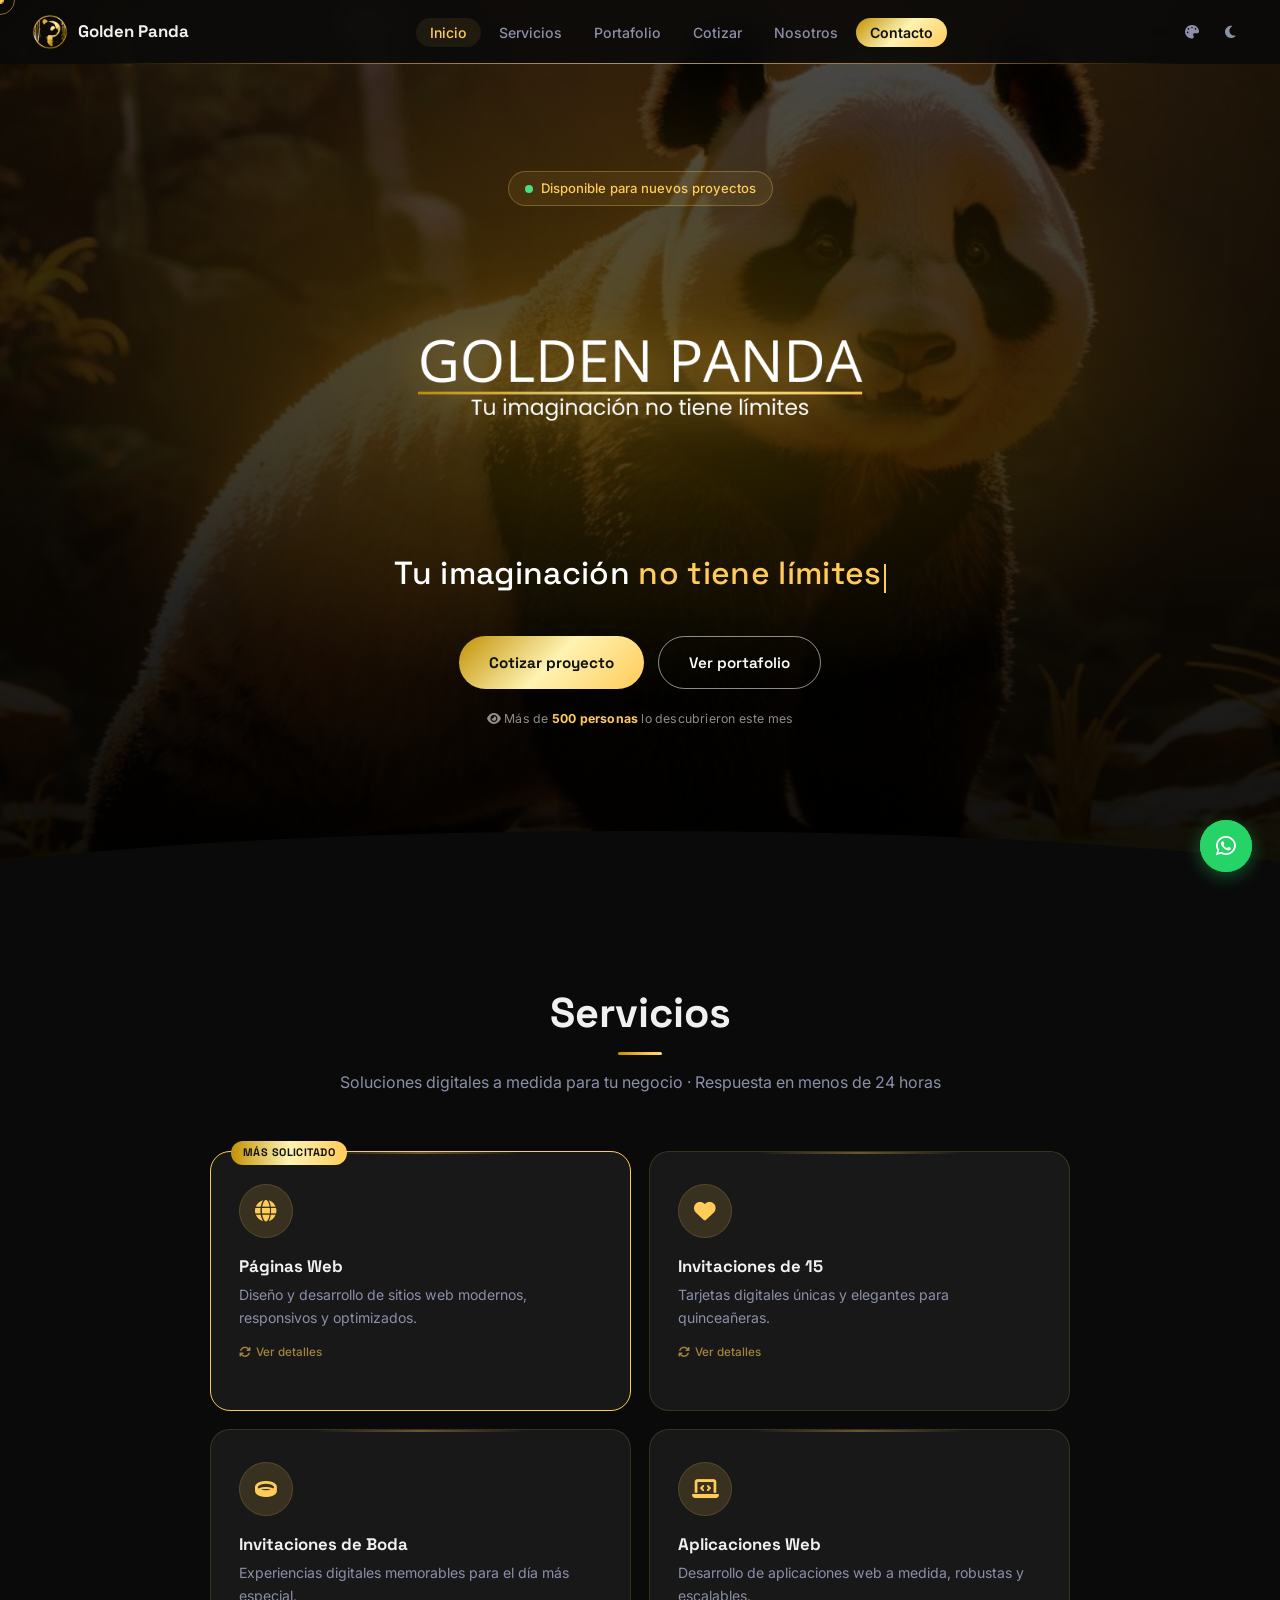
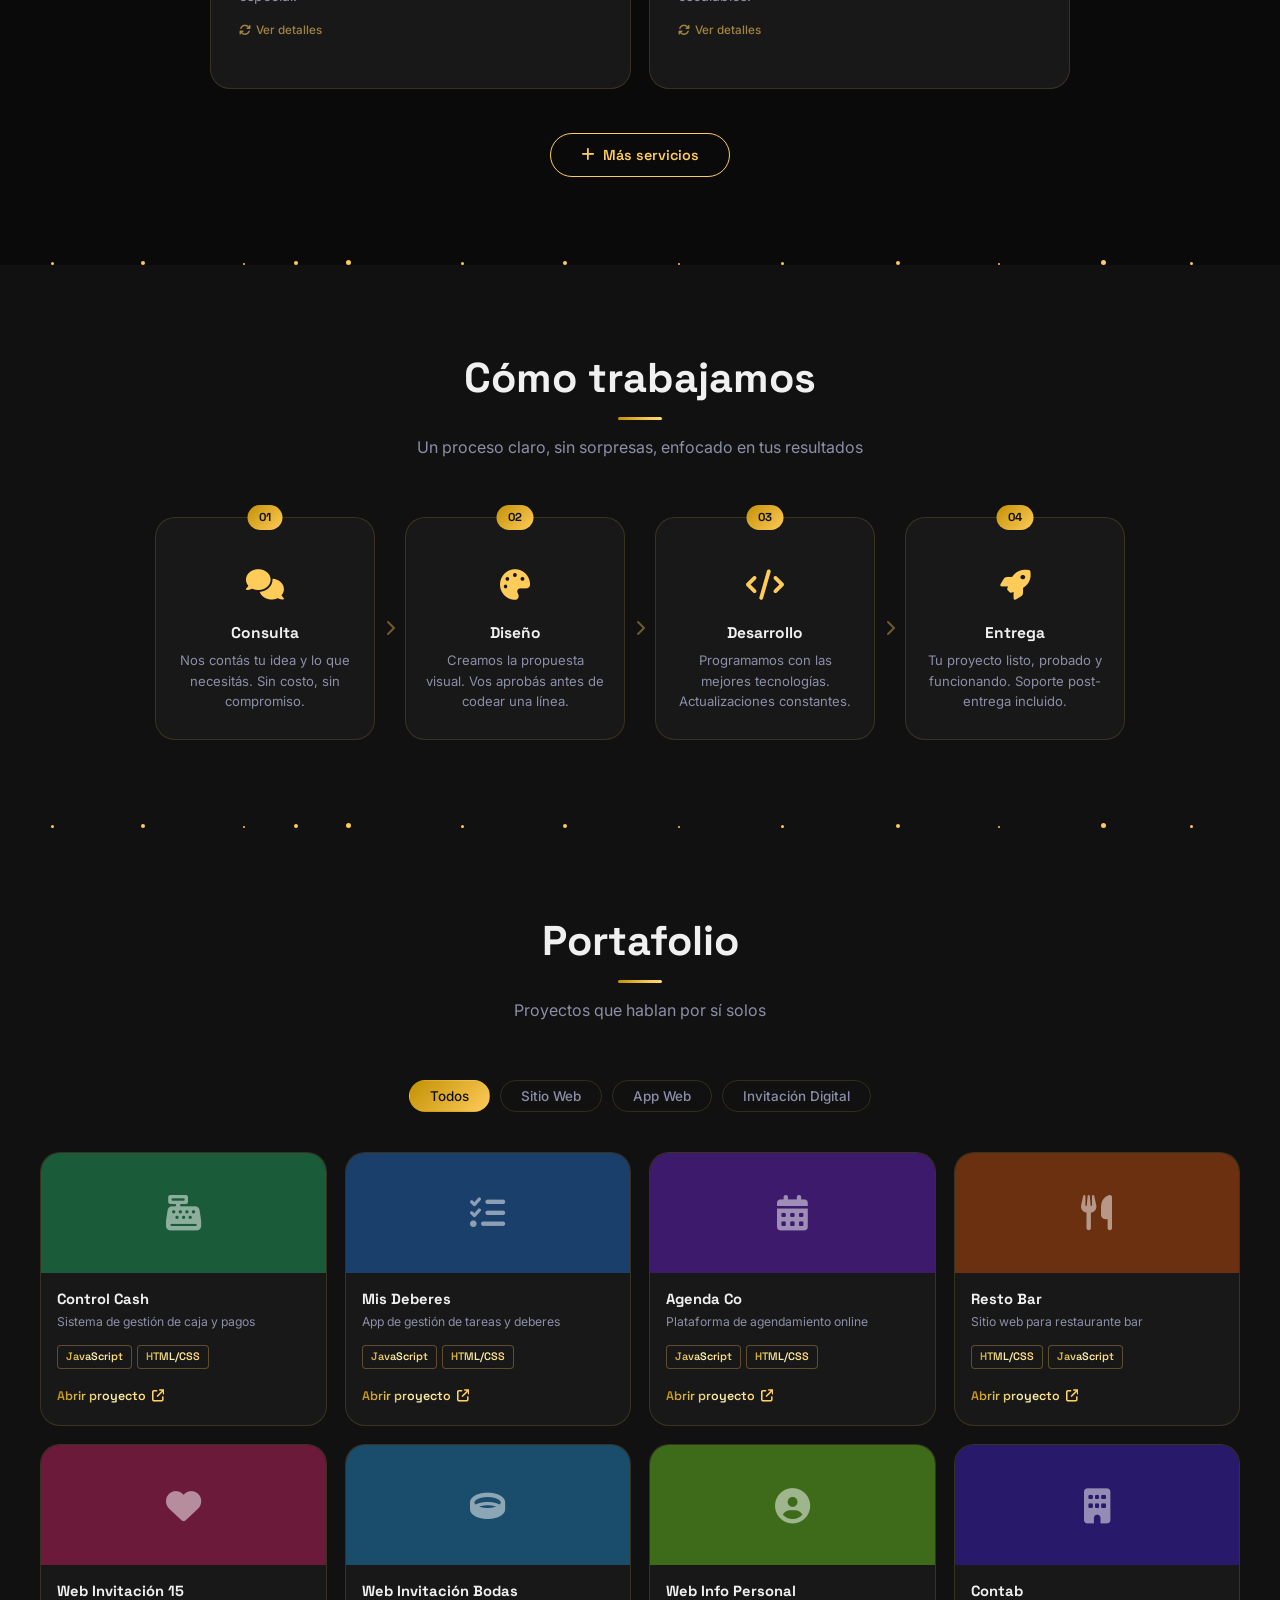
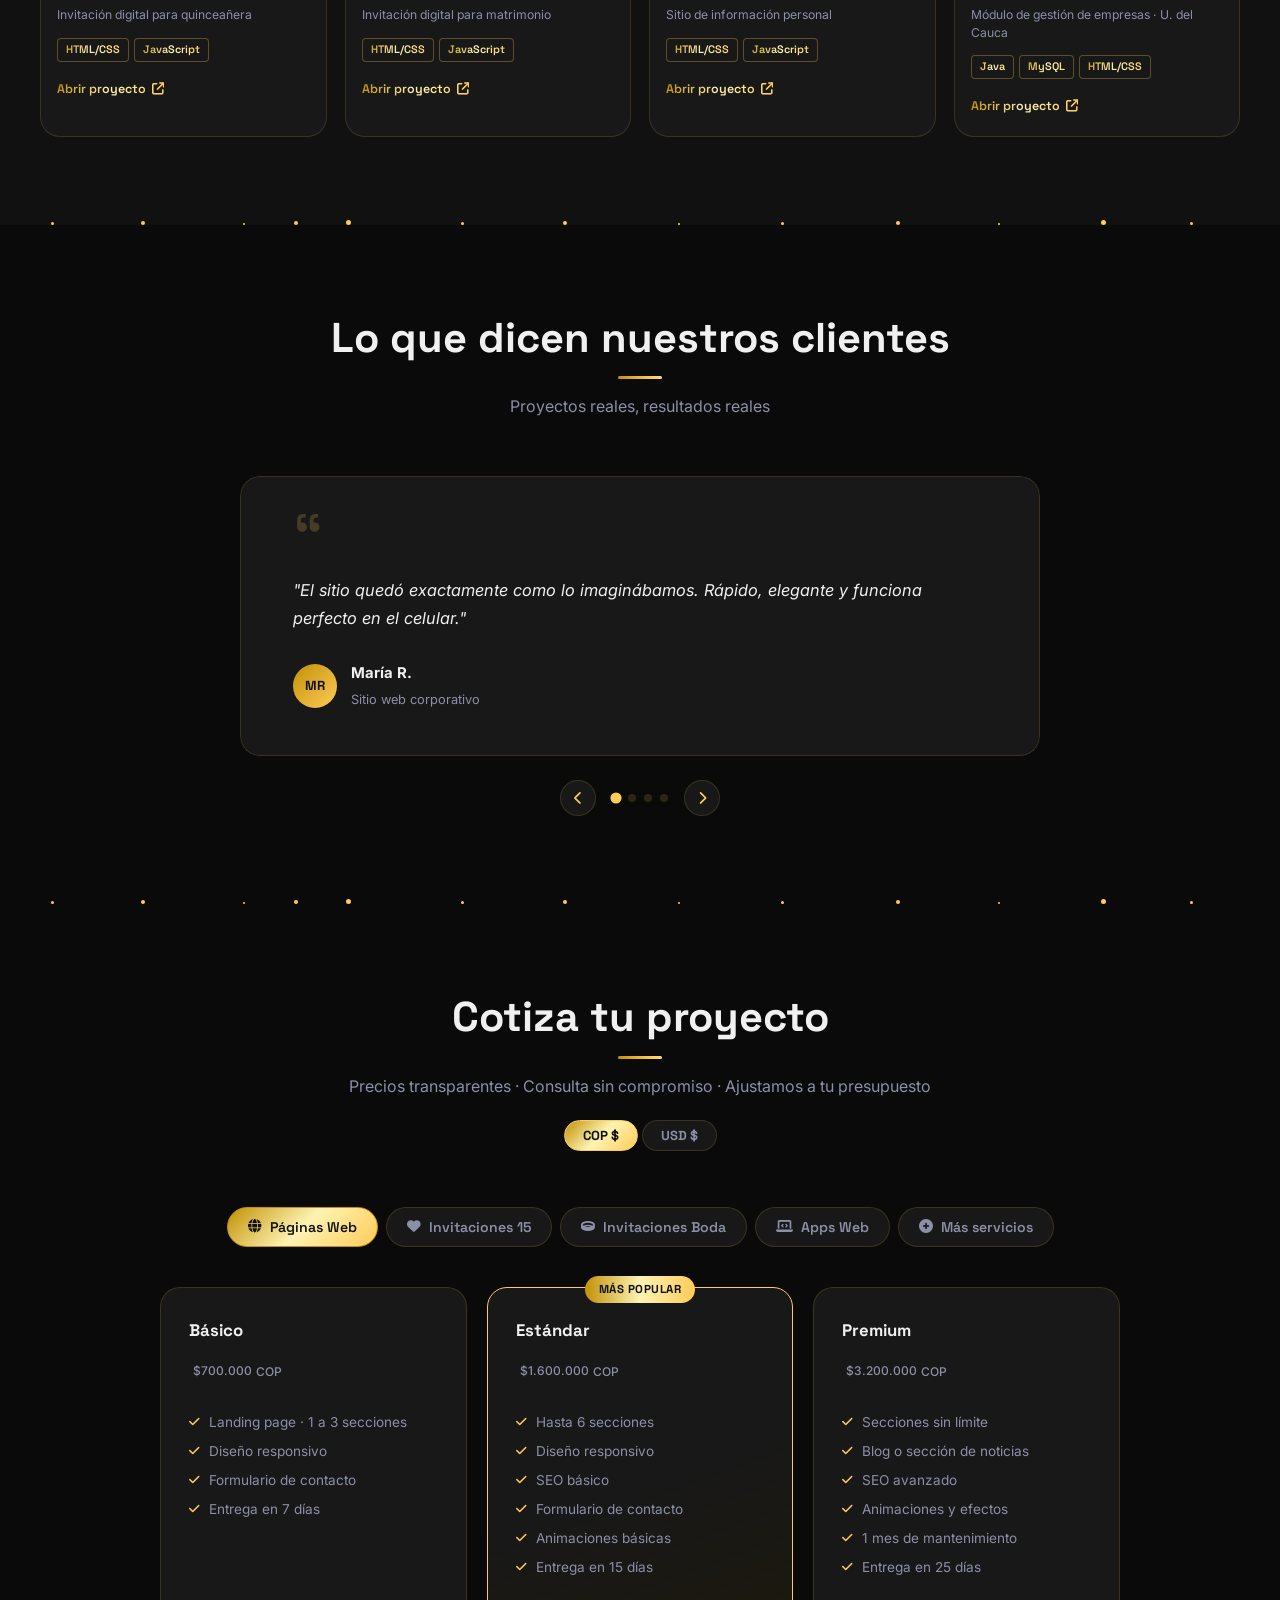
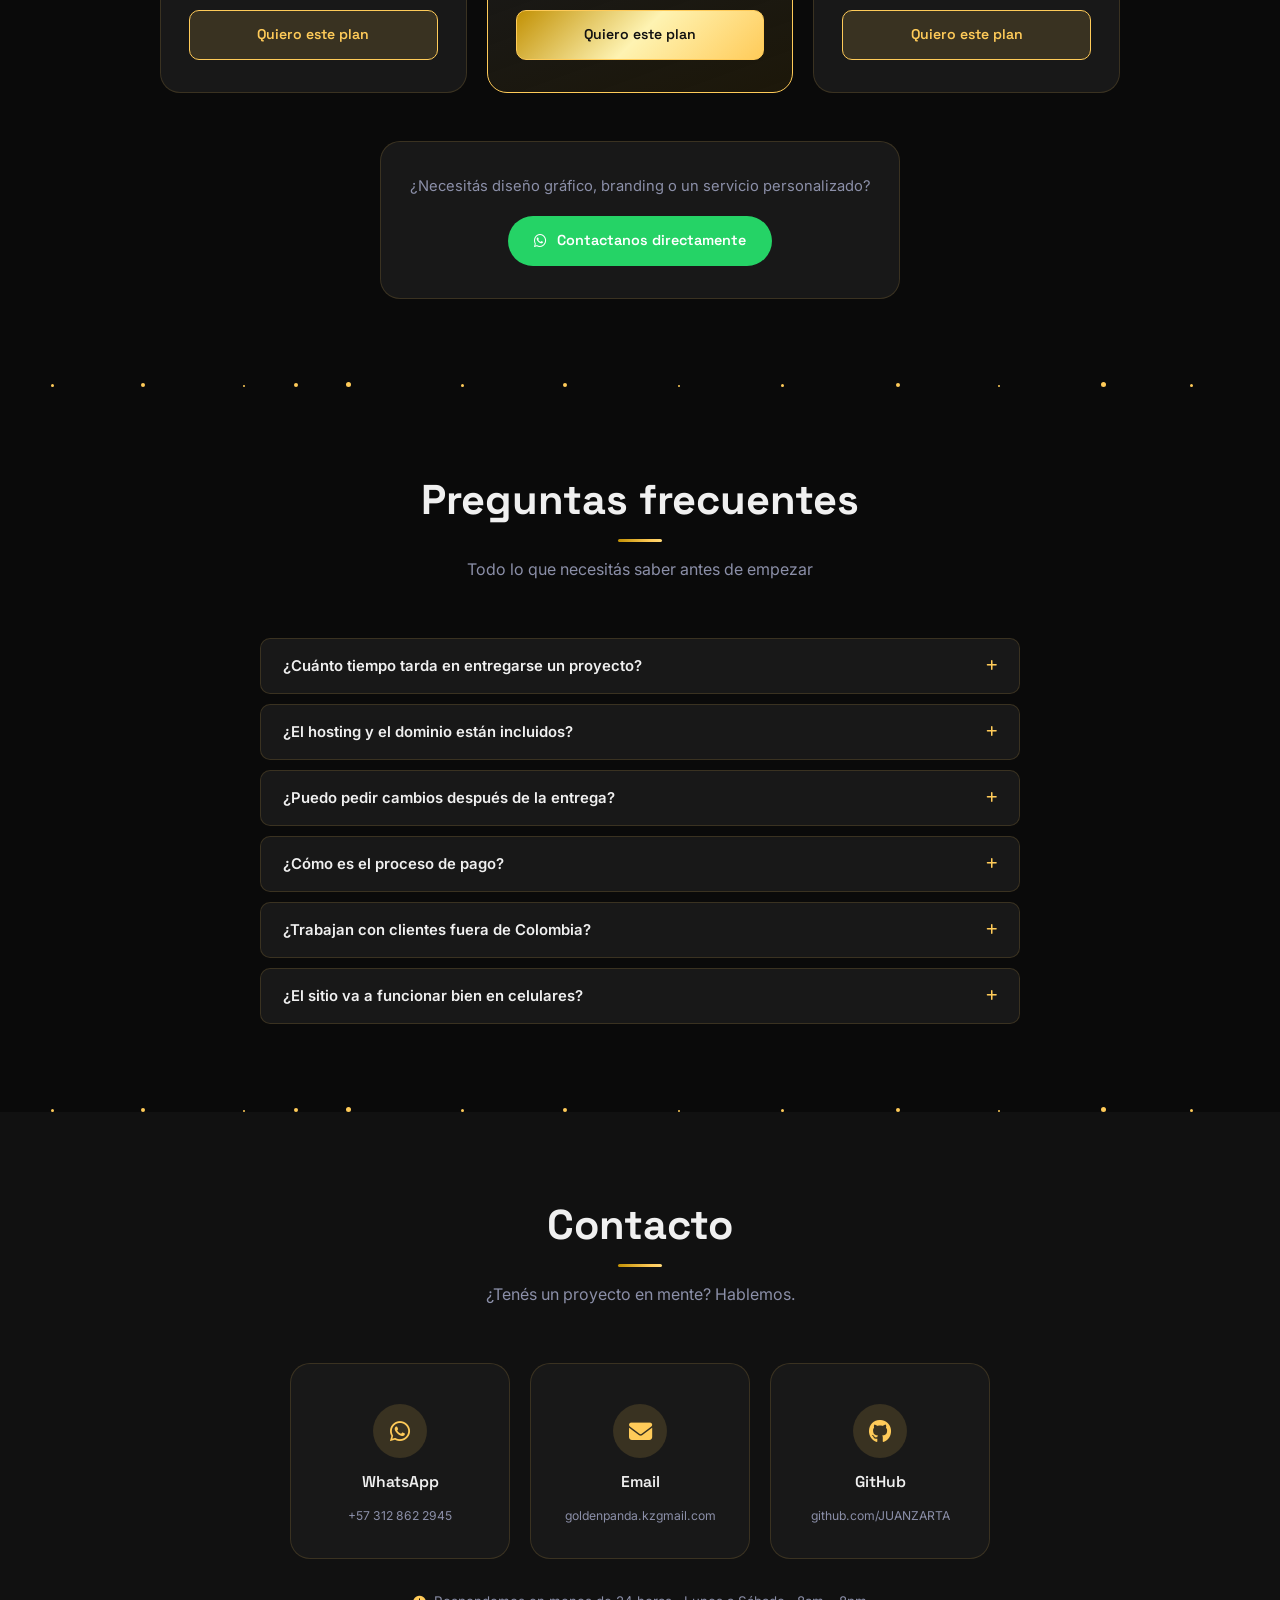
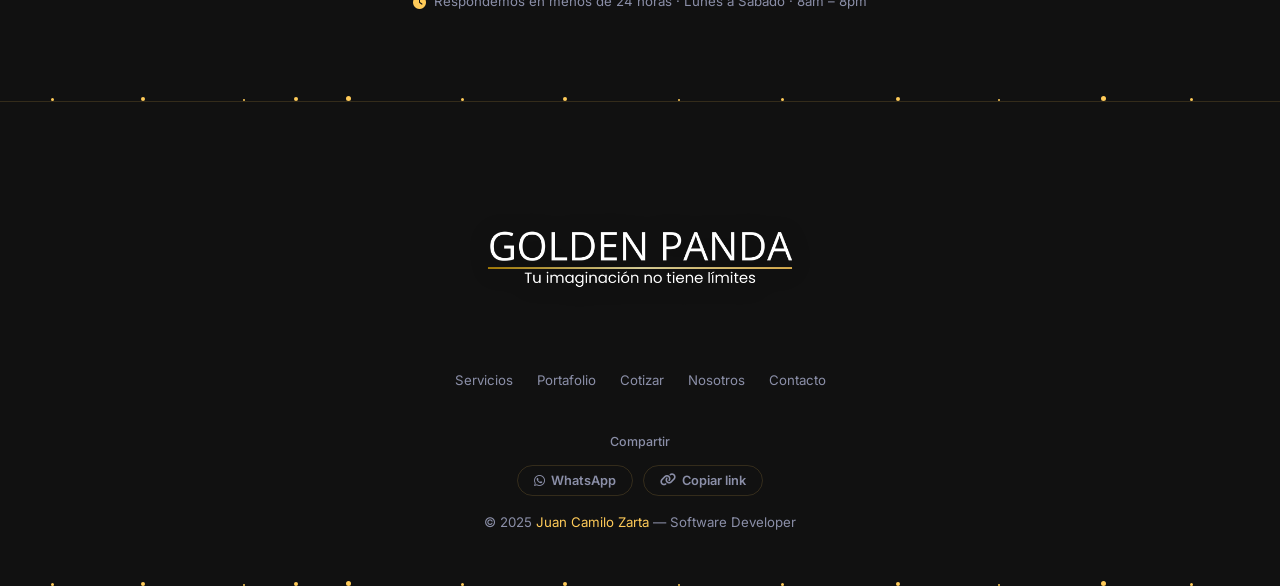
==== index.html @ 9683d985 "despliegue" ====
<!DOCTYPE html>
<html lang="es" data-palette="deep-space">
<head>
  <meta charset="UTF-8">
  <meta name="viewport" content="width=device-width, initial-scale=1.0">
  <title>Golden Panda — Software Developer</title>
  <meta name="description" content="Desarrollo de páginas web, aplicaciones web e invitaciones digitales. Soluciones digitales a medida para tu negocio.">

  <meta name="robots" content="index, follow">
  <link rel="canonical" href="https://goldenpanda.dev/">

  <!-- Open Graph -->
  <meta property="og:title" content="Golden Panda — Software Developer">
  <meta property="og:description" content="Páginas web, apps e invitaciones digitales. Soluciones a medida para tu negocio.">
  <meta property="og:image" content="Image/Logo_Color.png">
  <meta property="og:url" content="https://goldenpanda.dev/">
  <meta property="og:type" content="website">

  <!-- PWA / Theme -->
  <link rel="manifest" href="manifest.json">
  <meta name="theme-color" content="#ffcb59">

  <!-- Schema.org -->
  <script type="application/ld+json">
  {
    "@context": "https://schema.org",
    "@type": "ProfessionalService",
    "name": "Golden Panda",
    "description": "Desarrollo de páginas web, aplicaciones web e invitaciones digitales a medida",
    "telephone": "+573128622945",
    "email": "lordimpi26@gmail.com",
    "address": { "@type": "PostalAddress", "addressCountry": "CO" },
    "priceRange": "$"
  }
  </script>

  <link rel="icon" type="image/png" href="Image/Icono.png">
  <link rel="preload" as="image" href="Image/Logo_Color.png">
  <link rel="dns-prefetch" href="https://fonts.googleapis.com">
  <link rel="dns-prefetch" href="https://cdnjs.cloudflare.com">
  <link rel="preconnect" href="https://fonts.googleapis.com">
  <link rel="preconnect" href="https://fonts.gstatic.com" crossorigin>
  <link href="https://fonts.googleapis.com/css2?family=Space+Grotesk:wght@400;500;600;700;800&family=Inter:wght@400;500;600&display=swap" rel="stylesheet">
  <link rel="stylesheet" href="https://cdnjs.cloudflare.com/ajax/libs/font-awesome/6.5.1/css/all.min.css">
  <link rel="stylesheet" href="css/style.css">
  <link rel="stylesheet" href="css/navbar.css">
  <link rel="stylesheet" href="css/sections.css">
  <link rel="stylesheet" href="css/footer.css">
  <link rel="stylesheet" href="css/extras.css">

  <!-- FAQ Schema -->
  <script type="application/ld+json">
  {
    "@context": "https://schema.org",
    "@type": "FAQPage",
    "mainEntity": [
      {"@type":"Question","name":"¿Cuánto tiempo tarda un proyecto?","acceptedAnswer":{"@type":"Answer","text":"Un landing básico: 7 días. Sitio estándar: 15 días. App web completa: entre 20 y 60 días."}},
      {"@type":"Question","name":"¿El hosting y dominio están incluidos?","acceptedAnswer":{"@type":"Answer","text":"No están incluidos por defecto, pero asesoramos en la contratación. Hay opciones gratuitas como Netlify o Vercel."}},
      {"@type":"Question","name":"¿Puedo pedir cambios después de la entrega?","acceptedAnswer":{"@type":"Answer","text":"Sí. Los planes Premium incluyen 1 mes de mantenimiento. Para los demás, ofrecemos actualizaciones a precios accesibles."}},
      {"@type":"Question","name":"¿Trabajan con clientes fuera de Colombia?","acceptedAnswer":{"@type":"Answer","text":"Sí, trabajamos con clientes de toda Latinoamérica. Los precios en USD aplican para clientes internacionales."}}
    ]
  }
  </script>

  <!-- SW registration -->
  <script>if ('serviceWorker' in navigator) navigator.serviceWorker.register('/sw.js').catch(() => {});</script>

  <script src="js/scripts.js" defer></script>
</head>
<body>

  <!-- SKIP LINK -->
  <a href="#servicios" class="skip-link">Saltar al contenido</a>

  <!-- CUSTOM CURSOR -->
  <div class="cursor-dot"  id="cursor-dot"  aria-hidden="true"></div>
  <div class="cursor-ring" id="cursor-ring" aria-hidden="true"></div>

  <!-- PAGE TRANSITION -->
  <div class="page-transition" id="page-transition" aria-hidden="true"></div>

  <!-- NAVBAR -->
  <nav class="navbar" id="navbar">
    <a href="#inicio" class="navbar-brand">
      <img src="Image/Icono.png" alt="Golden Panda" class="navbar-icon">
      <span class="navbar-name">Golden Panda</span>
    </a>
    <ul class="navbar-links">
      <li><a href="#inicio">Inicio</a></li>
      <li><a href="#servicios">Servicios</a></li>
      <li><a href="#portafolio">Portafolio</a></li>
      <li><a href="#cotizar">Cotizar</a></li>
      <li><a href="html/nosotros.html">Nosotros</a></li>
      <li><a href="#contacto" class="nav-cta">Contacto</a></li>
    </ul>
    <div class="navbar-controls">
      <button class="btn-palette" id="btn-palette" title="Cambiar paleta" aria-label="Cambiar paleta de colores">
        <i class="fas fa-palette"></i>
      </button>
      <button class="btn-theme" id="btn-theme" title="Modo claro/oscuro" aria-label="Cambiar modo">
        <i class="fas fa-moon" id="theme-icon"></i>
      </button>
      <button class="hamburger" id="hamburger" aria-label="Menú">
        <span></span><span></span><span></span>
      </button>
    </div>
  </nav>

  <!-- MOBILE MENU -->
  <div class="mobile-menu" id="mobile-menu">
    <ul>
      <li><a href="#inicio">Inicio</a></li>
      <li><a href="#servicios">Servicios</a></li>
      <li><a href="#portafolio">Portafolio</a></li>
      <li><a href="#cotizar">Cotizar</a></li>
      <li><a href="html/nosotros.html">Nosotros</a></li>
      <li><a href="#contacto">Contacto</a></li>
    </ul>
  </div>
  <div class="mobile-overlay" id="mobile-overlay"></div>

  <!-- HERO -->
  <section id="inicio" class="hero">
    <div class="hero-carousel">
      <img src="Image/inicio/Imagen 1.jpeg" class="hero-img active" alt="" loading="eager">
      <img src="Image/inicio/Imagen 2.jpeg" class="hero-img" alt="" loading="lazy">
      <img src="Image/inicio/Imagen 3.jpeg" class="hero-img" alt="" loading="lazy">
      <img src="Image/inicio/Imagen 4.jpeg" class="hero-img" alt="" loading="lazy">
      <img src="Image/inicio/Imagen 5.jpeg" class="hero-img" alt="" loading="lazy">
      <img src="Image/inicio/Imagen 6.jpeg" class="hero-img" alt="" loading="lazy">
    </div>
    <div class="hero-overlay"></div>
    <div class="hero-content">
      <div class="available-badge">
        <span class="available-dot"></span>
        Disponible para nuevos proyectos
      </div>
      <img src="Image/Logo_Color.png" alt="Golden Panda" class="hero-logo">
      <p class="hero-tagline">Tu imaginación <span class="gold">no tiene límites</span></p>
      <div class="hero-ctas">
        <a href="#cotizar" class="btn-hero-primary">Cotizar proyecto</a>
        <a href="#portafolio" class="btn-hero-secondary">Ver portafolio</a>
      </div>
      <p class="hero-visitors">
        <i class="fas fa-eye"></i> Más de <strong>500 personas</strong> lo descubrieron este mes
      </p>
    </div>
    <div class="hero-scroll">
      <span>Explorar</span>
      <i class="fas fa-chevron-down"></i>
    </div>
  </section>

  <!-- SERVICIOS -->
  <section id="servicios" class="section">
    <div class="deco-particles" aria-hidden="true"><i></i><i></i><i></i><i></i><i></i><i></i><i></i><i></i><i></i><i></i><i></i><i></i><i></i></div>
    <div class="section-header">
      <h2 class="section-title">Servicios</h2>
      <p class="section-sub">Soluciones digitales a medida para tu negocio · Respuesta en menos de 24 horas</p>
    </div>
    <div class="services-grid">

      <div class="service-card featured-service reveal">
        <span class="service-badge">Más solicitado</span>
        <div class="card-inner">
          <div class="card-front">
            <div class="service-icon"><i class="fas fa-globe"></i></div>
            <h3>Páginas Web</h3>
            <p>Diseño y desarrollo de sitios web modernos, responsivos y optimizados.</p>
            <span class="card-flip-hint"><i class="fas fa-arrows-rotate"></i> Ver detalles</span>
          </div>
          <div class="card-back">
            <p class="card-back-title"><i class="fas fa-globe"></i> Páginas Web</p>
            <ul class="card-back-features">
              <li><i class="fas fa-check"></i>Landing pages, corporativos y e-commerce</li>
              <li><i class="fas fa-check"></i>SEO técnico + diseño responsivo</li>
              <li><i class="fas fa-check"></i>Animaciones y efectos a medida</li>
              <li><i class="fas fa-check"></i>Código fuente incluido en la entrega</li>
            </ul>
            <a href="https://wa.me/573128622945?text=Hola%2C%20me%20interesa%20cotizar%20una%20P%C3%A1gina%20Web" target="_blank" class="service-wa"><i class="fab fa-whatsapp"></i> Consultar</a>
          </div>
        </div>
      </div>

      <div class="service-card reveal">
        <div class="card-inner">
          <div class="card-front">
            <div class="service-icon"><i class="fas fa-heart"></i></div>
            <h3>Invitaciones de 15</h3>
            <p>Tarjetas digitales únicas y elegantes para quinceañeras.</p>
            <span class="card-flip-hint"><i class="fas fa-arrows-rotate"></i> Ver detalles</span>
          </div>
          <div class="card-back">
            <p class="card-back-title"><i class="fas fa-heart"></i> Invitaciones de 15</p>
            <ul class="card-back-features">
              <li><i class="fas fa-check"></i>Diseño personalizado con tus colores</li>
              <li><i class="fas fa-check"></i>Cuenta regresiva + galería de fotos</li>
              <li><i class="fas fa-check"></i>Música de fondo a elección</li>
              <li><i class="fas fa-check"></i>RSVP de confirmación incluido</li>
            </ul>
            <a href="https://wa.me/573128622945?text=Hola%2C%20me%20interesa%20cotizar%20una%20Invitaci%C3%B3n%20de%2015" target="_blank" class="service-wa"><i class="fab fa-whatsapp"></i> Consultar</a>
          </div>
        </div>
      </div>

      <div class="service-card reveal">
        <div class="card-inner">
          <div class="card-front">
            <div class="service-icon"><i class="fas fa-ring"></i></div>
            <h3>Invitaciones de Boda</h3>
            <p>Experiencias digitales memorables para el día más especial.</p>
            <span class="card-flip-hint"><i class="fas fa-arrows-rotate"></i> Ver detalles</span>
          </div>
          <div class="card-back">
            <p class="card-back-title"><i class="fas fa-ring"></i> Invitaciones de Boda</p>
            <ul class="card-back-features">
              <li><i class="fas fa-check"></i>Diseño elegante y exclusivo</li>
              <li><i class="fas fa-check"></i>Cuenta regresiva + galería animada</li>
              <li><i class="fas fa-check"></i>Mapa Google Maps integrado</li>
              <li><i class="fas fa-check"></i>RSVP y confirmación de asistencia</li>
            </ul>
            <a href="https://wa.me/573128622945?text=Hola%2C%20me%20interesa%20cotizar%20una%20Invitaci%C3%B3n%20de%20Boda" target="_blank" class="service-wa"><i class="fab fa-whatsapp"></i> Consultar</a>
          </div>
        </div>
      </div>

      <div class="service-card reveal">
        <div class="card-inner">
          <div class="card-front">
            <div class="service-icon"><i class="fas fa-laptop-code"></i></div>
            <h3>Aplicaciones Web</h3>
            <p>Desarrollo de aplicaciones web a medida, robustas y escalables.</p>
            <span class="card-flip-hint"><i class="fas fa-arrows-rotate"></i> Ver detalles</span>
          </div>
          <div class="card-back">
            <p class="card-back-title"><i class="fas fa-laptop-code"></i> Aplicaciones Web</p>
            <ul class="card-back-features">
              <li><i class="fas fa-check"></i>Login, roles y panel de usuario</li>
              <li><i class="fas fa-check"></i>Dashboard + estadísticas en tiempo real</li>
              <li><i class="fas fa-check"></i>Módulos CRUD y reportes</li>
              <li><i class="fas fa-check"></i>Firebase o MySQL según el proyecto</li>
            </ul>
            <a href="https://wa.me/573128622945?text=Hola%2C%20me%20interesa%20cotizar%20una%20Aplicaci%C3%B3n%20Web" target="_blank" class="service-wa"><i class="fab fa-whatsapp"></i> Consultar</a>
          </div>
        </div>
      </div>

    </div>
    <div class="services-more">
      <button class="btn-more" id="btn-more-services">
        <i class="fas fa-plus"></i> Más servicios
      </button>
    </div>
  </section>

  <!-- CÓMO TRABAJAMOS -->
  <section id="proceso" class="section section-alt">
    <div class="deco-particles" aria-hidden="true"><i></i><i></i><i></i><i></i><i></i><i></i><i></i><i></i><i></i><i></i><i></i><i></i><i></i></div>
    <div class="section-header">
      <h2 class="section-title">Cómo trabajamos</h2>
      <p class="section-sub">Un proceso claro, sin sorpresas, enfocado en tus resultados</p>
    </div>
    <div class="process-steps">
      <div class="process-step reveal">
        <span class="step-num">01</span>
        <div class="step-icon"><i class="fas fa-comments"></i></div>
        <h4>Consulta</h4>
        <p>Nos contás tu idea y lo que necesitás. Sin costo, sin compromiso.</p>
      </div>
      <div class="process-arrow"><i class="fas fa-chevron-right"></i></div>
      <div class="process-step reveal">
        <span class="step-num">02</span>
        <div class="step-icon"><i class="fas fa-palette"></i></div>
        <h4>Diseño</h4>
        <p>Creamos la propuesta visual. Vos aprobás antes de codear una línea.</p>
      </div>
      <div class="process-arrow"><i class="fas fa-chevron-right"></i></div>
      <div class="process-step reveal">
        <span class="step-num">03</span>
        <div class="step-icon"><i class="fas fa-code"></i></div>
        <h4>Desarrollo</h4>
        <p>Programamos con las mejores tecnologías. Actualizaciones constantes.</p>
      </div>
      <div class="process-arrow"><i class="fas fa-chevron-right"></i></div>
      <div class="process-step reveal">
        <span class="step-num">04</span>
        <div class="step-icon"><i class="fas fa-rocket"></i></div>
        <h4>Entrega</h4>
        <p>Tu proyecto listo, probado y funcionando. Soporte post-entrega incluido.</p>
      </div>
    </div>
  </section>


  <!-- MODAL -->
  <div class="modal-overlay" id="modal-overlay">
    <div class="modal" role="dialog" aria-modal="true" aria-labelledby="modal-title">
      <button class="modal-close" id="modal-close" aria-label="Cerrar"><i class="fas fa-times"></i></button>
      <h3 id="modal-title">Otros servicios</h3>
      <p class="modal-sub">Además del desarrollo web, también ofrecemos:</p>
      <div class="modal-grid">
        <div class="modal-item"><i class="fas fa-pen-nib"></i><span>Diseño gráfico &amp; publicidad</span></div>
        <div class="modal-item"><i class="fas fa-video"></i><span>Videos publicitarios</span></div>
        <div class="modal-item"><i class="fas fa-trademark"></i><span>Diseños de marca</span></div>
        <div class="modal-item"><i class="fas fa-id-card"></i><span>Tarjetas de presentación</span></div>
      </div>
    </div>
  </div>

  <!-- PORTAFOLIO -->
  <section id="portafolio" class="section section-alt">
    <div class="deco-particles" aria-hidden="true"><i></i><i></i><i></i><i></i><i></i><i></i><i></i><i></i><i></i><i></i><i></i><i></i><i></i></div>
    <div class="section-header">
      <h2 class="section-title">Portafolio</h2>
      <p class="section-sub">Proyectos que hablan por sí solos</p>
    </div>
    <div class="portfolio-filters">
      <button class="pf-btn active" data-filter="all">Todos</button>
      <button class="pf-btn" data-filter="web">Sitio Web</button>
      <button class="pf-btn" data-filter="app">App Web</button>
      <button class="pf-btn" data-filter="invitacion">Invitación Digital</button>
    </div>
    <div class="portfolio-grid">

      <div class="portfolio-card reveal" data-category="app">
        <div class="portfolio-thumb" style="--card-color: #1a5c3a;"><i class="fas fa-cash-register"></i></div>
        <div class="portfolio-info">
          <h4>Control Cash</h4>
          <p>Sistema de gestión de caja y pagos</p>
          <div class="portfolio-tech"><span>JavaScript</span><span>HTML/CSS</span></div>
          <a href="#" class="btn-ver" target="_blank">Abrir proyecto <i class="fas fa-arrow-up-right-from-square"></i></a>
        </div>
      </div>

      <div class="portfolio-card reveal" data-category="app">
        <div class="portfolio-thumb" style="--card-color: #1a3f6b;"><i class="fas fa-tasks"></i></div>
        <div class="portfolio-info">
          <h4>Mis Deberes</h4>
          <p>App de gestión de tareas y deberes</p>
          <div class="portfolio-tech"><span>JavaScript</span><span>HTML/CSS</span></div>
          <a href="#" class="btn-ver" target="_blank">Abrir proyecto <i class="fas fa-arrow-up-right-from-square"></i></a>
        </div>
      </div>

      <div class="portfolio-card reveal" data-category="app">
        <div class="portfolio-thumb" style="--card-color: #3d1a6b;"><i class="fas fa-calendar-alt"></i></div>
        <div class="portfolio-info">
          <h4>Agenda Co</h4>
          <p>Plataforma de agendamiento online</p>
          <div class="portfolio-tech"><span>JavaScript</span><span>HTML/CSS</span></div>
          <a href="#" class="btn-ver" target="_blank">Abrir proyecto <i class="fas fa-arrow-up-right-from-square"></i></a>
        </div>
      </div>

      <div class="portfolio-card reveal" data-category="web">
        <div class="portfolio-thumb" style="--card-color: #6b3010;"><i class="fas fa-utensils"></i></div>
        <div class="portfolio-info">
          <h4>Resto Bar</h4>
          <p>Sitio web para restaurante bar</p>
          <div class="portfolio-tech"><span>HTML/CSS</span><span>JavaScript</span></div>
          <a href="#" class="btn-ver" target="_blank">Abrir proyecto <i class="fas fa-arrow-up-right-from-square"></i></a>
        </div>
      </div>

      <div class="portfolio-card reveal" data-category="invitacion">
        <div class="portfolio-thumb" style="--card-color: #6b1a3a;"><i class="fas fa-heart"></i></div>
        <div class="portfolio-info">
          <h4>Web Invitación 15</h4>
          <p>Invitación digital para quinceañera</p>
          <div class="portfolio-tech"><span>HTML/CSS</span><span>JavaScript</span></div>
          <a href="#" class="btn-ver" target="_blank">Abrir proyecto <i class="fas fa-arrow-up-right-from-square"></i></a>
        </div>
      </div>

      <div class="portfolio-card reveal" data-category="invitacion">
        <div class="portfolio-thumb" style="--card-color: #1a4d6b;"><i class="fas fa-ring"></i></div>
        <div class="portfolio-info">
          <h4>Web Invitación Bodas</h4>
          <p>Invitación digital para matrimonio</p>
          <div class="portfolio-tech"><span>HTML/CSS</span><span>JavaScript</span></div>
          <a href="#" class="btn-ver" target="_blank">Abrir proyecto <i class="fas fa-arrow-up-right-from-square"></i></a>
        </div>
      </div>

      <div class="portfolio-card reveal" data-category="web">
        <div class="portfolio-thumb" style="--card-color: #3d6b1a;"><i class="fas fa-user-circle"></i></div>
        <div class="portfolio-info">
          <h4>Web Info Personal</h4>
          <p>Sitio de información personal</p>
          <div class="portfolio-tech"><span>HTML/CSS</span><span>JavaScript</span></div>
          <a href="#" class="btn-ver" target="_blank">Abrir proyecto <i class="fas fa-arrow-up-right-from-square"></i></a>
        </div>
      </div>

      <div class="portfolio-card reveal" data-category="app">
        <div class="portfolio-thumb" style="--card-color: #28196b;"><i class="fas fa-building"></i></div>
        <div class="portfolio-info">
          <h4>Contab</h4>
          <p>Módulo de gestión de empresas · U. del Cauca</p>
          <div class="portfolio-tech"><span>Java</span><span>MySQL</span><span>HTML/CSS</span></div>
          <a href="#" class="btn-ver" target="_blank">Abrir proyecto <i class="fas fa-arrow-up-right-from-square"></i></a>
        </div>
      </div>

    </div>
  </section>

  <!-- TESTIMONIOS -->
  <section id="testimonios" class="section">
    <div class="deco-particles" aria-hidden="true"><i></i><i></i><i></i><i></i><i></i><i></i><i></i><i></i><i></i><i></i><i></i><i></i><i></i></div>
    <div class="section-header">
      <h2 class="section-title">Lo que dicen nuestros clientes</h2>
      <p class="section-sub">Proyectos reales, resultados reales</p>
    </div>
    <div class="testimonials-wrap">
      <div class="testimonials-track" id="testimonials-track" aria-live="polite" aria-atomic="true">
        <div class="testimonial-card">
          <p class="testimonial-text">"El sitio quedó exactamente como lo imaginábamos. Rápido, elegante y funciona perfecto en el celular."</p>
          <div class="testimonial-author">
            <div class="testimonial-avatar">MR</div>
            <div>
              <strong>María R.</strong>
              <span>Sitio web corporativo</span>
            </div>
          </div>
        </div>
        <div class="testimonial-card">
          <p class="testimonial-text">"La invitación digital de mi quinceañera fue la más original de todas. Mis invitados quedaron fascinados."</p>
          <div class="testimonial-author">
            <div class="testimonial-avatar">VS</div>
            <div>
              <strong>Valentina S.</strong>
              <span>Invitación de 15</span>
            </div>
          </div>
        </div>
        <div class="testimonial-card">
          <p class="testimonial-text">"Excelente trabajo y muy buen trato. El sistema mejoró muchísimo nuestros procesos internos."</p>
          <div class="testimonial-author">
            <div class="testimonial-avatar">AC</div>
            <div>
              <strong>Andrés C.</strong>
              <span>App web empresarial</span>
            </div>
          </div>
        </div>
        <div class="testimonial-card">
          <p class="testimonial-text">"Cumplieron los tiempos, el diseño es increíble y el precio muy justo. Los recomiendo sin dudarlo."</p>
          <div class="testimonial-author">
            <div class="testimonial-avatar">LC</div>
            <div>
              <strong>Laura C.</strong>
              <span>Invitación de boda</span>
            </div>
          </div>
        </div>
      </div>
    </div>
    <div class="testimonials-controls">
      <button class="t-prev" id="t-prev" aria-label="Anterior"><i class="fas fa-chevron-left"></i></button>
      <div class="testimonials-dots" id="testimonials-dots"></div>
      <button class="t-next" id="t-next" aria-label="Siguiente"><i class="fas fa-chevron-right"></i></button>
    </div>
  </section>

  <!-- STACK TECNOLÓGICO -->
  <!--
  <section id="stack" class="section section-alt">
    <div class="deco-particles" aria-hidden="true"><i></i><i></i><i></i><i></i><i></i><i></i><i></i><i></i><i></i><i></i><i></i><i></i><i></i></div>
    <div class="section-header">
      <h2 class="section-title">Tecnologías que usamos</h2>
      <p class="section-sub">Herramientas actuales para soluciones modernas</p>
    </div>
    <div class="stack-grid">
      <div class="stack-item reveal"><i class="fab fa-html5"></i><span>HTML5</span></div>
      <div class="stack-item reveal"><i class="fab fa-css3-alt"></i><span>CSS3</span></div>
      <div class="stack-item reveal"><i class="fab fa-js-square"></i><span>JavaScript</span></div>
      <div class="stack-item reveal"><i class="fab fa-react"></i><span>React</span></div>
      <div class="stack-item reveal"><i class="fab fa-node-js"></i><span>Node.js</span></div>
      <div class="stack-item reveal"><i class="fab fa-git-alt"></i><span>Git</span></div>
      <div class="stack-item reveal"><i class="fas fa-fire"></i><span>Firebase</span></div>
      <div class="stack-item reveal"><i class="fas fa-database"></i><span>MySQL</span></div>
      <div class="stack-item reveal"><i class="fab fa-figma"></i><span>Figma</span></div>
      <div class="stack-item reveal"><i class="fab fa-java"></i><span>Java</span></div>
    </div>
  </section>
  -->

  <!-- COTIZAR -->
  <section id="cotizar" class="section">
    <div class="deco-particles" aria-hidden="true"><i></i><i></i><i></i><i></i><i></i><i></i><i></i><i></i><i></i><i></i><i></i><i></i><i></i></div>
    <div class="section-header">
      <h2 class="section-title">Cotiza tu proyecto</h2>
      <p class="section-sub">Precios transparentes · Consulta sin compromiso · Ajustamos a tu presupuesto</p>
      <div class="currency-toggle">
        <button class="currency-btn active" data-currency="cop">COP $</button>
        <button class="currency-btn" data-currency="usd">USD $</button>
      </div>
    </div>

    <div class="pricing-tabs" id="pricing-tabs">
      <button class="pricing-tab active" data-plans="plans-web">
        <i class="fas fa-globe"></i><span>Páginas Web</span>
      </button>
      <button class="pricing-tab" data-plans="plans-quinces">
        <i class="fas fa-heart"></i><span>Invitaciones 15</span>
      </button>
      <button class="pricing-tab" data-plans="plans-bodas">
        <i class="fas fa-ring"></i><span>Invitaciones Boda</span>
      </button>
      <button class="pricing-tab" data-plans="plans-apps">
        <i class="fas fa-laptop-code"></i><span>Apps Web</span>
      </button>
      <button class="pricing-tab tab-extras" data-opens-modal="modal-extras-overlay">
        <i class="fas fa-plus-circle"></i><span>Más servicios</span>
      </button>
    </div>

    <!-- Páginas Web -->
    <div class="pricing-plans active" id="plans-web">
      <div class="plan-card reveal">
        <h4 class="plan-name">Básico</h4>
        <div class="plan-price">
          <span class="p-cop">$700.000<small>COP</small></span>
          <span class="p-usd">$200<small>USD</small></span>
        </div>
        <ul class="plan-features">
          <li><i class="fas fa-check"></i>Landing page · 1 a 3 secciones</li>
          <li><i class="fas fa-check"></i>Diseño responsivo</li>
          <li><i class="fas fa-check"></i>Formulario de contacto</li>
          <li><i class="fas fa-check"></i>Entrega en 7 días</li>
        </ul>
        <a href="https://wa.me/573128622945?text=Hola%2C%20me%20interesa%20el%20plan%20B%C3%A1sico%20de%20P%C3%A1ginas%20Web" target="_blank" class="btn-plan">Quiero este plan</a>
      </div>
      <div class="plan-card featured reveal">
        <span class="plan-badge">Más popular</span>
        <h4 class="plan-name">Estándar</h4>
        <div class="plan-price">
          <span class="p-cop">$1.600.000<small>COP</small></span>
          <span class="p-usd">$460<small>USD</small></span>
        </div>
        <ul class="plan-features">
          <li><i class="fas fa-check"></i>Hasta 6 secciones</li>
          <li><i class="fas fa-check"></i>Diseño responsivo</li>
          <li><i class="fas fa-check"></i>SEO básico</li>
          <li><i class="fas fa-check"></i>Formulario de contacto</li>
          <li><i class="fas fa-check"></i>Animaciones básicas</li>
          <li><i class="fas fa-check"></i>Entrega en 15 días</li>
        </ul>
        <a href="https://wa.me/573128622945?text=Hola%2C%20me%20interesa%20el%20plan%20Est%C3%A1ndar%20de%20P%C3%A1ginas%20Web" target="_blank" class="btn-plan">Quiero este plan</a>
      </div>
      <div class="plan-card reveal">
        <h4 class="plan-name">Premium</h4>
        <div class="plan-price">
          <span class="p-cop">$3.200.000<small>COP</small></span>
          <span class="p-usd">$915<small>USD</small></span>
        </div>
        <ul class="plan-features">
          <li><i class="fas fa-check"></i>Secciones sin límite</li>
          <li><i class="fas fa-check"></i>Blog o sección de noticias</li>
          <li><i class="fas fa-check"></i>SEO avanzado</li>
          <li><i class="fas fa-check"></i>Animaciones y efectos</li>
          <li><i class="fas fa-check"></i>1 mes de mantenimiento</li>
          <li><i class="fas fa-check"></i>Entrega en 25 días</li>
        </ul>
        <a href="https://wa.me/573128622945?text=Hola%2C%20me%20interesa%20el%20plan%20Premium%20de%20P%C3%A1ginas%20Web" target="_blank" class="btn-plan">Quiero este plan</a>
      </div>
    </div>

    <!-- Invitaciones 15 -->
    <div class="pricing-plans" id="plans-quinces">
      <div class="plan-card reveal">
        <h4 class="plan-name">Básico</h4>
        <div class="plan-price">
          <span class="p-cop">$100.000<small>COP</small></span>
          <span class="p-usd">$29<small>USD</small></span>
        </div>
        <ul class="plan-features">
          <li><i class="fas fa-check"></i>Diseño estándar</li>
          <li><i class="fas fa-check"></i>Cuenta regresiva</li>
          <li><i class="fas fa-check"></i>Galería de fotos básica</li>
          <li><i class="fas fa-check"></i>Entrega en 3 días</li>
        </ul>
        <a href="https://wa.me/573128622945?text=Hola%2C%20me%20interesa%20el%20plan%20B%C3%A1sico%20de%20Invitaci%C3%B3n%20de%2015" target="_blank" class="btn-plan">Quiero este plan</a>
      </div>
      <div class="plan-card featured reveal">
        <span class="plan-badge">Más popular</span>
        <h4 class="plan-name">Estándar</h4>
        <div class="plan-price">
          <span class="p-cop">$180.000<small>COP</small></span>
          <span class="p-usd">$52<small>USD</small></span>
        </div>
        <ul class="plan-features">
          <li><i class="fas fa-check"></i>Diseño personalizado</li>
          <li><i class="fas fa-check"></i>Cuenta regresiva</li>
          <li><i class="fas fa-check"></i>Galería de fotos</li>
          <li><i class="fas fa-check"></i>Música de fondo</li>
          <li><i class="fas fa-check"></i>Entrega en 5 días</li>
        </ul>
        <a href="https://wa.me/573128622945?text=Hola%2C%20me%20interesa%20el%20plan%20Est%C3%A1ndar%20de%20Invitaci%C3%B3n%20de%2015" target="_blank" class="btn-plan">Quiero este plan</a>
      </div>
      <div class="plan-card reveal">
        <h4 class="plan-name">Premium</h4>
        <div class="plan-price">
          <span class="p-cop">$280.000<small>COP</small></span>
          <span class="p-usd">$80<small>USD</small></span>
        </div>
        <ul class="plan-features">
          <li><i class="fas fa-check"></i>Diseño premium exclusivo</li>
          <li><i class="fas fa-check"></i>Cuenta regresiva</li>
          <li><i class="fas fa-check"></i>Galería con animaciones</li>
          <li><i class="fas fa-check"></i>Música de fondo</li>
          <li><i class="fas fa-check"></i>Mapa de ubicación</li>
          <li><i class="fas fa-check"></i>Confirmación de asistencia (RSVP)</li>
          <li><i class="fas fa-check"></i>Entrega en 7 días</li>
        </ul>
        <a href="https://wa.me/573128622945?text=Hola%2C%20me%20interesa%20el%20plan%20Premium%20de%20Invitaci%C3%B3n%20de%2015" target="_blank" class="btn-plan">Quiero este plan</a>
      </div>
    </div>

    <!-- Invitaciones Boda -->
    <div class="pricing-plans" id="plans-bodas">
      <div class="plan-card reveal">
        <h4 class="plan-name">Básico</h4>
        <div class="plan-price">
          <span class="p-cop">$130.000<small>COP</small></span>
          <span class="p-usd">$37<small>USD</small></span>
        </div>
        <ul class="plan-features">
          <li><i class="fas fa-check"></i>Diseño elegante</li>
          <li><i class="fas fa-check"></i>Cuenta regresiva</li>
          <li><i class="fas fa-check"></i>Información del evento</li>
          <li><i class="fas fa-check"></i>Entrega en 3 días</li>
        </ul>
        <a href="https://wa.me/573128622945?text=Hola%2C%20me%20interesa%20el%20plan%20B%C3%A1sico%20de%20Invitaci%C3%B3n%20de%20Boda" target="_blank" class="btn-plan">Quiero este plan</a>
      </div>
      <div class="plan-card featured reveal">
        <span class="plan-badge">Más popular</span>
        <h4 class="plan-name">Estándar</h4>
        <div class="plan-price">
          <span class="p-cop">$220.000<small>COP</small></span>
          <span class="p-usd">$63<small>USD</small></span>
        </div>
        <ul class="plan-features">
          <li><i class="fas fa-check"></i>Diseño personalizado</li>
          <li><i class="fas fa-check"></i>Cuenta regresiva</li>
          <li><i class="fas fa-check"></i>Galería de fotos</li>
          <li><i class="fas fa-check"></i>Mapa de ubicación</li>
          <li><i class="fas fa-check"></i>Entrega en 5 días</li>
        </ul>
        <a href="https://wa.me/573128622945?text=Hola%2C%20me%20interesa%20el%20plan%20Est%C3%A1ndar%20de%20Invitaci%C3%B3n%20de%20Boda" target="_blank" class="btn-plan">Quiero este plan</a>
      </div>
      <div class="plan-card reveal">
        <h4 class="plan-name">Premium</h4>
        <div class="plan-price">
          <span class="p-cop">$350.000<small>COP</small></span>
          <span class="p-usd">$100<small>USD</small></span>
        </div>
        <ul class="plan-features">
          <li><i class="fas fa-check"></i>Diseño premium exclusivo</li>
          <li><i class="fas fa-check"></i>Cuenta regresiva</li>
          <li><i class="fas fa-check"></i>Galería con animaciones</li>
          <li><i class="fas fa-check"></i>Música de fondo</li>
          <li><i class="fas fa-check"></i>Mapa de ubicación</li>
          <li><i class="fas fa-check"></i>Confirmación de asistencia (RSVP)</li>
          <li><i class="fas fa-check"></i>Entrega en 7 días</li>
        </ul>
        <a href="https://wa.me/573128622945?text=Hola%2C%20me%20interesa%20el%20plan%20Premium%20de%20Invitaci%C3%B3n%20de%20Boda" target="_blank" class="btn-plan">Quiero este plan</a>
      </div>
    </div>

    <!-- Apps Web -->
    <div class="pricing-plans" id="plans-apps">
      <div class="plan-card reveal">
        <h4 class="plan-name">Básico</h4>
        <div class="plan-price">
          <span class="p-cop">$2.200.000<small>COP</small></span>
          <span class="p-usd">$630<small>USD</small></span>
        </div>
        <ul class="plan-features">
          <li><i class="fas fa-check"></i>1 a 2 módulos</li>
          <li><i class="fas fa-check"></i>CRUD básico</li>
          <li><i class="fas fa-check"></i>Autenticación simple</li>
          <li><i class="fas fa-check"></i>Entrega en 20 días</li>
        </ul>
        <a href="https://wa.me/573128622945?text=Hola%2C%20me%20interesa%20el%20plan%20B%C3%A1sico%20de%20Aplicaci%C3%B3n%20Web" target="_blank" class="btn-plan">Quiero este plan</a>
      </div>
      <div class="plan-card featured reveal">
        <span class="plan-badge">Más popular</span>
        <h4 class="plan-name">Estándar</h4>
        <div class="plan-price">
          <span class="p-cop">$4.800.000<small>COP</small></span>
          <span class="p-usd">$1.375<small>USD</small></span>
        </div>
        <ul class="plan-features">
          <li><i class="fas fa-check"></i>Múltiples módulos</li>
          <li><i class="fas fa-check"></i>Autenticación de usuarios</li>
          <li><i class="fas fa-check"></i>Dashboard básico</li>
          <li><i class="fas fa-check"></i>Reportes simples</li>
          <li><i class="fas fa-check"></i>Entrega en 40 días</li>
        </ul>
        <a href="https://wa.me/573128622945?text=Hola%2C%20me%20interesa%20el%20plan%20Est%C3%A1ndar%20de%20Aplicaci%C3%B3n%20Web" target="_blank" class="btn-plan">Quiero este plan</a>
      </div>
      <div class="plan-card reveal">
        <h4 class="plan-name">Premium</h4>
        <div class="plan-price">
          <span class="p-cop">$9.000.000<small>COP</small></span>
          <span class="p-usd">$2.575<small>USD</small></span>
        </div>
        <ul class="plan-features">
          <li><i class="fas fa-check"></i>App empresarial completa</li>
          <li><i class="fas fa-check"></i>Roles y permisos</li>
          <li><i class="fas fa-check"></i>Dashboard avanzado</li>
          <li><i class="fas fa-check"></i>Reportes y exportación</li>
          <li><i class="fas fa-check"></i>Integración con APIs</li>
          <li><i class="fas fa-check"></i>1 mes de mantenimiento</li>
          <li><i class="fas fa-check"></i>Entrega en 60 días</li>
        </ul>
        <a href="https://wa.me/573128622945?text=Hola%2C%20me%20interesa%20el%20plan%20Premium%20de%20Aplicaci%C3%B3n%20Web" target="_blank" class="btn-plan">Quiero este plan</a>
      </div>
    </div>

    <!-- Otros servicios -->
    <div class="pricing-other">
      <div class="pricing-other-inner">
        <p>¿Necesitás diseño gráfico, branding o un servicio personalizado?</p>
        <a href="https://wa.me/573128622945?text=Hola%2C%20me%20interesa%20cotizar%20un%20servicio" target="_blank" class="btn-other">
          <i class="fab fa-whatsapp"></i> Contactanos directamente
        </a>
      </div>
    </div>
  </section>

  <!-- FAQ -->
  <section id="faq" class="section">
    <div class="deco-particles" aria-hidden="true"><i></i><i></i><i></i><i></i><i></i><i></i><i></i><i></i><i></i><i></i><i></i><i></i><i></i></div>
    <div class="section-header">
      <h2 class="section-title">Preguntas frecuentes</h2>
      <p class="section-sub">Todo lo que necesitás saber antes de empezar</p>
    </div>
    <div class="faq-list">
      <div class="faq-item">
        <button class="faq-question">
          <span>¿Cuánto tiempo tarda en entregarse un proyecto?</span>
          <i class="fas fa-plus faq-icon"></i>
        </button>
        <div class="faq-answer">
          <p>Depende del tipo. Un landing básico: 7 días. Un sitio estándar: 15 días. Una app web completa: entre 20 y 60 días. Los tiempos exactos están detallados en cada plan de cotización.</p>
        </div>
      </div>
      <div class="faq-item">
        <button class="faq-question">
          <span>¿El hosting y el dominio están incluidos?</span>
          <i class="fas fa-plus faq-icon"></i>
        </button>
        <div class="faq-answer">
          <p>No están incluidos por defecto, pero te asesoramos para contratarlos. Hay opciones gratuitas (Netlify, Vercel) y de pago según tu necesidad. También podemos gestionarlo por vos si querés.</p>
        </div>
      </div>
      <div class="faq-item">
        <button class="faq-question">
          <span>¿Puedo pedir cambios después de la entrega?</span>
          <i class="fas fa-plus faq-icon"></i>
        </button>
        <div class="faq-answer">
          <p>Sí. Los planes Premium incluyen 1 mes de mantenimiento. Para los demás, ofrecemos actualizaciones y mejoras a precios muy accesibles. Nunca te dejamos sin soporte.</p>
        </div>
      </div>
      <div class="faq-item">
        <button class="faq-question">
          <span>¿Cómo es el proceso de pago?</span>
          <i class="fas fa-plus faq-icon"></i>
        </button>
        <div class="faq-answer">
          <p>Trabajamos con 50% al inicio del proyecto y 50% al finalizar. Aceptamos transferencia bancaria, Nequi y otros medios de pago digitales.</p>
        </div>
      </div>
      <div class="faq-item">
        <button class="faq-question">
          <span>¿Trabajan con clientes fuera de Colombia?</span>
          <i class="fas fa-plus faq-icon"></i>
        </button>
        <div class="faq-answer">
          <p>Sí, trabajamos con clientes de toda Latinoamérica. Los precios en USD aplican para clientes internacionales y el pago se coordina por plataformas digitales internacionales.</p>
        </div>
      </div>
      <div class="faq-item">
        <button class="faq-question">
          <span>¿El sitio va a funcionar bien en celulares?</span>
          <i class="fas fa-plus faq-icon"></i>
        </button>
        <div class="faq-answer">
          <p>Siempre. Todos nuestros proyectos son completamente responsivos y se prueban en celular, tablet y computadora antes de la entrega.</p>
        </div>
      </div>
    </div>
  </section>

  <!-- CONTACTO -->
  <section id="contacto" class="section section-alt">
    <div class="deco-particles" aria-hidden="true"><i></i><i></i><i></i><i></i><i></i><i></i><i></i><i></i><i></i><i></i><i></i><i></i><i></i></div>
    <div class="section-header">
      <h2 class="section-title">Contacto</h2>
      <p class="section-sub">¿Tenés un proyecto en mente? Hablemos.</p>
    </div>
    <div class="contact-grid">
      <a href="https://wa.me/573128622945" target="_blank" class="contact-card reveal">
        <div class="contact-icon"><i class="fab fa-whatsapp"></i></div>
        <span class="contact-label">WhatsApp</span>
        <span class="contact-hint">+57 312 862 2945</span>
      </a>
      <a href="mailto:lordimpi26@gmail.com" class="contact-card reveal">
        <div class="contact-icon"><i class="fas fa-envelope"></i></div>
        <span class="contact-label">Email</span>
        <span class="contact-hint">goldenpanda.kzgmail.com</span>
      </a>
      <a href="https://github.com/JUANZARTA" target="_blank" class="contact-card reveal">
        <div class="contact-icon"><i class="fab fa-github"></i></div>
        <span class="contact-label">GitHub</span>
        <span class="contact-hint">github.com/JUANZARTA</span>
      </a>
    </div>
    <p class="contact-note">
      <i class="fas fa-clock"></i> Respondemos en menos de 24 horas · Lunes a Sábado · 8am – 8pm
    </p>
  </section>

  <!-- FOOTER -->
  <footer class="footer">
    <div class="deco-particles" aria-hidden="true"><i></i><i></i><i></i><i></i><i></i><i></i><i></i><i></i><i></i><i></i><i></i><i></i><i></i></div>
    <img src="Image/Logo_Color.png" alt="Golden Panda" class="footer-logo footer-logo-dark" loading="lazy">
    <img src="Image/LOGO (1).png"   alt="Golden Panda" class="footer-logo footer-logo-light" loading="lazy">
    <nav class="footer-links">
      <a href="#servicios">Servicios</a>
      <a href="#portafolio">Portafolio</a>
      <a href="#cotizar">Cotizar</a>
      <a href="html/nosotros.html">Nosotros</a>
      <a href="#contacto">Contacto</a>
    </nav>
    <div class="share-section">
      <span class="share-label">Compartir</span>
      <div class="share-btns">
        <button class="share-btn" id="share-wa" aria-label="Compartir por WhatsApp">
          <i class="fab fa-whatsapp"></i> <span>WhatsApp</span>
        </button>
        <button class="share-btn" id="share-copy" aria-label="Copiar enlace">
          <i class="fas fa-link"></i> <span>Copiar link</span>
        </button>
      </div>
    </div>
    <p class="footer-credits">© 2025 <span class="gold">Juan Camilo Zarta</span> — Software Developer</p>
  </footer>

  <!-- MODAL EXTRAS — MÁS SERVICIOS PRICING -->
  <div class="modal-overlay" id="modal-extras-overlay">
    <div class="modal modal-extras" role="dialog" aria-modal="true" aria-labelledby="modal-extras-title">
      <button class="modal-close" id="modal-extras-close" aria-label="Cerrar"><i class="fas fa-times"></i></button>
      <div class="modal-extras-header">
        <h3 id="modal-extras-title">Más servicios</h3>
        <p class="modal-sub">Diseño, publicidad e identidad visual</p>
      </div>

      <div class="extras-tabs">
        <button class="extras-tab active" data-eplans="ep-diseno">
          <i class="fas fa-pen-nib"></i><span>Diseño Gráfico</span>
        </button>
        <button class="extras-tab" data-eplans="ep-videos">
          <i class="fas fa-video"></i><span>Videos Publicitarios</span>
        </button>
        <button class="extras-tab" data-eplans="ep-marca">
          <i class="fas fa-trademark"></i><span>Diseño de Marca</span>
        </button>
        <button class="extras-tab" data-eplans="ep-tarjetas">
          <i class="fas fa-id-card"></i><span>Tarjetas</span>
        </button>
      </div>

      <!-- Diseño Gráfico & Publicidad -->
      <div class="extras-plans active" id="ep-diseno">
        <div class="plan-card">
          <h4 class="plan-name">Pack Básico</h4>
          <div class="plan-price">
            <span class="p-cop">$150.000<small>COP</small></span>
            <span class="p-usd">$43<small>USD</small></span>
          </div>
          <ul class="plan-features">
            <li><i class="fas fa-check"></i>5 piezas: posts, stories y banners</li>
            <li><i class="fas fa-check"></i>Formato digital listo para publicar</li>
            <li><i class="fas fa-check"></i>1 ronda de revisión</li>
            <li><i class="fas fa-check"></i>Archivos PNG y JPG</li>
            <li><i class="fas fa-check"></i>Entrega en 4 días</li>
          </ul>
          <a href="https://wa.me/573128622945?text=Hola%2C%20me%20interesa%20el%20Pack%20B%C3%A1sico%20de%20Dise%C3%B1o%20Gr%C3%A1fico" target="_blank" class="btn-plan">Quiero este plan</a>
        </div>
        <div class="plan-card featured">
          <span class="plan-badge">Más popular</span>
          <h4 class="plan-name">Pack Estándar</h4>
          <div class="plan-price">
            <span class="p-cop">$280.000<small>COP</small></span>
            <span class="p-usd">$80<small>USD</small></span>
          </div>
          <ul class="plan-features">
            <li><i class="fas fa-check"></i>10 piezas variadas por plataforma</li>
            <li><i class="fas fa-check"></i>Instagram, Facebook, TikTok</li>
            <li><i class="fas fa-check"></i>2 rondas de revisión</li>
            <li><i class="fas fa-check"></i>Archivos PNG, JPG y PDF</li>
            <li><i class="fas fa-check"></i>Entrega en 6 días</li>
          </ul>
          <a href="https://wa.me/573128622945?text=Hola%2C%20me%20interesa%20el%20Pack%20Est%C3%A1ndar%20de%20Dise%C3%B1o%20Gr%C3%A1fico" target="_blank" class="btn-plan">Quiero este plan</a>
        </div>
        <div class="plan-card">
          <h4 class="plan-name">Pack Pro</h4>
          <div class="plan-price">
            <span class="p-cop">$480.000<small>COP</small></span>
            <span class="p-usd">$137<small>USD</small></span>
          </div>
          <ul class="plan-features">
            <li><i class="fas fa-check"></i>18 piezas variadas</li>
            <li><i class="fas fa-check"></i>Todos los formatos de red social</li>
            <li><i class="fas fa-check"></i>Revisiones ilimitadas</li>
            <li><i class="fas fa-check"></i>PNG, JPG, PDF y archivos editables</li>
            <li><i class="fas fa-check"></i>Entrega en 10 días</li>
          </ul>
          <a href="https://wa.me/573128622945?text=Hola%2C%20me%20interesa%20el%20Pack%20Pro%20de%20Dise%C3%B1o%20Gr%C3%A1fico" target="_blank" class="btn-plan">Quiero este plan</a>
        </div>
      </div>

      <!-- Videos Publicitarios -->
      <div class="extras-plans" id="ep-videos">
        <div class="plan-card">
          <h4 class="plan-name">Pack Básico</h4>
          <div class="plan-price">
            <span class="p-cop">$170.000<small>COP</small></span>
            <span class="p-usd">$49<small>USD</small></span>
          </div>
          <ul class="plan-features">
            <li><i class="fas fa-check"></i>1 video corto (15–30 seg)</li>
            <li><i class="fas fa-check"></i>Edición con texto y música</li>
            <li><i class="fas fa-check"></i>Formato vertical (Reels / TikTok)</li>
            <li><i class="fas fa-check"></i>1 ronda de revisión</li>
            <li><i class="fas fa-check"></i>Entrega en 4 días</li>
          </ul>
          <a href="https://wa.me/573128622945?text=Hola%2C%20me%20interesa%20el%20Pack%20B%C3%A1sico%20de%20Videos%20Publicitarios" target="_blank" class="btn-plan">Quiero este plan</a>
        </div>
        <div class="plan-card featured">
          <span class="plan-badge">Más popular</span>
          <h4 class="plan-name">Pack Estándar</h4>
          <div class="plan-price">
            <span class="p-cop">$350.000<small>COP</small></span>
            <span class="p-usd">$100<small>USD</small></span>
          </div>
          <ul class="plan-features">
            <li><i class="fas fa-check"></i>3 videos (15–60 seg c/u)</li>
            <li><i class="fas fa-check"></i>Edición con captions, música y efectos</li>
            <li><i class="fas fa-check"></i>Formato para Reels, TikTok y Stories</li>
            <li><i class="fas fa-check"></i>2 rondas de revisión</li>
            <li><i class="fas fa-check"></i>Entrega en 7 días</li>
          </ul>
          <a href="https://wa.me/573128622945?text=Hola%2C%20me%20interesa%20el%20Pack%20Est%C3%A1ndar%20de%20Videos%20Publicitarios" target="_blank" class="btn-plan">Quiero este plan</a>
        </div>
        <div class="plan-card">
          <h4 class="plan-name">Pack Pro</h4>
          <div class="plan-price">
            <span class="p-cop">$620.000<small>COP</small></span>
            <span class="p-usd">$177<small>USD</small></span>
          </div>
          <ul class="plan-features">
            <li><i class="fas fa-check"></i>6 videos variados</li>
            <li><i class="fas fa-check"></i>Motion graphics incluidos</li>
            <li><i class="fas fa-check"></i>Adaptación a múltiples plataformas</li>
            <li><i class="fas fa-check"></i>Revisiones ilimitadas</li>
            <li><i class="fas fa-check"></i>Entrega en 12 días</li>
          </ul>
          <a href="https://wa.me/573128622945?text=Hola%2C%20me%20interesa%20el%20Pack%20Pro%20de%20Videos%20Publicitarios" target="_blank" class="btn-plan">Quiero este plan</a>
        </div>
      </div>

      <!-- Diseño de Marca -->
      <div class="extras-plans" id="ep-marca">
        <div class="plan-card">
          <h4 class="plan-name">Esencial</h4>
          <div class="plan-price">
            <span class="p-cop">$350.000<small>COP</small></span>
            <span class="p-usd">$100<small>USD</small></span>
          </div>
          <ul class="plan-features">
            <li><i class="fas fa-check"></i>Diseño de logotipo</li>
            <li><i class="fas fa-check"></i>Paleta de colores corporativa</li>
            <li><i class="fas fa-check"></i>1 variante del logo</li>
            <li><i class="fas fa-check"></i>Archivos PNG, JPG y SVG</li>
            <li><i class="fas fa-check"></i>Entrega en 5 días</li>
          </ul>
          <a href="https://wa.me/573128622945?text=Hola%2C%20me%20interesa%20el%20plan%20Esencial%20de%20Dise%C3%B1o%20de%20Marca" target="_blank" class="btn-plan">Quiero este plan</a>
        </div>
        <div class="plan-card featured">
          <span class="plan-badge">Recomendado</span>
          <h4 class="plan-name">Identidad</h4>
          <div class="plan-price">
            <span class="p-cop">$680.000<small>COP</small></span>
            <span class="p-usd">$194<small>USD</small></span>
          </div>
          <ul class="plan-features">
            <li><i class="fas fa-check"></i>Logo + variantes (color, blanco, negro)</li>
            <li><i class="fas fa-check"></i>Paleta de colores completa</li>
            <li><i class="fas fa-check"></i>Selección tipográfica</li>
            <li><i class="fas fa-check"></i>Manual de uso básico (PDF)</li>
            <li><i class="fas fa-check"></i>Todos los formatos de archivo</li>
            <li><i class="fas fa-check"></i>Entrega en 8 días</li>
          </ul>
          <a href="https://wa.me/573128622945?text=Hola%2C%20me%20interesa%20el%20plan%20Identidad%20de%20Dise%C3%B1o%20de%20Marca" target="_blank" class="btn-plan">Quiero este plan</a>
        </div>
        <div class="plan-card">
          <h4 class="plan-name">Branding Completo</h4>
          <div class="plan-price">
            <span class="p-cop">$1.200.000<small>COP</small></span>
            <span class="p-usd">$343<small>USD</small></span>
          </div>
          <ul class="plan-features">
            <li><i class="fas fa-check"></i>Identidad visual completa</li>
            <li><i class="fas fa-check"></i>Logo con todas sus variantes</li>
            <li><i class="fas fa-check"></i>Paleta, tipografía e íconos</li>
            <li><i class="fas fa-check"></i>Manual de marca profesional</li>
            <li><i class="fas fa-check"></i>Aplicaciones (tarjeta, membrete, etc.)</li>
            <li><i class="fas fa-check"></i>Entrega en 15 días</li>
          </ul>
          <a href="https://wa.me/573128622945?text=Hola%2C%20me%20interesa%20el%20Branding%20Completo" target="_blank" class="btn-plan">Quiero este plan</a>
        </div>
      </div>

      <!-- Tarjetas de Presentación -->
      <div class="extras-plans" id="ep-tarjetas">
        <div class="plan-card">
          <h4 class="plan-name">Digital</h4>
          <div class="plan-price">
            <span class="p-cop">$80.000<small>COP</small></span>
            <span class="p-usd">$23<small>USD</small></span>
          </div>
          <ul class="plan-features">
            <li><i class="fas fa-check"></i>Diseño digital para compartir</li>
            <li><i class="fas fa-check"></i>Frente de la tarjeta</li>
            <li><i class="fas fa-check"></i>Archivo PNG y PDF</li>
            <li><i class="fas fa-check"></i>1 ronda de revisión</li>
            <li><i class="fas fa-check"></i>Entrega en 2 días</li>
          </ul>
          <a href="https://wa.me/573128622945?text=Hola%2C%20me%20interesa%20el%20plan%20Digital%20de%20Tarjetas%20de%20Presentaci%C3%B3n" target="_blank" class="btn-plan">Quiero este plan</a>
        </div>
        <div class="plan-card featured">
          <span class="plan-badge">Más popular</span>
          <h4 class="plan-name">Imprimible</h4>
          <div class="plan-price">
            <span class="p-cop">$150.000<small>COP</small></span>
            <span class="p-usd">$43<small>USD</small></span>
          </div>
          <ul class="plan-features">
            <li><i class="fas fa-check"></i>Frente y reverso</li>
            <li><i class="fas fa-check"></i>Listo para imprenta (sangrado incluido)</li>
            <li><i class="fas fa-check"></i>Archivo PNG, PDF y CMYK</li>
            <li><i class="fas fa-check"></i>2 rondas de revisión</li>
            <li><i class="fas fa-check"></i>Entrega en 3 días</li>
          </ul>
          <a href="https://wa.me/573128622945?text=Hola%2C%20me%20interesa%20el%20plan%20Imprimible%20de%20Tarjetas%20de%20Presentaci%C3%B3n" target="_blank" class="btn-plan">Quiero este plan</a>
        </div>
        <div class="plan-card">
          <h4 class="plan-name">Completo</h4>
          <div class="plan-price">
            <span class="p-cop">$250.000<small>COP</small></span>
            <span class="p-usd">$71<small>USD</small></span>
          </div>
          <ul class="plan-features">
            <li><i class="fas fa-check"></i>Tarjeta digital interactiva</li>
            <li><i class="fas fa-check"></i>Versión imprimible completa</li>
            <li><i class="fas fa-check"></i>Todos los formatos de archivo</li>
            <li><i class="fas fa-check"></i>Archivos fuente editables</li>
            <li><i class="fas fa-check"></i>Revisiones ilimitadas</li>
            <li><i class="fas fa-check"></i>Entrega en 4 días</li>
          </ul>
          <a href="https://wa.me/573128622945?text=Hola%2C%20me%20interesa%20el%20plan%20Completo%20de%20Tarjetas%20de%20Presentaci%C3%B3n" target="_blank" class="btn-plan">Quiero este plan</a>
        </div>
      </div>

    </div>
  </div>

  <!-- LIGHTBOX PORTAFOLIO -->
  <div class="lightbox-overlay" id="lightbox-overlay" role="dialog" aria-modal="true" aria-labelledby="lightbox-title">
    <div class="lightbox">
      <button class="lightbox-close" id="lightbox-close" aria-label="Cerrar"><i class="fas fa-times"></i></button>
      <div class="lightbox-thumb-area" id="lightbox-thumb"></div>
      <div class="lightbox-body">
        <h3 id="lightbox-title"></h3>
        <p id="lightbox-desc"></p>
        <div class="lightbox-tags" id="lightbox-tech"></div>
        <a href="#" class="lightbox-btn" id="lightbox-link" target="_blank" rel="noopener">
          Ver proyecto <i class="fas fa-arrow-up-right-from-square"></i>
        </a>
      </div>
    </div>
  </div>

  <!-- EXIT POPUP -->
  <div class="exit-popup-overlay" id="exit-popup" role="dialog" aria-modal="true">
    <div class="exit-popup">
      <button class="exit-popup-x" id="exit-popup-close" aria-label="Cerrar"><i class="fas fa-times"></i></button>
      <div class="exit-popup-icon"><i class="fab fa-whatsapp"></i></div>
      <h3>¡Espera un momento!</h3>
      <p>Antes de irte, podemos charlar 5 minutos y ver si hay algo que podamos hacer por vos.</p>
      <a href="https://wa.me/573128622945?text=Hola%2C%20me%20interesa%20saber%20m%C3%A1s%20sobre%20sus%20servicios" target="_blank" class="btn-plan">
        Hablemos ahora <i class="fab fa-whatsapp"></i>
      </a>
      <button class="exit-dismiss" id="exit-dismiss">No gracias, seguiré mirando</button>
    </div>
  </div>

  <!-- BACK TO TOP -->
  <button class="back-to-top" id="back-to-top" aria-label="Volver arriba">
    <i class="fas fa-chevron-up"></i>
  </button>

  <!-- STICKY CTA -->
  <!--
  <div class="sticky-cta" id="sticky-cta" aria-hidden="true">
    <p class="sticky-cta-text"><strong>¿Tenés un proyecto en mente?</strong> Respondemos en menos de 24h.</p>
    <div class="sticky-cta-actions">
      <a href="https://wa.me/573128622945?text=Hola%2C%20me%20interesa%20cotizar%20un%20proyecto" target="_blank" class="sticky-cta-btn">
        <i class="fab fa-whatsapp"></i> Cotizar
      </a>
      <button class="sticky-cta-close" id="sticky-cta-close" aria-label="Cerrar">
        <i class="fas fa-times"></i>
      </button>
    </div>
  </div>
  -->

  <!-- FLOAT WHATSAPP -->
  <a href="https://wa.me/573128622945" target="_blank" class="float-wa" aria-label="WhatsApp">
    <i class="fab fa-whatsapp"></i>
  </a>

</body>
</html>
---- css/style.css ----
/* ============================================================
   DESIGN TOKENS — 3 palettes × dark/light = 6 combinations
   ============================================================ */

/* --- Deep Space · Dark (default) --- */
:root {
  /* Backgrounds & surfaces */
  --bg:            #0A0A0A;
  --bg-alt:        #111111;
  --surface:       #181818;
  --surface-hover: #222222;

  /* Gold palette */
  --gold:          #ffcb59;
  --gold-dark:     #c29105;
  --gold-light:    #fef3b2;
  --gold-rgb:      255, 203, 89;
  --gold-dark-rgb: 194, 145, 5;
  --gold-glow:     rgba(var(--gold-rgb), 0.14);

  /* Typography */
  --text:          #F0F0F0;
  --text-muted:    #8B8FA8;
  --on-gold:       #111111;

  /* Structure */
  --border:        rgba(var(--gold-rgb), 0.15);
  --shadow:        0 4px 32px rgba(0, 0, 0, 0.6);
  --radius:        20px;
  --radius-sm:     10px;
  --transition:    0.28s ease;

  /* Component tokens */
  --navbar-bg:     rgba(10, 10, 10, 0.88);

  /* Universal (never change with palette) */
  --wa:            #25D366;
  --wa-hover:      #1aab52;
  --wa-rgb:        37, 211, 102;
}

/* --- Deep Space · Light --- */
:root.light {
  --bg:            #F7F5F0;
  --bg-alt:        #FFFFFF;
  --surface:       #FFFFFF;
  --surface-hover: #EDE9DF;
  --gold:          #ffcb59;
  --gold-dark:     #c29105;
  --gold-light:    #ffe554;
  --gold-rgb:      255, 203, 89;
  --gold-dark-rgb: 194, 145, 5;
  --gold-glow:     rgba(var(--gold-rgb), 0.14);
  --text:          #111111;
  --text-muted:    #555555;
  --border:        rgba(var(--gold-rgb), 0.25);
  --shadow:        0 4px 24px rgba(0, 0, 0, 0.1);
  --navbar-bg:     rgba(247, 245, 240, 0.88);
}

/* --- Warm Studio · Dark --- */
[data-palette="warm"] {
  --bg:            #111014;
  --bg-alt:        #1C1A22;
  --surface:       #221F2B;
  --surface-hover: #2C2838;
  --gold:          #F0B429;
  --gold-dark:     #C07D00;
  --gold-light:    #ffd66f;
  --gold-rgb:      240, 180, 41;
  --gold-dark-rgb: 192, 125, 0;
  --gold-glow:     rgba(var(--gold-rgb), 0.14);
  --text:          #FAFAFA;
  --text-muted:    #9B93AC;
  --border:        rgba(var(--gold-rgb), 0.12);
  --shadow:        0 4px 32px rgba(0, 0, 0, 0.6);
  --navbar-bg:     rgba(17, 16, 20, 0.85);
}

/* --- Warm Studio · Light --- */
[data-palette="warm"].light {
  --bg:            #FDF8FF;
  --bg-alt:        #F5F0FB;
  --surface:       #FFFFFF;
  --surface-hover: #EDE8F5;
  --gold:          #F0B429;
  --gold-dark:     #C07D00;
  --gold-light:    #ffe4a0;
  --gold-rgb:      240, 180, 41;
  --gold-dark-rgb: 192, 125, 0;
  --gold-glow:     rgba(var(--gold-rgb), 0.14);
  --text:          #1A1520;
  --text-muted:    #5E5268;
  --border:        rgba(var(--gold-rgb), 0.25);
  --shadow:        0 4px 24px rgba(26, 21, 32, 0.1);
  --navbar-bg:     rgba(253, 248, 255, 0.9);
}

/* --- Clean · Dark --- */
[data-palette="clean"] {
  --bg:            #0D1117;
  --bg-alt:        #161B22;
  --surface:       #21262D;
  --surface-hover: #2D333B;
  --gold:          #FFB30E;
  --gold-dark:     #E09900;
  --gold-light:    #ffe080;
  --gold-rgb:      255, 179, 14;
  --gold-dark-rgb: 224, 153, 0;
  --gold-glow:     rgba(var(--gold-rgb), 0.1);
  --text:          #E6EDF3;
  --text-muted:    #7D8590;
  --border:        rgba(48, 54, 61, 0.9);
  --shadow:        0 4px 24px rgba(0, 0, 0, 0.3);
  --navbar-bg:     rgba(13, 17, 23, 0.85);
}

/* --- Clean · Light --- */
[data-palette="clean"].light {
  --bg:            #FFFFFF;
  --bg-alt:        #F6F8FA;
  --surface:       #FFFFFF;
  --surface-hover: #EFEFEF;
  --gold:          #FFB30E;
  --gold-dark:     #E09900;
  --gold-light:    #ffe080;
  --gold-rgb:      255, 179, 14;
  --gold-dark-rgb: 224, 153, 0;
  --gold-glow:     rgba(var(--gold-rgb), 0.1);
  --text:          #1F2328;
  --text-muted:    #57606A;
  --border:        rgba(var(--gold-rgb), 0.2);
  --shadow:        0 4px 24px rgba(31, 35, 40, 0.08);
  --navbar-bg:     rgba(255, 255, 255, 0.92);
}

/* ============================================================
   RESET
   ============================================================ */
*, *::before, *::after {
  box-sizing: border-box;
  margin: 0;
  padding: 0;
}

html {
  scroll-behavior: smooth;
  scroll-padding-top: 64px;
}

body {
  font-family: 'Inter', sans-serif;
  background-color: var(--bg);
  color: var(--text);
  transition: background-color var(--transition), color var(--transition);
  line-height: 1.65;
  overflow-x: hidden;
}

img {
  max-width: 100%;
  display: block;
}

a {
  text-decoration: none;
  color: inherit;
}

ul {
  list-style: none;
}

button {
  cursor: pointer;
  border: none;
  background: none;
  font-family: inherit;
}

/* ============================================================
   TYPOGRAPHY
   ============================================================ */
h1, h2, h3, h4, h5 {
  font-family: 'Space Grotesk', sans-serif;
  font-weight: 700;
  line-height: 1.2;
}

/* ============================================================
   UTILITIES
   ============================================================ */
.gold {
  color: var(--gold);
}

.section {
  padding: 88px 24px;
  background-color: var(--bg);
  transition: background-color var(--transition);
}

.section-alt {
  background-color: var(--bg-alt);
}

.section-header {
  text-align: center;
  margin-bottom: 56px;
}

.section-title {
  font-size: clamp(1.9rem, 4vw, 2.6rem);
  font-weight: 800;
  color: var(--text);
  margin-bottom: 14px;
}

.section-title::after {
  content: '';
  display: block;
  width: 44px;
  height: 3px;
  background: linear-gradient(90deg, var(--gold-dark), var(--gold), var(--gold-light), var(--gold), var(--gold-dark));
  background-size: 300% auto;
  margin: 14px auto 0;
  border-radius: 2px;
  animation: title-shine 2.8s linear infinite;
}

@keyframes title-shine {
  0%   { background-position: 0% center; }
  100% { background-position: 300% center; }
}

.section-sub {
  color: var(--text-muted);
  font-size: 1rem;
  margin-top: 10px;
}

/* ============================================================
   CUSTOM SCROLLBAR
   ============================================================ */
::-webkit-scrollbar       { width: 5px; }
::-webkit-scrollbar-track { background: var(--bg); }
::-webkit-scrollbar-thumb { background: var(--gold); border-radius: 3px; }
::-webkit-scrollbar-thumb:hover { background: var(--gold-dark); }

/* ============================================================
   SCROLL REVEAL
   ============================================================ */
.reveal {
  opacity: 0;
  transform: translateY(20px);
  transition: opacity 0.55s ease, transform 0.55s ease;
}

.reveal.visible {
  opacity: 1;
  transform: translateY(0);
}

.services-grid .reveal:nth-child(1) { transition-delay: 0ms; }
.services-grid .reveal:nth-child(2) { transition-delay: 80ms; }
.services-grid .reveal:nth-child(3) { transition-delay: 160ms; }
.services-grid .reveal:nth-child(4) { transition-delay: 240ms; }

.portfolio-grid .reveal:nth-child(1) { transition-delay: 0ms; }
.portfolio-grid .reveal:nth-child(2) { transition-delay: 60ms; }
.portfolio-grid .reveal:nth-child(3) { transition-delay: 120ms; }
.portfolio-grid .reveal:nth-child(4) { transition-delay: 180ms; }
.portfolio-grid .reveal:nth-child(5) { transition-delay: 240ms; }
.portfolio-grid .reveal:nth-child(6) { transition-delay: 300ms; }
.portfolio-grid .reveal:nth-child(7) { transition-delay: 360ms; }
.portfolio-grid .reveal:nth-child(8) { transition-delay: 420ms; }
---- css/navbar.css ----
/* ============================================================
   NAVBAR
   ============================================================ */
.navbar {
  position: fixed;
  top: 0;
  left: 0;
  right: 0;
  height: 64px;
  display: flex;
  align-items: center;
  justify-content: space-between;
  padding: 0 32px;
  z-index: 900;
  background: var(--navbar-bg);
  backdrop-filter: blur(16px);
  -webkit-backdrop-filter: blur(16px);
  border-bottom: none;
  transition: background var(--transition), box-shadow var(--transition);
}

.navbar::after {
  content: '';
  position: absolute;
  bottom: 0;
  left: 8%;
  right: 8%;
  height: 1px;
  background: linear-gradient(90deg, transparent, var(--gold-dark), var(--gold), var(--gold-light), var(--gold), var(--gold-dark), transparent);
  opacity: 0.6;
}

.navbar.scrolled {
  box-shadow: 0 4px 24px rgba(0, 0, 0, 0.4);
}

:root.light .navbar,
[data-palette="warm"] .navbar,
[data-palette="warm"].light .navbar,
[data-palette="clean"] .navbar,
[data-palette="clean"].light .navbar { background: var(--navbar-bg); }

/* Brand */
.navbar-brand {
  display: flex;
  align-items: center;
  gap: 10px;
  font-family: 'Space Grotesk', sans-serif;
  font-weight: 700;
  font-size: 1.05rem;
  color: var(--text);
  transition: color var(--transition);
  white-space: nowrap;
}

.navbar-icon {
  width: 36px;
  height: 36px;
  object-fit: contain;
  flex-shrink: 0;
}

/* Links */
.navbar-links {
  display: flex;
  align-items: center;
  gap: 4px;
}

.navbar-links li a {
  font-size: 0.88rem;
  font-weight: 500;
  color: var(--text-muted);
  padding: 6px 14px;
  border-radius: 999px;
  transition: color var(--transition), background var(--transition);
  white-space: nowrap;
}

.navbar-links li a:hover {
  color: var(--text);
  background: var(--surface);
}

.navbar-links li a.nav-cta {
  background: linear-gradient(135deg, var(--gold-dark), var(--gold-light), var(--gold));
  color: var(--on-gold);
  font-weight: 600;
}

.navbar-links li a.nav-cta:hover {
  background: var(--gold-dark);
}

/* Controls */
.navbar-controls {
  display: flex;
  align-items: center;
  gap: 2px;
}

.btn-palette,
.btn-theme {
  width: 36px;
  height: 36px;
  border-radius: 50%;
  display: flex;
  align-items: center;
  justify-content: center;
  font-size: 0.88rem;
  color: var(--text-muted);
  transition: color var(--transition), background var(--transition);
}

.btn-palette:hover,
.btn-theme:hover {
  color: var(--gold);
  background: var(--surface);
}

.hamburger {
  display: none;
  flex-direction: column;
  justify-content: space-between;
  width: 22px;
  height: 16px;
  padding: 0;
  background: none;
  margin-left: 4px;
}

.hamburger span {
  display: block;
  height: 2px;
  background: var(--text-muted);
  border-radius: 2px;
  transition: transform 0.3s ease, opacity 0.3s ease;
}

.hamburger.open span:nth-child(1) { transform: translateY(7px) rotate(45deg); }
.hamburger.open span:nth-child(2) { opacity: 0; }
.hamburger.open span:nth-child(3) { transform: translateY(-7px) rotate(-45deg); }

/* ============================================================
   MOBILE MENU
   ============================================================ */
.mobile-menu {
  position: fixed;
  top: 64px;
  left: 0;
  right: 0;
  background: var(--surface);
  border-bottom: 1px solid var(--border);
  z-index: 800;
  transform: translateY(-8px);
  opacity: 0;
  visibility: hidden;
  transition: transform 0.28s ease, opacity 0.28s ease, visibility 0.28s ease,
              background var(--transition), border-color var(--transition);
}

.mobile-menu.open {
  transform: translateY(0);
  opacity: 1;
  visibility: visible;
}

.mobile-menu ul {
  padding: 8px 0 16px;
}

.mobile-menu ul li a {
  display: block;
  padding: 13px 32px;
  font-size: 0.95rem;
  font-weight: 500;
  color: var(--text-muted);
  transition: color var(--transition), background var(--transition);
}

.mobile-menu ul li a:hover {
  color: var(--text);
  background: var(--surface-hover);
}

.mobile-overlay {
  position: fixed;
  inset: 0;
  z-index: 700;
  display: none;
}

.mobile-overlay.open {
  display: block;
}

/* ============================================================
   RESPONSIVE
   ============================================================ */
@media (max-width: 768px) {
  .navbar { padding: 0 20px; }
  .navbar-links { display: none; }
  .hamburger { display: flex; }
}

@media (max-width: 420px) {
  .navbar-name { display: none; }
}
---- css/sections.css ----
/* ============================================================
   HERO / INICIO
   ============================================================ */
.hero {
  position: relative;
  height: 100vh;
  min-height: 580px;
  display: flex;
  align-items: center;
  justify-content: center;
  overflow: hidden;
}

.hero-carousel {
  position: absolute;
  inset: 0;
}

.hero-img {
  position: absolute;
  inset: 0;
  width: 100%;
  height: 100%;
  object-fit: cover;
  opacity: 0;
  transition: opacity 1.4s ease;
}

.hero-img.active {
  opacity: 1;
}

.hero-overlay {
  position: absolute;
  inset: 0;
  background:
    radial-gradient(ellipse 75% 55% at 50% 42%, rgba(var(--gold-dark-rgb), 0.28) 0%, transparent 65%),
    linear-gradient(to bottom, rgba(0,0,0,0.18) 0%, rgba(0,0,0,0.52) 55%, rgba(0,0,0,0.85) 100%);
}

.hero-content {
  position: relative;
  z-index: 2;
  text-align: center;
  padding: 0 24px;
}

.hero-logo {
  width: min(520px, 82vw);
  margin: 0 auto 28px;
  filter:
    drop-shadow(0 0 24px rgba(var(--gold-rgb), 0.75))
    drop-shadow(0 0 60px rgba(var(--gold-dark-rgb), 0.35))
    drop-shadow(0 4px 28px rgba(0, 0, 0, 0.6));
}

.hero-tagline {
  font-family: 'Space Grotesk', sans-serif;
  font-size: clamp(1.3rem, 3.2vw, 2rem);
  font-weight: 500;
  color: #fff;
  letter-spacing: 0.01em;
  margin-bottom: 36px;
}

.hero-ctas {
  display: flex;
  gap: 14px;
  justify-content: center;
  flex-wrap: wrap;
}

.btn-hero-primary {
  font-family: 'Space Grotesk', sans-serif;
  font-weight: 700;
  font-size: 0.95rem;
  padding: 14px 30px;
  border-radius: 999px;
  background: linear-gradient(135deg, var(--gold-dark) 0%, var(--gold-light) 50%, var(--gold) 100%);
  color: var(--on-gold);
  position: relative;
  overflow: hidden;
  transition: transform var(--transition), box-shadow var(--transition);
  white-space: nowrap;
}

.btn-hero-primary::after {
  content: '';
  position: absolute;
  top: -50%;
  left: -80%;
  width: 55%;
  height: 200%;
  background: linear-gradient(90deg, transparent, rgba(255,255,255,0.28), transparent);
  transform: skewX(-20deg);
  animation: btn-shimmer 3.5s ease-in-out 2s infinite;
  pointer-events: none;
}

@keyframes btn-shimmer {
  0%       { left: -80%; }
  40%, 100% { left: 140%; }
}

.btn-hero-primary:hover {
  transform: translateY(-2px);
  box-shadow: 0 6px 28px rgba(var(--gold-rgb), 0.5);
}

.btn-hero-secondary {
  font-family: 'Space Grotesk', sans-serif;
  font-weight: 600;
  font-size: 0.95rem;
  padding: 13px 30px;
  border-radius: 999px;
  border: 1.5px solid rgba(255, 255, 255, 0.55);
  color: #fff;
  backdrop-filter: blur(4px);
  transition: background var(--transition), border-color var(--transition), transform var(--transition);
  white-space: nowrap;
}

.btn-hero-secondary:hover {
  background: rgba(255, 255, 255, 0.12);
  border-color: rgba(255, 255, 255, 0.85);
  transform: translateY(-2px);
}

.hero-scroll {
  position: absolute;
  bottom: 28px;
  left: 50%;
  transform: translateX(-50%);
  z-index: 2;
  display: flex;
  flex-direction: column;
  align-items: center;
  gap: 6px;
  color: rgba(255, 255, 255, 0.55);
  font-size: 0.7rem;
  letter-spacing: 0.08em;
  text-transform: uppercase;
  animation: bounce 2.4s ease-in-out infinite;
  cursor: default;
}

.hero-scroll i {
  font-size: 0.85rem;
}

@keyframes bounce {
  0%, 100% { transform: translateX(-50%) translateY(0); }
  50%       { transform: translateX(-50%) translateY(6px); }
}

/* Hero logo & text entrance */
@keyframes fadeInUp {
  from { opacity: 0; transform: translateY(22px); }
  to   { opacity: 1; transform: translateY(0); }
}

.hero-logo     { animation: fadeInUp 0.75s ease 0.1s both, float 5s ease-in-out 1.2s infinite; }
.hero-tagline  { animation: fadeInUp 0.75s ease 0.3s both; }
.hero-ctas     { animation: fadeInUp 0.75s ease 0.5s both; }
.hero-stats    { animation: fadeInUp 0.75s ease 0.7s both; }

@keyframes float {
  0%, 100% { transform: translateY(0); }
  50%       { transform: translateY(-12px); }
}

/* Hero stats bar */
.hero-stats {
  display: flex;
  align-items: center;
  justify-content: center;
  gap: 20px;
  margin-top: 36px;
}

.hero-stat {
  display: flex;
  flex-direction: column;
  align-items: center;
  gap: 3px;
}

.hero-stat strong {
  font-family: 'Space Grotesk', sans-serif;
  font-size: 1.35rem;
  font-weight: 800;
  color: var(--gold);
  line-height: 1;
}

.hero-stat span {
  font-size: 0.72rem;
  color: rgba(255, 255, 255, 0.6);
  text-transform: uppercase;
  letter-spacing: 0.05em;
}

.hero-stat-sep {
  width: 1px;
  height: 32px;
  background: rgba(255, 255, 255, 0.2);
}

/* Hero smooth wave divider */
.hero::after {
  content: '';
  position: absolute;
  bottom: -1px;
  left: -10%;
  width: 120%;
  height: 70px;
  background: var(--bg);
  border-radius: 50% 50% 0 0 / 70px 70px 0 0;
  z-index: 3;
}

/* ============================================================
   SERVICES
   ============================================================ */

/* Featured service card */
.featured-service {
  border-color: var(--gold) !important;
  position: relative;
}

.service-badge {
  position: absolute;
  top: -11px;
  left: 20px;
  background: linear-gradient(90deg, var(--gold-dark), var(--gold-light), var(--gold));
  color: var(--on-gold);
  font-family: 'Space Grotesk', sans-serif;
  font-size: 0.68rem;
  font-weight: 700;
  padding: 3px 12px;
  border-radius: 999px;
  text-transform: uppercase;
  letter-spacing: 0.04em;
}
.services-grid {
  display: grid;
  grid-template-columns: repeat(2, 1fr);
  gap: 18px;
  max-width: 860px;
  margin: 0 auto;
}

.service-card {
  background: var(--surface);
  border: 1px solid var(--border);
  border-radius: var(--radius);
  padding: 32px 28px;
  position: relative;
  transition: transform var(--transition), box-shadow var(--transition),
              border-color var(--transition), background var(--transition);
}

.service-card::before {
  content: '';
  position: absolute;
  top: 0;
  left: 25%;
  right: 25%;
  height: 2px;
  background: linear-gradient(90deg, transparent, var(--gold), transparent);
  opacity: 0.35;
  transition: opacity var(--transition), left var(--transition), right var(--transition);
}

.service-card:hover {
  transform: translateY(-5px);
  box-shadow: 0 12px 40px rgba(var(--gold-rgb), 0.14), 0 4px 16px rgba(0,0,0,0.3);
  border-color: var(--gold);
}

.service-card:hover::before {
  opacity: 1;
  left: 10%;
  right: 10%;
}

.service-icon {
  width: 54px;
  height: 54px;
  background: var(--gold-glow);
  border-radius: 50%;
  display: flex;
  align-items: center;
  justify-content: center;
  font-size: 1.35rem;
  color: var(--gold);
  margin-bottom: 18px;
  transition: background var(--transition), transform var(--transition);
  border: 1.5px solid var(--border);
}

.service-card:hover .service-icon {
  background: rgba(var(--gold-dark-rgb), 0.22);
  transform: scale(1.1);
}

.featured-service .service-icon {
  animation: icon-pulse 3s ease-in-out infinite;
}

@keyframes icon-pulse {
  0%, 100% { box-shadow: 0 0 0 0 rgba(var(--gold-rgb), 0); }
  50%       { box-shadow: 0 0 0 7px rgba(var(--gold-rgb), 0.22); }
}

.service-card h3 {
  font-size: 1.05rem;
  margin-bottom: 8px;
  color: var(--text);
}

.service-card p {
  color: var(--text-muted);
  font-size: 0.88rem;
  line-height: 1.6;
}

.services-more {
  text-align: center;
  margin-top: 44px;
}

.btn-more {
  background: transparent;
  border: 1.5px solid var(--gold);
  color: var(--gold);
  font-family: 'Space Grotesk', sans-serif;
  font-weight: 600;
  font-size: 0.9rem;
  padding: 12px 30px;
  border-radius: 999px;
  cursor: pointer;
  transition: background var(--transition), color var(--transition), transform var(--transition);
  display: inline-flex;
  align-items: center;
  gap: 8px;
}

.btn-more:hover {
  background: linear-gradient(135deg, var(--gold-dark), var(--gold-light), var(--gold));
  color: var(--on-gold);
  transform: translateY(-2px);
}

/* ============================================================
   MODAL
   ============================================================ */
.modal-overlay {
  position: fixed;
  inset: 0;
  background: rgba(0, 0, 0, 0.72);
  backdrop-filter: blur(5px);
  -webkit-backdrop-filter: blur(5px);
  z-index: 1000;
  display: flex;
  align-items: center;
  justify-content: center;
  padding: 24px;
  opacity: 0;
  visibility: hidden;
  transition: opacity var(--transition), visibility var(--transition);
}

.modal-overlay.open {
  opacity: 1;
  visibility: visible;
}

.modal {
  background: var(--surface);
  border: 1px solid var(--border);
  border-radius: var(--radius);
  padding: 40px;
  max-width: 460px;
  width: 100%;
  position: relative;
  transform: translateY(16px);
  transition: transform var(--transition), background var(--transition), border-color var(--transition);
}

.modal-overlay.open .modal {
  transform: translateY(0);
}

.modal-close {
  position: absolute;
  top: 14px;
  right: 14px;
  background: var(--surface-hover);
  border-radius: 50%;
  width: 30px;
  height: 30px;
  display: flex;
  align-items: center;
  justify-content: center;
  color: var(--text-muted);
  font-size: 0.82rem;
  transition: color var(--transition), background var(--transition);
}

.modal-close:hover {
  color: var(--text);
  background: var(--border);
}

.modal h3 {
  font-size: 1.35rem;
  margin-bottom: 6px;
}

.modal-sub {
  color: var(--text-muted);
  font-size: 0.88rem;
  margin-bottom: 28px;
}

.modal-grid {
  display: grid;
  grid-template-columns: 1fr 1fr;
  gap: 12px;
}

.modal-item {
  background: var(--bg);
  border: 1px solid var(--border);
  border-radius: var(--radius-sm);
  padding: 22px 14px;
  display: flex;
  flex-direction: column;
  align-items: center;
  gap: 10px;
  text-align: center;
  transition: border-color var(--transition), background var(--transition);
}

.modal-item:hover {
  border-color: var(--gold);
  background: var(--gold-glow);
}

.modal-item i {
  font-size: 1.25rem;
  color: var(--gold);
}

.modal-item span {
  font-size: 0.82rem;
  color: var(--text-muted);
  line-height: 1.4;
}

/* ============================================================
   PORTFOLIO
   ============================================================ */
.portfolio-grid {
  display: grid;
  grid-template-columns: repeat(4, 1fr);
  gap: 18px;
  max-width: 1200px;
  margin: 0 auto;
}

.portfolio-card {
  background: var(--surface);
  border: 1px solid var(--border);
  border-radius: var(--radius);
  overflow: hidden;
  transition: transform var(--transition), box-shadow var(--transition),
              border-color var(--transition), background var(--transition);
}

.portfolio-card:hover {
  transform: translateY(-4px);
  box-shadow: var(--shadow);
  border-color: var(--gold);
}

.portfolio-thumb {
  height: 120px;
  background: var(--card-color, #1a1a28);
  display: flex;
  align-items: center;
  justify-content: center;
  font-size: 2.2rem;
  color: rgba(255, 255, 255, 0.5);
  transition: color var(--transition);
}

.portfolio-card:hover .portfolio-thumb {
  color: rgba(255, 255, 255, 0.85);
}

.portfolio-info {
  padding: 18px 16px;
}

.portfolio-info h4 {
  font-size: 0.92rem;
  margin-bottom: 5px;
  color: var(--text);
}

.portfolio-info p {
  font-size: 0.76rem;
  color: var(--text-muted);
  margin-bottom: 14px;
  line-height: 1.45;
}

.portfolio-tech {
  display: flex;
  gap: 5px;
  flex-wrap: wrap;
  margin-bottom: 12px;
}

.portfolio-tech span {
  font-size: 0.68rem;
  font-weight: 600;
  padding: 2px 8px;
  border-radius: 4px;
  background: linear-gradient(90deg, var(--gold-dark), var(--gold-light), var(--gold));
  -webkit-background-clip: text;
  -webkit-text-fill-color: transparent;
  background-clip: text;
  border: 1px solid rgba(var(--gold-rgb), 0.3);
  font-family: 'Space Grotesk', sans-serif;
}

.btn-ver {
  display: inline-flex;
  align-items: center;
  gap: 6px;
  font-size: 0.78rem;
  font-weight: 600;
  background: linear-gradient(90deg, var(--gold-dark), var(--gold-light), var(--gold));
  -webkit-background-clip: text;
  -webkit-text-fill-color: transparent;
  background-clip: text;
  font-family: 'Space Grotesk', sans-serif;
  transition: gap var(--transition);
}

.btn-ver:hover {
  gap: 10px;
}

/* ============================================================
   CONTACT
   ============================================================ */
.contact-grid {
  display: grid;
  grid-template-columns: repeat(3, 1fr);
  gap: 20px;
  max-width: 700px;
  margin: 0 auto;
}

.contact-card {
  background: var(--surface);
  border: 1px solid var(--border);
  border-radius: var(--radius);
  padding: 40px 20px 32px;
  display: flex;
  flex-direction: column;
  align-items: center;
  gap: 10px;
  text-align: center;
  transition: transform var(--transition), border-color var(--transition),
              box-shadow var(--transition), background var(--transition);
}

.contact-card:hover {
  transform: translateY(-4px);
  border-color: var(--gold);
  box-shadow: 0 8px 32px var(--gold-glow);
}

.contact-icon {
  width: 54px;
  height: 54px;
  background: var(--gold-glow);
  border-radius: 50%;
  display: flex;
  align-items: center;
  justify-content: center;
  font-size: 1.45rem;
  color: var(--gold);
  margin-bottom: 2px;
  transition: background var(--transition);
}

.contact-label {
  font-family: 'Space Grotesk', sans-serif;
  font-weight: 600;
  font-size: 0.98rem;
  color: var(--text);
}

.contact-hint {
  font-size: 0.76rem;
  color: var(--text-muted);
}

/* ============================================================
   RESPONSIVE
   ============================================================ */
@media (max-width: 1024px) {
  .portfolio-grid {
    grid-template-columns: repeat(3, 1fr);
  }
}

@media (max-width: 768px) {
  .section {
    padding: 64px 20px;
  }

  .services-grid {
    grid-template-columns: 1fr;
    max-width: 480px;
  }

  .portfolio-grid {
    grid-template-columns: repeat(2, 1fr);
  }

  .contact-grid {
    grid-template-columns: 1fr;
    max-width: 340px;
  }

  .modal {
    padding: 32px 24px;
  }
}

@media (max-width: 520px) {
  .portfolio-grid {
    grid-template-columns: 1fr;
    max-width: 380px;
    margin: 0 auto;
  }

  .modal-grid {
    grid-template-columns: 1fr;
  }
}

/* ============================================================
   CONTACT NOTE
   ============================================================ */
.contact-note {
  text-align: center;
  margin-top: 32px;
  font-size: 0.83rem;
  color: var(--text-muted);
  display: flex;
  align-items: center;
  justify-content: center;
  gap: 8px;
}

.contact-note i {
  color: var(--gold);
}

/* ============================================================
   PRICING / COTIZAR
   ============================================================ */

/* Currency toggle */
.currency-toggle {
  display: flex;
  justify-content: center;
  gap: 4px;
  margin-top: 20px;
}

.currency-btn {
  padding: 6px 18px;
  border-radius: 999px;
  font-family: 'Space Grotesk', sans-serif;
  font-size: 0.82rem;
  font-weight: 700;
  color: var(--text-muted);
  background: var(--surface);
  border: 1.5px solid var(--border);
  cursor: pointer;
  transition: color var(--transition), background var(--transition), border-color var(--transition);
}

.currency-btn.active {
  background: linear-gradient(135deg, var(--gold-dark), var(--gold-light), var(--gold));
  color: var(--on-gold);
  border-color: var(--gold);
}

/* USD visibility */
.p-usd { display: none; }

body.show-usd .p-cop { display: none; }
body.show-usd .p-usd { display: inline; }
.pricing-tabs {
  display: flex;
  justify-content: center;
  gap: 8px;
  flex-wrap: wrap;
  margin-bottom: 40px;
}

.pricing-tab {
  display: flex;
  align-items: center;
  gap: 8px;
  padding: 10px 20px;
  border-radius: 999px;
  font-family: 'Space Grotesk', sans-serif;
  font-size: 0.88rem;
  font-weight: 600;
  color: var(--text-muted);
  background: var(--surface);
  border: 1.5px solid var(--border);
  cursor: pointer;
  transition: color var(--transition), background var(--transition),
              border-color var(--transition);
}

.pricing-tab:hover {
  color: var(--gold);
  border-color: var(--gold);
}

.pricing-tab.active {
  color: var(--on-gold);
  background: linear-gradient(135deg, var(--gold-dark), var(--gold-light), var(--gold));
  border-color: var(--gold-dark);
}

.pricing-tab i {
  font-size: 0.85rem;
}

.pricing-plans {
  display: none;
  grid-template-columns: repeat(3, 1fr);
  gap: 20px;
  max-width: 960px;
  margin: 0 auto;
}

.pricing-plans.active {
  display: grid;
}

.plan-card {
  background: var(--surface);
  border: 1.5px solid var(--border);
  border-radius: var(--radius);
  padding: 32px 28px;
  display: flex;
  flex-direction: column;
  position: relative;
  transition: border-color var(--transition), background var(--transition),
              transform var(--transition), box-shadow var(--transition);
}

.plan-card:hover {
  transform: translateY(-4px);
  box-shadow: var(--shadow);
}

.plan-card.featured {
  border-color: var(--gold);
  background: linear-gradient(160deg, var(--surface) 50%, rgba(var(--gold-dark-rgb), 0.1) 100%);
  animation: plan-glow 3s ease-in-out infinite;
}

@keyframes plan-glow {
  0%, 100% { box-shadow: 0 0 0 1px var(--gold-glow), 0 8px 32px rgba(0,0,0,0.2); }
  50%       { box-shadow: 0 0 0 3px rgba(var(--gold-rgb), 0.25), 0 12px 48px rgba(var(--gold-dark-rgb), 0.18); }
}

.plan-badge {
  position: absolute;
  top: -12px;
  left: 50%;
  transform: translateX(-50%);
  background: linear-gradient(90deg, var(--gold-dark), var(--gold-light), var(--gold));
  color: var(--on-gold);
  font-family: 'Space Grotesk', sans-serif;
  font-size: 0.72rem;
  font-weight: 700;
  padding: 4px 14px;
  border-radius: 999px;
  white-space: nowrap;
  letter-spacing: 0.04em;
  text-transform: uppercase;
}

.plan-name {
  font-size: 1.05rem;
  margin-bottom: 14px;
  color: var(--text);
}

.plan-price {
  font-family: 'Space Grotesk', sans-serif;
  font-size: 1.9rem;
  font-weight: 800;
  color: var(--gold);
  margin-bottom: 24px;
  line-height: 1;
}

.plan-price span,
.plan-price small {
  font-size: 0.75rem;
  font-weight: 500;
  color: var(--text-muted);
  margin-left: 4px;
  vertical-align: middle;
  font-family: 'Inter', sans-serif;
}

.plan-features {
  list-style: none;
  flex: 1;
  margin-bottom: 28px;
}

.plan-features li {
  display: flex;
  align-items: flex-start;
  gap: 9px;
  font-size: 0.85rem;
  color: var(--text-muted);
  padding: 5px 0;
  line-height: 1.4;
}

.plan-features li i {
  color: var(--gold);
  font-size: 0.75rem;
  flex-shrink: 0;
  margin-top: 3px;
}

.btn-plan {
  display: block;
  text-align: center;
  padding: 12px;
  border-radius: var(--radius-sm);
  font-family: 'Space Grotesk', sans-serif;
  font-weight: 600;
  font-size: 0.88rem;
  background: var(--gold-glow);
  color: var(--gold);
  border: 1.5px solid var(--gold);
  transition: background var(--transition), color var(--transition), transform var(--transition);
}

.btn-plan:hover {
  background: linear-gradient(135deg, var(--gold-dark), var(--gold-light), var(--gold));
  color: var(--on-gold);
  transform: translateY(-1px);
}

.plan-card.featured .btn-plan {
  background: linear-gradient(135deg, var(--gold-dark), var(--gold-light), var(--gold));
  color: var(--on-gold);
}

.plan-card.featured .btn-plan:hover {
  background: linear-gradient(135deg, var(--gold-dark), var(--gold-dark), var(--gold));
}

/* Otros servicios CTA */
.pricing-other {
  margin-top: 48px;
  text-align: center;
}

.pricing-other-inner {
  background: var(--surface);
  border: 1px solid var(--border);
  border-radius: var(--radius);
  padding: 32px 24px;
  max-width: 520px;
  margin: 0 auto;
  display: flex;
  flex-direction: column;
  align-items: center;
  gap: 18px;
}

.pricing-other-inner p {
  color: var(--text-muted);
  font-size: 0.92rem;
}

.btn-other {
  display: inline-flex;
  align-items: center;
  gap: 10px;
  padding: 13px 26px;
  border-radius: 999px;
  background: var(--wa);
  color: #fff;
  font-family: 'Space Grotesk', sans-serif;
  font-weight: 600;
  font-size: 0.9rem;
  transition: background var(--transition), transform var(--transition);
}

.btn-other:hover {
  background: var(--wa-hover);
  transform: translateY(-2px);
}

/* Responsive Pricing */
@media (max-width: 768px) {
  .pricing-plans {
    grid-template-columns: 1fr;
    max-width: 380px;
  }

  .plan-card.featured {
    order: -1;
  }

  .pricing-tab span {
    display: none;
  }

  .pricing-tab {
    padding: 10px 14px;
  }
}

@media (max-width: 480px) {
  .hero-ctas {
    flex-direction: column;
    align-items: center;
  }

  .btn-hero-primary,
  .btn-hero-secondary {
    width: 100%;
    max-width: 240px;
    text-align: center;
  }
}

/* ============================================================
   MODAL — EXTRAS (Más servicios)
   ============================================================ */
.modal-extras {
  max-width: 900px;
  width: 100%;
  max-height: 90vh;
  overflow-y: auto;
}

.modal-extras-header {
  margin-bottom: 24px;
  text-align: center;
}

.modal-extras-header h3 {
  font-family: 'Space Grotesk', sans-serif;
  font-size: 1.5rem;
  font-weight: 800;
  color: var(--text);
  margin-bottom: 6px;
}

.modal-sub {
  font-size: 0.88rem;
  color: var(--text-muted);
}

.extras-tabs {
  display: flex;
  gap: 8px;
  flex-wrap: wrap;
  justify-content: center;
  margin-bottom: 28px;
  border-bottom: 1px solid var(--border);
  padding-bottom: 16px;
}

.extras-tab {
  display: flex;
  align-items: center;
  gap: 7px;
  padding: 9px 16px;
  border-radius: var(--radius-sm);
  font-family: 'Space Grotesk', sans-serif;
  font-size: 0.84rem;
  font-weight: 600;
  color: var(--text-muted);
  background: transparent;
  border: 1.5px solid transparent;
  transition: color var(--transition), background var(--transition), border-color var(--transition);
  cursor: pointer;
}

.extras-tab:hover {
  color: var(--gold);
  background: var(--gold-glow);
  border-color: var(--border);
}

.extras-tab.active {
  color: var(--on-gold);
  background: linear-gradient(135deg, var(--gold-dark), var(--gold-light), var(--gold));
  border-color: var(--gold-dark);
}

.extras-tab i {
  font-size: 0.8rem;
}

.extras-plans {
  display: none;
  grid-template-columns: repeat(3, 1fr);
  gap: 18px;
}

.extras-plans.active {
  display: grid;
}

@media (max-width: 768px) {
  .extras-plans {
    grid-template-columns: 1fr;
    max-width: 380px;
    margin: 0 auto;
  }

  .extras-tab span {
    display: none;
  }

  .extras-tab {
    padding: 9px 12px;
  }
}

/* ============================================================
   DECORACIONES DE SECCIONES
   ============================================================ */

.section, .footer { position: relative; }

.deco-particles {
  position: absolute;
  inset: 0;
  pointer-events: none;
  overflow: hidden;
  z-index: 0;
}

/* Levanta el contenido sobre las decoraciones */
.section > *:not(.deco-particles),
.footer > *:not(.deco-particles) {
  position: relative;
  z-index: 1;
}

/* -- PARTICLES — Todas las secciones ---------------------------------- */
.deco-particles i {
  position: absolute;
  display: block;
  border-radius: 50%;
  background: var(--gold);
  animation: p-rise linear infinite;
  will-change: transform, opacity;
}

@keyframes p-rise {
  0%   { transform: translateY(0)       translateX(0);              opacity: 0;    }
  8%   {                                                             opacity: 0.65; }
  92%  {                                                             opacity: 0.2;  }
  100% { transform: translateY(-680px)  translateX(var(--pdx, 18px)); opacity: 0;    }
}

.deco-particles i:nth-child(1)  { width:3px; height:3px; left:4%;  bottom:0; animation-duration:9s;  animation-delay:0s;    --pdx: 12px;  }
.deco-particles i:nth-child(2)  { width:4px; height:4px; left:11%; bottom:0; animation-duration:13s; animation-delay:1.1s;  --pdx:-8px;   }
.deco-particles i:nth-child(3)  { width:2px; height:2px; left:19%; bottom:0; animation-duration:10s; animation-delay:2.3s;  --pdx: 18px;  }
.deco-particles i:nth-child(4)  { width:5px; height:5px; left:27%; bottom:0; animation-duration:15s; animation-delay:0.7s;  --pdx:-15px;  }
.deco-particles i:nth-child(5)  { width:3px; height:3px; left:36%; bottom:0; animation-duration:8s;  animation-delay:3.2s;  --pdx: 10px;  }
.deco-particles i:nth-child(6)  { width:4px; height:4px; left:44%; bottom:0; animation-duration:11s; animation-delay:1.8s;  --pdx:-12px;  }
.deco-particles i:nth-child(7)  { width:2px; height:2px; left:53%; bottom:0; animation-duration:14s; animation-delay:0.4s;  --pdx: 20px;  }
.deco-particles i:nth-child(8)  { width:3px; height:3px; left:61%; bottom:0; animation-duration:9s;  animation-delay:2.7s;  --pdx:-9px;   }
.deco-particles i:nth-child(9)  { width:4px; height:4px; left:70%; bottom:0; animation-duration:12s; animation-delay:1.4s;  --pdx: 14px;  }
.deco-particles i:nth-child(10) { width:2px; height:2px; left:78%; bottom:0; animation-duration:10s; animation-delay:3.6s;  --pdx:-18px;  }
.deco-particles i:nth-child(11) { width:5px; height:5px; left:86%; bottom:0; animation-duration:16s; animation-delay:0.9s;  --pdx: 8px;   }
.deco-particles i:nth-child(12) { width:3px; height:3px; left:93%; bottom:0; animation-duration:11s; animation-delay:2.1s;  --pdx:-14px;  }
.deco-particles i:nth-child(13) { width:4px; height:4px; left:23%; bottom:0; animation-duration:13s; animation-delay:4.3s;  --pdx: 16px;  }

@media (max-width: 900px) {
  .deco-orbs,
  .deco-particles { display: none; }
}
---- css/footer.css ----
/* ============================================================
   FOOTER
   ============================================================ */
.footer {
  position: relative;
  background: var(--bg-alt);
  border-top: 1px solid var(--border);
  padding: 52px 24px;
  display: flex;
  flex-direction: column;
  align-items: center;
  gap: 16px;
  text-align: center;
  overflow: hidden;
  transition: background var(--transition), border-color var(--transition);
}

.footer-logo {
  height: 200px;
  object-fit: contain;
  filter: drop-shadow(0 2px 10px rgba(0, 0, 0, 0.3));
}

.footer-logo-light { display: none; }

:root.light .footer-logo-dark,
[data-palette="warm"].light .footer-logo-dark,
[data-palette="clean"].light .footer-logo-dark { display: none; }

:root.light .footer-logo-light,
[data-palette="warm"].light .footer-logo-light,
[data-palette="clean"].light .footer-logo-light { display: block; }

.footer-credits {
  font-size: 0.83rem;
  color: var(--text-muted);
}

.footer-links {
  display: flex;
  gap: 24px;
  flex-wrap: wrap;
  justify-content: center;
}

.footer-links a {
  font-size: 0.83rem;
  color: var(--text-muted);
  transition: color var(--transition);
}

.footer-links a:hover {
  color: var(--gold);
}

/* ============================================================
   FLOATING WHATSAPP
   ============================================================ */
.float-wa {
  position: fixed;
  bottom: 28px;
  right: 28px;
  width: 52px;
  height: 52px;
  background: var(--wa);
  border-radius: 50%;
  display: flex;
  align-items: center;
  justify-content: center;
  font-size: 1.4rem;
  color: #fff;
  box-shadow: 0 4px 18px rgba(var(--wa-rgb), 0.4);
  z-index: 600;
  transition: transform var(--transition), box-shadow var(--transition);
}

.float-wa::before {
  content: '';
  position: absolute;
  inset: 0;
  border-radius: 50%;
  background: var(--wa);
  animation: wa-ring 2.5s ease-out infinite;
  z-index: -1;
}

@keyframes wa-ring {
  0%   { transform: scale(1);   opacity: 0.55; }
  100% { transform: scale(2);   opacity: 0; }
}

.float-wa:hover {
  transform: scale(1.1);
  box-shadow: 0 6px 26px rgba(var(--wa-rgb), 0.6);
}

/* Botón volver — sólo en nosotros.html */
.float-back {
  position: fixed;
  bottom: 28px;
  right: 28px;
  width: 52px;
  height: 52px;
  background: linear-gradient(135deg, var(--gold-dark), var(--gold-light), var(--gold));
  border-radius: 50%;
  display: flex;
  align-items: center;
  justify-content: center;
  font-size: 1.2rem;
  color: var(--on-gold);
  box-shadow: 0 4px 18px rgba(var(--gold-rgb), 0.35);
  z-index: 600;
  transition: transform var(--transition), box-shadow var(--transition);
}

.float-back:hover {
  transform: scale(1.1);
  box-shadow: 0 6px 26px rgba(var(--gold-rgb), 0.5);
}
---- css/extras.css ----
/* ============================================================
   SERVICE CARD — REVEAL (click para ver detalles)
   ============================================================ */
.service-card {
  cursor: pointer;
  min-height: 260px;
}

.card-inner {
  position: relative;
  height: 100%;
}

/* Cara delantera */
.card-front {
  transition: opacity 0.28s ease, transform 0.28s ease;
}

/* Cara trasera — oculta por defecto */
.card-back {
  position: absolute;
  inset: -32px -28px;       /* compensa el padding del service-card */
  opacity: 0;
  pointer-events: none;
  transform: scale(0.97) translateY(6px);
  transition: opacity 0.28s ease, transform 0.28s ease;
  background: linear-gradient(160deg, var(--surface) 55%, rgba(var(--gold-dark-rgb), 0.1) 100%);
  border: 1px solid rgba(var(--gold-rgb), 0.5);
  border-radius: var(--radius);
  padding: 28px;
  display: flex;
  flex-direction: column;
  gap: 10px;
  z-index: 2;
}

/* Estado: flipped */
.service-card.flipped .card-front {
  opacity: 0;
  transform: scale(0.96) translateY(-4px);
  pointer-events: none;
}

.service-card.flipped .card-back {
  opacity: 1;
  pointer-events: auto;
  transform: scale(1) translateY(0);
}

/* Contenido de la cara trasera */
.card-back-title {
  font-family: 'Space Grotesk', sans-serif;
  font-size: 0.95rem;
  font-weight: 700;
  color: var(--gold);
  display: flex;
  align-items: center;
  gap: 8px;
  padding-bottom: 10px;
  border-bottom: 1px solid var(--border);
}

.card-back-features {
  list-style: none;
  flex: 1;
  display: flex;
  flex-direction: column;
  gap: 9px;
}

.card-back-features li {
  display: flex;
  align-items: flex-start;
  gap: 8px;
  font-size: 0.82rem;
  color: var(--text-muted);
  line-height: 1.4;
}

.card-back-features li i {
  color: var(--gold);
  font-size: 0.68rem;
  flex-shrink: 0;
  margin-top: 3px;
}

/* Hint siempre visible en el frente */
.card-flip-hint {
  display: inline-flex;
  align-items: center;
  gap: 5px;
  margin-top: 14px;
  font-size: 0.73rem;
  font-weight: 500;
  color: var(--gold);
  opacity: 0.6;
  transition: opacity var(--transition);
  user-select: none;
  animation: hint-pulse 3s ease-in-out 1.5s infinite;
}

.service-card:hover .card-flip-hint {
  opacity: 1;
  animation: none;
}

@keyframes hint-pulse {
  0%, 100% { opacity: 0.6; }
  50%       { opacity: 1;   }
}

@media (prefers-reduced-motion: reduce) {
  .card-front, .card-back { transition: none; }
  .card-flip-hint { animation: none; }
}

/* ============================================================
   SKIP LINK
   ============================================================ */
.skip-link {
  position: fixed;
  top: -100%;
  left: 50%;
  transform: translateX(-50%);
  background: var(--gold);
  color: var(--on-gold);
  padding: 10px 22px;
  border-radius: var(--radius-sm);
  font-weight: 600;
  font-size: 0.88rem;
  z-index: 9999;
  transition: top 0.2s;
  white-space: nowrap;
}
.skip-link:focus { top: 12px; }

/* ============================================================
   FOCUS STYLES
   ============================================================ */
:focus-visible {
  outline: 2px solid var(--gold);
  outline-offset: 3px;
  border-radius: 4px;
}

/* ============================================================
   AVAILABLE BADGE
   ============================================================ */
.available-badge {
  display: inline-flex;
  align-items: center;
  gap: 8px;
  background: rgba(var(--gold-rgb), 0.08);
  border: 1px solid rgba(var(--gold-rgb), 0.28);
  color: var(--gold);
  font-size: 0.82rem;
  font-weight: 500;
  padding: 6px 16px;
  border-radius: 999px;
  margin-bottom: 20px;
}
.available-dot {
  width: 8px;
  height: 8px;
  background: #4ade80;
  border-radius: 50%;
  flex-shrink: 0;
  animation: dot-pulse 2s ease-in-out infinite;
}
@keyframes dot-pulse {
  0%, 100% { box-shadow: 0 0 0 0 rgba(74, 222, 128, 0.55); }
  50%       { box-shadow: 0 0 0 6px rgba(74, 222, 128, 0); }
}

/* ============================================================
   PROCESO — CÓMO TRABAJAMOS
   ============================================================ */
.process-steps {
  display: flex;
  align-items: stretch;
  justify-content: center;
  gap: 0;
  max-width: 980px;
  margin: 0 auto;
  flex-wrap: wrap;
}
.process-step {
  flex: 1;
  min-width: 160px;
  max-width: 220px;
  text-align: center;
  padding: 36px 20px 28px;
  background: var(--surface);
  border: 1px solid var(--border);
  border-radius: var(--radius);
  position: relative;
  transition: background var(--transition), border-color var(--transition),
              transform var(--transition), box-shadow var(--transition);
}
.process-step:hover {
  transform: translateY(-6px);
  box-shadow: var(--shadow);
  border-color: rgba(var(--gold-rgb), 0.4);
}
.step-num {
  position: absolute;
  top: -13px;
  left: 50%;
  transform: translateX(-50%);
  background: linear-gradient(135deg, var(--gold-dark), var(--gold));
  color: var(--on-gold);
  font-family: 'Space Grotesk', sans-serif;
  font-weight: 800;
  font-size: 0.72rem;
  padding: 3px 11px;
  border-radius: 999px;
  letter-spacing: 0.5px;
}
.step-icon {
  font-size: 1.9rem;
  color: var(--gold);
  margin: 6px 0 14px;
}
.process-step h4 {
  font-size: 0.97rem;
  font-weight: 700;
  color: var(--text);
  margin-bottom: 8px;
}
.process-step p {
  font-size: 0.82rem;
  color: var(--text-muted);
  line-height: 1.55;
}
.process-arrow {
  display: flex;
  align-items: center;
  padding: 0 10px;
  color: var(--gold);
  font-size: 1rem;
  opacity: 0.4;
  align-self: center;
  flex-shrink: 0;
}
@media (max-width: 768px) {
  .process-arrow  { display: none; }
  .process-step   { min-width: 130px; padding: 32px 14px 22px; }
}

/* ============================================================
   STATS SECTION
   ============================================================ */
.stats-section { padding: 72px 24px; }
.stats-grid {
  display: grid;
  grid-template-columns: repeat(auto-fit, minmax(160px, 1fr));
  gap: 40px 24px;
  max-width: 820px;
  margin: 0 auto;
}
.stat-item { text-align: center; }
.stat-num {
  display: block;
  font-family: 'Space Grotesk', sans-serif;
  font-size: clamp(2.6rem, 5.5vw, 3.8rem);
  font-weight: 800;
  background: linear-gradient(135deg, var(--gold-dark), var(--gold), var(--gold-light));
  -webkit-background-clip: text;
  -webkit-text-fill-color: transparent;
  background-clip: text;
  line-height: 1;
  margin-bottom: 10px;
}
.stat-label {
  display: block;
  font-size: 0.85rem;
  color: var(--text-muted);
  font-weight: 500;
}

/* ============================================================
   PORTFOLIO FILTERS + CARD CURSOR
   ============================================================ */
.portfolio-filters {
  display: flex;
  justify-content: center;
  gap: 10px;
  flex-wrap: wrap;
  margin-bottom: 40px;
}
.pf-btn {
  padding: 7px 20px;
  border-radius: 999px;
  border: 1px solid var(--border);
  background: transparent;
  color: var(--text-muted);
  font-size: 0.84rem;
  font-weight: 500;
  cursor: pointer;
  font-family: inherit;
  transition: all var(--transition);
}
.pf-btn:hover { border-color: var(--gold); color: var(--gold); }
.pf-btn.active {
  background: linear-gradient(135deg, var(--gold-dark), var(--gold));
  color: var(--on-gold);
  border-color: transparent;
}
.portfolio-card {
  cursor: pointer;
  transition: opacity 0.3s ease, transform 0.3s ease;
}
.portfolio-card.pf-hidden {
  opacity: 0;
  pointer-events: none;
  transform: scale(0.94);
  display: none;
}

/* ============================================================
   LIGHTBOX
   ============================================================ */
.lightbox-overlay {
  position: fixed;
  inset: 0;
  background: rgba(0, 0, 0, 0.82);
  display: flex;
  align-items: center;
  justify-content: center;
  z-index: 2000;
  opacity: 0;
  pointer-events: none;
  transition: opacity 0.25s ease;
  padding: 20px;
}
.lightbox-overlay.open { opacity: 1; pointer-events: all; }
.lightbox {
  background: var(--surface);
  border: 1px solid var(--border);
  border-radius: var(--radius);
  max-width: 520px;
  width: 100%;
  overflow: hidden;
  box-shadow: 0 28px 80px rgba(0, 0, 0, 0.55);
  transform: scale(0.92);
  transition: transform 0.25s ease, background var(--transition);
  position: relative;
}
.lightbox-overlay.open .lightbox { transform: scale(1); }
.lightbox-close {
  position: absolute;
  top: 14px;
  right: 14px;
  width: 34px;
  height: 34px;
  background: rgba(0, 0, 0, 0.35);
  border-radius: 50%;
  display: flex;
  align-items: center;
  justify-content: center;
  color: #fff;
  font-size: 0.85rem;
  cursor: pointer;
  border: none;
  transition: background var(--transition);
  z-index: 2;
}
.lightbox-close:hover { background: rgba(0, 0, 0, 0.6); }
.lightbox-thumb-area {
  height: 190px;
  display: flex;
  align-items: center;
  justify-content: center;
  font-size: 3.8rem;
  color: rgba(255, 255, 255, 0.88);
}
.lightbox-body {
  padding: 26px 28px 28px;
}
.lightbox-body h3 {
  font-size: 1.35rem;
  font-weight: 800;
  color: var(--text);
  margin-bottom: 8px;
}
.lightbox-body p {
  color: var(--text-muted);
  font-size: 0.9rem;
  margin-bottom: 18px;
  line-height: 1.6;
}
.lightbox-tags {
  display: flex;
  flex-wrap: wrap;
  gap: 8px;
  margin-bottom: 22px;
}
.lightbox-tags span {
  background: rgba(var(--gold-rgb), 0.1);
  border: 1px solid rgba(var(--gold-rgb), 0.25);
  color: var(--gold);
  font-size: 0.77rem;
  padding: 4px 12px;
  border-radius: 999px;
}
.lightbox-btn {
  display: inline-flex;
  align-items: center;
  gap: 8px;
  background: linear-gradient(135deg, var(--gold-dark), var(--gold));
  color: var(--on-gold);
  padding: 11px 24px;
  border-radius: var(--radius-sm);
  font-weight: 600;
  font-size: 0.88rem;
  transition: opacity var(--transition);
}
.lightbox-btn:hover { opacity: 0.85; }

/* ============================================================
   TESTIMONIOS
   ============================================================ */
.testimonials-wrap {
  position: relative;
  max-width: 800px;
  margin: 0 auto;
  overflow: hidden;
  border-radius: var(--radius);
}
.testimonials-track {
  display: flex;
  transition: transform 0.45s ease;
}
.testimonial-card {
  min-width: 100%;
  padding: 44px 52px;
  background: var(--surface);
  border: 1px solid var(--border);
  border-radius: var(--radius);
  transition: background var(--transition), border-color var(--transition);
  box-sizing: border-box;
}
.testimonial-card::before {
  content: '\201C';
  font-family: 'Space Grotesk', sans-serif;
  font-size: 4.5rem;
  color: var(--gold);
  opacity: 0.2;
  line-height: 0.55;
  display: block;
  margin-bottom: 16px;
}
.testimonial-text {
  font-size: 1.02rem;
  color: var(--text);
  line-height: 1.72;
  margin-bottom: 28px;
  font-style: italic;
}
.testimonial-author {
  display: flex;
  align-items: center;
  gap: 14px;
}
.testimonial-avatar {
  width: 44px;
  height: 44px;
  background: linear-gradient(135deg, var(--gold-dark), var(--gold));
  border-radius: 50%;
  display: flex;
  align-items: center;
  justify-content: center;
  color: var(--on-gold);
  font-weight: 700;
  font-size: 0.82rem;
  font-family: 'Space Grotesk', sans-serif;
  flex-shrink: 0;
}
.testimonial-author strong {
  display: block;
  font-size: 0.93rem;
  color: var(--text);
}
.testimonial-author span {
  font-size: 0.8rem;
  color: var(--text-muted);
}
.testimonials-controls {
  display: flex;
  align-items: center;
  justify-content: center;
  gap: 16px;
  margin-top: 24px;
}
.testimonials-dots {
  display: flex;
  gap: 8px;
}
.testimonials-dots button {
  width: 8px;
  height: 8px;
  border-radius: 50%;
  background: var(--border);
  cursor: pointer;
  transition: background var(--transition), transform var(--transition);
  border: none;
}
.testimonials-dots button.active {
  background: var(--gold);
  transform: scale(1.4);
}
.t-prev,
.t-next {
  width: 36px;
  height: 36px;
  background: var(--surface);
  border: 1px solid var(--border);
  border-radius: 50%;
  color: var(--gold);
  font-size: 0.85rem;
  cursor: pointer;
  display: flex;
  align-items: center;
  justify-content: center;
  transition: all var(--transition);
}
.t-prev:hover,
.t-next:hover {
  background: var(--gold);
  color: var(--on-gold);
  border-color: var(--gold);
}
@media (max-width: 640px) {
  .testimonial-card { padding: 28px 24px; }
}

/* ============================================================
   TECH STACK
   ============================================================ */
.stack-grid {
  display: grid;
  grid-template-columns: repeat(auto-fit, minmax(96px, 1fr));
  gap: 16px;
  max-width: 840px;
  margin: 0 auto;
}
.stack-item {
  display: flex;
  flex-direction: column;
  align-items: center;
  gap: 10px;
  padding: 22px 14px;
  background: var(--surface);
  border: 1px solid var(--border);
  border-radius: var(--radius);
  text-align: center;
  cursor: default;
  transition: all var(--transition);
}
.stack-item:hover {
  border-color: rgba(var(--gold-rgb), 0.5);
  transform: translateY(-5px);
  box-shadow: 0 8px 24px rgba(var(--gold-rgb), 0.08);
}
.stack-item i {
  font-size: 1.9rem;
  color: var(--gold);
  transition: transform var(--transition);
}
.stack-item:hover i { transform: scale(1.15); }
.stack-item span {
  font-size: 0.75rem;
  font-weight: 600;
  color: var(--text-muted);
}

/* ============================================================
   FAQ ACCORDION
   ============================================================ */
.faq-list {
  max-width: 760px;
  margin: 0 auto;
  display: flex;
  flex-direction: column;
  gap: 10px;
}
.faq-item {
  background: var(--surface);
  border: 1px solid var(--border);
  border-radius: var(--radius-sm);
  overflow: hidden;
  transition: border-color var(--transition), background var(--transition);
}
.faq-item.open { border-color: rgba(var(--gold-rgb), 0.42); }
.faq-question {
  width: 100%;
  padding: 18px 22px;
  display: flex;
  align-items: center;
  justify-content: space-between;
  gap: 14px;
  text-align: left;
  color: var(--text);
  font-size: 0.93rem;
  font-weight: 600;
  cursor: pointer;
  background: none;
  border: none;
  font-family: inherit;
  transition: color var(--transition);
}
.faq-question:hover { color: var(--gold); }
.faq-item.open .faq-question { color: var(--gold); }
.faq-icon {
  flex-shrink: 0;
  font-size: 0.78rem;
  transition: transform var(--transition);
  color: var(--gold);
}
.faq-item.open .faq-icon { transform: rotate(45deg); }
.faq-answer {
  max-height: 0;
  overflow: hidden;
  transition: max-height 0.38s ease, padding 0.38s ease;
  padding: 0 22px;
}
.faq-item.open .faq-answer {
  max-height: 400px;
  padding: 0 22px 18px;
}
.faq-answer p {
  font-size: 0.88rem;
  color: var(--text-muted);
  line-height: 1.68;
}

/* ============================================================
   EXIT POPUP
   ============================================================ */
.exit-popup-overlay {
  position: fixed;
  inset: 0;
  background: rgba(0, 0, 0, 0.72);
  display: flex;
  align-items: center;
  justify-content: center;
  z-index: 3000;
  opacity: 0;
  pointer-events: none;
  transition: opacity 0.3s ease;
  padding: 20px;
}
.exit-popup-overlay.open { opacity: 1; pointer-events: all; }
.exit-popup {
  background: var(--surface);
  border: 1px solid var(--border);
  border-radius: var(--radius);
  padding: 44px 38px 36px;
  max-width: 400px;
  width: 100%;
  text-align: center;
  position: relative;
  box-shadow: 0 32px 80px rgba(0, 0, 0, 0.5);
  transform: scale(0.9) translateY(-18px);
  transition: transform 0.3s ease, background var(--transition);
}
.exit-popup-overlay.open .exit-popup { transform: scale(1) translateY(0); }
.exit-popup-x {
  position: absolute;
  top: 14px;
  right: 14px;
  width: 30px;
  height: 30px;
  background: none;
  border: none;
  color: var(--text-muted);
  font-size: 0.88rem;
  cursor: pointer;
  display: flex;
  align-items: center;
  justify-content: center;
  border-radius: 50%;
  font-family: inherit;
  transition: color var(--transition), background var(--transition);
}
.exit-popup-x:hover { color: var(--text); background: var(--surface-hover); }
.exit-popup-icon {
  font-size: 2.8rem;
  color: var(--wa);
  margin-bottom: 14px;
}
.exit-popup h3 {
  font-size: 1.35rem;
  font-weight: 800;
  color: var(--text);
  margin-bottom: 10px;
}
.exit-popup p {
  color: var(--text-muted);
  font-size: 0.88rem;
  line-height: 1.62;
  margin-bottom: 22px;
}
.exit-popup .btn-plan {
  display: inline-flex;
  align-items: center;
  gap: 8px;
  margin-bottom: 12px;
  width: 100%;
  justify-content: center;
}
.exit-dismiss {
  display: block;
  width: 100%;
  background: none;
  border: none;
  color: var(--text-muted);
  font-size: 0.8rem;
  cursor: pointer;
  padding: 6px;
  font-family: inherit;
  transition: color var(--transition);
}
.exit-dismiss:hover { color: var(--text); }

/* ============================================================
   CUSTOM CURSOR (solo desktop con hover)
   ============================================================ */
@media (hover: hover) and (pointer: fine) {
  body, a, button, [role="button"], .portfolio-card, .pf-btn, .stack-item { cursor: none; }
}
.cursor-dot {
  width: 7px;
  height: 7px;
  background: var(--gold);
  border-radius: 50%;
  position: fixed;
  pointer-events: none;
  z-index: 9999;
  transform: translate(-50%, -50%);
  transition: width 0.18s, height 0.18s;
  will-change: left, top;
}
.cursor-ring {
  width: 30px;
  height: 30px;
  border: 1.5px solid rgba(var(--gold-rgb), 0.52);
  border-radius: 50%;
  position: fixed;
  pointer-events: none;
  z-index: 9998;
  transform: translate(-50%, -50%);
  transition: width 0.22s, height 0.22s, border-color 0.22s;
  will-change: left, top;
}
.cursor-dot.is-hover  { width: 5px; height: 5px; }
.cursor-ring.is-hover { width: 46px; height: 46px; border-color: rgba(var(--gold-rgb), 0.82); }
@media (hover: none) { .cursor-dot, .cursor-ring { display: none; } }

/* ============================================================
   PAGE TRANSITION
   ============================================================ */
.page-transition {
  position: fixed;
  inset: 0;
  background: var(--bg);
  z-index: 9990;
  pointer-events: none;
  opacity: 0;
  transition: opacity 0.28s ease;
}
.page-transition.fade-out { opacity: 1; }

/* ============================================================
   NAVBAR ACTIVE SECTION INDICATOR
   ============================================================ */
.navbar-links li a.nav-active {
  color: var(--gold);
  background: rgba(var(--gold-rgb), 0.08);
}

/* ============================================================
   SCROLL PROGRESS BAR
   ============================================================ */
#scroll-progress {
  position: fixed;
  top: 0;
  left: 0;
  height: 3px;
  width: 0%;
  background: linear-gradient(90deg, var(--gold-dark), var(--gold), var(--gold-light));
  z-index: 9999;
  pointer-events: none;
  transition: width 0.08s linear;
}

/* ============================================================
   BACK TO TOP
   ============================================================ */
.back-to-top {
  position: fixed;
  bottom: 92px;
  right: 28px;
  width: 44px;
  height: 44px;
  background: var(--surface);
  border: 1px solid var(--border);
  border-radius: 50%;
  display: flex;
  align-items: center;
  justify-content: center;
  color: var(--gold);
  font-size: 0.88rem;
  cursor: pointer;
  z-index: 550;
  opacity: 0;
  transform: translateY(14px);
  transition: opacity var(--transition), transform var(--transition),
              background var(--transition), box-shadow var(--transition);
  pointer-events: none;
}
.back-to-top.visible {
  opacity: 1;
  transform: translateY(0);
  pointer-events: all;
}
.back-to-top:hover {
  background: var(--gold);
  color: var(--on-gold);
  box-shadow: 0 4px 16px rgba(var(--gold-rgb), 0.35);
}

/* ============================================================
   STICKY CTA BAR
   ============================================================ */
.sticky-cta {
  position: fixed;
  bottom: 0;
  left: 0;
  right: 0;
  background: var(--surface);
  border-top: 1px solid var(--border);
  padding: 11px 24px;
  display: flex;
  align-items: center;
  justify-content: space-between;
  gap: 16px;
  z-index: 400;
  transform: translateY(100%);
  transition: transform 0.32s ease, background var(--transition), border-color var(--transition);
  backdrop-filter: blur(12px);
}
.sticky-cta.visible { transform: translateY(0); }
.sticky-cta-text {
  font-size: 0.86rem;
  color: var(--text-muted);
  margin: 0;
}
.sticky-cta-text strong { color: var(--text); }
.sticky-cta-actions {
  display: flex;
  align-items: center;
  gap: 10px;
  flex-shrink: 0;
}
.sticky-cta-btn {
  display: inline-flex;
  align-items: center;
  gap: 6px;
  padding: 8px 18px;
  background: linear-gradient(135deg, var(--gold-dark), var(--gold));
  color: var(--on-gold);
  border-radius: var(--radius-sm);
  font-weight: 600;
  font-size: 0.82rem;
  white-space: nowrap;
}
.sticky-cta-btn:hover { opacity: 0.88; }
.sticky-cta-close {
  width: 28px;
  height: 28px;
  background: none;
  border: none;
  color: var(--text-muted);
  cursor: pointer;
  font-size: 0.82rem;
  display: flex;
  align-items: center;
  justify-content: center;
  border-radius: 50%;
  font-family: inherit;
  transition: color var(--transition), background var(--transition);
  flex-shrink: 0;
}
.sticky-cta-close:hover { color: var(--text); background: var(--surface-hover); }
@media (max-width: 500px) {
  .sticky-cta { padding: 10px 16px; }
  .sticky-cta-text { font-size: 0.78rem; }
  .sticky-cta-btn  { padding: 7px 14px; }
}

/* ============================================================
   OFFER BANNER
   ============================================================ */
.offer-banner {
  background: linear-gradient(135deg, var(--gold-dark), var(--gold), var(--gold-light));
  color: var(--on-gold);
  text-align: center;
  padding: 9px 48px 9px 24px;
  font-size: 0.82rem;
  font-weight: 600;
  position: relative;
  z-index: 950;
  line-height: 1.4;
}
.offer-banner a { color: var(--on-gold); text-decoration: underline; }
.offer-banner-close {
  position: absolute;
  right: 12px;
  top: 50%;
  transform: translateY(-50%);
  background: none;
  border: none;
  color: var(--on-gold);
  cursor: pointer;
  font-size: 0.88rem;
  font-family: inherit;
  opacity: 0.7;
  padding: 4px 8px;
  transition: opacity 0.2s;
}
.offer-banner-close:hover { opacity: 1; }
.offer-banner.dismissed { display: none; }

/* ============================================================
   SHARE BUTTONS
   ============================================================ */
.share-section {
  margin-top: 24px;
  display: flex;
  flex-direction: column;
  align-items: center;
  gap: 12px;
}
.share-label {
  font-size: 0.78rem;
  color: var(--text-muted);
  font-weight: 500;
}
.share-btns {
  display: flex;
  gap: 10px;
  flex-wrap: wrap;
  justify-content: center;
}
.share-btn {
  display: inline-flex;
  align-items: center;
  gap: 6px;
  padding: 7px 16px;
  border-radius: 999px;
  font-size: 0.8rem;
  font-weight: 600;
  cursor: pointer;
  border: 1px solid var(--border);
  background: transparent;
  color: var(--text-muted);
  font-family: inherit;
  transition: all var(--transition);
}
.share-btn:hover { border-color: var(--gold); color: var(--gold); }
.share-btn.copied { border-color: #4ade80; color: #4ade80; }

/* ============================================================
   SERVICE WA LINKS
   ============================================================ */
.service-wa {
  display: inline-flex;
  align-items: center;
  gap: 6px;
  font-size: 0.8rem;
  color: var(--wa);
  font-weight: 600;
  margin-top: 14px;
  padding: 6px 14px;
  border-radius: 999px;
  border: 1px solid rgba(var(--wa-rgb), 0.3);
  transition: all var(--transition);
}
.service-wa:hover {
  background: rgba(var(--wa-rgb), 0.1);
  border-color: var(--wa);
}

/* ============================================================
   HERO VISITORS COUNTER
   ============================================================ */
.hero-visitors {
  font-size: 0.77rem;
  color: rgba(255, 255, 255, 0.55);
  margin-top: 20px;
  letter-spacing: 0.2px;
}
.hero-visitors strong { color: var(--gold); }

/* ============================================================
   TYPEWRITER CURSOR
   ============================================================ */
.tw-cursor {
  display: inline-block;
  width: 2px;
  height: 0.9em;
  background: var(--gold);
  margin-left: 2px;
  vertical-align: text-bottom;
  animation: tw-blink 0.82s step-end infinite;
}
@keyframes tw-blink {
  0%, 100% { opacity: 1; }
  50%       { opacity: 0; }
}

/* ============================================================
   PREFERS REDUCED MOTION
   ============================================================ */
@media (prefers-reduced-motion: reduce) {
  *, *::before, *::after {
    animation-duration: 0.01ms !important;
    animation-iteration-count: 1 !important;
    transition-duration: 0.01ms !important;
  }
  .reveal { opacity: 1 !important; transform: none !important; }
  .cursor-dot, .cursor-ring, .tw-cursor { display: none !important; }
}
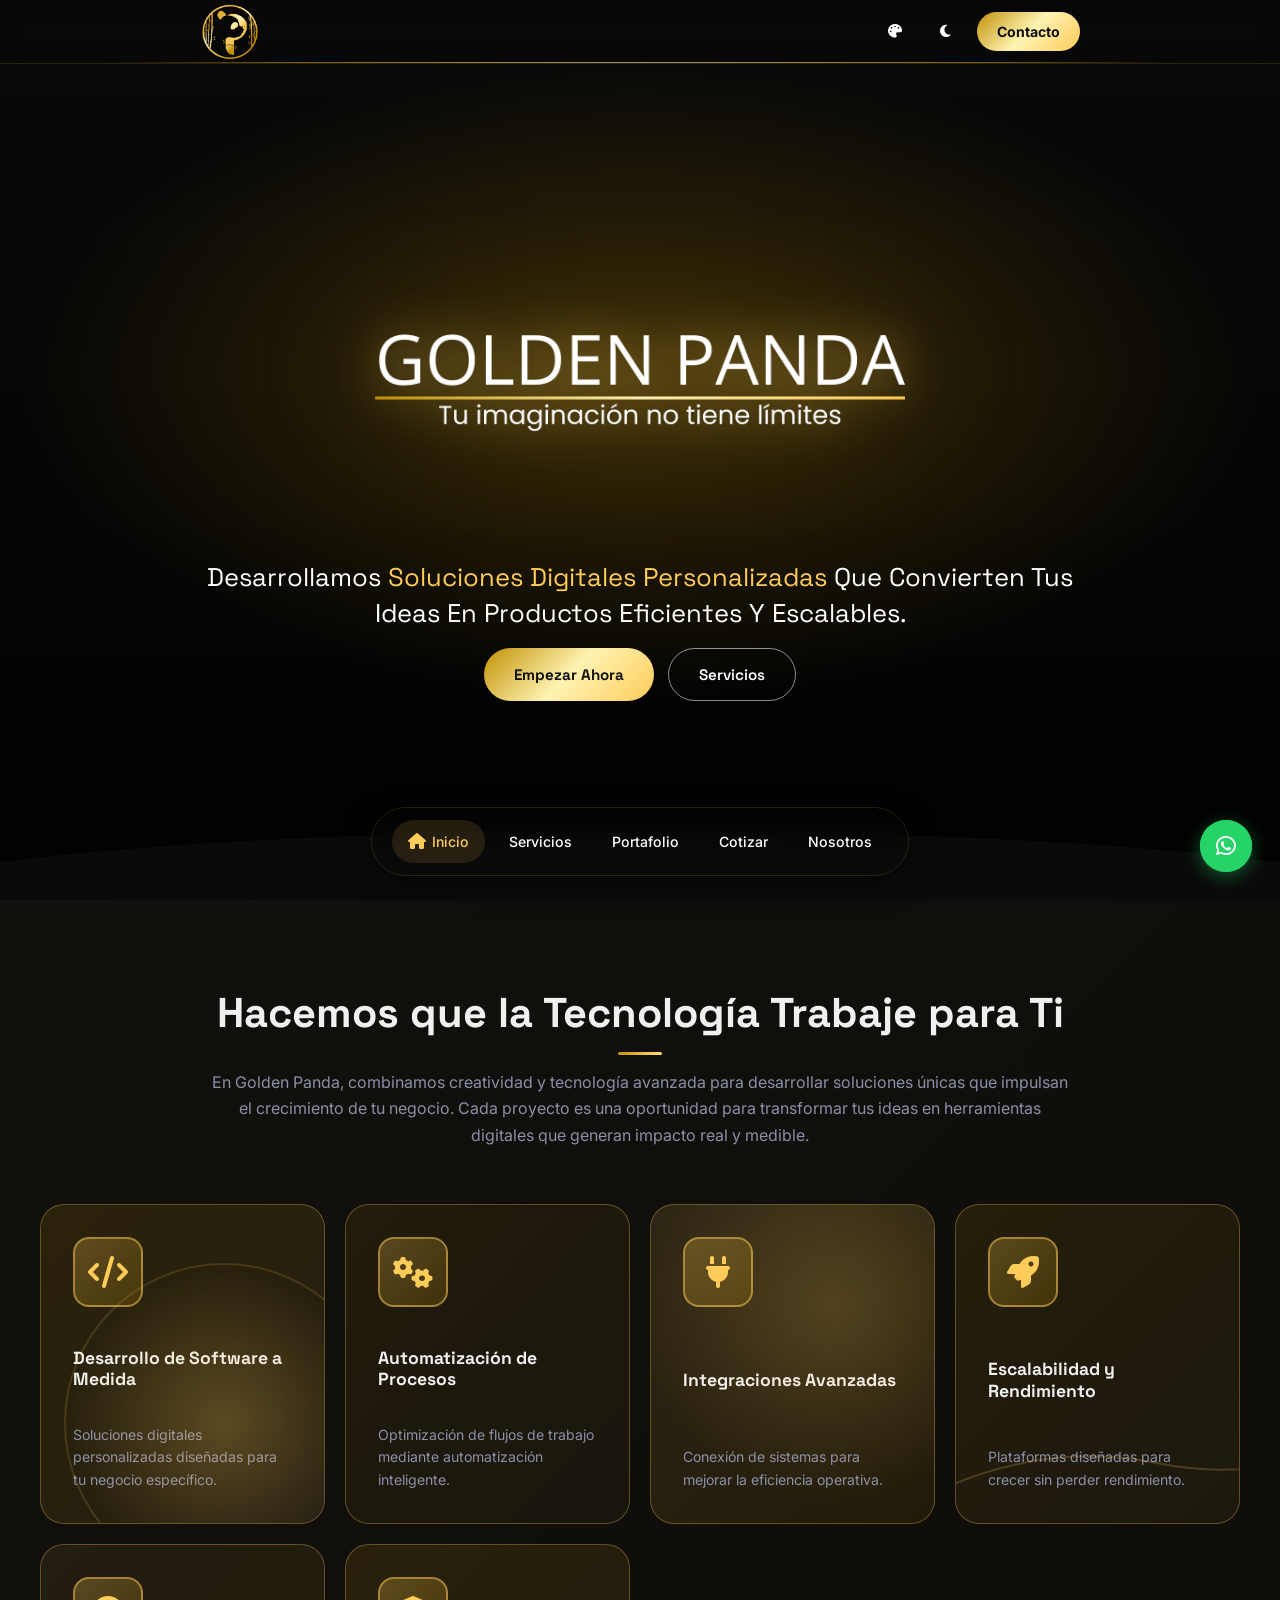
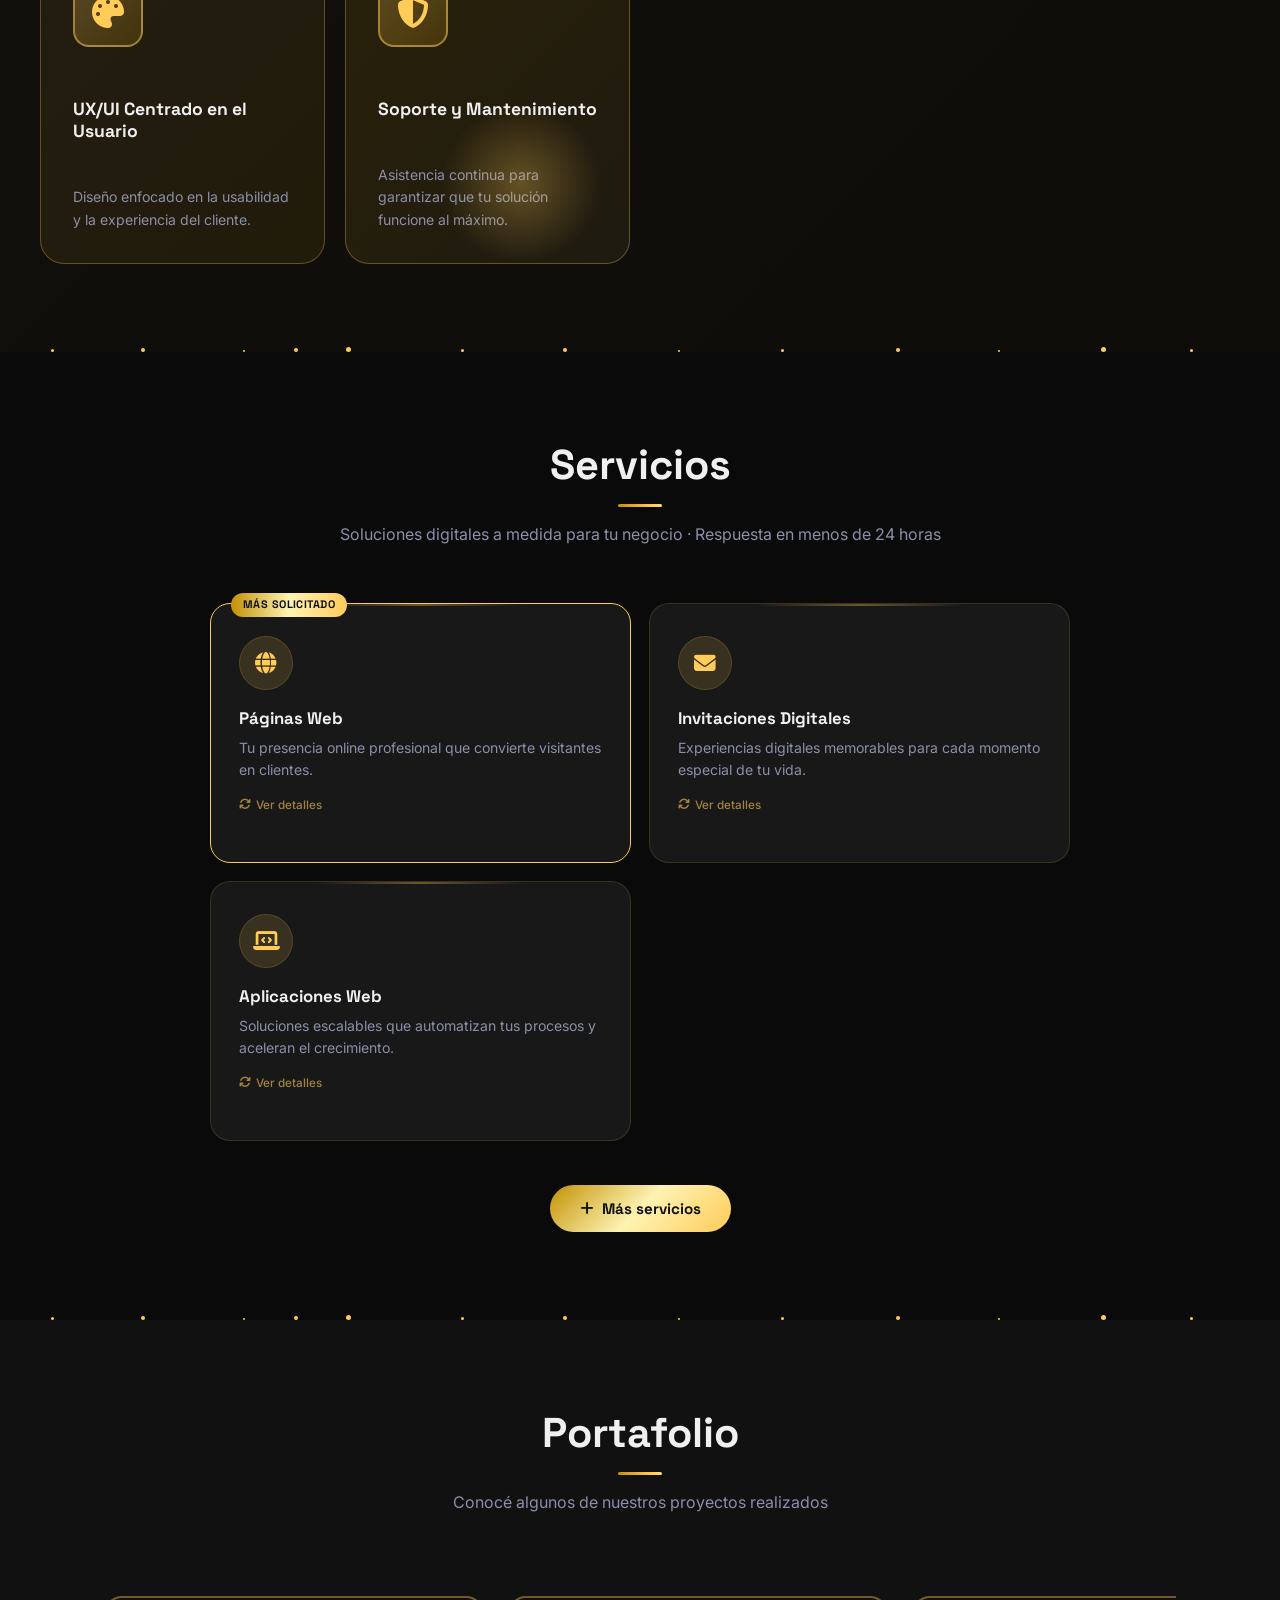
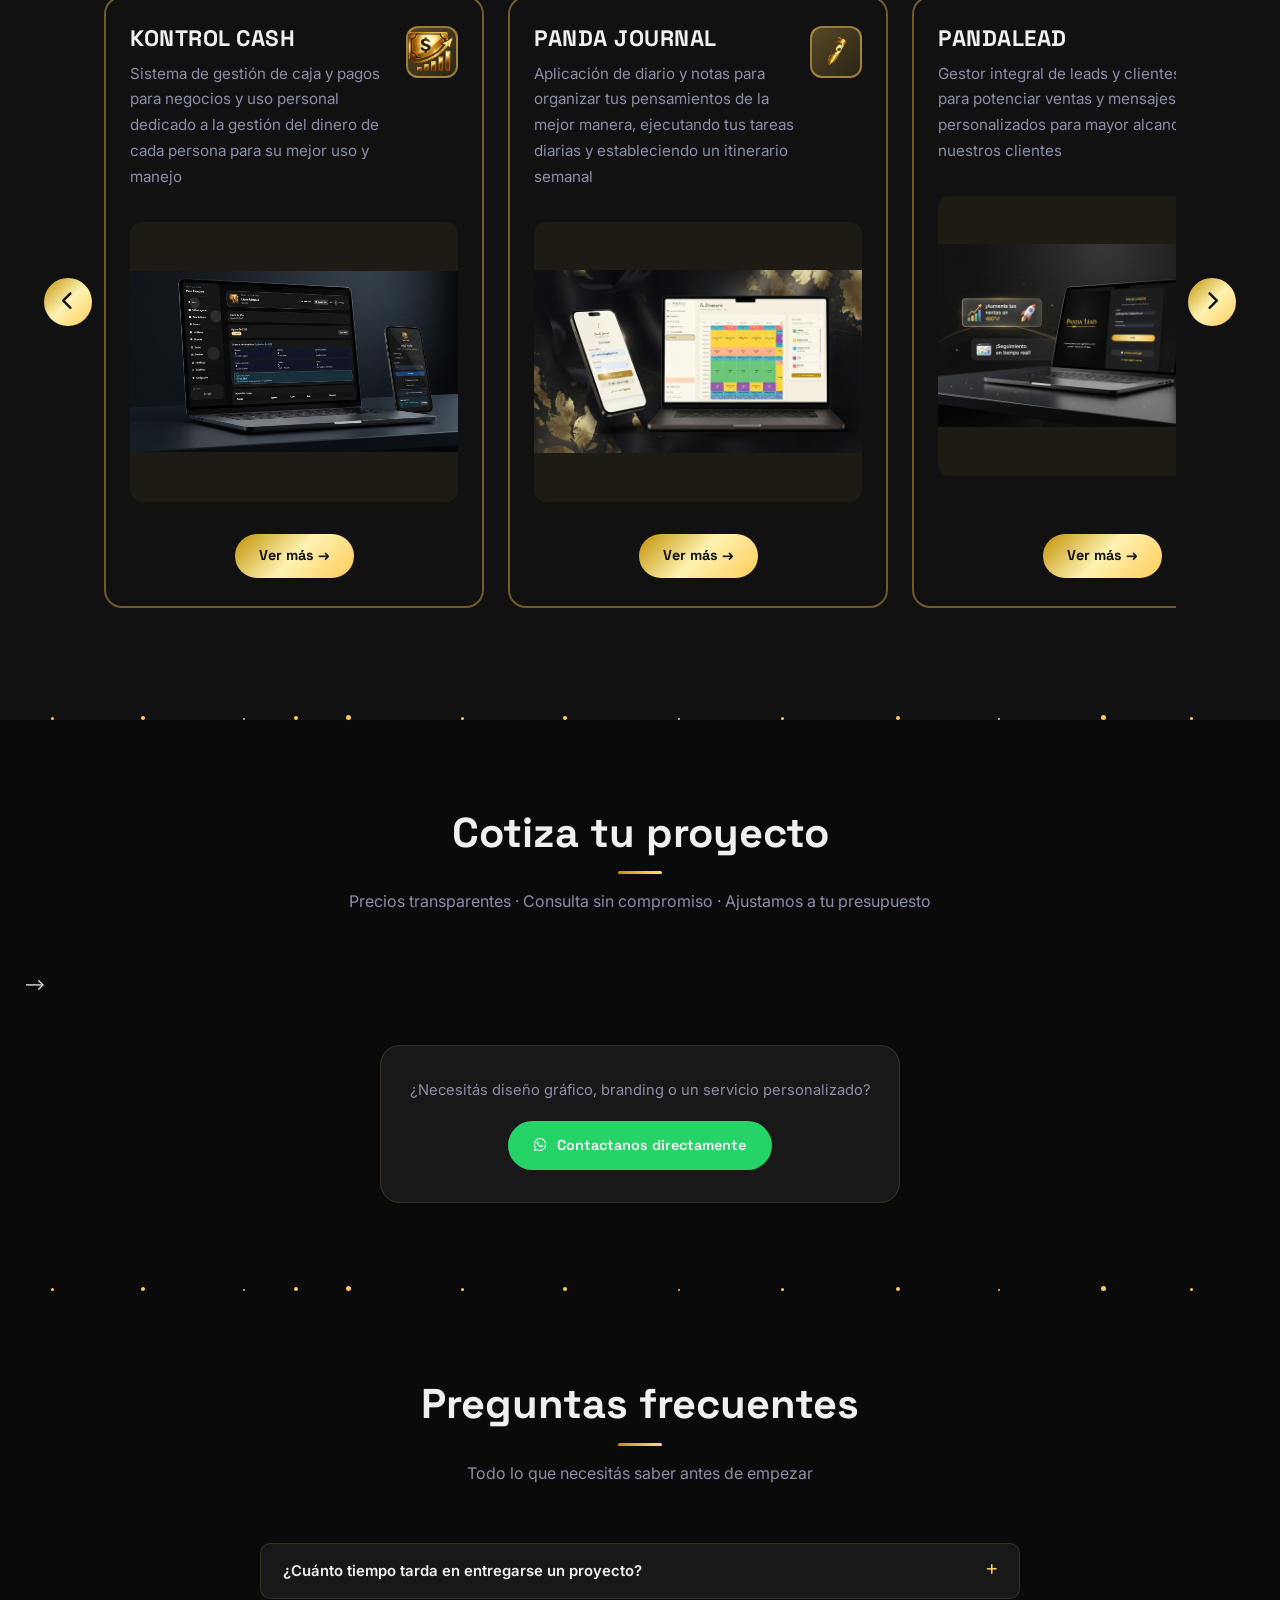
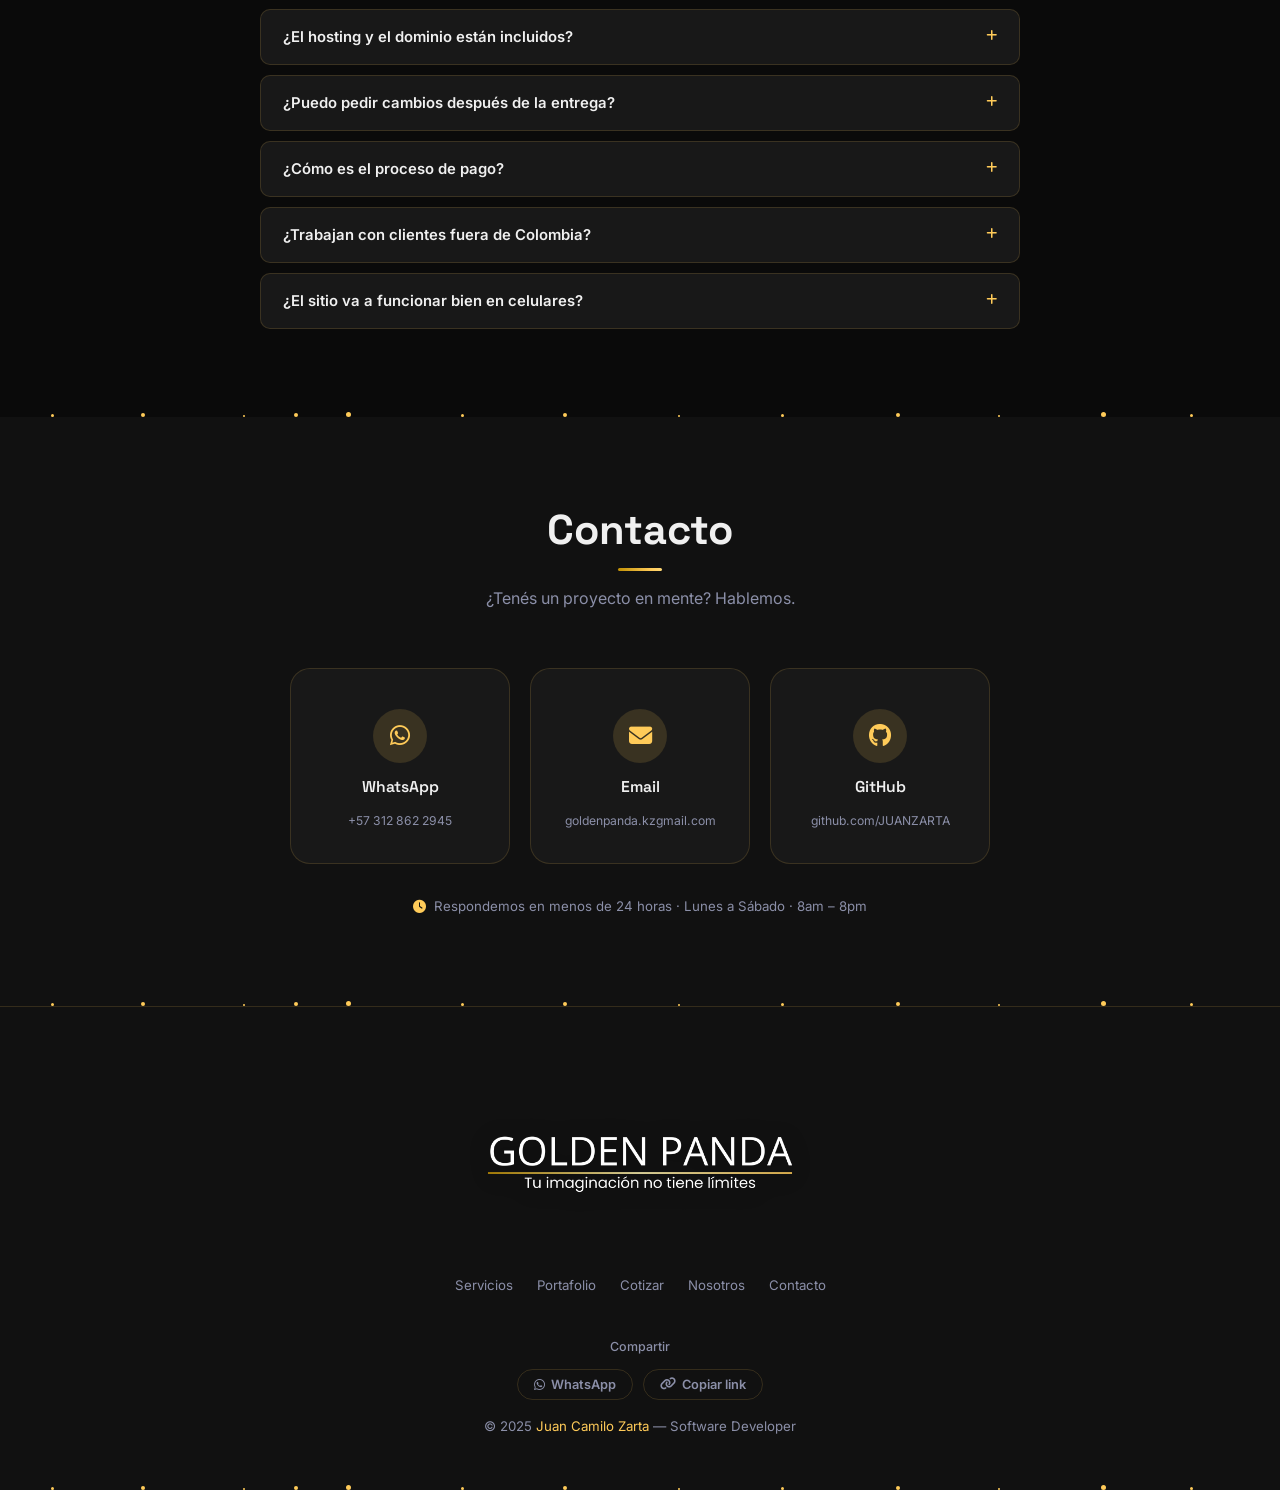
==== commit 274af5f6: "Add empty project folders for web templates without images" ====
--- a/index.html
+++ b/index.html
@@ -72,27 +72,15 @@
   <!-- SKIP LINK -->
   <a href="#servicios" class="skip-link">Saltar al contenido</a>
 
-  <!-- CUSTOM CURSOR -->
-  <div class="cursor-dot"  id="cursor-dot"  aria-hidden="true"></div>
-  <div class="cursor-ring" id="cursor-ring" aria-hidden="true"></div>
 
   <!-- PAGE TRANSITION -->
   <div class="page-transition" id="page-transition" aria-hidden="true"></div>
 
-  <!-- NAVBAR -->
-  <nav class="navbar" id="navbar">
+  <!-- NAVBAR TOP — Solo logo, iconos, y contacto -->
+  <nav class="navbar navbar-top" id="navbar">
     <a href="#inicio" class="navbar-brand">
       <img src="Image/Icono.png" alt="Golden Panda" class="navbar-icon">
-      <span class="navbar-name">Golden Panda</span>
     </a>
-    <ul class="navbar-links">
-      <li><a href="#inicio">Inicio</a></li>
-      <li><a href="#servicios">Servicios</a></li>
-      <li><a href="#portafolio">Portafolio</a></li>
-      <li><a href="#cotizar">Cotizar</a></li>
-      <li><a href="html/nosotros.html">Nosotros</a></li>
-      <li><a href="#contacto" class="nav-cta">Contacto</a></li>
-    </ul>
     <div class="navbar-controls">
       <button class="btn-palette" id="btn-palette" title="Cambiar paleta" aria-label="Cambiar paleta de colores">
         <i class="fas fa-palette"></i>
@@ -100,14 +88,21 @@
       <button class="btn-theme" id="btn-theme" title="Modo claro/oscuro" aria-label="Cambiar modo">
         <i class="fas fa-moon" id="theme-icon"></i>
       </button>
-      <button class="hamburger" id="hamburger" aria-label="Menú">
-        <span></span><span></span><span></span>
-      </button>
+      <a href="#contacto" class="nav-cta-btn">Contacto</a>
     </div>
   </nav>
 
-  <!-- MOBILE MENU -->
-  <div class="mobile-menu" id="mobile-menu">
+  <!-- NAVBAR BOTTOM FLOATING — Navegación flotante -->
+  <nav class="navbar-bottom" id="navbar-bottom">
+    <a href="#inicio" class="nav-item" title="Inicio"><i class="fas fa-home"></i><span>Inicio</span></a>
+    <a href="#servicios" class="nav-item" title="Servicios"><span>Servicios</span></a>
+    <a href="#portafolio" class="nav-item" title="Portafolio"><span>Portafolio</span></a>
+    <a href="#cotizar" class="nav-item" title="Cotizar"><span>Cotizar</span></a>
+    <a href="html/nosotros.html" class="nav-item" title="Nosotros"><span>Nosotros</span></a>
+  </nav>
+
+  <!-- MOBILE MENU [COMENTADO — Puede usarse si es necesario en mobile] -->
+  <!-- <div class="mobile-menu" id="mobile-menu">
     <ul>
       <li><a href="#inicio">Inicio</a></li>
       <li><a href="#servicios">Servicios</a></li>
@@ -117,10 +112,16 @@
       <li><a href="#contacto">Contacto</a></li>
     </ul>
   </div>
-  <div class="mobile-overlay" id="mobile-overlay"></div>
+  <div class="mobile-overlay" id="mobile-overlay"></div> -->
 
   <!-- HERO -->
   <section id="inicio" class="hero">
+    <video class="hero-carousel" autoplay muted loop playsinline>
+      <source src="Image/inicio/clip_inicio.mp4" type="video/mp4">
+      Tu navegador no soporta videos HTML5.
+    </video>
+
+    <!-- HERO CAROUSEL IMAGES [COMENTADO — Lógica de carrusel conservada para referencia]
     <div class="hero-carousel">
       <img src="Image/inicio/Imagen 1.jpeg" class="hero-img active" alt="" loading="eager">
       <img src="Image/inicio/Imagen 2.jpeg" class="hero-img" alt="" loading="lazy">
@@ -129,25 +130,73 @@
       <img src="Image/inicio/Imagen 5.jpeg" class="hero-img" alt="" loading="lazy">
       <img src="Image/inicio/Imagen 6.jpeg" class="hero-img" alt="" loading="lazy">
     </div>
+    -->
     <div class="hero-overlay"></div>
     <div class="hero-content">
-      <div class="available-badge">
+      <!-- <div class="available-badge">
         <span class="available-dot"></span>
         Disponible para nuevos proyectos
-      </div>
+      </div> -->
       <img src="Image/Logo_Color.png" alt="Golden Panda" class="hero-logo">
-      <p class="hero-tagline">Tu imaginación <span class="gold">no tiene límites</span></p>
+      <p class="hero-tagline">Desarrollamos <span class="gold">Soluciones Digitales Personalizadas</span> Que Convierten Tus Ideas En Productos Eficientes Y Escalables.</p>
       <div class="hero-ctas">
-        <a href="#cotizar" class="btn-hero-primary">Cotizar proyecto</a>
-        <a href="#portafolio" class="btn-hero-secondary">Ver portafolio</a>
-      </div>
-      <p class="hero-visitors">
+        <a href="#cotizar" class="btn-hero-primary">Empezar Ahora</a>
+        <a href="#portafolio" class="btn-hero-secondary">Servicios</a>
+      </div>
+      <!-- <p class="hero-visitors">
         <i class="fas fa-eye"></i> Más de <strong>500 personas</strong> lo descubrieron este mes
-      </p>
+      </p> -->
     </div>
     <div class="hero-scroll">
       <span>Explorar</span>
       <i class="fas fa-chevron-down"></i>
+    </div>
+  </section>
+
+  <!-- ENFOQUE — Por qué elegirnos -->
+  <section id="enfoque" class="section section-enfoque">
+    <div class="deco-particles" aria-hidden="true"><i></i><i></i><i></i><i></i><i></i><i></i><i></i><i></i><i></i><i></i><i></i><i></i><i></i></div>
+    <div class="section-header">
+      <h2 class="section-title">Hacemos que la Tecnología Trabaje para Ti</h2>
+      <p class="section-sub">En Golden Panda, combinamos creatividad y tecnología avanzada para desarrollar soluciones únicas que impulsan el crecimiento de tu negocio. Cada proyecto es una oportunidad para transformar tus ideas en herramientas digitales que generan impacto real y medible.</p>
+    </div>
+
+    <div class="enfoque-grid">
+      <div class="enfoque-card reveal">
+        <div class="enfoque-icon"><i class="fas fa-code"></i></div>
+        <h3>Desarrollo de Software a Medida</h3>
+        <p>Soluciones digitales personalizadas diseñadas para tu negocio específico.</p>
+      </div>
+
+      <div class="enfoque-card reveal">
+        <div class="enfoque-icon"><i class="fas fa-cogs"></i></div>
+        <h3>Automatización de Procesos</h3>
+        <p>Optimización de flujos de trabajo mediante automatización inteligente.</p>
+      </div>
+
+      <div class="enfoque-card reveal">
+        <div class="enfoque-icon"><i class="fas fa-plug"></i></div>
+        <h3>Integraciones Avanzadas</h3>
+        <p>Conexión de sistemas para mejorar la eficiencia operativa.</p>
+      </div>
+
+      <div class="enfoque-card reveal">
+        <div class="enfoque-icon"><i class="fas fa-rocket"></i></div>
+        <h3>Escalabilidad y Rendimiento</h3>
+        <p>Plataformas diseñadas para crecer sin perder rendimiento.</p>
+      </div>
+
+      <div class="enfoque-card reveal">
+        <div class="enfoque-icon"><i class="fas fa-palette"></i></div>
+        <h3>UX/UI Centrado en el Usuario</h3>
+        <p>Diseño enfocado en la usabilidad y la experiencia del cliente.</p>
+      </div>
+
+      <div class="enfoque-card reveal">
+        <div class="enfoque-icon"><i class="fas fa-shield-alt"></i></div>
+        <h3>Soporte y Mantenimiento</h3>
+        <p>Asistencia continua para garantizar que tu solución funcione al máximo.</p>
+      </div>
     </div>
   </section>
 
@@ -166,16 +215,16 @@
           <div class="card-front">
             <div class="service-icon"><i class="fas fa-globe"></i></div>
             <h3>Páginas Web</h3>
-            <p>Diseño y desarrollo de sitios web modernos, responsivos y optimizados.</p>
+            <p>Tu presencia online profesional que convierte visitantes en clientes.</p>
             <span class="card-flip-hint"><i class="fas fa-arrows-rotate"></i> Ver detalles</span>
           </div>
           <div class="card-back">
             <p class="card-back-title"><i class="fas fa-globe"></i> Páginas Web</p>
             <ul class="card-back-features">
               <li><i class="fas fa-check"></i>Landing pages, corporativos y e-commerce</li>
-              <li><i class="fas fa-check"></i>SEO técnico + diseño responsivo</li>
-              <li><i class="fas fa-check"></i>Animaciones y efectos a medida</li>
-              <li><i class="fas fa-check"></i>Código fuente incluido en la entrega</li>
+              <li><i class="fas fa-check"></i>Optimizado para SEO y conversión</li>
+              <li><i class="fas fa-check"></i>Diseño moderno y responsivo en todos los dispositivos</li>
+              <li><i class="fas fa-check"></i>1 mes de soporte post-entrega incluido</li>
             </ul>
             <a href="https://wa.me/573128622945?text=Hola%2C%20me%20interesa%20cotizar%20una%20P%C3%A1gina%20Web" target="_blank" class="service-wa"><i class="fab fa-whatsapp"></i> Consultar</a>
           </div>
@@ -185,41 +234,20 @@
       <div class="service-card reveal">
         <div class="card-inner">
           <div class="card-front">
-            <div class="service-icon"><i class="fas fa-heart"></i></div>
-            <h3>Invitaciones de 15</h3>
-            <p>Tarjetas digitales únicas y elegantes para quinceañeras.</p>
+            <div class="service-icon"><i class="fas fa-envelope"></i></div>
+            <h3>Invitaciones Digitales</h3>
+            <p>Experiencias digitales memorables para cada momento especial de tu vida.</p>
             <span class="card-flip-hint"><i class="fas fa-arrows-rotate"></i> Ver detalles</span>
           </div>
           <div class="card-back">
-            <p class="card-back-title"><i class="fas fa-heart"></i> Invitaciones de 15</p>
+            <p class="card-back-title"><i class="fas fa-envelope"></i> Invitaciones Digitales</p>
             <ul class="card-back-features">
-              <li><i class="fas fa-check"></i>Diseño personalizado con tus colores</li>
-              <li><i class="fas fa-check"></i>Cuenta regresiva + galería de fotos</li>
-              <li><i class="fas fa-check"></i>Música de fondo a elección</li>
-              <li><i class="fas fa-check"></i>RSVP de confirmación incluido</li>
+              <li><i class="fas fa-check"></i>Diseño personalizado: bodas, XV años, cumpleaños, bautizos, comuniones, grados, baby showers y más</li>
+              <li><i class="fas fa-check"></i>Cuenta regresiva animada + galería de fotos + música</li>
+              <li><i class="fas fa-check"></i>Confirmación de asistencia (RSVP) automática</li>
+              <li><i class="fas fa-check"></i>Efectos personalizados y animaciones fluidas</li>
             </ul>
-            <a href="https://wa.me/573128622945?text=Hola%2C%20me%20interesa%20cotizar%20una%20Invitaci%C3%B3n%20de%2015" target="_blank" class="service-wa"><i class="fab fa-whatsapp"></i> Consultar</a>
-          </div>
-        </div>
-      </div>
-
-      <div class="service-card reveal">
-        <div class="card-inner">
-          <div class="card-front">
-            <div class="service-icon"><i class="fas fa-ring"></i></div>
-            <h3>Invitaciones de Boda</h3>
-            <p>Experiencias digitales memorables para el día más especial.</p>
-            <span class="card-flip-hint"><i class="fas fa-arrows-rotate"></i> Ver detalles</span>
-          </div>
-          <div class="card-back">
-            <p class="card-back-title"><i class="fas fa-ring"></i> Invitaciones de Boda</p>
-            <ul class="card-back-features">
-              <li><i class="fas fa-check"></i>Diseño elegante y exclusivo</li>
-              <li><i class="fas fa-check"></i>Cuenta regresiva + galería animada</li>
-              <li><i class="fas fa-check"></i>Mapa Google Maps integrado</li>
-              <li><i class="fas fa-check"></i>RSVP y confirmación de asistencia</li>
-            </ul>
-            <a href="https://wa.me/573128622945?text=Hola%2C%20me%20interesa%20cotizar%20una%20Invitaci%C3%B3n%20de%20Boda" target="_blank" class="service-wa"><i class="fab fa-whatsapp"></i> Consultar</a>
+            <a href="https://wa.me/573128622945?text=Hola%2C%20me%20interesa%20cotizar%20una%20Invitaci%C3%B3n%20Digital" target="_blank" class="service-wa"><i class="fab fa-whatsapp"></i> Consultar</a>
           </div>
         </div>
       </div>
@@ -229,16 +257,16 @@
           <div class="card-front">
             <div class="service-icon"><i class="fas fa-laptop-code"></i></div>
             <h3>Aplicaciones Web</h3>
-            <p>Desarrollo de aplicaciones web a medida, robustas y escalables.</p>
+            <p>Soluciones escalables que automatizan tus procesos y aceleran el crecimiento.</p>
             <span class="card-flip-hint"><i class="fas fa-arrows-rotate"></i> Ver detalles</span>
           </div>
           <div class="card-back">
             <p class="card-back-title"><i class="fas fa-laptop-code"></i> Aplicaciones Web</p>
             <ul class="card-back-features">
-              <li><i class="fas fa-check"></i>Login, roles y panel de usuario</li>
-              <li><i class="fas fa-check"></i>Dashboard + estadísticas en tiempo real</li>
-              <li><i class="fas fa-check"></i>Módulos CRUD y reportes</li>
-              <li><i class="fas fa-check"></i>Firebase o MySQL según el proyecto</li>
+              <li><i class="fas fa-check"></i>Desarrollo personalizado según tus procesos</li>
+              <li><i class="fas fa-check"></i>Seguridad y base de datos robusta</li>
+              <li><i class="fas fa-check"></i>Alojamiento + mantenimiento incluido</li>
+              <li><i class="fas fa-check"></i>Integración con tus sistemas existentes</li>
             </ul>
             <a href="https://wa.me/573128622945?text=Hola%2C%20me%20interesa%20cotizar%20una%20Aplicaci%C3%B3n%20Web" target="_blank" class="service-wa"><i class="fab fa-whatsapp"></i> Consultar</a>
           </div>
@@ -253,7 +281,7 @@
     </div>
   </section>
 
-  <!-- CÓMO TRABAJAMOS -->
+  <!-- CÓMO TRABAJAMOS [COMENTADO - OCULTO]
   <section id="proceso" class="section section-alt">
     <div class="deco-particles" aria-hidden="true"><i></i><i></i><i></i><i></i><i></i><i></i><i></i><i></i><i></i><i></i><i></i><i></i><i></i></div>
     <div class="section-header">
@@ -290,6 +318,7 @@
       </div>
     </div>
   </section>
+  -->
 
 
   <!-- MODAL -->
@@ -307,105 +336,23 @@
     </div>
   </div>
 
-  <!-- PORTAFOLIO -->
+  <!-- PORTAFOLIO — CARRUSEL -->
   <section id="portafolio" class="section section-alt">
     <div class="deco-particles" aria-hidden="true"><i></i><i></i><i></i><i></i><i></i><i></i><i></i><i></i><i></i><i></i><i></i><i></i><i></i></div>
     <div class="section-header">
       <h2 class="section-title">Portafolio</h2>
-      <p class="section-sub">Proyectos que hablan por sí solos</p>
-    </div>
-    <div class="portfolio-filters">
-      <button class="pf-btn active" data-filter="all">Todos</button>
-      <button class="pf-btn" data-filter="web">Sitio Web</button>
-      <button class="pf-btn" data-filter="app">App Web</button>
-      <button class="pf-btn" data-filter="invitacion">Invitación Digital</button>
-    </div>
-    <div class="portfolio-grid">
-
-      <div class="portfolio-card reveal" data-category="app">
-        <div class="portfolio-thumb" style="--card-color: #1a5c3a;"><i class="fas fa-cash-register"></i></div>
-        <div class="portfolio-info">
-          <h4>Control Cash</h4>
-          <p>Sistema de gestión de caja y pagos</p>
-          <div class="portfolio-tech"><span>JavaScript</span><span>HTML/CSS</span></div>
-          <a href="#" class="btn-ver" target="_blank">Abrir proyecto <i class="fas fa-arrow-up-right-from-square"></i></a>
-        </div>
-      </div>
-
-      <div class="portfolio-card reveal" data-category="app">
-        <div class="portfolio-thumb" style="--card-color: #1a3f6b;"><i class="fas fa-tasks"></i></div>
-        <div class="portfolio-info">
-          <h4>Mis Deberes</h4>
-          <p>App de gestión de tareas y deberes</p>
-          <div class="portfolio-tech"><span>JavaScript</span><span>HTML/CSS</span></div>
-          <a href="#" class="btn-ver" target="_blank">Abrir proyecto <i class="fas fa-arrow-up-right-from-square"></i></a>
-        </div>
-      </div>
-
-      <div class="portfolio-card reveal" data-category="app">
-        <div class="portfolio-thumb" style="--card-color: #3d1a6b;"><i class="fas fa-calendar-alt"></i></div>
-        <div class="portfolio-info">
-          <h4>Agenda Co</h4>
-          <p>Plataforma de agendamiento online</p>
-          <div class="portfolio-tech"><span>JavaScript</span><span>HTML/CSS</span></div>
-          <a href="#" class="btn-ver" target="_blank">Abrir proyecto <i class="fas fa-arrow-up-right-from-square"></i></a>
-        </div>
-      </div>
-
-      <div class="portfolio-card reveal" data-category="web">
-        <div class="portfolio-thumb" style="--card-color: #6b3010;"><i class="fas fa-utensils"></i></div>
-        <div class="portfolio-info">
-          <h4>Resto Bar</h4>
-          <p>Sitio web para restaurante bar</p>
-          <div class="portfolio-tech"><span>HTML/CSS</span><span>JavaScript</span></div>
-          <a href="#" class="btn-ver" target="_blank">Abrir proyecto <i class="fas fa-arrow-up-right-from-square"></i></a>
-        </div>
-      </div>
-
-      <div class="portfolio-card reveal" data-category="invitacion">
-        <div class="portfolio-thumb" style="--card-color: #6b1a3a;"><i class="fas fa-heart"></i></div>
-        <div class="portfolio-info">
-          <h4>Web Invitación 15</h4>
-          <p>Invitación digital para quinceañera</p>
-          <div class="portfolio-tech"><span>HTML/CSS</span><span>JavaScript</span></div>
-          <a href="#" class="btn-ver" target="_blank">Abrir proyecto <i class="fas fa-arrow-up-right-from-square"></i></a>
-        </div>
-      </div>
-
-      <div class="portfolio-card reveal" data-category="invitacion">
-        <div class="portfolio-thumb" style="--card-color: #1a4d6b;"><i class="fas fa-ring"></i></div>
-        <div class="portfolio-info">
-          <h4>Web Invitación Bodas</h4>
-          <p>Invitación digital para matrimonio</p>
-          <div class="portfolio-tech"><span>HTML/CSS</span><span>JavaScript</span></div>
-          <a href="#" class="btn-ver" target="_blank">Abrir proyecto <i class="fas fa-arrow-up-right-from-square"></i></a>
-        </div>
-      </div>
-
-      <div class="portfolio-card reveal" data-category="web">
-        <div class="portfolio-thumb" style="--card-color: #3d6b1a;"><i class="fas fa-user-circle"></i></div>
-        <div class="portfolio-info">
-          <h4>Web Info Personal</h4>
-          <p>Sitio de información personal</p>
-          <div class="portfolio-tech"><span>HTML/CSS</span><span>JavaScript</span></div>
-          <a href="#" class="btn-ver" target="_blank">Abrir proyecto <i class="fas fa-arrow-up-right-from-square"></i></a>
-        </div>
-      </div>
-
-      <div class="portfolio-card reveal" data-category="app">
-        <div class="portfolio-thumb" style="--card-color: #28196b;"><i class="fas fa-building"></i></div>
-        <div class="portfolio-info">
-          <h4>Contab</h4>
-          <p>Módulo de gestión de empresas · U. del Cauca</p>
-          <div class="portfolio-tech"><span>Java</span><span>MySQL</span><span>HTML/CSS</span></div>
-          <a href="#" class="btn-ver" target="_blank">Abrir proyecto <i class="fas fa-arrow-up-right-from-square"></i></a>
-        </div>
-      </div>
-
+      <p class="section-sub">Conocé algunos de nuestros proyectos realizados</p>
+    </div>
+
+    <!-- CARRUSEL HORIZONTAL -->
+    <div class="carousel-container">
+      <div class="carousel-track" id="portfolio-carousel"></div>
+      <button class="carousel-arrow carousel-prev" id="carousel-prev"><i class="fas fa-chevron-left"></i></button>
+      <button class="carousel-arrow carousel-next" id="carousel-next"><i class="fas fa-chevron-right"></i></button>
     </div>
   </section>
 
-  <!-- TESTIMONIOS -->
+  <!-- TESTIMONIOS [COMENTADO - OCULTO]
   <section id="testimonios" class="section">
     <div class="deco-particles" aria-hidden="true"><i></i><i></i><i></i><i></i><i></i><i></i><i></i><i></i><i></i><i></i><i></i><i></i><i></i></div>
     <div class="section-header">
@@ -462,6 +409,7 @@
       <button class="t-next" id="t-next" aria-label="Siguiente"><i class="fas fa-chevron-right"></i></button>
     </div>
   </section>
+  -->
 
   <!-- STACK TECNOLÓGICO -->
   <!--
@@ -492,12 +440,17 @@
     <div class="section-header">
       <h2 class="section-title">Cotiza tu proyecto</h2>
       <p class="section-sub">Precios transparentes · Consulta sin compromiso · Ajustamos a tu presupuesto</p>
+      <!-- SELECTOR DE MONEDA — OCULTO POR AHORA -->
+      <!--
       <div class="currency-toggle">
         <button class="currency-btn active" data-currency="cop">COP $</button>
         <button class="currency-btn" data-currency="usd">USD $</button>
       </div>
-    </div>
-
+      -->
+    </div>
+
+    <!-- PLANES DE PRECIOS — OCULTOS POR AHORA -->
+    <!--
     <div class="pricing-tabs" id="pricing-tabs">
       <button class="pricing-tab active" data-plans="plans-web">
         <i class="fas fa-globe"></i><span>Páginas Web</span>
@@ -719,6 +672,7 @@
         <a href="https://wa.me/573128622945?text=Hola%2C%20me%20interesa%20el%20plan%20Premium%20de%20Aplicaci%C3%B3n%20Web" target="_blank" class="btn-plan">Quiero este plan</a>
       </div>
     </div>
+    -->
 
     <!-- Otros servicios -->
     <div class="pricing-other">
--- a/css/style.css
+++ b/css/style.css
@@ -141,11 +141,13 @@
   box-sizing: border-box;
   margin: 0;
   padding: 0;
+  cursor: auto !important;
 }
 
 html {
   scroll-behavior: smooth;
-  scroll-padding-top: 64px;
+  scroll-padding-top: 80px;
+  cursor: auto;
 }
 
 body {
@@ -237,6 +239,10 @@
   color: var(--text-muted);
   font-size: 1rem;
   margin-top: 10px;
+  max-width: 900px;
+  margin-left: auto;
+  margin-right: auto;
+  padding: 0 20px;
 }
 
 /* ============================================================
--- a/css/navbar.css
+++ b/css/navbar.css
@@ -108,7 +108,7 @@
   align-items: center;
   justify-content: center;
   font-size: 0.88rem;
-  color: var(--text-muted);
+  color: #FFFFFF;
   transition: color var(--transition), background var(--transition);
 }
 
@@ -206,3 +206,136 @@
 @media (max-width: 420px) {
   .navbar-name { display: none; }
 }
+
+/* ============================================================
+   NAVBAR TOP — Simplificado (logo + contacto + controles)
+   ============================================================ */
+.navbar-top {
+  display: flex;
+  align-items: center;
+  justify-content: space-between;
+  padding: 16px min(16vw, 200px);
+  background: rgba(var(--bg-rgb), 0.88);
+  backdrop-filter: blur(12px);
+  border-bottom: 1px solid var(--border);
+  position: fixed;
+  top: 0;
+  left: 0;
+  right: 0;
+  z-index: 999;
+  transition: background var(--transition), border-color var(--transition);
+}
+
+.navbar-top .navbar-brand {
+  display: flex;
+  align-items: center;
+  gap: 10px;
+  font-size: 1.1rem;
+  font-weight: 700;
+  color: var(--text);
+  text-decoration: none;
+}
+
+.navbar-top .navbar-icon {
+  width: 60px;
+  height: 60px;
+}
+
+.navbar-top .navbar-name {
+  display: none;
+}
+
+.navbar-top .navbar-name_old {
+  display: block;
+}
+
+.navbar-top .navbar-controls {
+  display: flex;
+  align-items: center;
+  gap: 14px;
+}
+
+.nav-cta-btn {
+  padding: 8px 20px;
+  background: linear-gradient(135deg, var(--gold-dark) 0%, var(--gold-light) 50%, var(--gold) 100%);
+  color: var(--on-gold);
+  border-radius: 999px;
+  font-weight: 700;
+  font-size: 0.88rem;
+  text-decoration: none;
+  transition: all var(--transition);
+  cursor: pointer;
+}
+
+.nav-cta-btn:hover {
+  background: var(--gold-dark);
+  transform: scale(1.05);
+}
+
+/* ============================================================
+   NAVBAR BOTTOM — Navegación flotante inferior (Whapy style)
+   ============================================================ */
+.navbar-bottom {
+  position: fixed;
+  bottom: 24px;
+  left: 50%;
+  transform: translateX(-50%);
+  z-index: 998;
+
+  display: flex;
+  align-items: center;
+  gap: 8px;
+  padding: 12px 20px;
+  background: rgba(var(--bg-rgb), 0.92);
+  backdrop-filter: blur(16px);
+  border: 1px solid var(--border);
+  border-radius: 999px;
+  box-shadow: 0 8px 32px rgba(0, 0, 0, 0.4);
+  transition: all var(--transition);
+}
+
+.navbar-bottom .nav-item {
+  display: flex;
+  align-items: center;
+  gap: 6px;
+  padding: 10px 16px;
+  color: #FFFFFF;
+  text-decoration: none;
+  font-weight: 500;
+  font-size: 0.88rem;
+  border-radius: 999px;
+  transition: all var(--transition);
+  white-space: nowrap;
+}
+
+.navbar-bottom .nav-item:hover,
+.navbar-bottom .nav-item.active {
+  background: rgba(var(--gold-rgb), 0.12);
+  color: var(--gold);
+}
+
+.navbar-bottom .nav-item i {
+  font-size: 1rem;
+}
+
+/* Para pantallas pequeñas */
+@media (max-width: 640px) {
+  .navbar-bottom {
+    bottom: 16px;
+    padding: 10px 14px;
+    gap: 6px;
+  }
+
+  .navbar-bottom .nav-item {
+    padding: 8px 12px;
+    font-size: 0.75rem;
+  }
+
+  .navbar-bottom .nav-item span {
+    display: none;
+  }
+
+  .navbar-bottom .nav-item:first-child span {
+    display: inline;
+  }
+}
--- a/css/sections.css
+++ b/css/sections.css
@@ -14,6 +14,10 @@
 .hero-carousel {
   position: absolute;
   inset: 0;
+  width: 100%;
+  height: 100%;
+  object-fit: cover;
+  object-position: center;
 }
 
 .hero-img {
@@ -46,8 +50,8 @@
 }
 
 .hero-logo {
-  width: min(520px, 82vw);
-  margin: 0 auto 28px;
+  width: min(620px, 90vw);
+  margin: 0 auto 12px;
   filter:
     drop-shadow(0 0 24px rgba(var(--gold-rgb), 0.75))
     drop-shadow(0 0 60px rgba(var(--gold-dark-rgb), 0.35))
@@ -56,11 +60,15 @@
 
 .hero-tagline {
   font-family: 'Space Grotesk', sans-serif;
-  font-size: clamp(1.3rem, 3.2vw, 2rem);
-  font-weight: 500;
+  font-size: clamp(1rem, 2.8vw, 1.6rem);
+  font-weight: 400;
   color: #fff;
-  letter-spacing: 0.01em;
-  margin-bottom: 36px;
+  letter-spacing: 0em;
+  line-height: 1.4;
+  margin-bottom: 16px;
+  max-width: 900px;
+  margin-left: auto;
+  margin-right: auto;
 }
 
 .hero-ctas {
@@ -68,6 +76,7 @@
   gap: 14px;
   justify-content: center;
   flex-wrap: wrap;
+  margin-top: 12px;
 }
 
 .btn-hero-primary {
@@ -331,26 +340,45 @@
   margin-top: 44px;
 }
 
+@keyframes btn-more-shimmer {
+  0%       { left: -80%; }
+  40%, 100% { left: 140%; }
+}
+
 .btn-more {
-  background: transparent;
-  border: 1.5px solid var(--gold);
-  color: var(--gold);
-  font-family: 'Space Grotesk', sans-serif;
-  font-weight: 600;
-  font-size: 0.9rem;
-  padding: 12px 30px;
+  background: linear-gradient(135deg, var(--gold-dark) 0%, var(--gold-light) 50%, var(--gold) 100%);
+  color: var(--on-gold);
+  font-family: 'Space Grotesk', sans-serif;
+  font-weight: 700;
+  font-size: 0.95rem;
+  padding: 14px 30px;
   border-radius: 999px;
+  border: none;
   cursor: pointer;
-  transition: background var(--transition), color var(--transition), transform var(--transition);
+  transition: all var(--transition);
   display: inline-flex;
   align-items: center;
   gap: 8px;
+  position: relative;
+  overflow: hidden;
+}
+
+.btn-more::after {
+  content: '';
+  position: absolute;
+  top: -50%;
+  left: -80%;
+  width: 55%;
+  height: 200%;
+  background: linear-gradient(90deg, transparent, rgba(255,255,255,0.28), transparent);
+  transform: skewX(-20deg);
+  animation: btn-more-shimmer 3.5s ease-in-out 2s infinite;
+  pointer-events: none;
 }
 
 .btn-more:hover {
-  background: linear-gradient(135deg, var(--gold-dark), var(--gold-light), var(--gold));
-  color: var(--on-gold);
   transform: translateY(-2px);
+  box-shadow: 0 6px 28px rgba(var(--gold-rgb), 0.5);
 }
 
 /* ============================================================
@@ -713,7 +741,7 @@
 body.show-usd .p-cop { display: none; }
 body.show-usd .p-usd { display: inline; }
 .pricing-tabs {
-  display: flex;
+  display: none !important;
   justify-content: center;
   gap: 8px;
   flex-wrap: wrap;
@@ -761,7 +789,7 @@
 }
 
 .pricing-plans.active {
-  display: grid;
+  display: none !important;
 }
 
 .plan-card {
--- a/css/extras.css
+++ b/css/extras.css
@@ -708,6 +708,21 @@
   margin-bottom: 12px;
   width: 100%;
   justify-content: center;
+  background: var(--gold);
+  color: #1a1a1a;
+  padding: 14px 28px;
+  border-radius: 999px;
+  font-weight: 700;
+  font-size: 0.95rem;
+  border: none;
+  cursor: pointer;
+  font-family: inherit;
+  transition: background var(--transition), transform var(--transition);
+}
+
+.exit-popup .btn-plan:hover {
+  background: var(--gold-dark);
+  transform: scale(1.02);
 }
 .exit-dismiss {
   display: block;
@@ -723,39 +738,131 @@
 }
 .exit-dismiss:hover { color: var(--text); }
 
-/* ============================================================
-   CUSTOM CURSOR (solo desktop con hover)
-   ============================================================ */
-@media (hover: hover) and (pointer: fine) {
-  body, a, button, [role="button"], .portfolio-card, .pf-btn, .stack-item { cursor: none; }
-}
-.cursor-dot {
-  width: 7px;
-  height: 7px;
-  background: var(--gold);
-  border-radius: 50%;
-  position: fixed;
-  pointer-events: none;
-  z-index: 9999;
-  transform: translate(-50%, -50%);
-  transition: width 0.18s, height 0.18s;
-  will-change: left, top;
-}
-.cursor-ring {
-  width: 30px;
-  height: 30px;
-  border: 1.5px solid rgba(var(--gold-rgb), 0.52);
-  border-radius: 50%;
-  position: fixed;
-  pointer-events: none;
-  z-index: 9998;
-  transform: translate(-50%, -50%);
-  transition: width 0.22s, height 0.22s, border-color 0.22s;
-  will-change: left, top;
-}
-.cursor-dot.is-hover  { width: 5px; height: 5px; }
-.cursor-ring.is-hover { width: 46px; height: 46px; border-color: rgba(var(--gold-rgb), 0.82); }
-@media (hover: none) { .cursor-dot, .cursor-ring { display: none; } }
+
+/* ============================================================
+   PORTFOLIO ACCORDION
+   ============================================================ */
+.portfolio-accordion {
+  margin-top: 48px;
+  border: 1px solid var(--border);
+  border-radius: var(--radius);
+  overflow: hidden;
+  background: var(--surface);
+  transition: border-color var(--transition), background var(--transition);
+}
+
+.accordion-header {
+  width: 100%;
+  padding: 20px 28px;
+  display: flex;
+  align-items: center;
+  justify-content: space-between;
+  background: var(--surface);
+  border: none;
+  color: var(--text);
+  font-size: 1.1rem;
+  font-weight: 700;
+  cursor: pointer;
+  font-family: inherit;
+  transition: all var(--transition);
+  border-bottom: 1px solid var(--border);
+}
+
+.accordion-header:hover {
+  background: rgba(var(--gold-rgb), 0.04);
+  color: var(--gold);
+}
+
+.accordion-header i {
+  font-size: 0.8rem;
+  color: var(--gold);
+  transition: transform var(--transition);
+}
+
+.accordion-header.open i {
+  transform: rotate(180deg);
+}
+
+.accordion-content {
+  max-height: 0;
+  overflow: hidden;
+  transition: max-height 0.4s ease;
+}
+
+.accordion-content.open {
+  max-height: 2400px;
+}
+
+/* Subsecciones dentro del acordeón */
+.accordion-subsection {
+  border-bottom: 1px solid var(--border);
+  padding: 16px 0;
+}
+
+.accordion-subsection:last-child {
+  border-bottom: none;
+}
+
+.subsection-header {
+  width: 100%;
+  padding: 14px 28px;
+  display: flex;
+  align-items: center;
+  justify-content: space-between;
+  background: transparent;
+  border: none;
+  color: var(--text-muted);
+  font-size: 0.95rem;
+  font-weight: 600;
+  cursor: pointer;
+  font-family: inherit;
+  transition: all var(--transition);
+  margin-left: 12px;
+}
+
+.subsection-header:hover {
+  color: var(--gold);
+}
+
+.subsection-header i {
+  font-size: 0.7rem;
+  color: var(--gold);
+  transition: transform var(--transition);
+}
+
+.subsection-header.open i {
+  transform: rotate(180deg);
+}
+
+.subsection-content {
+  max-height: 0;
+  overflow: hidden;
+  transition: max-height 0.3s ease;
+  padding: 0 28px;
+}
+
+.subsection-content.open {
+  max-height: 2000px;
+  padding: 16px 28px;
+}
+
+.portfolio-grid-compact {
+  display: grid;
+  grid-template-columns: repeat(auto-fill, minmax(220px, 1fr));
+  gap: 16px;
+  margin-bottom: 12px;
+}
+
+@media (max-width: 768px) {
+  .portfolio-grid-compact {
+    grid-template-columns: repeat(auto-fill, minmax(180px, 1fr));
+    gap: 12px;
+  }
+  .accordion-header, .subsection-header {
+    padding-left: 16px;
+    padding-right: 16px;
+  }
+}
 
 /* ============================================================
    PAGE TRANSITION
@@ -1021,6 +1128,933 @@
 }
 
 /* ============================================================
+   PORTFOLIO CATEGORIES (Legacy)
+   ============================================================ */
+.portfolio-category {
+  background: var(--surface);
+  border: 1px solid var(--border);
+  border-radius: var(--radius);
+  padding: 28px;
+  display: flex;
+  gap: 20px;
+  align-items: center;
+  cursor: pointer;
+  transition: all var(--transition);
+}
+
+.portfolio-category:hover {
+  border-color: rgba(var(--gold-rgb), 0.4);
+  box-shadow: 0 8px 32px rgba(var(--gold-rgb), 0.08);
+  transform: translateY(-4px);
+}
+
+.portfolio-thumb {
+  width: 60px;
+  height: 60px;
+  background: var(--card-color);
+  border-radius: var(--radius);
+  display: flex;
+  align-items: center;
+  justify-content: center;
+  color: white;
+  font-size: 1.8rem;
+  flex-shrink: 0;
+  transition: transform var(--transition);
+}
+
+.portfolio-category:hover .portfolio-thumb {
+  transform: scale(1.08);
+}
+
+.portfolio-info {
+  flex: 1;
+}
+
+.portfolio-info h4 {
+  font-size: 1.1rem;
+  font-weight: 700;
+  color: var(--text);
+  margin-bottom: 6px;
+}
+
+.portfolio-info p {
+  font-size: 0.88rem;
+  color: var(--text-muted);
+  margin-bottom: 14px;
+}
+
+.btn-ver {
+  display: inline-flex;
+  align-items: center;
+  gap: 8px;
+  font-size: 0.85rem;
+  color: var(--gold);
+  font-weight: 600;
+  text-decoration: none;
+  transition: gap var(--transition);
+}
+
+.btn-ver:hover {
+  gap: 12px;
+}
+
+/* ============================================================
+   PORTFOLIO MODAL OVERLAYS
+   ============================================================ */
+.portfolio-modal-overlay {
+  position: fixed;
+  inset: 0;
+  background: rgba(0, 0, 0, 0.82);
+  display: flex;
+  align-items: center;
+  justify-content: center;
+  z-index: 2000;
+  opacity: 0;
+  pointer-events: none;
+  transition: opacity 0.3s ease;
+  padding: 20px;
+}
+
+.portfolio-modal-overlay.open {
+  opacity: 1;
+  pointer-events: all;
+}
+
+.portfolio-modal {
+  background: var(--surface);
+  border: 1px solid var(--border);
+  border-radius: var(--radius);
+  width: 100%;
+  max-width: 1000px;
+  max-height: 85vh;
+  overflow-y: auto;
+  position: relative;
+  box-shadow: 0 28px 80px rgba(0, 0, 0, 0.55);
+  transform: scale(0.92);
+  transition: transform 0.3s ease, background var(--transition);
+}
+
+.portfolio-modal-overlay.open .portfolio-modal {
+  transform: scale(1);
+}
+
+.portfolio-modal-close {
+  position: sticky;
+  top: 0;
+  right: 0;
+  width: 40px;
+  height: 40px;
+  background: rgba(0, 0, 0, 0.35);
+  border: none;
+  border-radius: 50%;
+  display: flex;
+  align-items: center;
+  justify-content: center;
+  color: white;
+  font-size: 1rem;
+  cursor: pointer;
+  z-index: 10;
+  float: right;
+  margin: 14px 14px 0 0;
+  transition: background var(--transition);
+}
+
+.portfolio-modal-close:hover {
+  background: rgba(0, 0, 0, 0.6);
+}
+
+.portfolio-modal-title {
+  font-size: 1.6rem;
+  font-weight: 800;
+  color: var(--text);
+  text-align: center;
+  padding: 28px 28px 0;
+  margin-bottom: 28px;
+  clear: both;
+}
+
+.portfolio-modal-grid {
+  display: grid;
+  grid-template-columns: repeat(auto-fill, minmax(240px, 1fr));
+  gap: 20px;
+  padding: 0 28px 28px;
+}
+
+.portfolio-card {
+  background: var(--surface);
+  border: 1px solid var(--border);
+  border-radius: var(--radius);
+  padding: 20px;
+  display: flex;
+  flex-direction: column;
+  gap: 14px;
+  cursor: pointer;
+  transition: all var(--transition);
+}
+
+.portfolio-card:hover {
+  border-color: rgba(var(--gold-rgb), 0.4);
+  box-shadow: 0 8px 24px rgba(var(--gold-rgb), 0.08);
+  transform: translateY(-4px);
+}
+
+.portfolio-card .portfolio-thumb {
+  width: 100%;
+  height: 120px;
+  margin: -20px -20px 4px -20px;
+  border-radius: var(--radius) var(--radius) 0 0;
+}
+
+.portfolio-card .portfolio-info {
+  flex: 1;
+}
+
+.portfolio-card h4 {
+  font-size: 1rem;
+  font-weight: 700;
+  color: var(--text);
+  margin: 0;
+}
+
+.portfolio-card p {
+  font-size: 0.82rem;
+  color: var(--text-muted);
+  margin: 4px 0;
+  line-height: 1.4;
+}
+
+.portfolio-tech {
+  display: flex;
+  flex-wrap: wrap;
+  gap: 6px;
+  margin: 10px 0;
+}
+
+.portfolio-tech span {
+  background: rgba(var(--gold-rgb), 0.1);
+  border: 1px solid rgba(var(--gold-rgb), 0.25);
+  color: var(--gold);
+  font-size: 0.72rem;
+  padding: 3px 10px;
+  border-radius: 999px;
+  font-weight: 500;
+}
+
+.portfolio-card .btn-ver {
+  margin-top: 6px;
+}
+
+/* ============================================================
+   ENFOQUE — Por qué elegirnos (Entre Hero y Servicios)
+   ============================================================ */
+.section-enfoque {
+  background: linear-gradient(135deg, rgba(var(--gold-rgb), 0.03) 0%, rgba(var(--gold-dark-rgb), 0.02) 100%);
+}
+
+.enfoque-grid {
+  display: grid;
+  grid-template-columns: repeat(auto-fit, minmax(280px, 1fr));
+  gap: 20px;
+  max-width: 1200px;
+  margin: 0 auto;
+}
+
+.enfoque-card {
+  border: 1px solid rgba(var(--gold-rgb), 0.3);
+  border-radius: 24px;
+  padding: 32px;
+  text-align: left;
+  transition: all 0.4s ease;
+  position: relative;
+  overflow: hidden;
+  min-height: 320px;
+  display: flex;
+  flex-direction: column;
+  justify-content: space-between;
+}
+
+/* Tarjeta 1: Desarrollo - Azul oscuro con círculo dorado */
+.enfoque-card:nth-child(1) {
+  background: linear-gradient(135deg, rgba(var(--gold-dark-rgb), 0.15) 0%, rgba(var(--gold-rgb), 0.08) 100%);
+}
+
+.enfoque-card:nth-child(1)::before {
+  content: '';
+  position: absolute;
+  bottom: -60px;
+  right: -60px;
+  width: 320px;
+  height: 320px;
+  background: radial-gradient(circle, rgba(var(--gold-rgb), 0.25) 0%, transparent 70%);
+  border: 2px solid rgba(var(--gold-rgb), 0.15);
+  border-radius: 50%;
+  animation: pulse-circle 3s ease-in-out infinite;
+}
+
+/* Tarjeta 2: Automatización - Fondo más oscuro */
+.enfoque-card:nth-child(2) {
+  background: linear-gradient(135deg, rgba(var(--gold-dark-rgb), 0.1) 0%, rgba(var(--gold-rgb), 0.04) 100%);
+}
+
+/* Tarjeta 3: Integraciones - Gradiente púrpura/dorado */
+.enfoque-card:nth-child(3) {
+  background: linear-gradient(135deg, rgba(var(--gold-rgb), 0.12) 0%, rgba(var(--gold-dark-rgb), 0.1) 100%);
+}
+
+.enfoque-card:nth-child(3)::after {
+  content: '';
+  position: absolute;
+  top: -100px;
+  right: -100px;
+  width: 400px;
+  height: 400px;
+  background: radial-gradient(circle, rgba(var(--gold-rgb), 0.2) 0%, transparent 70%);
+  border-radius: 50%;
+  animation: float-element 6s ease-in-out infinite;
+}
+
+/* Tarjeta 4: Escalabilidad - Con línea curva */
+.enfoque-card:nth-child(4) {
+  background: linear-gradient(135deg, rgba(var(--gold-dark-rgb), 0.12) 0%, rgba(var(--gold-rgb), 0.06) 100%);
+}
+
+.enfoque-card:nth-child(4)::before {
+  content: '';
+  position: absolute;
+  bottom: 0;
+  left: 0;
+  right: 0;
+  height: 120px;
+  background: url('data:image/svg+xml,<svg xmlns="http://www.w3.org/2000/svg" viewBox="0 0 400 120"><path d="M0,80 Q100,40 200,60 T400,40" fill="none" stroke="rgba(255,203,89,0.2)" stroke-width="2"/></svg>');
+  background-repeat: no-repeat;
+  background-size: cover;
+  animation: wave-line 4s ease-in-out infinite;
+}
+
+/* Tarjeta 5: UX/UI - Fondo más oscuro con efecto */
+.enfoque-card:nth-child(5) {
+  background: linear-gradient(135deg, rgba(var(--gold-rgb), 0.08) 0%, rgba(var(--gold-dark-rgb), 0.1) 100%);
+}
+
+/* Tarjeta 6: Soporte - Escudo con brillo animado */
+.enfoque-card:nth-child(6) {
+  background: linear-gradient(135deg, rgba(var(--gold-dark-rgb), 0.14) 0%, rgba(var(--gold-rgb), 0.07) 100%);
+}
+
+.enfoque-card:nth-child(6)::before {
+  content: '';
+  position: absolute;
+  top: 50%;
+  right: 10%;
+  width: 160px;
+  height: 160px;
+  background: radial-gradient(circle, rgba(var(--gold-rgb), 0.3) 0%, transparent 70%);
+  border-radius: 50%;
+  animation: pulse-glow 2.5s ease-in-out infinite;
+}
+
+.enfoque-card:hover {
+  border-color: rgba(var(--gold-rgb), 0.6);
+  box-shadow: 0 16px 48px rgba(var(--gold-rgb), 0.25);
+  transform: translateY(-8px);
+}
+
+@keyframes pulse-circle {
+  0%, 100% { transform: scale(1); opacity: 0.5; }
+  50% { transform: scale(1.1); opacity: 0.8; }
+}
+
+@keyframes float-element {
+  0%, 100% { transform: translateY(0px); }
+  50% { transform: translateY(-30px); }
+}
+
+@keyframes wave-line {
+  0%, 100% { opacity: 0.3; }
+  50% { opacity: 0.7; }
+}
+
+@keyframes pulse-glow {
+  0%, 100% { transform: scale(1); opacity: 0.6; }
+  50% { transform: scale(1.15); opacity: 1; }
+}
+
+.enfoque-icon {
+  width: 70px;
+  height: 70px;
+  background: linear-gradient(135deg, rgba(var(--gold-rgb), 0.25) 0%, rgba(var(--gold-dark-rgb), 0.2) 100%);
+  border: 2px solid rgba(var(--gold-rgb), 0.5);
+  border-radius: 16px;
+  display: flex;
+  align-items: center;
+  justify-content: center;
+  font-size: 2rem;
+  color: var(--gold);
+  margin-bottom: 18px;
+  transition: all 0.4s ease;
+  position: relative;
+  z-index: 1;
+}
+
+.enfoque-card:hover .enfoque-icon {
+  transform: scale(1.1);
+  background: linear-gradient(135deg, var(--gold), var(--gold-light));
+  color: var(--on-gold);
+  box-shadow: 0 8px 24px rgba(var(--gold-rgb), 0.4);
+}
+
+.enfoque-card h3 {
+  font-size: 1.1rem;
+  font-weight: 700;
+  color: var(--text);
+  margin-bottom: 10px;
+}
+
+.enfoque-card p {
+  font-size: 0.88rem;
+  color: var(--text-muted);
+  line-height: 1.6;
+  margin: 0;
+}
+
+/* ============================================================
+   PORTFOLIO CAROUSEL — Carrusel horizontal
+   ============================================================ */
+.carousel-container {
+  position: relative;
+  padding: 0 80px;
+  overflow: hidden;
+}
+
+.carousel-track {
+  display: flex;
+  gap: 24px;
+  overflow-x: auto;
+  scroll-behavior: smooth;
+  padding: 24px 0;
+  -webkit-overflow-scrolling: touch;
+  scrollbar-width: none;
+}
+
+.carousel-track::-webkit-scrollbar {
+  display: none;
+}
+
+.carousel-track > div {
+  flex: 0 0 calc(33.333% - 16px);
+  min-width: 380px;
+  min-height: 600px;
+}
+
+@keyframes carousel-arrow-shimmer {
+  0%       { left: -80%; }
+  40%, 100% { left: 140%; }
+}
+
+.carousel-arrow {
+  position: absolute;
+  top: 50%;
+  transform: translateY(-50%);
+  width: 48px;
+  height: 48px;
+  border-radius: 50%;
+  background: linear-gradient(135deg, var(--gold-dark) 0%, var(--gold-light) 50%, var(--gold) 100%);
+  border: none;
+  color: var(--on-gold);
+  font-size: 1.2rem;
+  cursor: pointer;
+  display: flex;
+  align-items: center;
+  justify-content: center;
+  transition: all 0.3s ease;
+  z-index: 10;
+  overflow: hidden;
+}
+
+.carousel-arrow::after {
+  content: '';
+  position: absolute;
+  top: -50%;
+  left: -80%;
+  width: 55%;
+  height: 200%;
+  background: linear-gradient(90deg, transparent, rgba(255,255,255,0.28), transparent);
+  transform: skewX(-20deg);
+  animation: carousel-arrow-shimmer 3.5s ease-in-out 2s infinite;
+  pointer-events: none;
+}
+
+.carousel-arrow:hover {
+  box-shadow: 0 8px 24px rgba(var(--gold-rgb), 0.4);
+  transform: translateY(-50%) scale(1.1);
+}
+
+.carousel-prev {
+  left: 20px;
+}
+
+.carousel-next {
+  right: 20px;
+}
+
+/* Tarjeta del proyecto */
+.portfolio-item {
+  perspective: 1000px;
+}
+
+.portfolio-project-card {
+  background: rgba(var(--bg-rgb), 0.6);
+  border: 2px solid rgba(var(--gold-rgb), 0.4);
+  border-radius: 18px;
+  padding: 28px 24px;
+  height: 100%;
+  display: flex;
+  flex-direction: column;
+  gap: 16px;
+  transition: all 0.4s cubic-bezier(0.34, 1.56, 0.64, 1);
+  position: relative;
+  overflow: hidden;
+  backdrop-filter: blur(8px);
+  cursor: pointer;
+}
+
+/* Efecto de fondo animado */
+.portfolio-project-card::before {
+  content: '';
+  position: absolute;
+  top: -50%;
+  right: -50%;
+  width: 200%;
+  height: 200%;
+  background: radial-gradient(circle, rgba(var(--gold-rgb), 0.15) 0%, transparent 70%);
+  opacity: 0;
+  transition: opacity 0.4s ease;
+  pointer-events: none;
+}
+
+.portfolio-project-card:hover {
+  border-color: rgba(var(--gold-rgb), 0.8);
+  box-shadow: 0 12px 40px rgba(var(--gold-rgb), 0.2);
+  transform: translateY(-6px);
+  background: rgba(var(--bg-rgb), 0.8);
+}
+
+.portfolio-project-card:hover::before {
+  opacity: 1;
+}
+
+/* Encabezado con ícono */
+.project-header {
+  display: flex;
+  align-items: flex-start;
+  justify-content: space-between;
+  gap: 12px;
+  position: relative;
+  z-index: 2;
+}
+
+.project-icon {
+  width: 52px;
+  height: 52px;
+  border-radius: 12px;
+  display: flex;
+  align-items: center;
+  justify-content: center;
+  font-size: 1.4rem;
+  color: var(--on-gold);
+  flex-shrink: 0;
+  background: linear-gradient(135deg, rgba(var(--gold-rgb), 0.3) 0%, rgba(var(--gold-rgb), 0.1) 100%);
+  border: 2px solid rgba(var(--gold-rgb), 0.5);
+  transition: all 0.3s ease;
+}
+
+.portfolio-project-card:hover .project-icon {
+  background: linear-gradient(135deg, var(--gold-dark), var(--gold));
+  border-color: var(--gold-light);
+  box-shadow: 0 8px 20px rgba(var(--gold-rgb), 0.4);
+  transform: scale(1.08) rotate(5deg);
+}
+
+.project-title {
+  font-size: 1.4rem;
+  font-weight: 800;
+  color: var(--text);
+  margin: 0 0 8px 0;
+  line-height: 1.2;
+  text-transform: uppercase;
+  letter-spacing: 0.5px;
+}
+
+.project-desc {
+  font-size: 0.95rem;
+  color: var(--text-muted);
+  margin: 0;
+  line-height: 1.7;
+  min-height: 50px;
+}
+
+.project-preview {
+  width: 100%;
+  height: 280px;
+  object-fit: contain;
+  border-radius: 12px;
+  margin: 16px 0;
+  position: relative;
+  z-index: 2;
+  background: rgba(var(--gold-rgb), 0.05);
+}
+
+@keyframes project-btn-shimmer {
+  0%       { left: -80%; }
+  40%, 100% { left: 140%; }
+}
+
+.project-btn {
+  display: inline-block;
+  font-family: 'Space Grotesk', sans-serif;
+  font-size: 0.9rem;
+  font-weight: 700;
+  padding: 10px 24px;
+  background: linear-gradient(135deg, var(--gold-dark) 0%, var(--gold-light) 50%, var(--gold) 100%);
+  color: var(--on-gold);
+  text-decoration: none;
+  border-radius: 999px;
+  margin: auto auto 0 auto;
+  position: relative;
+  overflow: hidden;
+  transition: all 0.3s ease;
+  z-index: 2;
+  border: none;
+}
+
+.project-btn::after {
+  content: '';
+  position: absolute;
+  top: -50%;
+  left: -80%;
+  width: 55%;
+  height: 200%;
+  background: linear-gradient(90deg, transparent, rgba(255,255,255,0.28), transparent);
+  transform: skewX(-20deg);
+  animation: project-btn-shimmer 3.5s ease-in-out 2s infinite;
+  pointer-events: none;
+}
+
+.project-btn:hover {
+  transform: translateY(-2px);
+  box-shadow: 0 6px 28px rgba(var(--gold-rgb), 0.5);
+}
+
+/* ============================================================
+   PROJECT MODAL — Ventana emergente con marco + animaciones
+   ============================================================ */
+@keyframes modalOverlayIn {
+  from {
+    opacity: 0;
+  }
+  to {
+    opacity: 1;
+  }
+}
+
+@keyframes modalWindowIn {
+  from {
+    opacity: 0;
+    transform: scale(0.85) translateY(30px);
+  }
+  to {
+    opacity: 1;
+    transform: scale(1) translateY(0);
+  }
+}
+
+@keyframes modalOverlayOut {
+  from {
+    opacity: 1;
+  }
+  to {
+    opacity: 0;
+  }
+}
+
+@keyframes modalWindowOut {
+  from {
+    opacity: 1;
+    transform: scale(1) translateY(0);
+  }
+  to {
+    opacity: 0;
+    transform: scale(0.85) translateY(30px);
+  }
+}
+
+.project-modal {
+  display: none;
+  position: fixed;
+  top: 0;
+  left: 0;
+  right: 0;
+  bottom: 0;
+  z-index: 1000;
+}
+
+.project-modal.show {
+  display: flex;
+  align-items: center;
+  justify-content: center;
+}
+
+.project-modal.show .modal-overlay {
+  animation: modalOverlayIn 0.4s ease-out;
+}
+
+.project-modal.show .modal-window {
+  animation: modalWindowIn 0.5s cubic-bezier(0.34, 1.56, 0.64, 1);
+}
+
+.project-modal.closing .modal-overlay {
+  animation: modalOverlayOut 0.3s ease-in forwards;
+}
+
+.project-modal.closing .modal-window {
+  animation: modalWindowOut 0.35s cubic-bezier(0.7, 0, 0.84, 0) forwards;
+}
+
+.modal-overlay {
+  position: absolute;
+  inset: 0;
+  background: rgba(0, 0, 0, 0.92);
+  backdrop-filter: blur(8px);
+  cursor: pointer;
+}
+
+.modal-window {
+  position: relative;
+  z-index: 10;
+  width: 90vw;
+  max-width: 1000px;
+  height: 90vh;
+  max-height: 700px;
+  background: var(--surface);
+  border: 2px solid rgba(var(--gold-rgb), 0.3);
+  border-radius: 16px;
+  overflow: hidden;
+  display: flex;
+  flex-direction: column;
+  box-shadow: 0 20px 60px rgba(0, 0, 0, 0.6);
+}
+
+/* Header */
+.modal-header {
+  padding: 24px 32px;
+  border-bottom: 1px solid rgba(var(--gold-rgb), 0.2);
+  display: flex;
+  align-items: center;
+  justify-content: space-between;
+  background: rgba(var(--bg-rgb), 0.5);
+}
+
+.modal-title {
+  font-size: 1.6rem;
+  font-weight: 800;
+  color: var(--text);
+  margin: 0;
+  text-transform: uppercase;
+  letter-spacing: 0.5px;
+}
+
+.modal-close {
+  width: 44px;
+  height: 44px;
+  border-radius: 50%;
+  background: rgba(var(--gold-rgb), 0.15);
+  border: 2px solid rgba(var(--gold-rgb), 0.3);
+  color: var(--gold);
+  font-size: 1.3rem;
+  cursor: pointer;
+  display: flex;
+  align-items: center;
+  justify-content: center;
+  transition: all 0.3s ease;
+  flex-shrink: 0;
+}
+
+.modal-close:hover {
+  background: rgba(var(--gold-rgb), 0.3);
+  border-color: var(--gold);
+}
+
+/* Body */
+.modal-body {
+  flex: 1;
+  display: flex;
+  align-items: center;
+  justify-content: center;
+  padding: 20px;
+  overflow: hidden;
+}
+
+.modal-images {
+  width: 100%;
+  height: 100%;
+  display: flex;
+  align-items: center;
+  justify-content: center;
+}
+
+@keyframes imageIn {
+  from {
+    opacity: 0;
+  }
+  to {
+    opacity: 1;
+  }
+}
+
+.modal-images img {
+  display: none;
+  max-width: 100%;
+  max-height: 100%;
+  object-fit: contain;
+}
+
+.modal-images img.active {
+  display: block;
+  animation: imageIn 0.4s ease-out;
+}
+
+/* Footer */
+.modal-footer {
+  padding: 20px 32px;
+  border-top: 1px solid rgba(var(--gold-rgb), 0.2);
+  display: flex;
+  align-items: center;
+  justify-content: center;
+  gap: 40px;
+  background: rgba(var(--bg-rgb), 0.5);
+}
+
+@keyframes modal-arrow-shimmer {
+  0%       { left: -80%; }
+  40%, 100% { left: 140%; }
+}
+
+.modal-arrow {
+  width: 50px;
+  height: 50px;
+  border-radius: 50%;
+  background: linear-gradient(135deg, var(--gold-dark) 0%, var(--gold-light) 50%, var(--gold) 100%);
+  border: none;
+  color: var(--on-gold);
+  font-size: 1.3rem;
+  cursor: pointer;
+  display: flex;
+  align-items: center;
+  justify-content: center;
+  transition: all 0.3s ease;
+  flex-shrink: 0;
+  overflow: hidden;
+}
+
+.modal-arrow::after {
+  content: '';
+  position: absolute;
+  top: -50%;
+  left: -80%;
+  width: 55%;
+  height: 200%;
+  background: linear-gradient(90deg, transparent, rgba(255,255,255,0.28), transparent);
+  transform: skewX(-20deg);
+  animation: modal-arrow-shimmer 3.5s ease-in-out 2s infinite;
+  pointer-events: none;
+}
+
+.modal-arrow:hover {
+  box-shadow: 0 8px 24px rgba(var(--gold-rgb), 0.4);
+  transform: scale(1.1);
+}
+
+.modal-arrow:active {
+  transform: scale(0.95);
+}
+
+.modal-dots {
+  display: flex;
+  gap: 12px;
+  flex-wrap: wrap;
+  justify-content: center;
+}
+
+.dot {
+  width: 12px;
+  height: 12px;
+  border-radius: 50%;
+  background: rgba(255, 255, 255, 0.3);
+  border: 2px solid rgba(var(--gold-rgb), 0.3);
+  cursor: pointer;
+  transition: all 0.3s ease;
+}
+
+.dot:hover {
+  background: rgba(255, 255, 255, 0.5);
+}
+
+.dot.active {
+  background: var(--gold);
+  border-color: var(--gold-light);
+  box-shadow: 0 0 12px rgba(var(--gold-rgb), 0.6);
+}
+
+/* Responsive */
+@media (max-width: 1200px) {
+  .portfolio-grid {
+    grid-template-columns: repeat(auto-fit, minmax(260px, 1fr));
+    gap: 20px;
+  }
+}
+
+@media (max-width: 768px) {
+  .portfolio-grid {
+    grid-template-columns: repeat(auto-fit, minmax(240px, 1fr));
+    gap: 18px;
+  }
+
+  .portfolio-project-card {
+    padding: 20px 16px;
+    gap: 12px;
+  }
+
+  .project-info h4 {
+    font-size: 1rem;
+  }
+}
+
+@media (max-width: 480px) {
+  .portfolio-grid {
+    grid-template-columns: 1fr;
+    gap: 16px;
+  }
+
+  .portfolio-project-card {
+    padding: 16px 14px;
+  }
+
+  .project-icon {
+    width: 48px;
+    height: 48px;
+    font-size: 1.2rem;
+  }
+
+  .project-info h4 {
+    font-size: 0.95rem;
+  }
+
+  .project-info p {
+    font-size: 0.8rem;
+  }
+}
+
+/* ============================================================
    PREFERS REDUCED MOTION
    ============================================================ */
 @media (prefers-reduced-motion: reduce) {
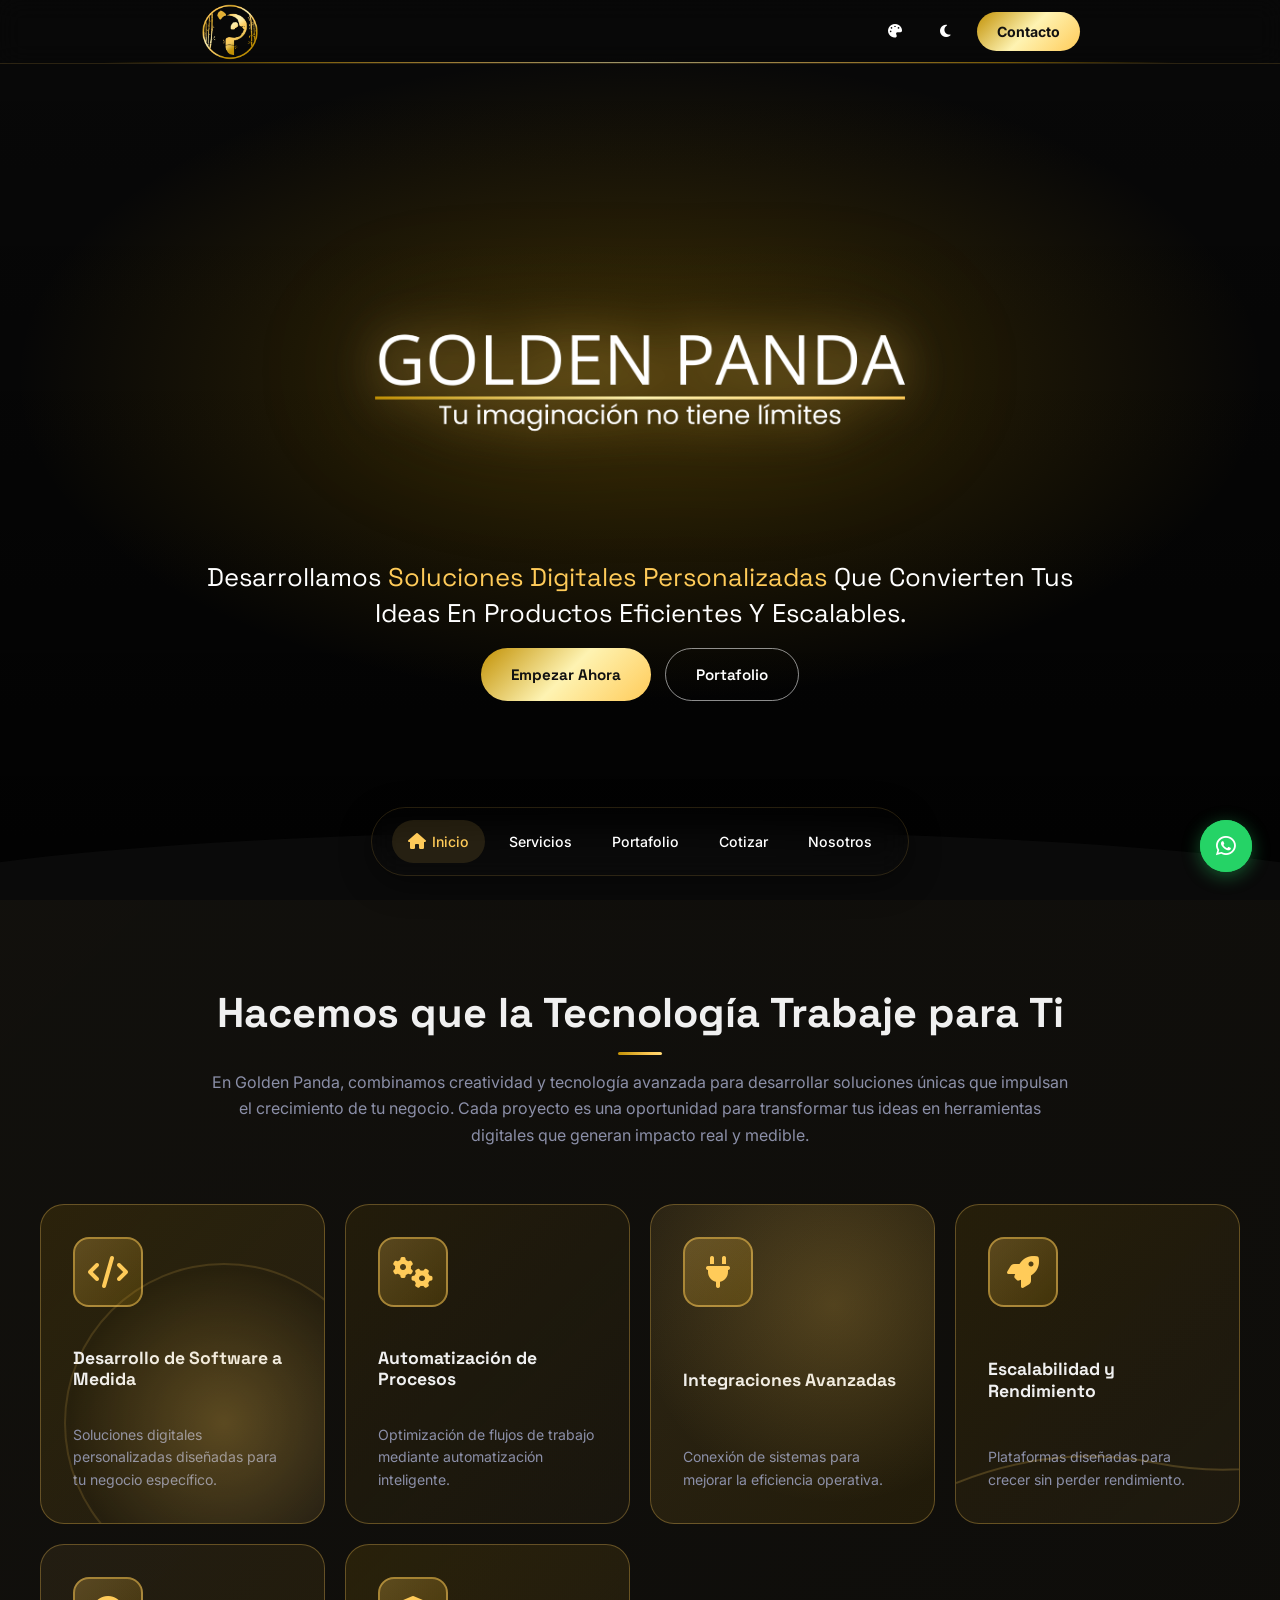
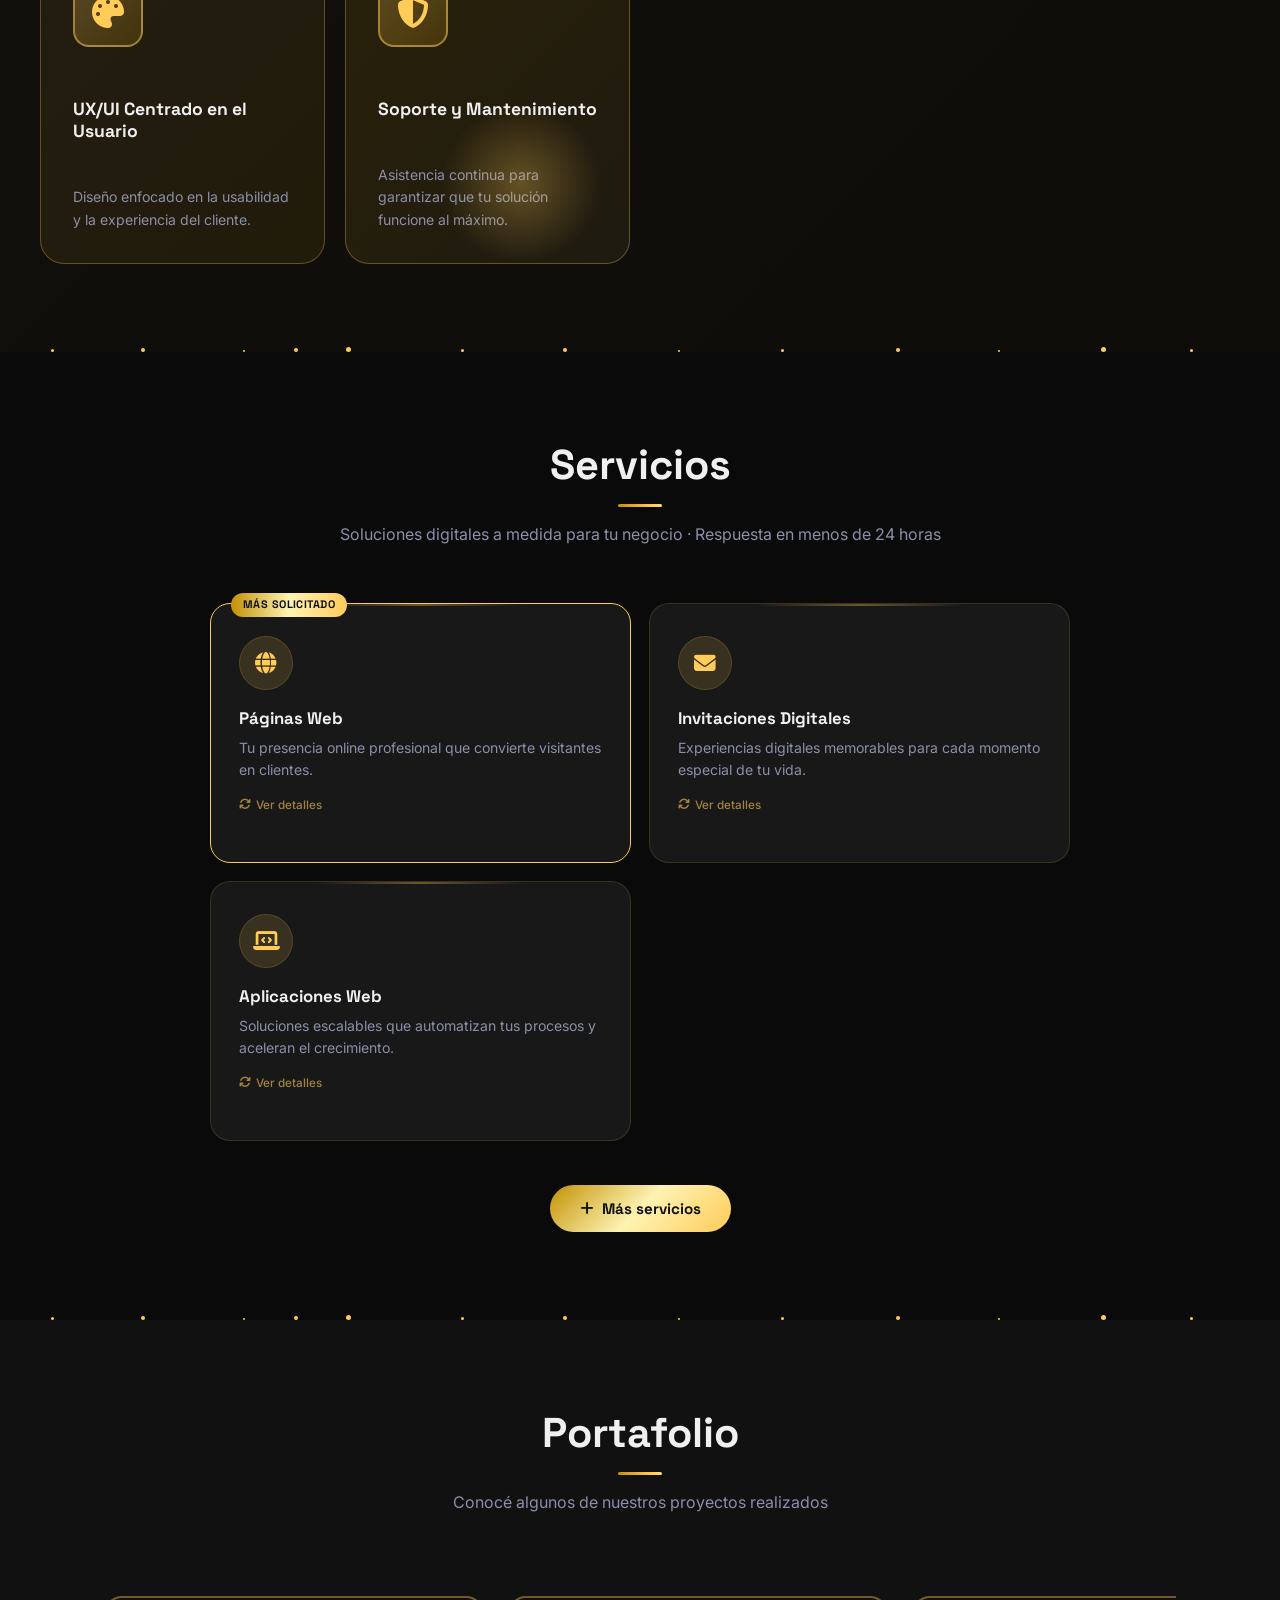
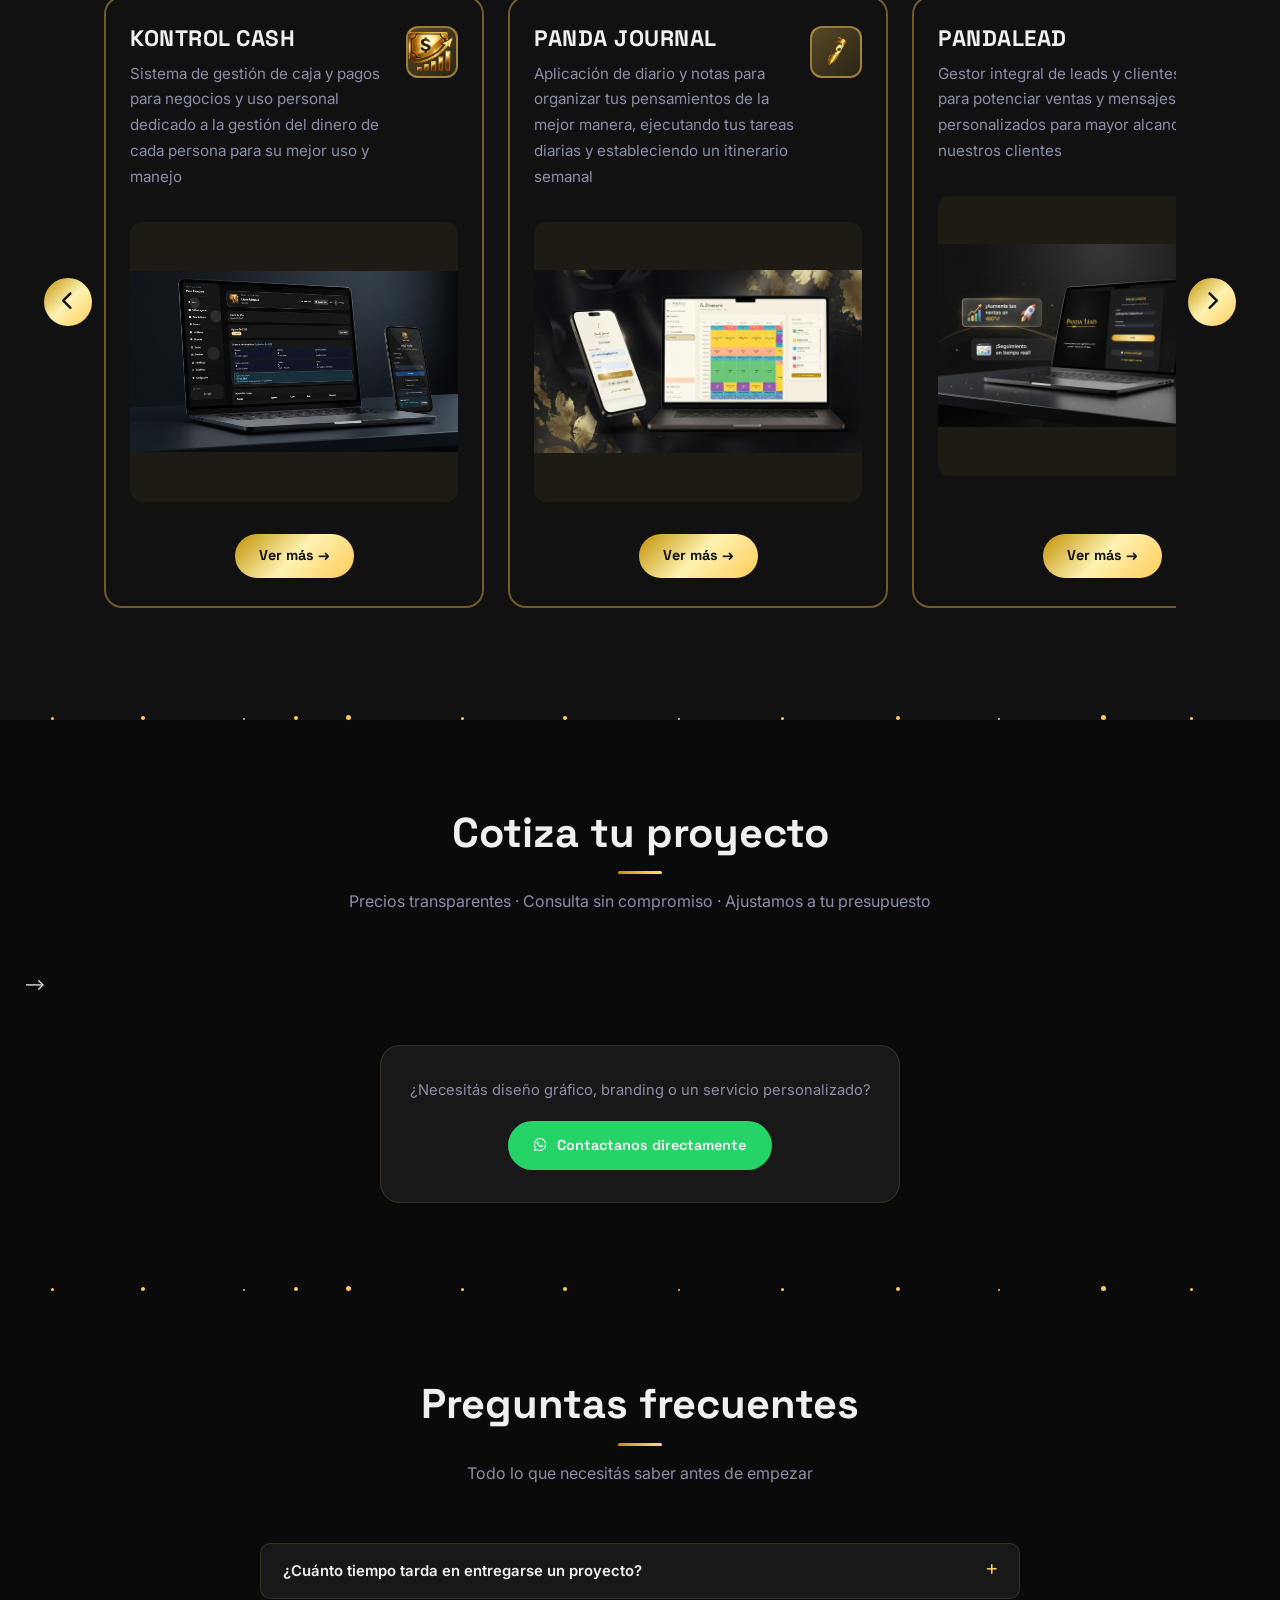
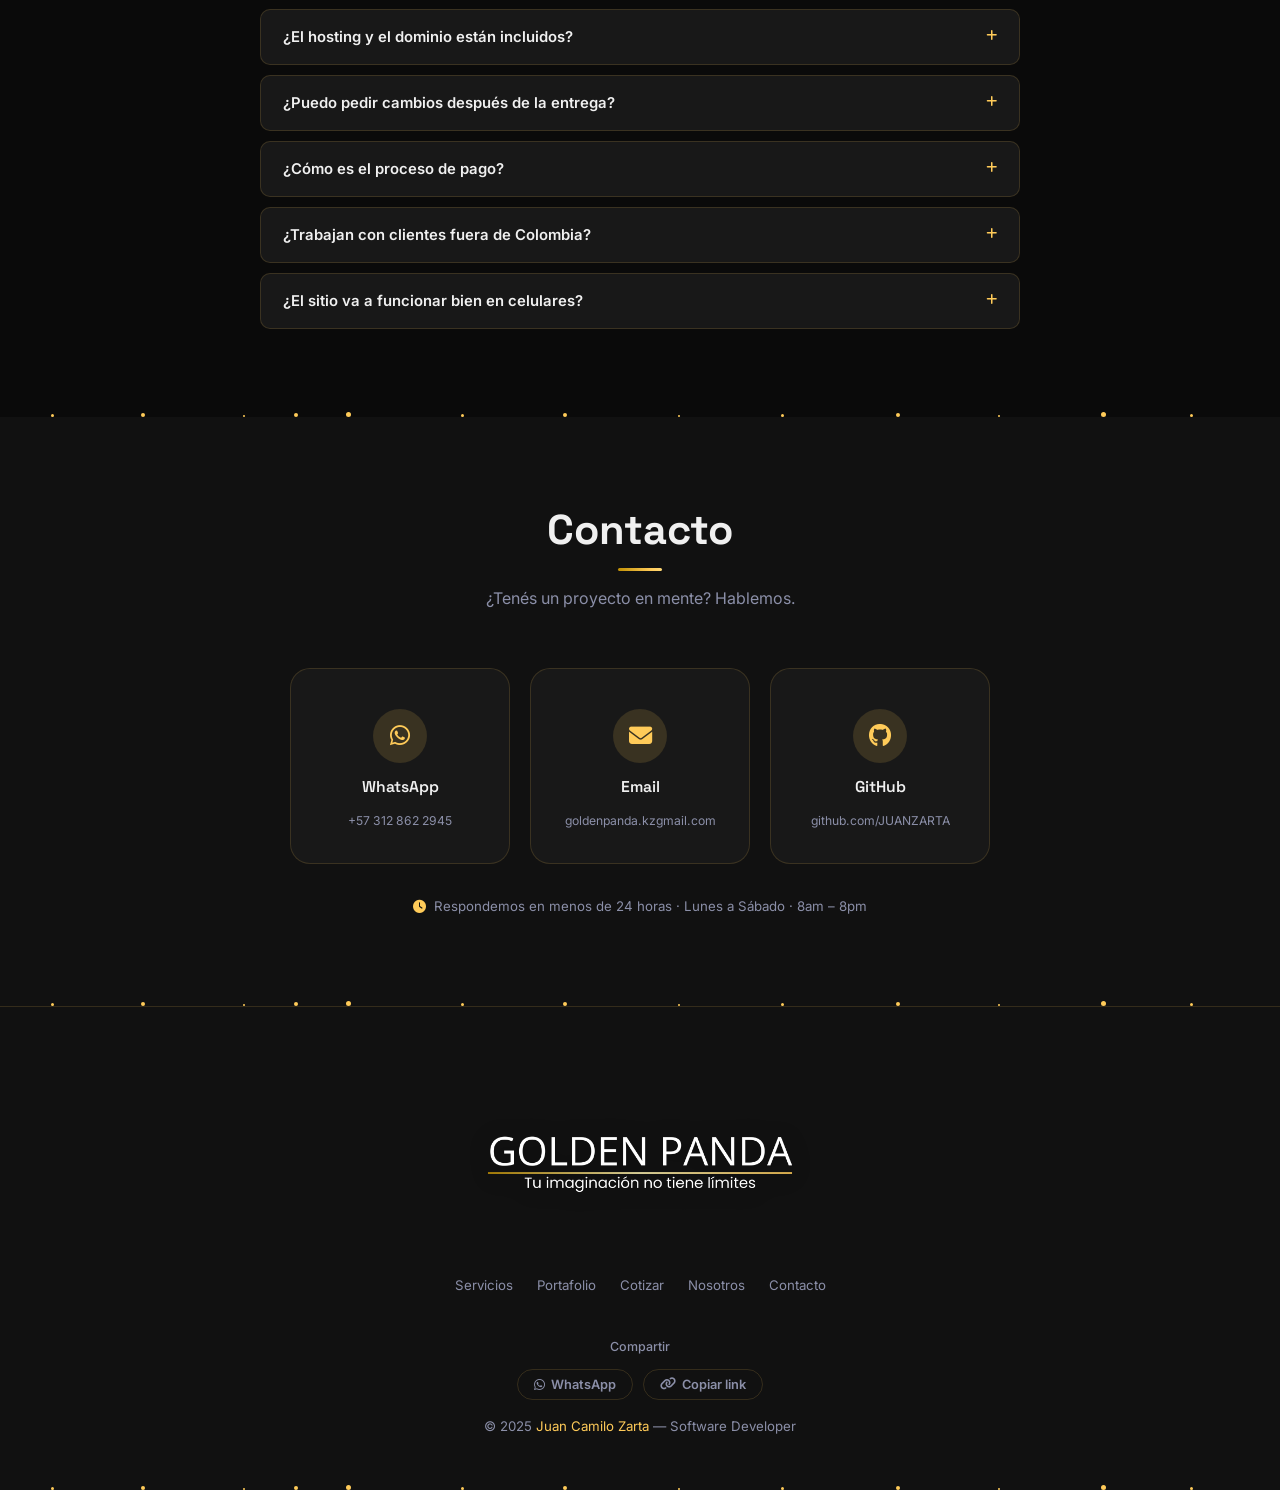
==== commit 7c2f8e7c: "Update: change hero button from Servicios to Portafolio, add Web Personal project" ====
--- a/index.html
+++ b/index.html
@@ -141,7 +141,7 @@
       <p class="hero-tagline">Desarrollamos <span class="gold">Soluciones Digitales Personalizadas</span> Que Convierten Tus Ideas En Productos Eficientes Y Escalables.</p>
       <div class="hero-ctas">
         <a href="#cotizar" class="btn-hero-primary">Empezar Ahora</a>
-        <a href="#portafolio" class="btn-hero-secondary">Servicios</a>
+        <a href="#portafolio" class="btn-hero-secondary">Portafolio</a>
       </div>
       <!-- <p class="hero-visitors">
         <i class="fas fa-eye"></i> Más de <strong>500 personas</strong> lo descubrieron este mes
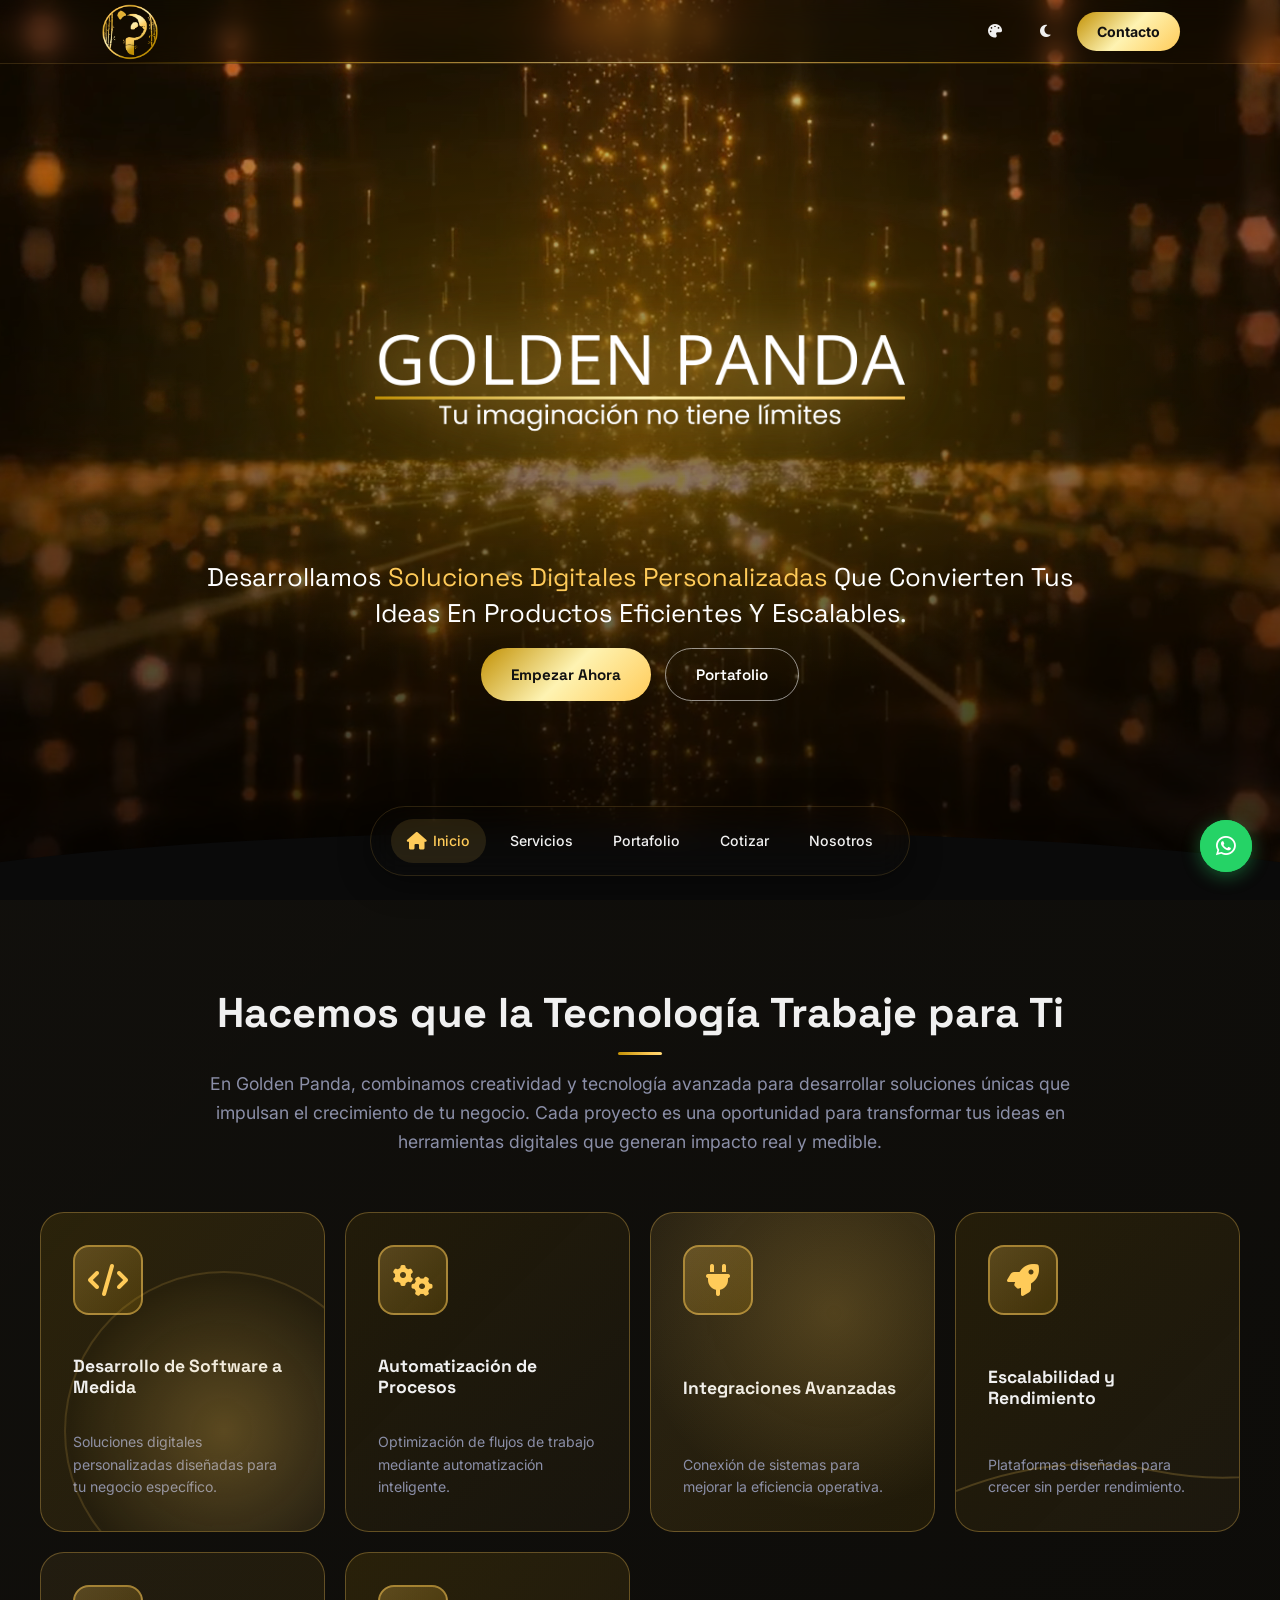
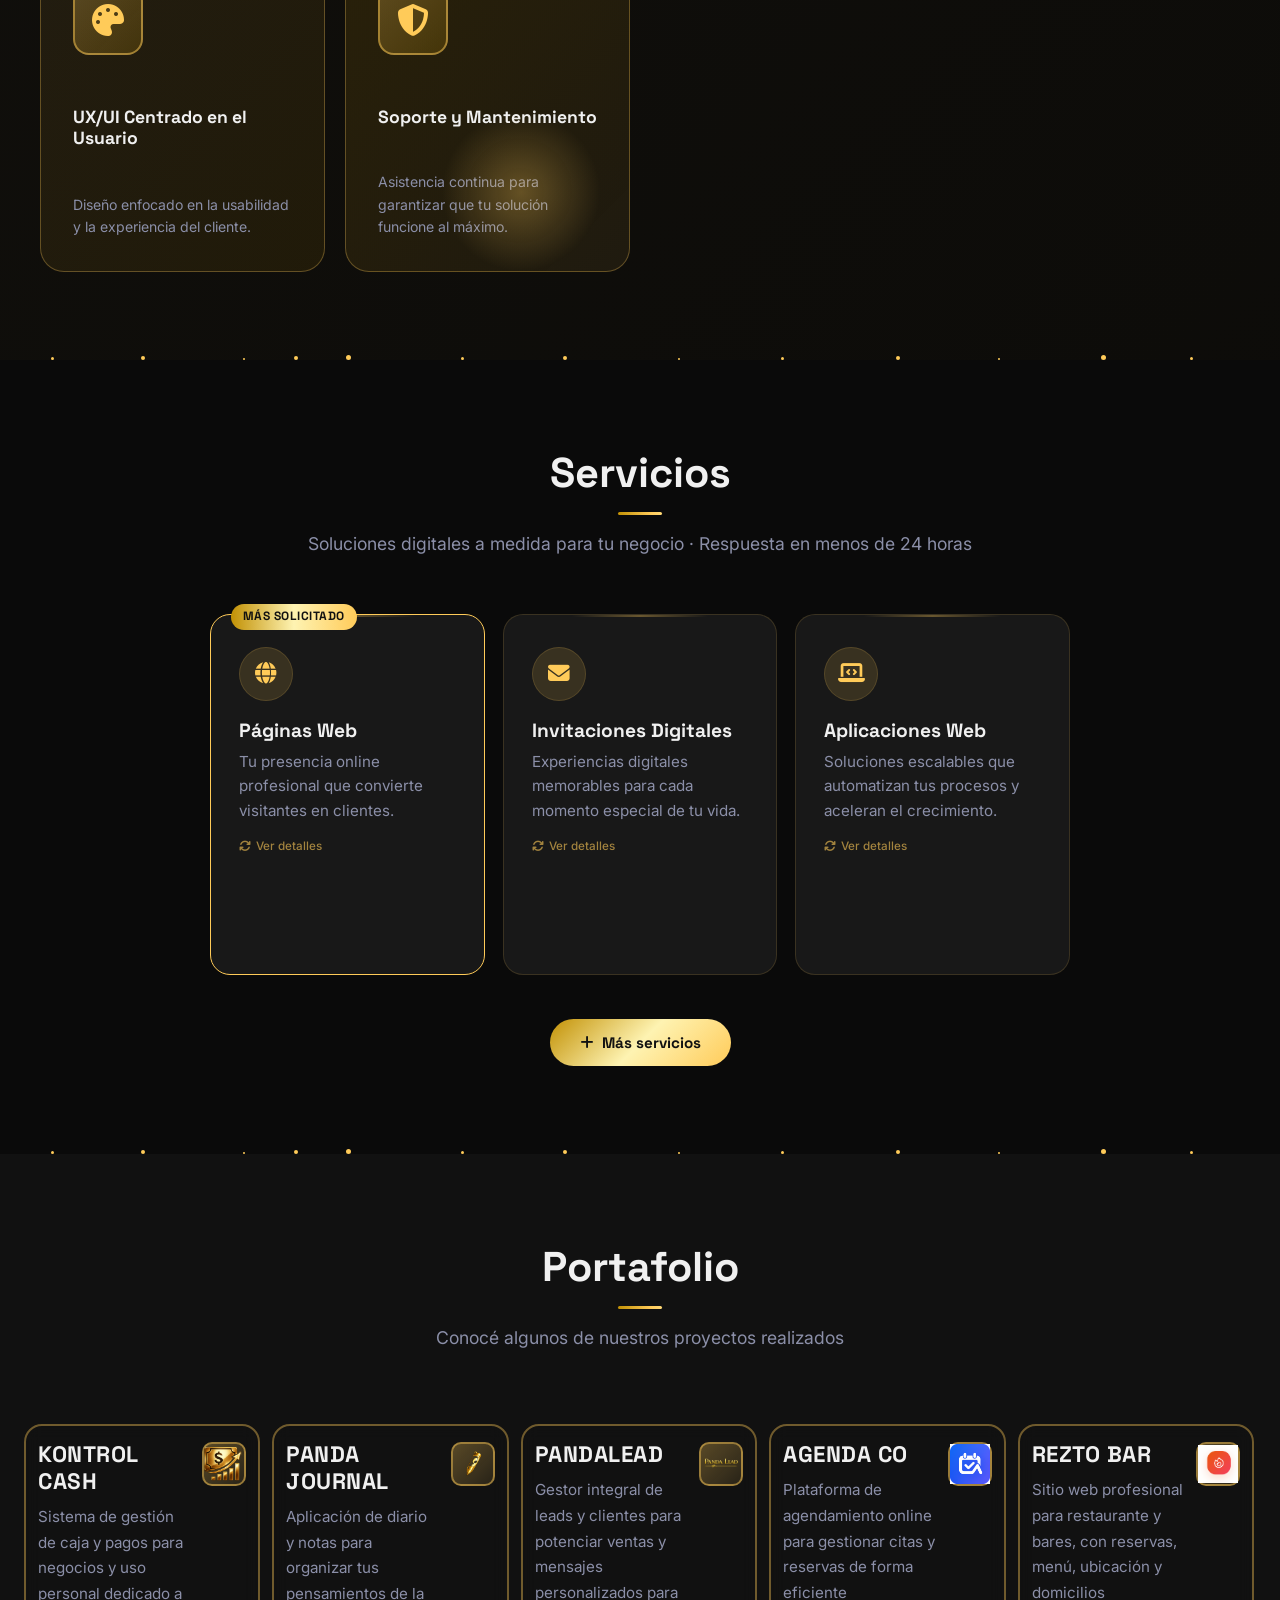
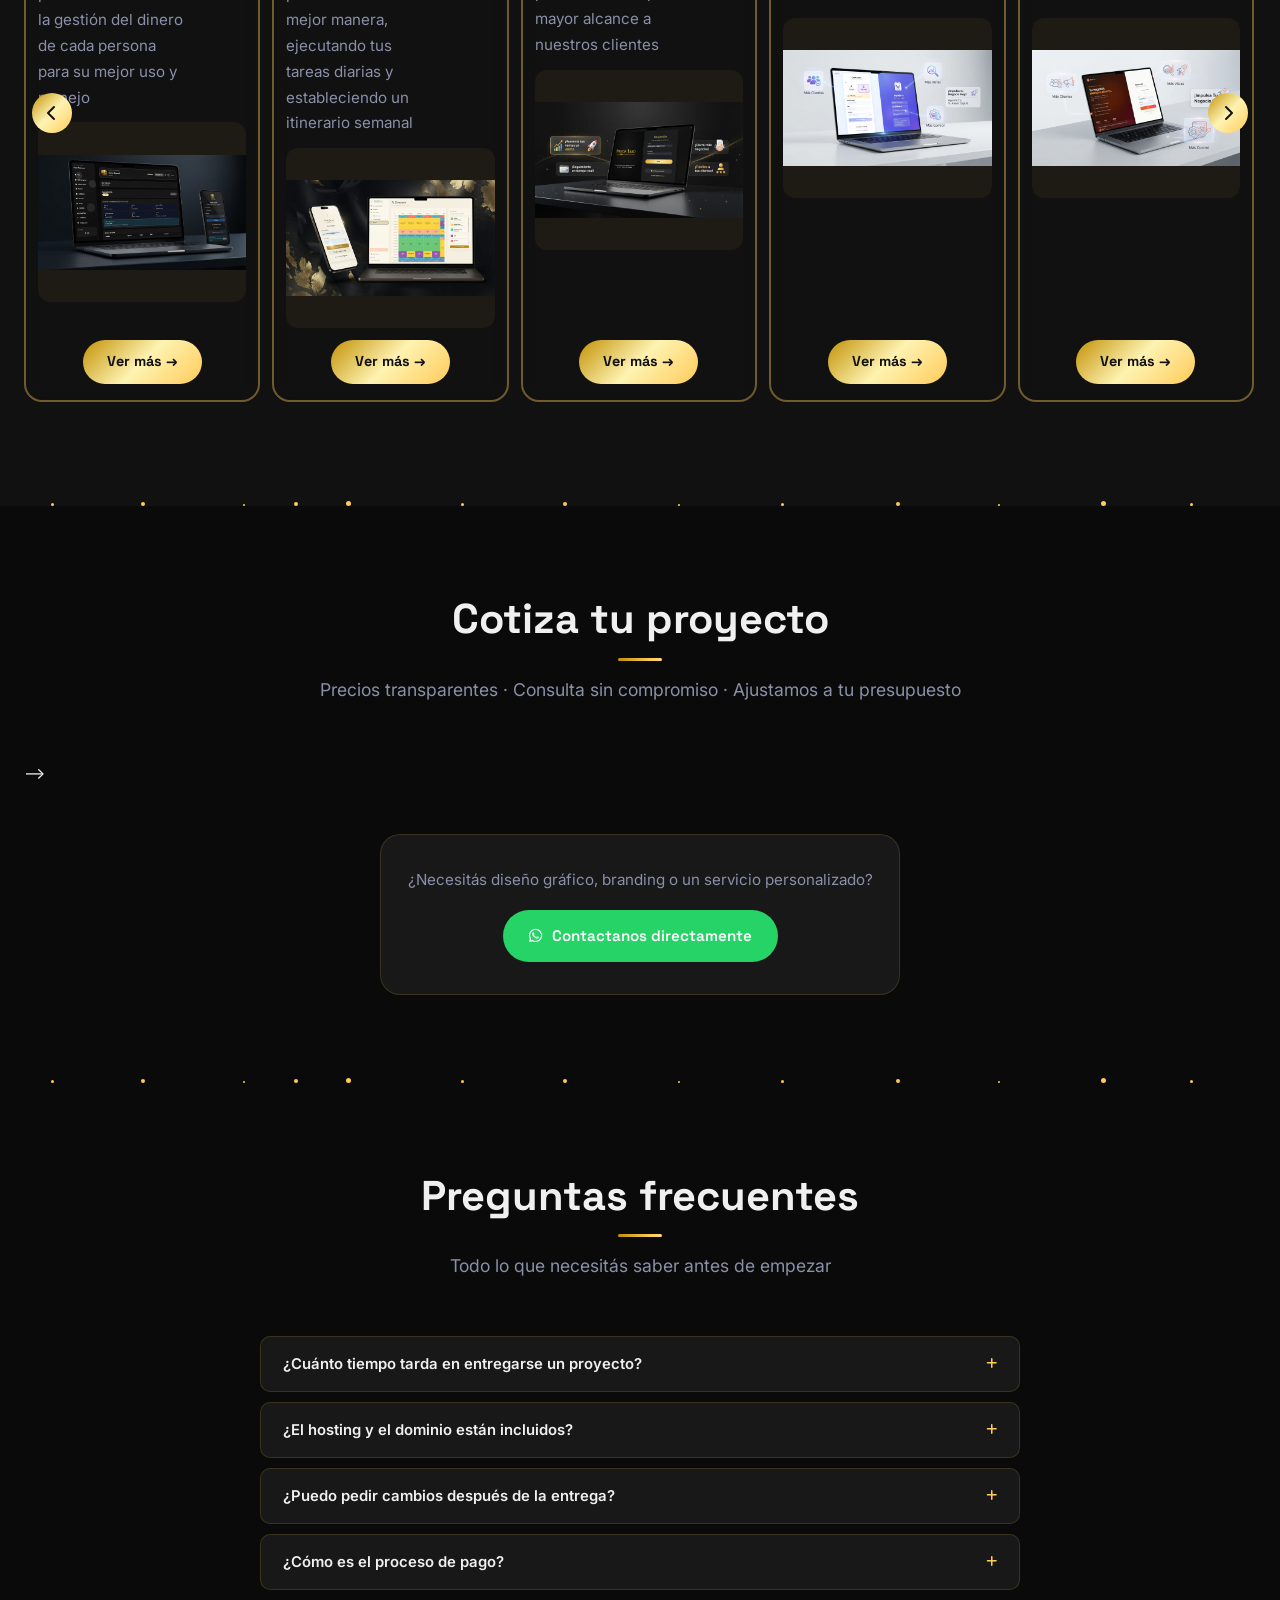
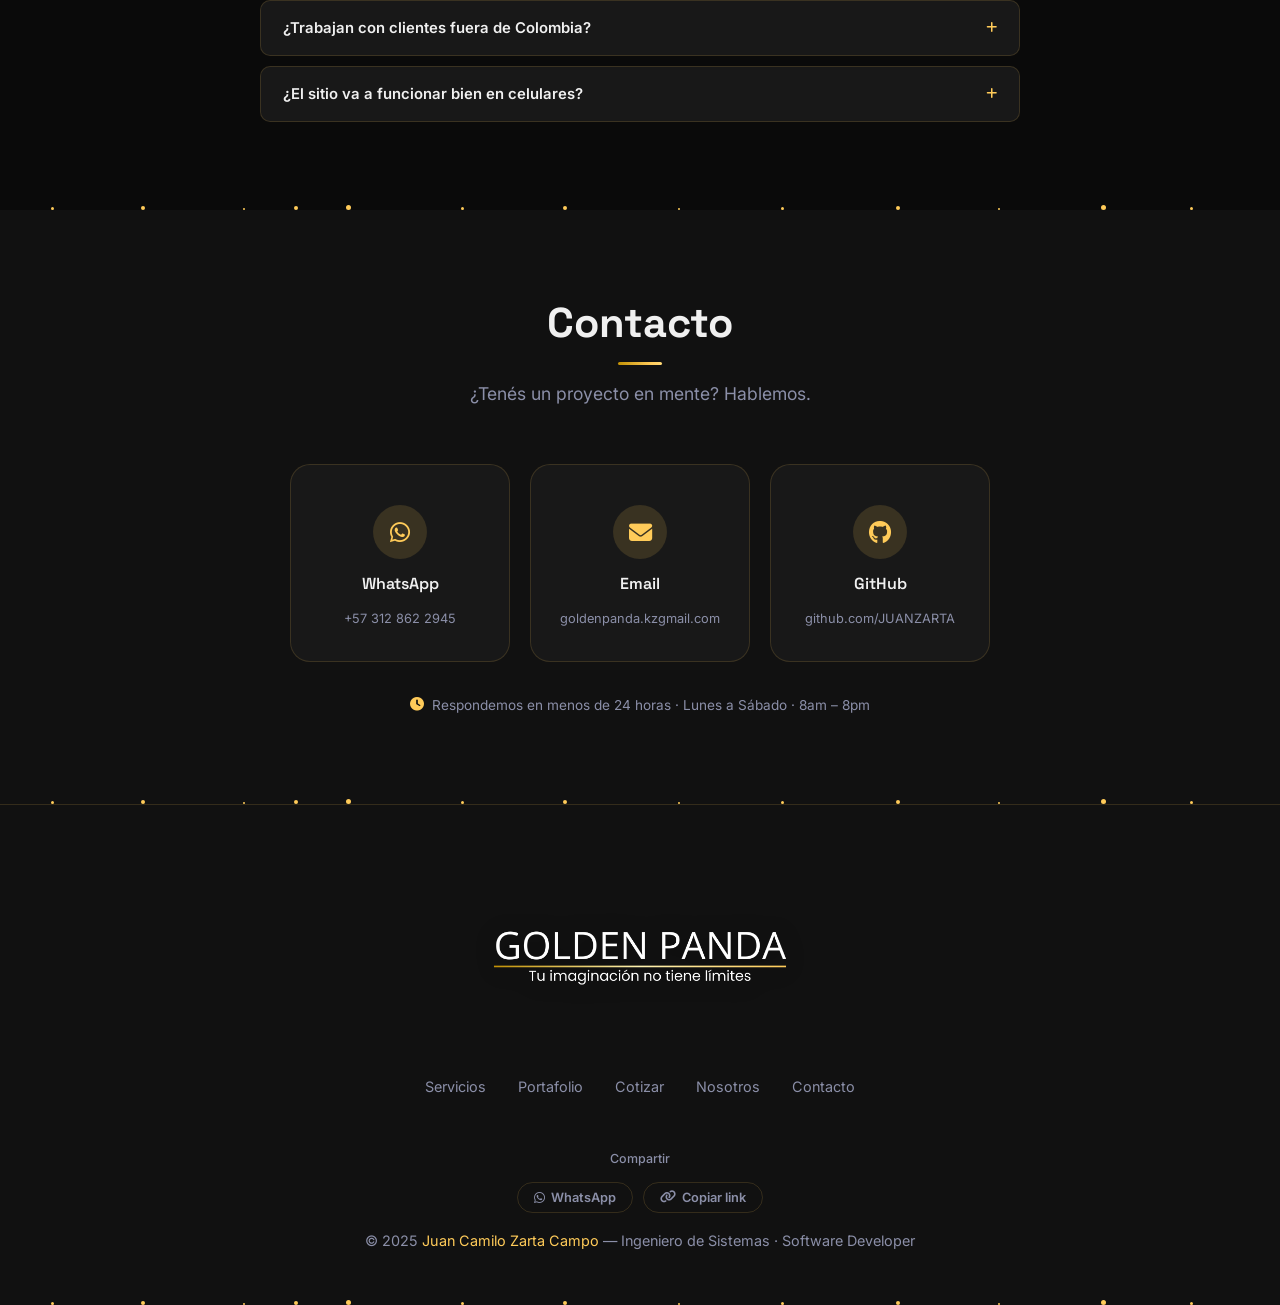
==== commit 0609fd7a: "perf(hero): serve responsive video variants with poster Pick 720p mp4 on mobile/save-data, webm or 1" ====
--- a/index.html
+++ b/index.html
@@ -35,6 +35,7 @@
   </script>
 
   <link rel="icon" type="image/png" href="Image/Icono.png">
+  <link rel="preload" as="image" href="Image/inicio/poster_inicio.jpg" fetchpriority="high">
   <link rel="preload" as="image" href="Image/Logo_Color.png">
   <link rel="dns-prefetch" href="https://fonts.googleapis.com">
   <link rel="dns-prefetch" href="https://cdnjs.cloudflare.com">
@@ -116,10 +117,19 @@
 
   <!-- HERO -->
   <section id="inicio" class="hero">
-    <video class="hero-carousel" autoplay muted loop playsinline>
-      <source src="Image/inicio/clip_inicio.mp4" type="video/mp4">
-      Tu navegador no soporta videos HTML5.
-    </video>
+    <video class="hero-carousel" autoplay muted loop playsinline preload="auto" poster="Image/inicio/poster_inicio.jpg" aria-hidden="true"></video>
+    <script>
+      // Elige la fuente según pantalla/conexión ANTES de que el navegador descargue nada.
+      (function () {
+        var v = document.currentScript.previousElementSibling;
+        var c = navigator.connection || {};
+        var small = matchMedia('(max-width: 767px)').matches || c.saveData || /(^|-)2g$/.test(c.effectiveType || '');
+        var webm = !!v.canPlayType && v.canPlayType('video/webm; codecs="vp9"') === 'probably';
+        v.src = small ? 'Image/inicio/clip_inicio_720.mp4'
+              : webm  ? 'Image/inicio/clip_inicio_1080.webm'
+                      : 'Image/inicio/clip_inicio_1080.mp4';
+      })();
+    </script>
 
     <!-- HERO CAROUSEL IMAGES [COMENTADO — Lógica de carrusel conservada para referencia]
     <div class="hero-carousel">
@@ -802,7 +812,7 @@
         </button>
       </div>
     </div>
-    <p class="footer-credits">© 2025 <span class="gold">Juan Camilo Zarta</span> — Software Developer</p>
+    <p class="footer-credits">© 2025 <span class="gold">Juan Camilo Zarta Campo</span> — Ingeniero de Sistemas · Software Developer</p>
   </footer>
 
   <!-- MODAL EXTRAS — MÁS SERVICIOS PRICING -->
--- a/css/style.css
+++ b/css/style.css
@@ -237,7 +237,7 @@
 
 .section-sub {
   color: var(--text-muted);
-  font-size: 1rem;
+  font-size: clamp(0.9rem, 1.5vw, 1.1rem);
   margin-top: 10px;
   max-width: 900px;
   margin-left: auto;
--- a/css/navbar.css
+++ b/css/navbar.css
@@ -11,7 +11,7 @@
   align-items: center;
   justify-content: space-between;
   padding: 0 32px;
-  z-index: 900;
+  z-index: 100;
   background: var(--navbar-bg);
   backdrop-filter: blur(16px);
   -webkit-backdrop-filter: blur(16px);
@@ -47,7 +47,7 @@
   gap: 10px;
   font-family: 'Space Grotesk', sans-serif;
   font-weight: 700;
-  font-size: 1.05rem;
+  font-size: clamp(0.9rem, 2vw, 1.1rem);
   color: var(--text);
   transition: color var(--transition);
   white-space: nowrap;
@@ -68,13 +68,16 @@
 }
 
 .navbar-links li a {
-  font-size: 0.88rem;
+  font-size: clamp(0.8rem, 1.5vw, 0.9rem);
   font-weight: 500;
   color: var(--text-muted);
-  padding: 6px 14px;
+  padding: clamp(4px, 1vw, 6px) clamp(12px, 1.5vw, 14px);
   border-radius: 999px;
   transition: color var(--transition), background var(--transition);
   white-space: nowrap;
+  min-height: 36px;
+  display: flex;
+  align-items: center;
 }
 
 .navbar-links li a:hover {
@@ -108,7 +111,7 @@
   align-items: center;
   justify-content: center;
   font-size: 0.88rem;
-  color: #FFFFFF;
+  color: var(--text);
   transition: color var(--transition), background var(--transition);
 }
 
@@ -151,7 +154,7 @@
   right: 0;
   background: var(--surface);
   border-bottom: 1px solid var(--border);
-  z-index: 800;
+  z-index: 90;
   transform: translateY(-8px);
   opacity: 0;
   visibility: hidden;
@@ -171,11 +174,14 @@
 
 .mobile-menu ul li a {
   display: block;
-  padding: 13px 32px;
-  font-size: 0.95rem;
+  padding: clamp(10px, 2vw, 13px) clamp(20px, 3vw, 32px);
+  font-size: clamp(0.85rem, 2vw, 0.95rem);
   font-weight: 500;
   color: var(--text-muted);
   transition: color var(--transition), background var(--transition);
+  min-height: 44px;
+  display: flex;
+  align-items: center;
 }
 
 .mobile-menu ul li a:hover {
@@ -186,7 +192,7 @@
 .mobile-overlay {
   position: fixed;
   inset: 0;
-  z-index: 700;
+  z-index: 80;
   display: none;
 }
 
@@ -197,14 +203,10 @@
 /* ============================================================
    RESPONSIVE
    ============================================================ */
-@media (max-width: 768px) {
+@media (max-width: 767px) {
   .navbar { padding: 0 20px; }
   .navbar-links { display: none; }
   .hamburger { display: flex; }
-}
-
-@media (max-width: 420px) {
-  .navbar-name { display: none; }
 }
 
 /* ============================================================
@@ -214,7 +216,7 @@
   display: flex;
   align-items: center;
   justify-content: space-between;
-  padding: 16px min(16vw, 200px);
+  padding: 16px 20px;
   background: rgba(var(--bg-rgb), 0.88);
   backdrop-filter: blur(12px);
   border-bottom: 1px solid var(--border);
@@ -222,23 +224,30 @@
   top: 0;
   left: 0;
   right: 0;
-  z-index: 999;
+  z-index: 100;
   transition: background var(--transition), border-color var(--transition);
 }
 
+@media (min-width: 768px) {
+  .navbar-top {
+    padding: 16px clamp(20px, 8vw, 100px);
+  }
+}
+
 .navbar-top .navbar-brand {
   display: flex;
   align-items: center;
   gap: 10px;
-  font-size: 1.1rem;
+  font-size: clamp(0.9rem, 2vw, 1.15rem);
   font-weight: 700;
   color: var(--text);
   text-decoration: none;
 }
 
 .navbar-top .navbar-icon {
-  width: 60px;
-  height: 60px;
+  width: clamp(48px, 12vw, 60px);
+  height: clamp(48px, 12vw, 60px);
+  object-fit: contain;
 }
 
 .navbar-top .navbar-name {
@@ -252,24 +261,31 @@
 .navbar-top .navbar-controls {
   display: flex;
   align-items: center;
-  gap: 14px;
+  gap: clamp(8px, 2vw, 14px);
 }
 
 .nav-cta-btn {
-  padding: 8px 20px;
+  padding: clamp(6px, 1.5vw, 8px) clamp(14px, 3vw, 20px);
   background: linear-gradient(135deg, var(--gold-dark) 0%, var(--gold-light) 50%, var(--gold) 100%);
   color: var(--on-gold);
   border-radius: 999px;
   font-weight: 700;
-  font-size: 0.88rem;
+  font-size: clamp(0.75rem, 2vw, 0.88rem);
   text-decoration: none;
   transition: all var(--transition);
   cursor: pointer;
+  white-space: nowrap;
 }
 
 .nav-cta-btn:hover {
   background: var(--gold-dark);
   transform: scale(1.05);
+}
+
+@media (max-width: 480px) {
+  .nav-cta-btn {
+    display: none;
+  }
 }
 
 /* ============================================================
@@ -280,7 +296,7 @@
   bottom: 24px;
   left: 50%;
   transform: translateX(-50%);
-  z-index: 998;
+  z-index: 110;
 
   display: flex;
   align-items: center;
@@ -297,15 +313,19 @@
 .navbar-bottom .nav-item {
   display: flex;
   align-items: center;
-  gap: 6px;
-  padding: 10px 16px;
-  color: #FFFFFF;
+  gap: clamp(4px, 1vw, 6px);
+  padding: clamp(8px, 1.5vw, 10px) clamp(12px, 2vw, 16px);
+  color: var(--text);
   text-decoration: none;
   font-weight: 500;
-  font-size: 0.88rem;
+  font-size: clamp(0.75rem, 1.5vw, 0.88rem);
   border-radius: 999px;
   transition: all var(--transition);
   white-space: nowrap;
+  min-height: 44px;
+  display: flex;
+  align-items: center;
+  justify-content: center;
 }
 
 .navbar-bottom .nav-item:hover,
@@ -314,21 +334,44 @@
   color: var(--gold);
 }
 
+/* Modo claro: el dorado claro (--gold) no contrasta sobre fondo claro */
+:root.light .navbar-bottom .nav-item:hover,
+:root.light .navbar-bottom .nav-item.active,
+:root.light .btn-palette:hover,
+:root.light .btn-theme:hover {
+  color: var(--gold-dark);
+}
+
 .navbar-bottom .nav-item i {
-  font-size: 1rem;
-}
-
-/* Para pantallas pequeñas */
-@media (max-width: 640px) {
+  font-size: clamp(0.9rem, 2vw, 1.1rem);
+}
+
+/* Mobile styles — standardized breakpoints */
+@media (max-width: 767px) {
+  .navbar {
+    padding: 0 16px;
+  }
+
+  .navbar-links {
+    display: none;
+  }
+
+  .hamburger {
+    display: flex;
+  }
+}
+
+@media (max-width: 639px) {
   .navbar-bottom {
     bottom: 16px;
-    padding: 10px 14px;
-    gap: 6px;
+    padding: clamp(8px, 2vw, 10px) clamp(12px, 2vw, 14px);
+    gap: 4px;
+    max-width: calc(100vw - 32px);
   }
 
   .navbar-bottom .nav-item {
-    padding: 8px 12px;
-    font-size: 0.75rem;
+    padding: clamp(6px, 1.5vw, 8px) clamp(10px, 2vw, 12px);
+    font-size: clamp(0.6rem, 1.8vw, 0.75rem);
   }
 
   .navbar-bottom .nav-item span {
@@ -338,4 +381,27 @@
   .navbar-bottom .nav-item:first-child span {
     display: inline;
   }
-}
+
+  .navbar-bottom .nav-item i {
+    font-size: 0.9rem;
+  }
+}
+
+@media (max-width: 480px) {
+  .navbar-bottom {
+    bottom: 12px;
+    right: 12px;
+    left: 12px;
+    transform: translateX(0);
+    width: calc(100vw - 24px);
+    gap: 2px;
+  }
+
+  .navbar-bottom .nav-item {
+    padding: 6px 8px;
+    min-height: 44px;
+    display: flex;
+    align-items: center;
+    justify-content: center;
+  }
+}
--- a/css/sections.css
+++ b/css/sections.css
@@ -3,7 +3,7 @@
    ============================================================ */
 .hero {
   position: relative;
-  height: 100vh;
+  height: 100dvh;
   min-height: 580px;
   display: flex;
   align-items: center;
@@ -82,8 +82,8 @@
 .btn-hero-primary {
   font-family: 'Space Grotesk', sans-serif;
   font-weight: 700;
-  font-size: 0.95rem;
-  padding: 14px 30px;
+  font-size: clamp(0.85rem, 2vw, 0.95rem);
+  padding: clamp(10px, 2vw, 14px) clamp(24px, 3vw, 30px);
   border-radius: 999px;
   background: linear-gradient(135deg, var(--gold-dark) 0%, var(--gold-light) 50%, var(--gold) 100%);
   color: var(--on-gold);
@@ -119,8 +119,8 @@
 .btn-hero-secondary {
   font-family: 'Space Grotesk', sans-serif;
   font-weight: 600;
-  font-size: 0.95rem;
-  padding: 13px 30px;
+  font-size: clamp(0.85rem, 2vw, 0.95rem);
+  padding: clamp(10px, 2vw, 13px) clamp(24px, 3vw, 30px);
   border-radius: 999px;
   border: 1.5px solid rgba(255, 255, 255, 0.55);
   color: #fff;
@@ -196,14 +196,14 @@
 
 .hero-stat strong {
   font-family: 'Space Grotesk', sans-serif;
-  font-size: 1.35rem;
+  font-size: clamp(1rem, 2.5vw, 1.4rem);
   font-weight: 800;
   color: var(--gold);
   line-height: 1;
 }
 
 .hero-stat span {
-  font-size: 0.72rem;
+  font-size: clamp(0.65rem, 1.2vw, 0.8rem);
   color: rgba(255, 255, 255, 0.6);
   text-transform: uppercase;
   letter-spacing: 0.05em;
@@ -245,19 +245,35 @@
   background: linear-gradient(90deg, var(--gold-dark), var(--gold-light), var(--gold));
   color: var(--on-gold);
   font-family: 'Space Grotesk', sans-serif;
-  font-size: 0.68rem;
+  font-size: clamp(0.6rem, 1.2vw, 0.75rem);
   font-weight: 700;
-  padding: 3px 12px;
+  padding: clamp(2px, 0.5vw, 3px) clamp(10px, 1.5vw, 12px);
   border-radius: 999px;
   text-transform: uppercase;
   letter-spacing: 0.04em;
 }
 .services-grid {
   display: grid;
-  grid-template-columns: repeat(2, 1fr);
+  grid-template-columns: 1fr;
   gap: 18px;
-  max-width: 860px;
+  max-width: 100%;
   margin: 0 auto;
+  padding: 0 16px;
+}
+
+@media (min-width: 480px) {
+  .services-grid {
+    grid-template-columns: repeat(2, 1fr);
+    max-width: 860px;
+    padding: 0;
+  }
+}
+
+@media (min-width: 1024px) {
+  .services-grid {
+    grid-template-columns: repeat(3, 1fr);
+    gap: 18px;
+  }
 }
 
 .service-card {
@@ -324,14 +340,14 @@
 }
 
 .service-card h3 {
-  font-size: 1.05rem;
+  font-size: clamp(0.95rem, 2.5vw, 1.2rem);
   margin-bottom: 8px;
   color: var(--text);
 }
 
 .service-card p {
   color: var(--text-muted);
-  font-size: 0.88rem;
+  font-size: clamp(0.8rem, 1.8vw, 0.95rem);
   line-height: 1.6;
 }
 
@@ -350,8 +366,8 @@
   color: var(--on-gold);
   font-family: 'Space Grotesk', sans-serif;
   font-weight: 700;
-  font-size: 0.95rem;
-  padding: 14px 30px;
+  font-size: clamp(0.85rem, 2vw, 0.95rem);
+  padding: clamp(10px, 2vw, 14px) clamp(24px, 3vw, 30px);
   border-radius: 999px;
   border: none;
   cursor: pointer;
@@ -361,6 +377,7 @@
   gap: 8px;
   position: relative;
   overflow: hidden;
+  min-height: 44px;
 }
 
 .btn-more::after {
@@ -394,10 +411,11 @@
   display: flex;
   align-items: center;
   justify-content: center;
-  padding: 24px;
+  padding: clamp(16px, 5vw, 24px);
   opacity: 0;
   visibility: hidden;
   transition: opacity var(--transition), visibility var(--transition);
+  overflow-y: auto;
 }
 
 .modal-overlay.open {
@@ -409,10 +427,11 @@
   background: var(--surface);
   border: 1px solid var(--border);
   border-radius: var(--radius);
-  padding: 40px;
+  padding: clamp(24px, 6vw, 40px);
   max-width: 460px;
   width: 100%;
   position: relative;
+  z-index: 1010;
   transform: translateY(16px);
   transition: transform var(--transition), background var(--transition), border-color var(--transition);
 }
@@ -443,13 +462,13 @@
 }
 
 .modal h3 {
-  font-size: 1.35rem;
+  font-size: clamp(1.1rem, 3.5vw, 1.4rem);
   margin-bottom: 6px;
 }
 
 .modal-sub {
   color: var(--text-muted);
-  font-size: 0.88rem;
+  font-size: clamp(0.8rem, 1.5vw, 0.9rem);
   margin-bottom: 28px;
 }
 
@@ -478,12 +497,12 @@
 }
 
 .modal-item i {
-  font-size: 1.25rem;
+  font-size: clamp(1rem, 2.5vw, 1.3rem);
   color: var(--gold);
 }
 
 .modal-item span {
-  font-size: 0.82rem;
+  font-size: clamp(0.75rem, 1.5vw, 0.85rem);
   color: var(--text-muted);
   line-height: 1.4;
 }
@@ -493,10 +512,31 @@
    ============================================================ */
 .portfolio-grid {
   display: grid;
-  grid-template-columns: repeat(4, 1fr);
+  grid-template-columns: 1fr;
   gap: 18px;
-  max-width: 1200px;
+  max-width: 100%;
   margin: 0 auto;
+  padding: 0 16px;
+}
+
+@media (min-width: 480px) {
+  .portfolio-grid {
+    grid-template-columns: repeat(2, 1fr);
+    padding: 0;
+  }
+}
+
+@media (min-width: 768px) {
+  .portfolio-grid {
+    grid-template-columns: repeat(3, 1fr);
+  }
+}
+
+@media (min-width: 1024px) {
+  .portfolio-grid {
+    grid-template-columns: repeat(4, 1fr);
+    max-width: 1200px;
+  }
 }
 
 .portfolio-card {
@@ -534,13 +574,13 @@
 }
 
 .portfolio-info h4 {
-  font-size: 0.92rem;
+  font-size: clamp(0.85rem, 2vw, 1rem);
   margin-bottom: 5px;
   color: var(--text);
 }
 
 .portfolio-info p {
-  font-size: 0.76rem;
+  font-size: clamp(0.7rem, 1.5vw, 0.8rem);
   color: var(--text-muted);
   margin-bottom: 14px;
   line-height: 1.45;
@@ -554,9 +594,9 @@
 }
 
 .portfolio-tech span {
-  font-size: 0.68rem;
+  font-size: clamp(0.6rem, 1.2vw, 0.75rem);
   font-weight: 600;
-  padding: 2px 8px;
+  padding: clamp(1px, 0.5vw, 2px) clamp(6px, 1vw, 8px);
   border-radius: 4px;
   background: linear-gradient(90deg, var(--gold-dark), var(--gold-light), var(--gold));
   -webkit-background-clip: text;
@@ -570,7 +610,7 @@
   display: inline-flex;
   align-items: center;
   gap: 6px;
-  font-size: 0.78rem;
+  font-size: clamp(0.7rem, 1.5vw, 0.85rem);
   font-weight: 600;
   background: linear-gradient(90deg, var(--gold-dark), var(--gold-light), var(--gold));
   -webkit-background-clip: text;
@@ -578,6 +618,7 @@
   background-clip: text;
   font-family: 'Space Grotesk', sans-serif;
   transition: gap var(--transition);
+  padding: 4px 0;
 }
 
 .btn-ver:hover {
@@ -589,10 +630,26 @@
    ============================================================ */
 .contact-grid {
   display: grid;
-  grid-template-columns: repeat(3, 1fr);
+  grid-template-columns: 1fr;
   gap: 20px;
-  max-width: 700px;
+  max-width: 100%;
   margin: 0 auto;
+  padding: 0 16px;
+}
+
+@media (min-width: 480px) {
+  .contact-grid {
+    grid-template-columns: repeat(2, 1fr);
+    padding: 0;
+  }
+}
+
+@media (min-width: 768px) {
+  .contact-grid {
+    grid-template-columns: repeat(3, 1fr);
+    max-width: 700px;
+    padding: 0;
+  }
 }
 
 .contact-card {
@@ -632,57 +689,180 @@
 .contact-label {
   font-family: 'Space Grotesk', sans-serif;
   font-weight: 600;
-  font-size: 0.98rem;
+  font-size: clamp(0.88rem, 2vw, 1rem);
   color: var(--text);
 }
 
 .contact-hint {
-  font-size: 0.76rem;
+  font-size: clamp(0.7rem, 1.5vw, 0.8rem);
   color: var(--text-muted);
 }
 
 /* ============================================================
-   RESPONSIVE
+   RESPONSIVE — Standardized Breakpoints
    ============================================================ */
-@media (max-width: 1024px) {
+
+/* Tablet large (1024px+) to Desktop standard */
+@media (max-width: 1023px) {
   .portfolio-grid {
     grid-template-columns: repeat(3, 1fr);
   }
 }
 
-@media (max-width: 768px) {
+/* Tablet standard (768px - 1023px) */
+@media (max-width: 1023px) and (min-width: 768px) {
+  .section {
+    padding: 80px 32px;
+  }
+
+  .services-grid {
+    grid-template-columns: repeat(2, 1fr);
+    max-width: 900px;
+  }
+
+  .portfolio-grid {
+    grid-template-columns: repeat(3, 1fr);
+  }
+
+  .contact-grid {
+    grid-template-columns: repeat(2, 1fr);
+  }
+}
+
+/* Tablet small to Mobile large (480px - 767px) */
+@media (max-width: 767px) {
   .section {
     padding: 64px 20px;
   }
 
+  .section-sub {
+    padding: 0 16px;
+  }
+
   .services-grid {
     grid-template-columns: 1fr;
-    max-width: 480px;
+    max-width: 100%;
   }
 
   .portfolio-grid {
     grid-template-columns: repeat(2, 1fr);
+    gap: 14px;
   }
 
   .contact-grid {
     grid-template-columns: 1fr;
-    max-width: 340px;
+    max-width: 100%;
   }
 
   .modal {
-    padding: 32px 24px;
-  }
-}
-
-@media (max-width: 520px) {
+    padding: clamp(20px, 5vw, 32px);
+    max-width: 90vw;
+  }
+
+  .modal-overlay {
+    padding: clamp(12px, 4vw, 16px);
+  }
+}
+
+/* Mobile large (480px - 639px) */
+@media (max-width: 639px) {
+  .section {
+    padding: 56px 16px;
+  }
+
+  .services-grid {
+    grid-template-columns: 1fr;
+    gap: 14px;
+    max-width: 100%;
+  }
+
   .portfolio-grid {
     grid-template-columns: 1fr;
-    max-width: 380px;
-    margin: 0 auto;
+    gap: 12px;
+  }
+
+  .contact-grid {
+    grid-template-columns: 1fr;
+    gap: 16px;
   }
 
   .modal-grid {
     grid-template-columns: 1fr;
+    gap: 10px;
+  }
+}
+
+/* Mobile small (320px - 479px) */
+@media (max-width: 479px) {
+  .section {
+    padding: 48px 16px;
+  }
+
+  .section-header {
+    margin-bottom: 40px;
+  }
+
+  .section-title {
+    font-size: clamp(1.5rem, 4vw, 2.2rem);
+  }
+
+  .services-grid {
+    grid-template-columns: 1fr;
+    gap: 12px;
+    max-width: 100%;
+  }
+
+  .portfolio-grid {
+    grid-template-columns: 1fr;
+    gap: 12px;
+    max-width: 100%;
+  }
+
+  .portfolio-thumb {
+    height: 100px;
+  }
+
+  .contact-grid {
+    grid-template-columns: 1fr;
+    gap: 16px;
+    max-width: 100%;
+  }
+
+  .modal {
+    max-width: 95vw;
+    padding: clamp(16px, 4vw, 24px);
+  }
+
+  .modal-overlay {
+    padding: clamp(8px, 3vw, 12px);
+  }
+
+  .modal-grid {
+    grid-template-columns: 1fr;
+    gap: 10px;
+  }
+
+  .modal-close {
+    width: 28px;
+    height: 28px;
+    font-size: 0.75rem;
+    top: 12px;
+    right: 12px;
+  }
+
+  .hero-ctas {
+    flex-direction: column;
+    align-items: center;
+    gap: 10px;
+  }
+
+  .btn-hero-primary,
+  .btn-hero-secondary {
+    width: 100%;
+    max-width: 220px;
+    text-align: center;
+    font-size: clamp(0.85rem, 2vw, 0.95rem);
+    padding: clamp(10px, 2vw, 14px) clamp(20px, 4vw, 30px);
   }
 }
 
@@ -692,12 +872,13 @@
 .contact-note {
   text-align: center;
   margin-top: 32px;
-  font-size: 0.83rem;
+  font-size: clamp(0.75rem, 1.5vw, 0.85rem);
   color: var(--text-muted);
   display: flex;
   align-items: center;
   justify-content: center;
   gap: 8px;
+  flex-wrap: wrap;
 }
 
 .contact-note i {
@@ -717,16 +898,19 @@
 }
 
 .currency-btn {
-  padding: 6px 18px;
+  padding: clamp(4px, 1.5vw, 6px) clamp(14px, 2vw, 18px);
   border-radius: 999px;
   font-family: 'Space Grotesk', sans-serif;
-  font-size: 0.82rem;
+  font-size: clamp(0.75rem, 1.5vw, 0.85rem);
   font-weight: 700;
   color: var(--text-muted);
   background: var(--surface);
   border: 1.5px solid var(--border);
   cursor: pointer;
   transition: color var(--transition), background var(--transition), border-color var(--transition);
+  min-height: 36px;
+  display: flex;
+  align-items: center;
 }
 
 .currency-btn.active {
@@ -752,10 +936,10 @@
   display: flex;
   align-items: center;
   gap: 8px;
-  padding: 10px 20px;
+  padding: clamp(8px, 1.5vw, 10px) clamp(16px, 2vw, 20px);
   border-radius: 999px;
   font-family: 'Space Grotesk', sans-serif;
-  font-size: 0.88rem;
+  font-size: clamp(0.8rem, 1.5vw, 0.9rem);
   font-weight: 600;
   color: var(--text-muted);
   background: var(--surface);
@@ -763,6 +947,8 @@
   cursor: pointer;
   transition: color var(--transition), background var(--transition),
               border-color var(--transition);
+  min-height: 44px;
+  white-space: nowrap;
 }
 
 .pricing-tab:hover {
@@ -777,7 +963,7 @@
 }
 
 .pricing-tab i {
-  font-size: 0.85rem;
+  font-size: clamp(0.75rem, 1.5vw, 0.9rem);
 }
 
 .pricing-plans {
@@ -838,14 +1024,14 @@
 }
 
 .plan-name {
-  font-size: 1.05rem;
+  font-size: clamp(0.95rem, 2vw, 1.1rem);
   margin-bottom: 14px;
   color: var(--text);
 }
 
 .plan-price {
   font-family: 'Space Grotesk', sans-serif;
-  font-size: 1.9rem;
+  font-size: clamp(1.5rem, 3vw, 1.9rem);
   font-weight: 800;
   color: var(--gold);
   margin-bottom: 24px;
@@ -854,7 +1040,7 @@
 
 .plan-price span,
 .plan-price small {
-  font-size: 0.75rem;
+  font-size: clamp(0.65rem, 1.2vw, 0.8rem);
   font-weight: 500;
   color: var(--text-muted);
   margin-left: 4px;
@@ -872,7 +1058,7 @@
   display: flex;
   align-items: flex-start;
   gap: 9px;
-  font-size: 0.85rem;
+  font-size: clamp(0.8rem, 1.5vw, 0.9rem);
   color: var(--text-muted);
   padding: 5px 0;
   line-height: 1.4;
@@ -880,7 +1066,7 @@
 
 .plan-features li i {
   color: var(--gold);
-  font-size: 0.75rem;
+  font-size: clamp(0.65rem, 1.2vw, 0.8rem);
   flex-shrink: 0;
   margin-top: 3px;
 }
@@ -888,15 +1074,19 @@
 .btn-plan {
   display: block;
   text-align: center;
-  padding: 12px;
+  padding: clamp(10px, 2vw, 12px);
   border-radius: var(--radius-sm);
   font-family: 'Space Grotesk', sans-serif;
   font-weight: 600;
-  font-size: 0.88rem;
+  font-size: clamp(0.8rem, 1.5vw, 0.9rem);
   background: var(--gold-glow);
   color: var(--gold);
   border: 1.5px solid var(--gold);
   transition: background var(--transition), color var(--transition), transform var(--transition);
+  min-height: 44px;
+  display: flex;
+  align-items: center;
+  justify-content: center;
 }
 
 .btn-plan:hover {
@@ -935,21 +1125,23 @@
 
 .pricing-other-inner p {
   color: var(--text-muted);
-  font-size: 0.92rem;
+  font-size: clamp(0.85rem, 1.8vw, 0.95rem);
 }
 
 .btn-other {
   display: inline-flex;
   align-items: center;
   gap: 10px;
-  padding: 13px 26px;
+  padding: clamp(10px, 2vw, 13px) clamp(20px, 3vw, 26px);
   border-radius: 999px;
   background: var(--wa);
   color: #fff;
   font-family: 'Space Grotesk', sans-serif;
   font-weight: 600;
-  font-size: 0.9rem;
+  font-size: clamp(0.85rem, 1.8vw, 0.95rem);
   transition: background var(--transition), transform var(--transition);
+  min-height: 44px;
+  white-space: nowrap;
 }
 
 .btn-other:hover {
@@ -978,16 +1170,14 @@
 }
 
 @media (max-width: 480px) {
-  .hero-ctas {
-    flex-direction: column;
-    align-items: center;
-  }
-
-  .btn-hero-primary,
-  .btn-hero-secondary {
-    width: 100%;
-    max-width: 240px;
-    text-align: center;
+  .pricing-plans {
+    max-width: 100%;
+    padding: 0 16px;
+  }
+
+  .pricing-other-inner {
+    max-width: 100%;
+    padding: clamp(16px, 3vw, 24px);
   }
 }
 
@@ -1008,14 +1198,14 @@
 
 .modal-extras-header h3 {
   font-family: 'Space Grotesk', sans-serif;
-  font-size: 1.5rem;
+  font-size: clamp(1.2rem, 4vw, 1.6rem);
   font-weight: 800;
   color: var(--text);
   margin-bottom: 6px;
 }
 
 .modal-sub {
-  font-size: 0.88rem;
+  font-size: clamp(0.8rem, 1.5vw, 0.9rem);
   color: var(--text-muted);
 }
 
@@ -1033,16 +1223,20 @@
   display: flex;
   align-items: center;
   gap: 7px;
-  padding: 9px 16px;
+  padding: clamp(7px, 1.5vw, 9px) clamp(12px, 2vw, 16px);
   border-radius: var(--radius-sm);
   font-family: 'Space Grotesk', sans-serif;
-  font-size: 0.84rem;
+  font-size: clamp(0.75rem, 1.5vw, 0.88rem);
   font-weight: 600;
   color: var(--text-muted);
   background: transparent;
   border: 1.5px solid transparent;
   transition: color var(--transition), background var(--transition), border-color var(--transition);
   cursor: pointer;
+  min-height: 44px;
+  display: flex;
+  align-items: center;
+  white-space: nowrap;
 }
 
 .extras-tab:hover {
@@ -1058,7 +1252,7 @@
 }
 
 .extras-tab i {
-  font-size: 0.8rem;
+  font-size: clamp(0.7rem, 1.5vw, 0.85rem);
 }
 
 .extras-plans {
--- a/css/footer.css
+++ b/css/footer.css
@@ -16,7 +16,7 @@
 }
 
 .footer-logo {
-  height: 200px;
+  height: clamp(120px, 15vw, 200px);
   object-fit: contain;
   filter: drop-shadow(0 2px 10px rgba(0, 0, 0, 0.3));
 }
@@ -32,25 +32,61 @@
 [data-palette="clean"].light .footer-logo-light { display: block; }
 
 .footer-credits {
-  font-size: 0.83rem;
+  font-size: clamp(0.75rem, 1.5vw, 0.9rem);
   color: var(--text-muted);
 }
 
 .footer-links {
   display: flex;
-  gap: 24px;
+  gap: clamp(16px, 3vw, 24px);
   flex-wrap: wrap;
   justify-content: center;
+  max-width: 100%;
 }
 
 .footer-links a {
-  font-size: 0.83rem;
+  font-size: clamp(0.75rem, 1.5vw, 0.9rem);
   color: var(--text-muted);
   transition: color var(--transition);
+  padding: 8px 4px;
+  min-height: 44px;
+  display: flex;
+  align-items: center;
 }
 
 .footer-links a:hover {
   color: var(--gold);
+}
+
+/* Footer responsive */
+@media (max-width: 767px) {
+  .footer {
+    padding: 40px 16px;
+    gap: 12px;
+  }
+
+  .footer-links {
+    gap: clamp(12px, 2vw, 16px);
+  }
+}
+
+@media (max-width: 480px) {
+  .footer {
+    padding: 32px 16px;
+    gap: 10px;
+  }
+
+  .footer-links {
+    flex-direction: column;
+    gap: 8px;
+  }
+
+  .footer-links a {
+    width: 100%;
+    justify-content: center;
+    padding: 10px;
+    min-height: 44px;
+  }
 }
 
 /* ============================================================
@@ -58,20 +94,22 @@
    ============================================================ */
 .float-wa {
   position: fixed;
-  bottom: 28px;
-  right: 28px;
-  width: 52px;
-  height: 52px;
+  bottom: clamp(20px, 4vw, 28px);
+  right: clamp(20px, 4vw, 28px);
+  width: clamp(48px, 10vw, 52px);
+  height: clamp(48px, 10vw, 52px);
   background: var(--wa);
   border-radius: 50%;
   display: flex;
   align-items: center;
   justify-content: center;
-  font-size: 1.4rem;
+  font-size: clamp(1.2rem, 2.5vw, 1.4rem);
   color: #fff;
   box-shadow: 0 4px 18px rgba(var(--wa-rgb), 0.4);
-  z-index: 600;
+  z-index: 120;
   transition: transform var(--transition), box-shadow var(--transition);
+  min-height: 44px;
+  min-width: 44px;
 }
 
 .float-wa::before {
@@ -97,20 +135,22 @@
 /* Botón volver — sólo en nosotros.html */
 .float-back {
   position: fixed;
-  bottom: 28px;
-  right: 28px;
-  width: 52px;
-  height: 52px;
+  bottom: clamp(20px, 4vw, 28px);
+  right: clamp(20px, 4vw, 28px);
+  width: clamp(48px, 10vw, 52px);
+  height: clamp(48px, 10vw, 52px);
   background: linear-gradient(135deg, var(--gold-dark), var(--gold-light), var(--gold));
   border-radius: 50%;
   display: flex;
   align-items: center;
   justify-content: center;
-  font-size: 1.2rem;
+  font-size: clamp(1rem, 2.5vw, 1.2rem);
   color: var(--on-gold);
   box-shadow: 0 4px 18px rgba(var(--gold-rgb), 0.35);
-  z-index: 600;
+  z-index: 120;
   transition: transform var(--transition), box-shadow var(--transition);
+  min-height: 44px;
+  min-width: 44px;
 }
 
 .float-back:hover {
--- a/css/extras.css
+++ b/css/extras.css
@@ -6,20 +6,24 @@
   min-height: 260px;
 }
 
+/* Ambas caras comparten la misma celda del grid: la tarjeta crece según la
+   cara más alta, así el contenido de atrás nunca se desborda de la tarjeta. */
 .card-inner {
   position: relative;
   height: 100%;
+  display: grid;
 }
 
 /* Cara delantera */
 .card-front {
+  grid-area: 1 / 1;
   transition: opacity 0.28s ease, transform 0.28s ease;
 }
 
 /* Cara trasera — oculta por defecto */
 .card-back {
-  position: absolute;
-  inset: -32px -28px;       /* compensa el padding del service-card */
+  grid-area: 1 / 1;
+  margin: -32px -28px;      /* compensa el padding del service-card */
   opacity: 0;
   pointer-events: none;
   transform: scale(0.97) translateY(6px);
@@ -1099,6 +1103,12 @@
   border-color: var(--wa);
 }
 
+/* En la cara trasera: botón anclado abajo y sin estirarse a todo el ancho */
+.card-back .service-wa {
+  align-self: flex-start;
+  margin-top: auto;
+}
+
 /* ============================================================
    HERO VISITORS COUNTER
    ============================================================ */
@@ -1522,16 +1532,22 @@
    ============================================================ */
 .carousel-container {
   position: relative;
-  padding: 0 80px;
-  overflow: hidden;
+  padding: 0;
+  overflow: visible;
+}
+
+@media (max-width: 767px) {
+  .carousel-container {
+    padding-bottom: 80px;
+  }
 }
 
 .carousel-track {
   display: flex;
-  gap: 24px;
+  gap: 12px;
   overflow-x: auto;
   scroll-behavior: smooth;
-  padding: 24px 0;
+  padding: 16px 0;
   -webkit-overflow-scrolling: touch;
   scrollbar-width: none;
 }
@@ -1540,10 +1556,29 @@
   display: none;
 }
 
-.carousel-track > div {
-  flex: 0 0 calc(33.333% - 16px);
-  min-width: 380px;
-  min-height: 600px;
+.carousel-track > .portfolio-item {
+  flex: 0 0 100%;
+  min-width: 100%;
+  width: 100%;
+  max-width: none;
+  min-height: auto;
+  padding: 0 16px;
+  box-sizing: border-box;
+}
+
+@media (min-width: 480px) {
+  .carousel-track > .portfolio-item {
+    flex: 0 0 calc(50% - 6px);
+    min-width: auto;
+    padding: 0;
+  }
+}
+
+@media (min-width: 768px) {
+  .carousel-track > .portfolio-item {
+    flex: 0 0 calc(20% - 10px);
+    min-width: auto;
+  }
 }
 
 @keyframes carousel-arrow-shimmer {
@@ -1555,13 +1590,13 @@
   position: absolute;
   top: 50%;
   transform: translateY(-50%);
-  width: 48px;
-  height: 48px;
+  width: 40px;
+  height: 40px;
   border-radius: 50%;
   background: linear-gradient(135deg, var(--gold-dark) 0%, var(--gold-light) 50%, var(--gold) 100%);
   border: none;
   color: var(--on-gold);
-  font-size: 1.2rem;
+  font-size: 1rem;
   cursor: pointer;
   display: flex;
   align-items: center;
@@ -1590,11 +1625,30 @@
 }
 
 .carousel-prev {
-  left: 20px;
+  left: 8px;
 }
 
 .carousel-next {
-  right: 20px;
+  right: 8px;
+}
+
+/* Mobile: Move arrows to bottom */
+@media (max-width: 767px) {
+  .carousel-arrow {
+    top: auto;
+    bottom: -60px;
+    transform: translateY(0);
+  }
+
+  .carousel-prev {
+    left: calc(50% - 60px);
+    right: auto;
+  }
+
+  .carousel-next {
+    right: auto;
+    left: calc(50% + 20px);
+  }
 }
 
 /* Tarjeta del proyecto */
@@ -1606,11 +1660,11 @@
   background: rgba(var(--bg-rgb), 0.6);
   border: 2px solid rgba(var(--gold-rgb), 0.4);
   border-radius: 18px;
-  padding: 28px 24px;
+  padding: 16px 12px;
   height: 100%;
   display: flex;
   flex-direction: column;
-  gap: 16px;
+  gap: 8px;
   transition: all 0.4s cubic-bezier(0.34, 1.56, 0.64, 1);
   position: relative;
   overflow: hidden;
@@ -1654,13 +1708,13 @@
 }
 
 .project-icon {
-  width: 52px;
-  height: 52px;
-  border-radius: 12px;
-  display: flex;
-  align-items: center;
-  justify-content: center;
-  font-size: 1.4rem;
+  width: 44px;
+  height: 44px;
+  border-radius: 10px;
+  display: flex;
+  align-items: center;
+  justify-content: center;
+  font-size: 1.2rem;
   color: var(--on-gold);
   flex-shrink: 0;
   background: linear-gradient(135deg, rgba(var(--gold-rgb), 0.3) 0%, rgba(var(--gold-rgb), 0.1) 100%);
@@ -1676,7 +1730,7 @@
 }
 
 .project-title {
-  font-size: 1.4rem;
+  font-size: clamp(1rem, 2.5vw, 1.4rem);
   font-weight: 800;
   color: var(--text);
   margin: 0 0 8px 0;
@@ -1686,7 +1740,7 @@
 }
 
 .project-desc {
-  font-size: 0.95rem;
+  font-size: clamp(0.8rem, 2vw, 0.95rem);
   color: var(--text-muted);
   margin: 0;
   line-height: 1.7;
@@ -1695,10 +1749,10 @@
 
 .project-preview {
   width: 100%;
-  height: 280px;
+  height: 180px;
   object-fit: contain;
   border-radius: 12px;
-  margin: 16px 0;
+  margin: 4px 0;
   position: relative;
   z-index: 2;
   background: rgba(var(--gold-rgb), 0.05);
@@ -2055,6 +2109,11 @@
 }
 
 /* ============================================================
+   CAROUSEL — RESPONSIVE BREAKPOINTS (Mobile-First)
+   ============================================================ */
+
+
+/* ============================================================
    PREFERS REDUCED MOTION
    ============================================================ */
 @media (prefers-reduced-motion: reduce) {
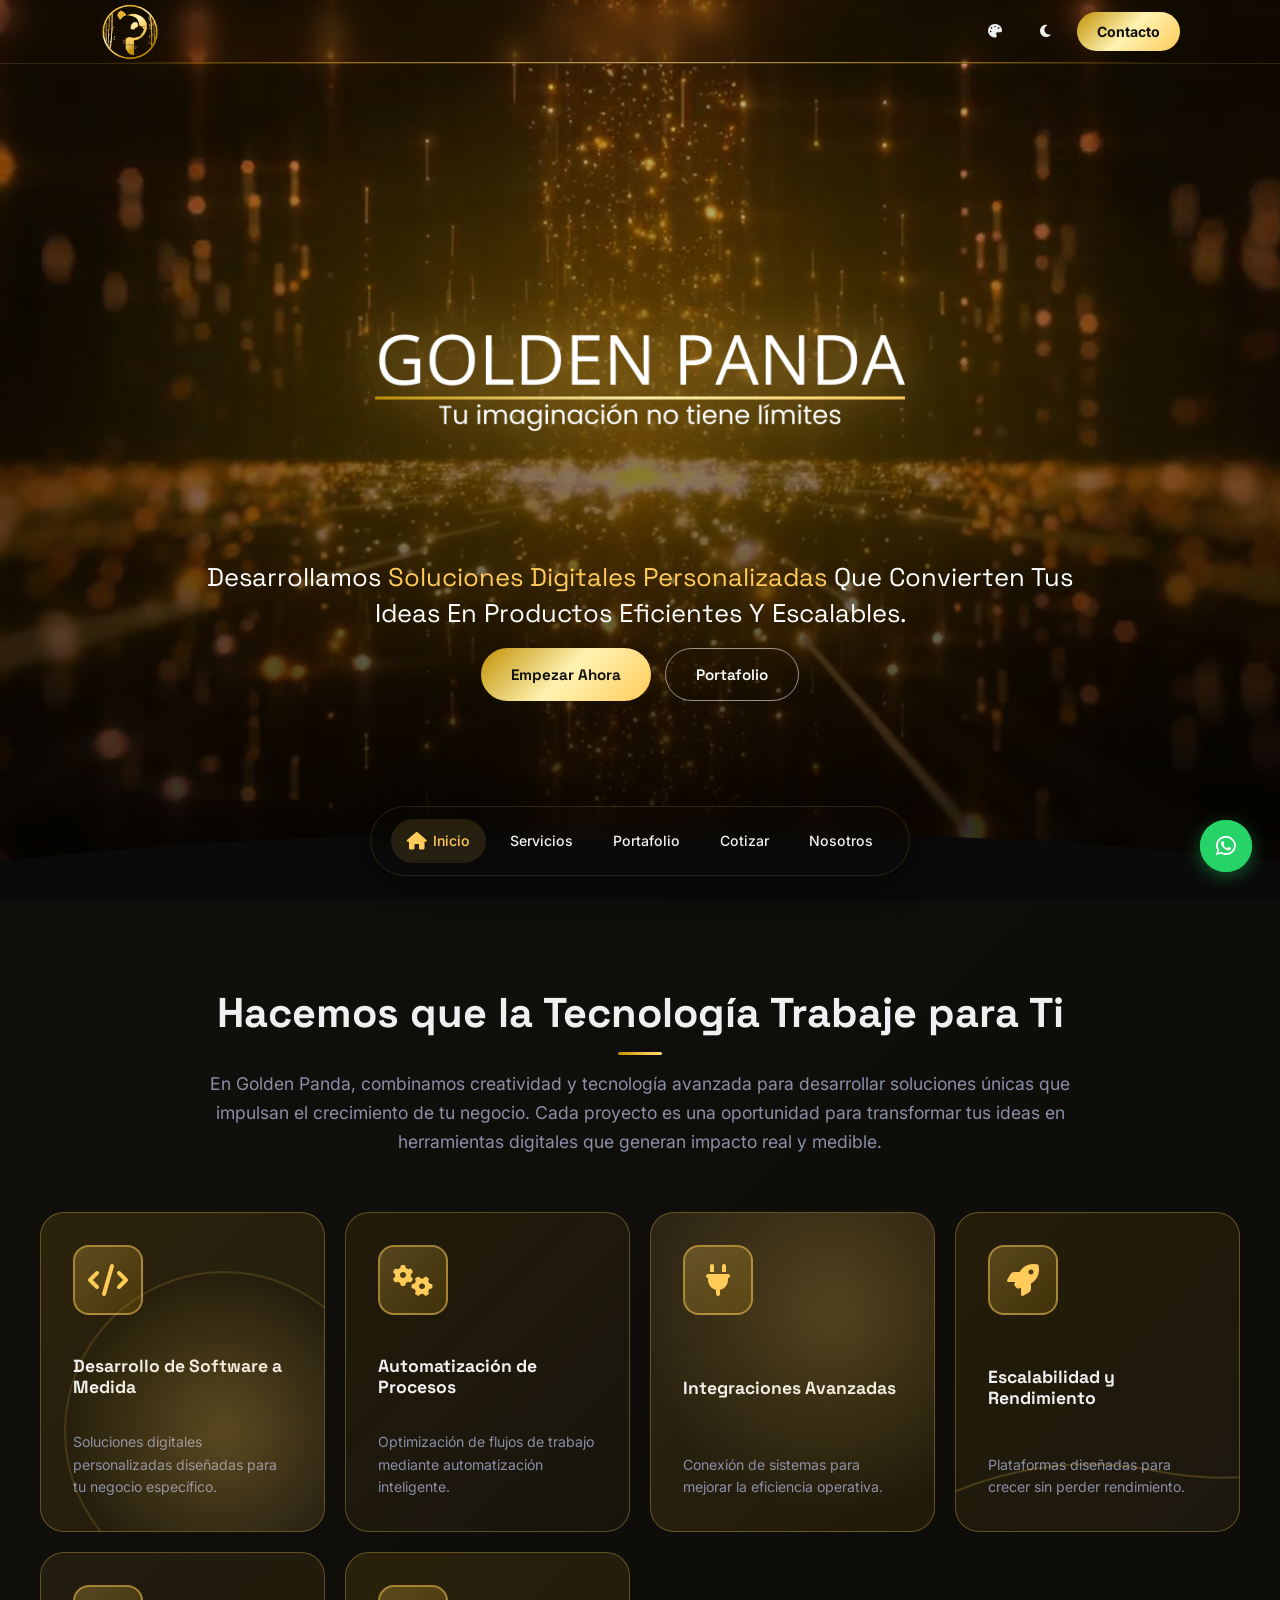
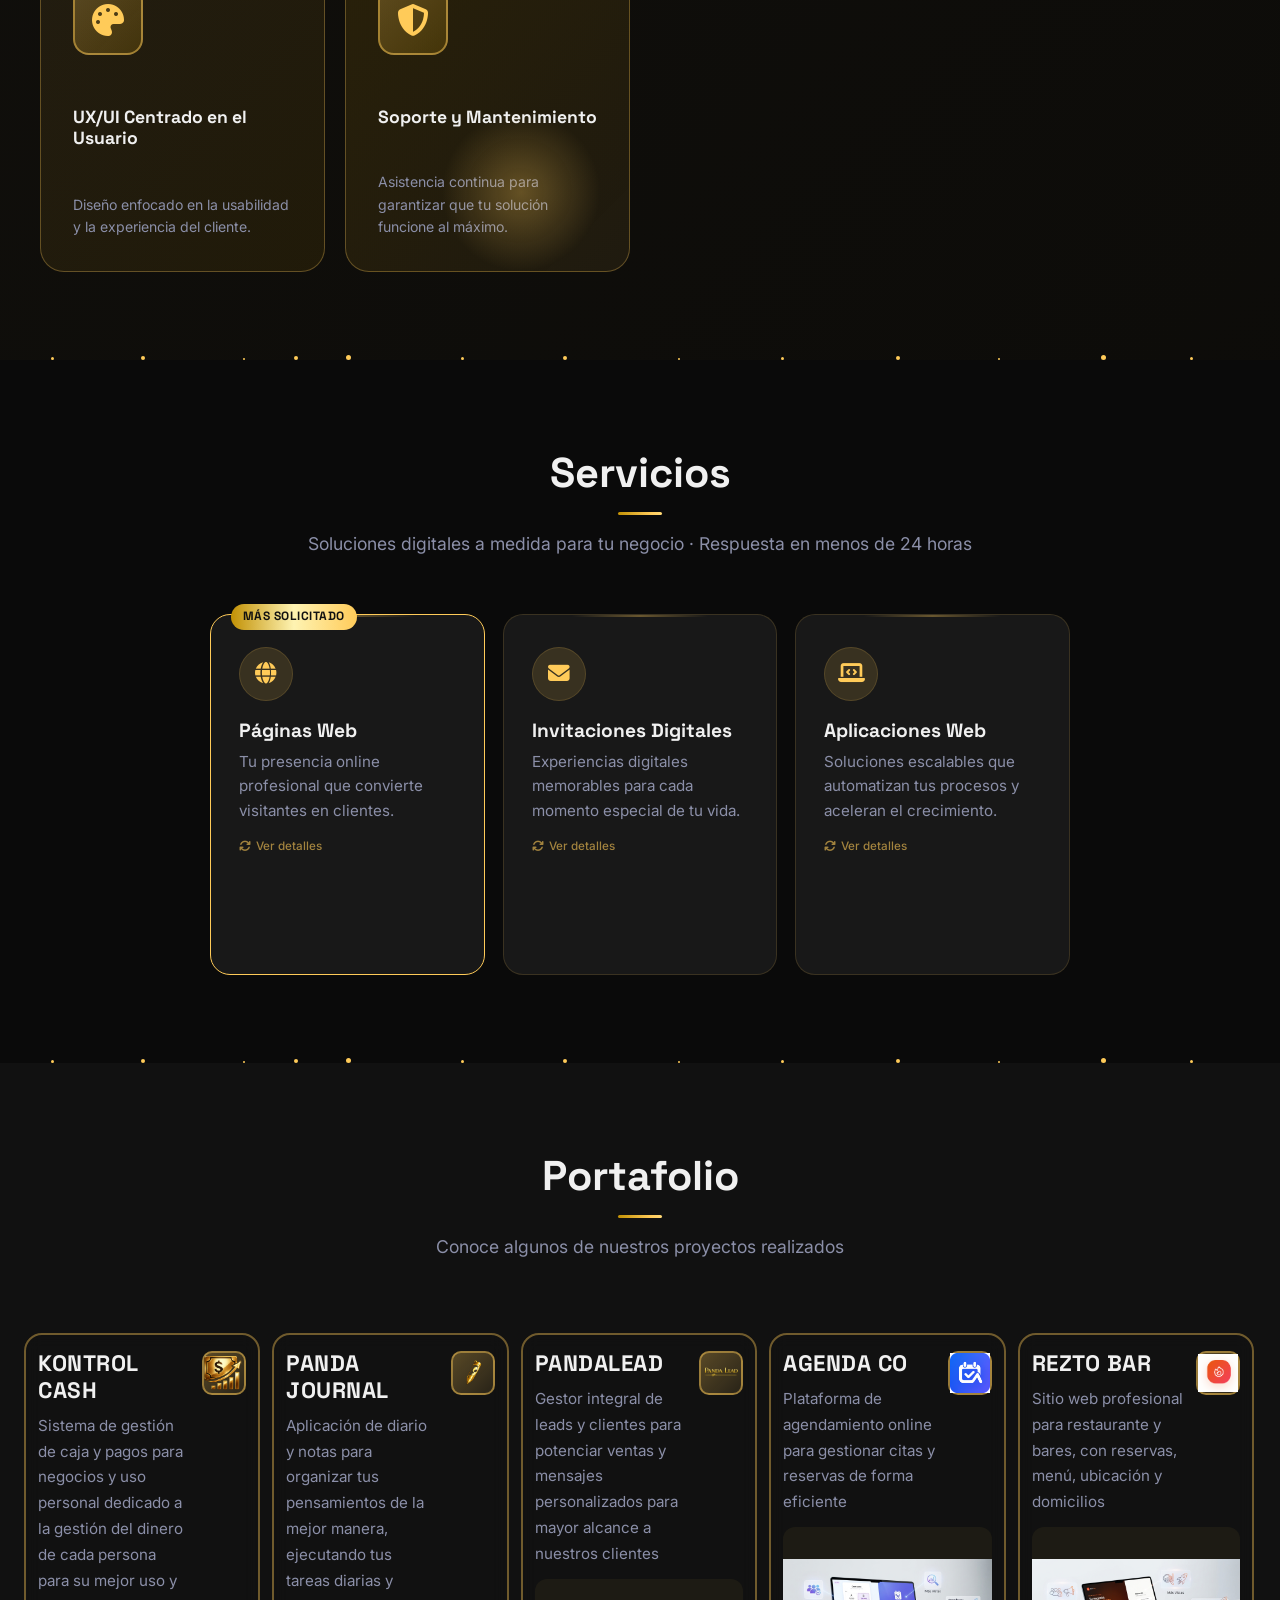
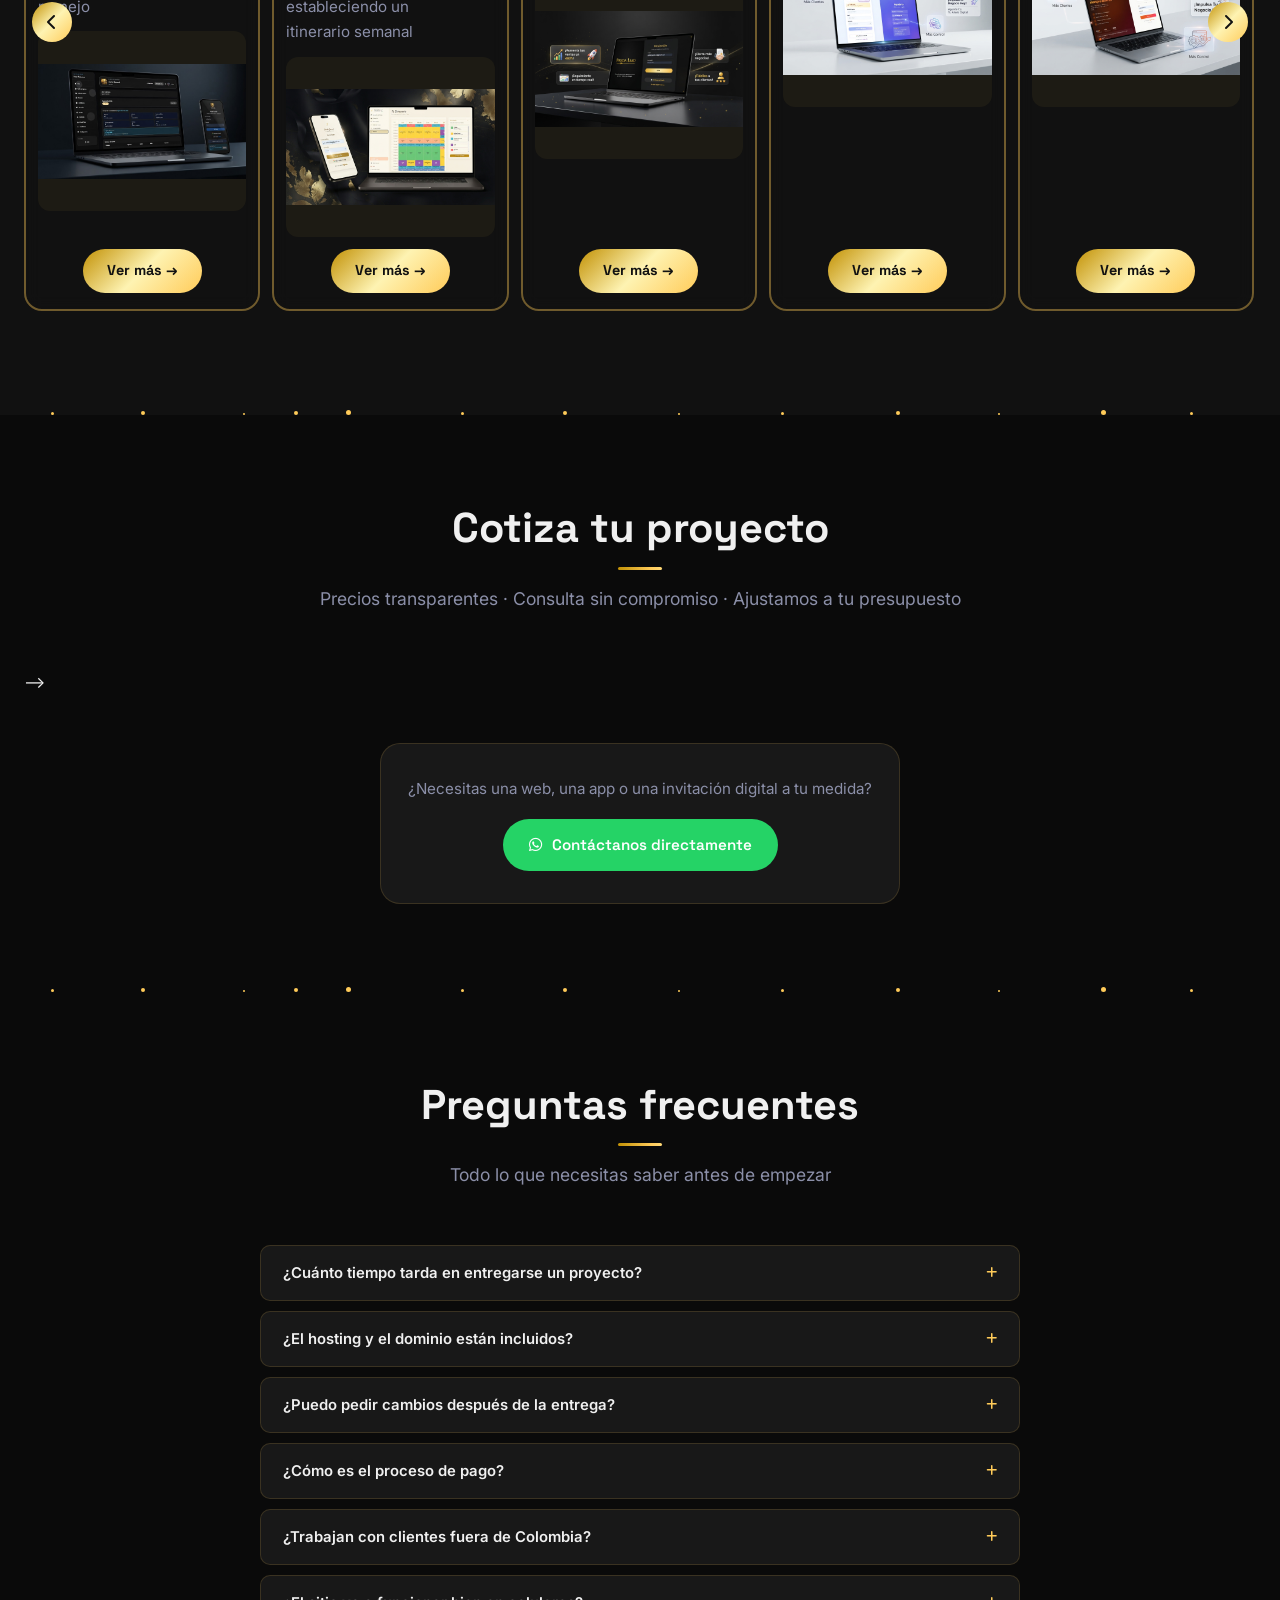
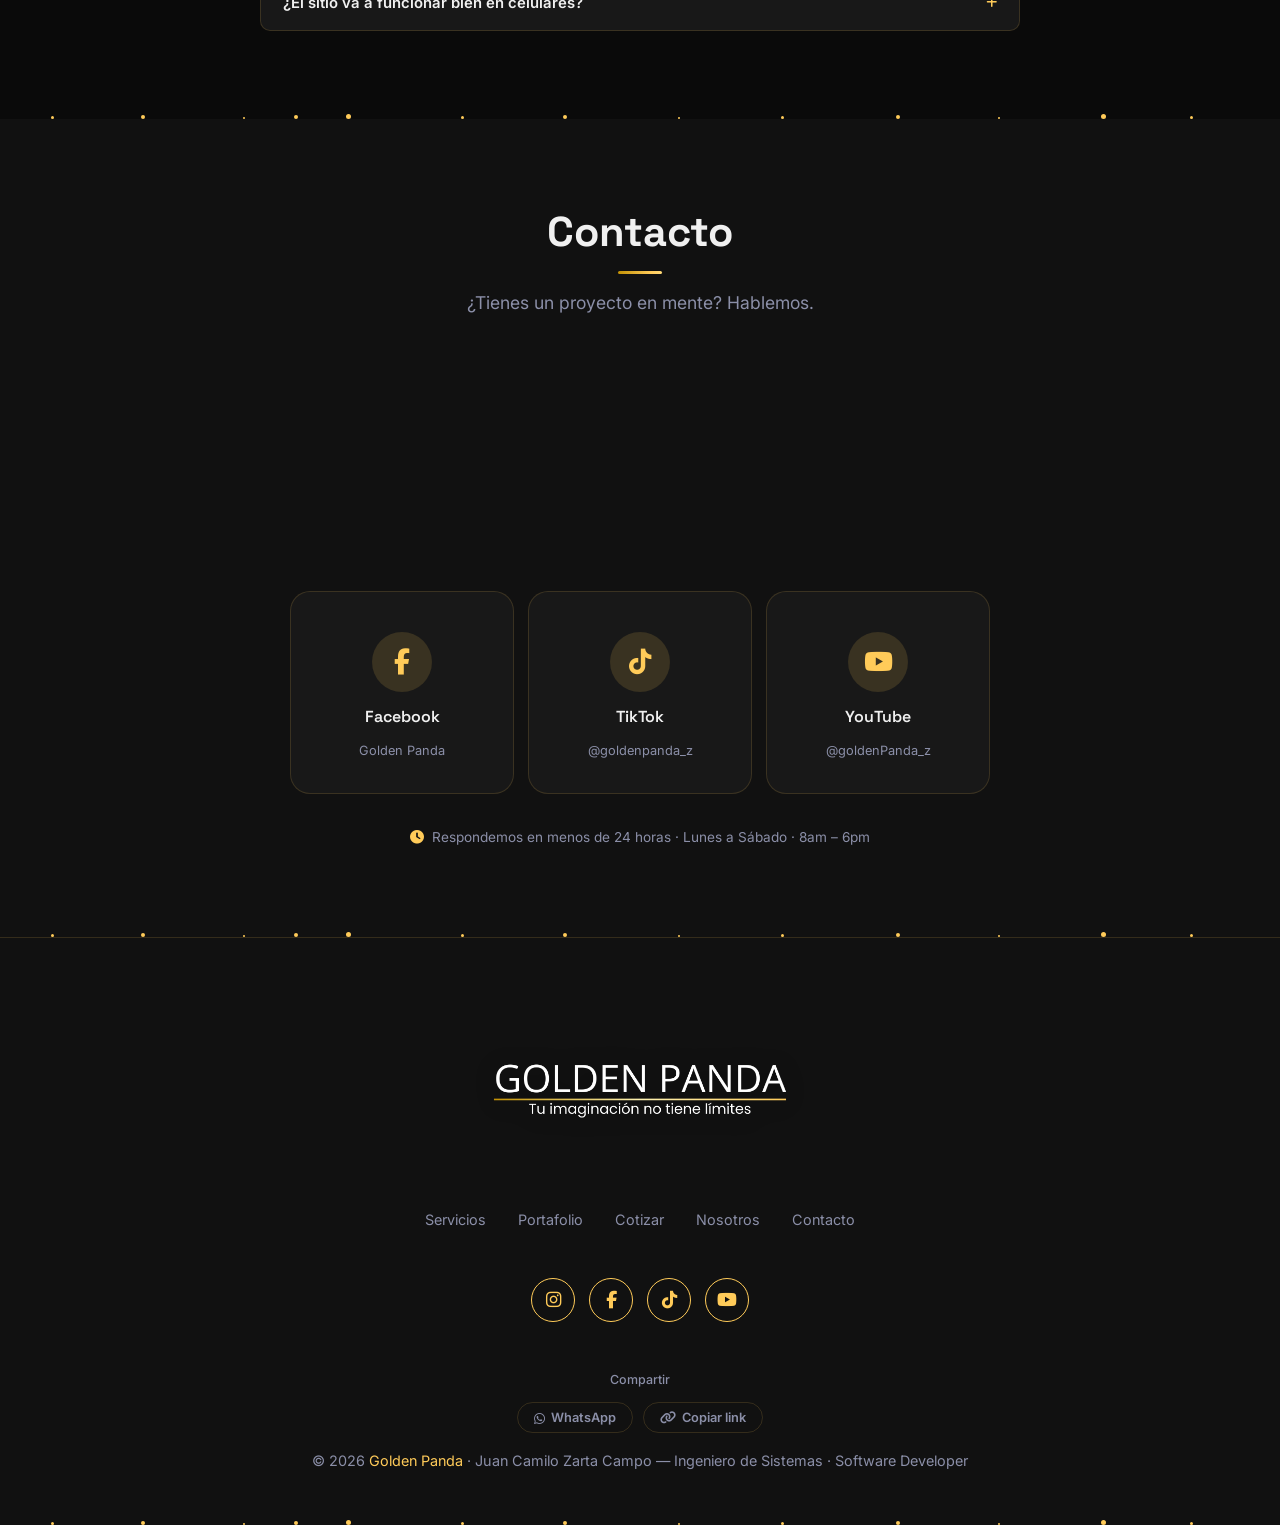
==== commit b1c1ac87: "feat(landing): enlazar redes, corregir contacto y enfocar la oferta en software - Contacto: 6 tarjet" ====
--- a/index.html
+++ b/index.html
@@ -28,9 +28,15 @@
     "name": "Golden Panda",
     "description": "Desarrollo de páginas web, aplicaciones web e invitaciones digitales a medida",
     "telephone": "+573128622945",
-    "email": "lordimpi26@gmail.com",
+    "email": "goldenpanda.kz@gmail.com",
     "address": { "@type": "PostalAddress", "addressCountry": "CO" },
-    "priceRange": "$"
+    "priceRange": "$",
+    "sameAs": [
+      "https://www.instagram.com/golden_panda_6/",
+      "https://www.facebook.com/profile.php?id=61557062733690",
+      "https://www.tiktok.com/@goldenpanda_z",
+      "https://www.youtube.com/@goldenPanda_z"
+    ]
   }
   </script>
 
@@ -284,11 +290,6 @@
       </div>
 
     </div>
-    <div class="services-more">
-      <button class="btn-more" id="btn-more-services">
-        <i class="fas fa-plus"></i> Más servicios
-      </button>
-    </div>
   </section>
 
   <!-- CÓMO TRABAJAMOS [COMENTADO - OCULTO]
@@ -303,14 +304,14 @@
         <span class="step-num">01</span>
         <div class="step-icon"><i class="fas fa-comments"></i></div>
         <h4>Consulta</h4>
-        <p>Nos contás tu idea y lo que necesitás. Sin costo, sin compromiso.</p>
+        <p>Nos cuentas tu idea y lo que necesitas. Sin costo, sin compromiso.</p>
       </div>
       <div class="process-arrow"><i class="fas fa-chevron-right"></i></div>
       <div class="process-step reveal">
         <span class="step-num">02</span>
         <div class="step-icon"><i class="fas fa-palette"></i></div>
         <h4>Diseño</h4>
-        <p>Creamos la propuesta visual. Vos aprobás antes de codear una línea.</p>
+        <p>Creamos la propuesta visual. Tú apruebas antes de programar una línea.</p>
       </div>
       <div class="process-arrow"><i class="fas fa-chevron-right"></i></div>
       <div class="process-step reveal">
@@ -331,27 +332,13 @@
   -->
 
 
-  <!-- MODAL -->
-  <div class="modal-overlay" id="modal-overlay">
-    <div class="modal" role="dialog" aria-modal="true" aria-labelledby="modal-title">
-      <button class="modal-close" id="modal-close" aria-label="Cerrar"><i class="fas fa-times"></i></button>
-      <h3 id="modal-title">Otros servicios</h3>
-      <p class="modal-sub">Además del desarrollo web, también ofrecemos:</p>
-      <div class="modal-grid">
-        <div class="modal-item"><i class="fas fa-pen-nib"></i><span>Diseño gráfico &amp; publicidad</span></div>
-        <div class="modal-item"><i class="fas fa-video"></i><span>Videos publicitarios</span></div>
-        <div class="modal-item"><i class="fas fa-trademark"></i><span>Diseños de marca</span></div>
-        <div class="modal-item"><i class="fas fa-id-card"></i><span>Tarjetas de presentación</span></div>
-      </div>
-    </div>
-  </div>
 
   <!-- PORTAFOLIO — CARRUSEL -->
   <section id="portafolio" class="section section-alt">
     <div class="deco-particles" aria-hidden="true"><i></i><i></i><i></i><i></i><i></i><i></i><i></i><i></i><i></i><i></i><i></i><i></i><i></i></div>
     <div class="section-header">
       <h2 class="section-title">Portafolio</h2>
-      <p class="section-sub">Conocé algunos de nuestros proyectos realizados</p>
+      <p class="section-sub">Conoce algunos de nuestros proyectos realizados</p>
     </div>
 
     <!-- CARRUSEL HORIZONTAL -->
@@ -474,9 +461,6 @@
       <button class="pricing-tab" data-plans="plans-apps">
         <i class="fas fa-laptop-code"></i><span>Apps Web</span>
       </button>
-      <button class="pricing-tab tab-extras" data-opens-modal="modal-extras-overlay">
-        <i class="fas fa-plus-circle"></i><span>Más servicios</span>
-      </button>
     </div>
 
     <!-- Páginas Web -->
@@ -687,9 +671,9 @@
     <!-- Otros servicios -->
     <div class="pricing-other">
       <div class="pricing-other-inner">
-        <p>¿Necesitás diseño gráfico, branding o un servicio personalizado?</p>
+        <p>¿Necesitas una web, una app o una invitación digital a tu medida?</p>
         <a href="https://wa.me/573128622945?text=Hola%2C%20me%20interesa%20cotizar%20un%20servicio" target="_blank" class="btn-other">
-          <i class="fab fa-whatsapp"></i> Contactanos directamente
+          <i class="fab fa-whatsapp"></i> Contáctanos directamente
         </a>
       </div>
     </div>
@@ -700,7 +684,7 @@
     <div class="deco-particles" aria-hidden="true"><i></i><i></i><i></i><i></i><i></i><i></i><i></i><i></i><i></i><i></i><i></i><i></i><i></i></div>
     <div class="section-header">
       <h2 class="section-title">Preguntas frecuentes</h2>
-      <p class="section-sub">Todo lo que necesitás saber antes de empezar</p>
+      <p class="section-sub">Todo lo que necesitas saber antes de empezar</p>
     </div>
     <div class="faq-list">
       <div class="faq-item">
@@ -718,7 +702,7 @@
           <i class="fas fa-plus faq-icon"></i>
         </button>
         <div class="faq-answer">
-          <p>No están incluidos por defecto, pero te asesoramos para contratarlos. Hay opciones gratuitas (Netlify, Vercel) y de pago según tu necesidad. También podemos gestionarlo por vos si querés.</p>
+          <p>No están incluidos por defecto, pero te asesoramos para contratarlos. Hay opciones gratuitas (Netlify, Vercel) y de pago según tu necesidad. También podemos gestionarlo por ti si quieres.</p>
         </div>
       </div>
       <div class="faq-item">
@@ -765,7 +749,7 @@
     <div class="deco-particles" aria-hidden="true"><i></i><i></i><i></i><i></i><i></i><i></i><i></i><i></i><i></i><i></i><i></i><i></i><i></i></div>
     <div class="section-header">
       <h2 class="section-title">Contacto</h2>
-      <p class="section-sub">¿Tenés un proyecto en mente? Hablemos.</p>
+      <p class="section-sub">¿Tienes un proyecto en mente? Hablemos.</p>
     </div>
     <div class="contact-grid">
       <a href="https://wa.me/573128622945" target="_blank" class="contact-card reveal">
@@ -773,19 +757,34 @@
         <span class="contact-label">WhatsApp</span>
         <span class="contact-hint">+57 312 862 2945</span>
       </a>
-      <a href="mailto:lordimpi26@gmail.com" class="contact-card reveal">
+      <a href="mailto:goldenpanda.kz@gmail.com" class="contact-card reveal">
         <div class="contact-icon"><i class="fas fa-envelope"></i></div>
         <span class="contact-label">Email</span>
-        <span class="contact-hint">goldenpanda.kzgmail.com</span>
+        <span class="contact-hint">goldenpanda.kz@gmail.com</span>
       </a>
-      <a href="https://github.com/JUANZARTA" target="_blank" class="contact-card reveal">
-        <div class="contact-icon"><i class="fab fa-github"></i></div>
-        <span class="contact-label">GitHub</span>
-        <span class="contact-hint">github.com/JUANZARTA</span>
+      <a href="https://www.instagram.com/golden_panda_6/" target="_blank" rel="noopener" class="contact-card reveal">
+        <div class="contact-icon"><i class="fab fa-instagram"></i></div>
+        <span class="contact-label">Instagram</span>
+        <span class="contact-hint">@golden_panda_6</span>
       </a>
+      <a href="https://www.facebook.com/profile.php?id=61557062733690" target="_blank" rel="noopener" class="contact-card reveal">
+        <div class="contact-icon"><i class="fab fa-facebook-f"></i></div>
+        <span class="contact-label">Facebook</span>
+        <span class="contact-hint">Golden Panda</span>
+      </a>
+      <a href="https://www.tiktok.com/@goldenpanda_z" target="_blank" rel="noopener" class="contact-card reveal">
+        <div class="contact-icon"><i class="fab fa-tiktok"></i></div>
+        <span class="contact-label">TikTok</span>
+        <span class="contact-hint">@goldenpanda_z</span>
+      </a>
+      <a href="https://www.youtube.com/@goldenPanda_z" target="_blank" rel="noopener" class="contact-card reveal">
+        <div class="contact-icon"><i class="fab fa-youtube"></i></div>
+        <span class="contact-label">YouTube</span>
+        <span class="contact-hint">@goldenPanda_z</span>
+      </a>
     </div>
     <p class="contact-note">
-      <i class="fas fa-clock"></i> Respondemos en menos de 24 horas · Lunes a Sábado · 8am – 8pm
+      <i class="fas fa-clock"></i> Respondemos en menos de 24 horas · Lunes a Sábado · 8am – 6pm
     </p>
   </section>
 
@@ -801,6 +800,12 @@
       <a href="html/nosotros.html">Nosotros</a>
       <a href="#contacto">Contacto</a>
     </nav>
+    <div class="social-links" aria-label="Redes sociales de Golden Panda">
+      <a href="https://www.instagram.com/golden_panda_6/" target="_blank" rel="noopener" aria-label="Instagram de Golden Panda"><i class="fab fa-instagram"></i></a>
+      <a href="https://www.facebook.com/profile.php?id=61557062733690" target="_blank" rel="noopener" aria-label="Facebook de Golden Panda"><i class="fab fa-facebook-f"></i></a>
+      <a href="https://www.tiktok.com/@goldenpanda_z" target="_blank" rel="noopener" aria-label="TikTok de Golden Panda"><i class="fab fa-tiktok"></i></a>
+      <a href="https://www.youtube.com/@goldenPanda_z" target="_blank" rel="noopener" aria-label="YouTube de Golden Panda"><i class="fab fa-youtube"></i></a>
+    </div>
     <div class="share-section">
       <span class="share-label">Compartir</span>
       <div class="share-btns">
@@ -812,238 +817,8 @@
         </button>
       </div>
     </div>
-    <p class="footer-credits">© 2025 <span class="gold">Juan Camilo Zarta Campo</span> — Ingeniero de Sistemas · Software Developer</p>
+    <p class="footer-credits">© 2026 <span class="gold">Golden Panda</span> · Juan Camilo Zarta Campo — Ingeniero de Sistemas · Software Developer</p>
   </footer>
-
-  <!-- MODAL EXTRAS — MÁS SERVICIOS PRICING -->
-  <div class="modal-overlay" id="modal-extras-overlay">
-    <div class="modal modal-extras" role="dialog" aria-modal="true" aria-labelledby="modal-extras-title">
-      <button class="modal-close" id="modal-extras-close" aria-label="Cerrar"><i class="fas fa-times"></i></button>
-      <div class="modal-extras-header">
-        <h3 id="modal-extras-title">Más servicios</h3>
-        <p class="modal-sub">Diseño, publicidad e identidad visual</p>
-      </div>
-
-      <div class="extras-tabs">
-        <button class="extras-tab active" data-eplans="ep-diseno">
-          <i class="fas fa-pen-nib"></i><span>Diseño Gráfico</span>
-        </button>
-        <button class="extras-tab" data-eplans="ep-videos">
-          <i class="fas fa-video"></i><span>Videos Publicitarios</span>
-        </button>
-        <button class="extras-tab" data-eplans="ep-marca">
-          <i class="fas fa-trademark"></i><span>Diseño de Marca</span>
-        </button>
-        <button class="extras-tab" data-eplans="ep-tarjetas">
-          <i class="fas fa-id-card"></i><span>Tarjetas</span>
-        </button>
-      </div>
-
-      <!-- Diseño Gráfico & Publicidad -->
-      <div class="extras-plans active" id="ep-diseno">
-        <div class="plan-card">
-          <h4 class="plan-name">Pack Básico</h4>
-          <div class="plan-price">
-            <span class="p-cop">$150.000<small>COP</small></span>
-            <span class="p-usd">$43<small>USD</small></span>
-          </div>
-          <ul class="plan-features">
-            <li><i class="fas fa-check"></i>5 piezas: posts, stories y banners</li>
-            <li><i class="fas fa-check"></i>Formato digital listo para publicar</li>
-            <li><i class="fas fa-check"></i>1 ronda de revisión</li>
-            <li><i class="fas fa-check"></i>Archivos PNG y JPG</li>
-            <li><i class="fas fa-check"></i>Entrega en 4 días</li>
-          </ul>
-          <a href="https://wa.me/573128622945?text=Hola%2C%20me%20interesa%20el%20Pack%20B%C3%A1sico%20de%20Dise%C3%B1o%20Gr%C3%A1fico" target="_blank" class="btn-plan">Quiero este plan</a>
-        </div>
-        <div class="plan-card featured">
-          <span class="plan-badge">Más popular</span>
-          <h4 class="plan-name">Pack Estándar</h4>
-          <div class="plan-price">
-            <span class="p-cop">$280.000<small>COP</small></span>
-            <span class="p-usd">$80<small>USD</small></span>
-          </div>
-          <ul class="plan-features">
-            <li><i class="fas fa-check"></i>10 piezas variadas por plataforma</li>
-            <li><i class="fas fa-check"></i>Instagram, Facebook, TikTok</li>
-            <li><i class="fas fa-check"></i>2 rondas de revisión</li>
-            <li><i class="fas fa-check"></i>Archivos PNG, JPG y PDF</li>
-            <li><i class="fas fa-check"></i>Entrega en 6 días</li>
-          </ul>
-          <a href="https://wa.me/573128622945?text=Hola%2C%20me%20interesa%20el%20Pack%20Est%C3%A1ndar%20de%20Dise%C3%B1o%20Gr%C3%A1fico" target="_blank" class="btn-plan">Quiero este plan</a>
-        </div>
-        <div class="plan-card">
-          <h4 class="plan-name">Pack Pro</h4>
-          <div class="plan-price">
-            <span class="p-cop">$480.000<small>COP</small></span>
-            <span class="p-usd">$137<small>USD</small></span>
-          </div>
-          <ul class="plan-features">
-            <li><i class="fas fa-check"></i>18 piezas variadas</li>
-            <li><i class="fas fa-check"></i>Todos los formatos de red social</li>
-            <li><i class="fas fa-check"></i>Revisiones ilimitadas</li>
-            <li><i class="fas fa-check"></i>PNG, JPG, PDF y archivos editables</li>
-            <li><i class="fas fa-check"></i>Entrega en 10 días</li>
-          </ul>
-          <a href="https://wa.me/573128622945?text=Hola%2C%20me%20interesa%20el%20Pack%20Pro%20de%20Dise%C3%B1o%20Gr%C3%A1fico" target="_blank" class="btn-plan">Quiero este plan</a>
-        </div>
-      </div>
-
-      <!-- Videos Publicitarios -->
-      <div class="extras-plans" id="ep-videos">
-        <div class="plan-card">
-          <h4 class="plan-name">Pack Básico</h4>
-          <div class="plan-price">
-            <span class="p-cop">$170.000<small>COP</small></span>
-            <span class="p-usd">$49<small>USD</small></span>
-          </div>
-          <ul class="plan-features">
-            <li><i class="fas fa-check"></i>1 video corto (15–30 seg)</li>
-            <li><i class="fas fa-check"></i>Edición con texto y música</li>
-            <li><i class="fas fa-check"></i>Formato vertical (Reels / TikTok)</li>
-            <li><i class="fas fa-check"></i>1 ronda de revisión</li>
-            <li><i class="fas fa-check"></i>Entrega en 4 días</li>
-          </ul>
-          <a href="https://wa.me/573128622945?text=Hola%2C%20me%20interesa%20el%20Pack%20B%C3%A1sico%20de%20Videos%20Publicitarios" target="_blank" class="btn-plan">Quiero este plan</a>
-        </div>
-        <div class="plan-card featured">
-          <span class="plan-badge">Más popular</span>
-          <h4 class="plan-name">Pack Estándar</h4>
-          <div class="plan-price">
-            <span class="p-cop">$350.000<small>COP</small></span>
-            <span class="p-usd">$100<small>USD</small></span>
-          </div>
-          <ul class="plan-features">
-            <li><i class="fas fa-check"></i>3 videos (15–60 seg c/u)</li>
-            <li><i class="fas fa-check"></i>Edición con captions, música y efectos</li>
-            <li><i class="fas fa-check"></i>Formato para Reels, TikTok y Stories</li>
-            <li><i class="fas fa-check"></i>2 rondas de revisión</li>
-            <li><i class="fas fa-check"></i>Entrega en 7 días</li>
-          </ul>
-          <a href="https://wa.me/573128622945?text=Hola%2C%20me%20interesa%20el%20Pack%20Est%C3%A1ndar%20de%20Videos%20Publicitarios" target="_blank" class="btn-plan">Quiero este plan</a>
-        </div>
-        <div class="plan-card">
-          <h4 class="plan-name">Pack Pro</h4>
-          <div class="plan-price">
-            <span class="p-cop">$620.000<small>COP</small></span>
-            <span class="p-usd">$177<small>USD</small></span>
-          </div>
-          <ul class="plan-features">
-            <li><i class="fas fa-check"></i>6 videos variados</li>
-            <li><i class="fas fa-check"></i>Motion graphics incluidos</li>
-            <li><i class="fas fa-check"></i>Adaptación a múltiples plataformas</li>
-            <li><i class="fas fa-check"></i>Revisiones ilimitadas</li>
-            <li><i class="fas fa-check"></i>Entrega en 12 días</li>
-          </ul>
-          <a href="https://wa.me/573128622945?text=Hola%2C%20me%20interesa%20el%20Pack%20Pro%20de%20Videos%20Publicitarios" target="_blank" class="btn-plan">Quiero este plan</a>
-        </div>
-      </div>
-
-      <!-- Diseño de Marca -->
-      <div class="extras-plans" id="ep-marca">
-        <div class="plan-card">
-          <h4 class="plan-name">Esencial</h4>
-          <div class="plan-price">
-            <span class="p-cop">$350.000<small>COP</small></span>
-            <span class="p-usd">$100<small>USD</small></span>
-          </div>
-          <ul class="plan-features">
-            <li><i class="fas fa-check"></i>Diseño de logotipo</li>
-            <li><i class="fas fa-check"></i>Paleta de colores corporativa</li>
-            <li><i class="fas fa-check"></i>1 variante del logo</li>
-            <li><i class="fas fa-check"></i>Archivos PNG, JPG y SVG</li>
-            <li><i class="fas fa-check"></i>Entrega en 5 días</li>
-          </ul>
-          <a href="https://wa.me/573128622945?text=Hola%2C%20me%20interesa%20el%20plan%20Esencial%20de%20Dise%C3%B1o%20de%20Marca" target="_blank" class="btn-plan">Quiero este plan</a>
-        </div>
-        <div class="plan-card featured">
-          <span class="plan-badge">Recomendado</span>
-          <h4 class="plan-name">Identidad</h4>
-          <div class="plan-price">
-            <span class="p-cop">$680.000<small>COP</small></span>
-            <span class="p-usd">$194<small>USD</small></span>
-          </div>
-          <ul class="plan-features">
-            <li><i class="fas fa-check"></i>Logo + variantes (color, blanco, negro)</li>
-            <li><i class="fas fa-check"></i>Paleta de colores completa</li>
-            <li><i class="fas fa-check"></i>Selección tipográfica</li>
-            <li><i class="fas fa-check"></i>Manual de uso básico (PDF)</li>
-            <li><i class="fas fa-check"></i>Todos los formatos de archivo</li>
-            <li><i class="fas fa-check"></i>Entrega en 8 días</li>
-          </ul>
-          <a href="https://wa.me/573128622945?text=Hola%2C%20me%20interesa%20el%20plan%20Identidad%20de%20Dise%C3%B1o%20de%20Marca" target="_blank" class="btn-plan">Quiero este plan</a>
-        </div>
-        <div class="plan-card">
-          <h4 class="plan-name">Branding Completo</h4>
-          <div class="plan-price">
-            <span class="p-cop">$1.200.000<small>COP</small></span>
-            <span class="p-usd">$343<small>USD</small></span>
-          </div>
-          <ul class="plan-features">
-            <li><i class="fas fa-check"></i>Identidad visual completa</li>
-            <li><i class="fas fa-check"></i>Logo con todas sus variantes</li>
-            <li><i class="fas fa-check"></i>Paleta, tipografía e íconos</li>
-            <li><i class="fas fa-check"></i>Manual de marca profesional</li>
-            <li><i class="fas fa-check"></i>Aplicaciones (tarjeta, membrete, etc.)</li>
-            <li><i class="fas fa-check"></i>Entrega en 15 días</li>
-          </ul>
-          <a href="https://wa.me/573128622945?text=Hola%2C%20me%20interesa%20el%20Branding%20Completo" target="_blank" class="btn-plan">Quiero este plan</a>
-        </div>
-      </div>
-
-      <!-- Tarjetas de Presentación -->
-      <div class="extras-plans" id="ep-tarjetas">
-        <div class="plan-card">
-          <h4 class="plan-name">Digital</h4>
-          <div class="plan-price">
-            <span class="p-cop">$80.000<small>COP</small></span>
-            <span class="p-usd">$23<small>USD</small></span>
-          </div>
-          <ul class="plan-features">
-            <li><i class="fas fa-check"></i>Diseño digital para compartir</li>
-            <li><i class="fas fa-check"></i>Frente de la tarjeta</li>
-            <li><i class="fas fa-check"></i>Archivo PNG y PDF</li>
-            <li><i class="fas fa-check"></i>1 ronda de revisión</li>
-            <li><i class="fas fa-check"></i>Entrega en 2 días</li>
-          </ul>
-          <a href="https://wa.me/573128622945?text=Hola%2C%20me%20interesa%20el%20plan%20Digital%20de%20Tarjetas%20de%20Presentaci%C3%B3n" target="_blank" class="btn-plan">Quiero este plan</a>
-        </div>
-        <div class="plan-card featured">
-          <span class="plan-badge">Más popular</span>
-          <h4 class="plan-name">Imprimible</h4>
-          <div class="plan-price">
-            <span class="p-cop">$150.000<small>COP</small></span>
-            <span class="p-usd">$43<small>USD</small></span>
-          </div>
-          <ul class="plan-features">
-            <li><i class="fas fa-check"></i>Frente y reverso</li>
-            <li><i class="fas fa-check"></i>Listo para imprenta (sangrado incluido)</li>
-            <li><i class="fas fa-check"></i>Archivo PNG, PDF y CMYK</li>
-            <li><i class="fas fa-check"></i>2 rondas de revisión</li>
-            <li><i class="fas fa-check"></i>Entrega en 3 días</li>
-          </ul>
-          <a href="https://wa.me/573128622945?text=Hola%2C%20me%20interesa%20el%20plan%20Imprimible%20de%20Tarjetas%20de%20Presentaci%C3%B3n" target="_blank" class="btn-plan">Quiero este plan</a>
-        </div>
-        <div class="plan-card">
-          <h4 class="plan-name">Completo</h4>
-          <div class="plan-price">
-            <span class="p-cop">$250.000<small>COP</small></span>
-            <span class="p-usd">$71<small>USD</small></span>
-          </div>
-          <ul class="plan-features">
-            <li><i class="fas fa-check"></i>Tarjeta digital interactiva</li>
-            <li><i class="fas fa-check"></i>Versión imprimible completa</li>
-            <li><i class="fas fa-check"></i>Todos los formatos de archivo</li>
-            <li><i class="fas fa-check"></i>Archivos fuente editables</li>
-            <li><i class="fas fa-check"></i>Revisiones ilimitadas</li>
-            <li><i class="fas fa-check"></i>Entrega en 4 días</li>
-          </ul>
-          <a href="https://wa.me/573128622945?text=Hola%2C%20me%20interesa%20el%20plan%20Completo%20de%20Tarjetas%20de%20Presentaci%C3%B3n" target="_blank" class="btn-plan">Quiero este plan</a>
-        </div>
-      </div>
-
-    </div>
-  </div>
 
   <!-- LIGHTBOX PORTAFOLIO -->
   <div class="lightbox-overlay" id="lightbox-overlay" role="dialog" aria-modal="true" aria-labelledby="lightbox-title">
@@ -1067,7 +842,7 @@
       <button class="exit-popup-x" id="exit-popup-close" aria-label="Cerrar"><i class="fas fa-times"></i></button>
       <div class="exit-popup-icon"><i class="fab fa-whatsapp"></i></div>
       <h3>¡Espera un momento!</h3>
-      <p>Antes de irte, podemos charlar 5 minutos y ver si hay algo que podamos hacer por vos.</p>
+      <p>Antes de irte, podemos charlar 5 minutos y ver si hay algo que podamos hacer por ti.</p>
       <a href="https://wa.me/573128622945?text=Hola%2C%20me%20interesa%20saber%20m%C3%A1s%20sobre%20sus%20servicios" target="_blank" class="btn-plan">
         Hablemos ahora <i class="fab fa-whatsapp"></i>
       </a>
@@ -1083,7 +858,7 @@
   <!-- STICKY CTA -->
   <!--
   <div class="sticky-cta" id="sticky-cta" aria-hidden="true">
-    <p class="sticky-cta-text"><strong>¿Tenés un proyecto en mente?</strong> Respondemos en menos de 24h.</p>
+    <p class="sticky-cta-text"><strong>¿Tienes un proyecto en mente?</strong> Respondemos en menos de 24h.</p>
     <div class="sticky-cta-actions">
       <a href="https://wa.me/573128622945?text=Hola%2C%20me%20interesa%20cotizar%20un%20proyecto" target="_blank" class="sticky-cta-btn">
         <i class="fab fa-whatsapp"></i> Cotizar
--- a/css/sections.css
+++ b/css/sections.css
@@ -630,8 +630,8 @@
    ============================================================ */
 .contact-grid {
   display: grid;
-  grid-template-columns: 1fr;
-  gap: 20px;
+  grid-template-columns: repeat(2, 1fr);
+  gap: 14px;
   max-width: 100%;
   margin: 0 auto;
   padding: 0 16px;
@@ -673,14 +673,14 @@
 }
 
 .contact-icon {
-  width: 54px;
-  height: 54px;
+  width: 60px;
+  height: 60px;
   background: var(--gold-glow);
   border-radius: 50%;
   display: flex;
   align-items: center;
   justify-content: center;
-  font-size: 1.45rem;
+  font-size: 1.6rem;
   color: var(--gold);
   margin-bottom: 2px;
   transition: background var(--transition);
@@ -696,6 +696,13 @@
 .contact-hint {
   font-size: clamp(0.7rem, 1.5vw, 0.8rem);
   color: var(--text-muted);
+  overflow-wrap: anywhere;
+}
+
+@media (max-width: 479px) {
+  .contact-card {
+    padding: 28px 12px 24px;
+  }
 }
 
 /* ============================================================
--- a/css/footer.css
+++ b/css/footer.css
@@ -56,6 +56,35 @@
 
 .footer-links a:hover {
   color: var(--gold);
+}
+
+/* Redes sociales (contacto y footer) */
+.social-links {
+  display: flex;
+  gap: 14px;
+  justify-content: center;
+  flex-wrap: wrap;
+  margin: 20px 0 8px;
+}
+
+.social-links a {
+  width: 44px;
+  height: 44px;
+  display: inline-flex;
+  align-items: center;
+  justify-content: center;
+  border-radius: 50%;
+  border: 1px solid var(--gold);
+  color: var(--gold);
+  font-size: 1.1rem;
+  transition: background var(--transition), color var(--transition), transform var(--transition);
+}
+
+.social-links a:hover,
+.social-links a:focus-visible {
+  background: var(--gold);
+  color: #0A0A0A;
+  transform: translateY(-2px);
 }
 
 /* Footer responsive */
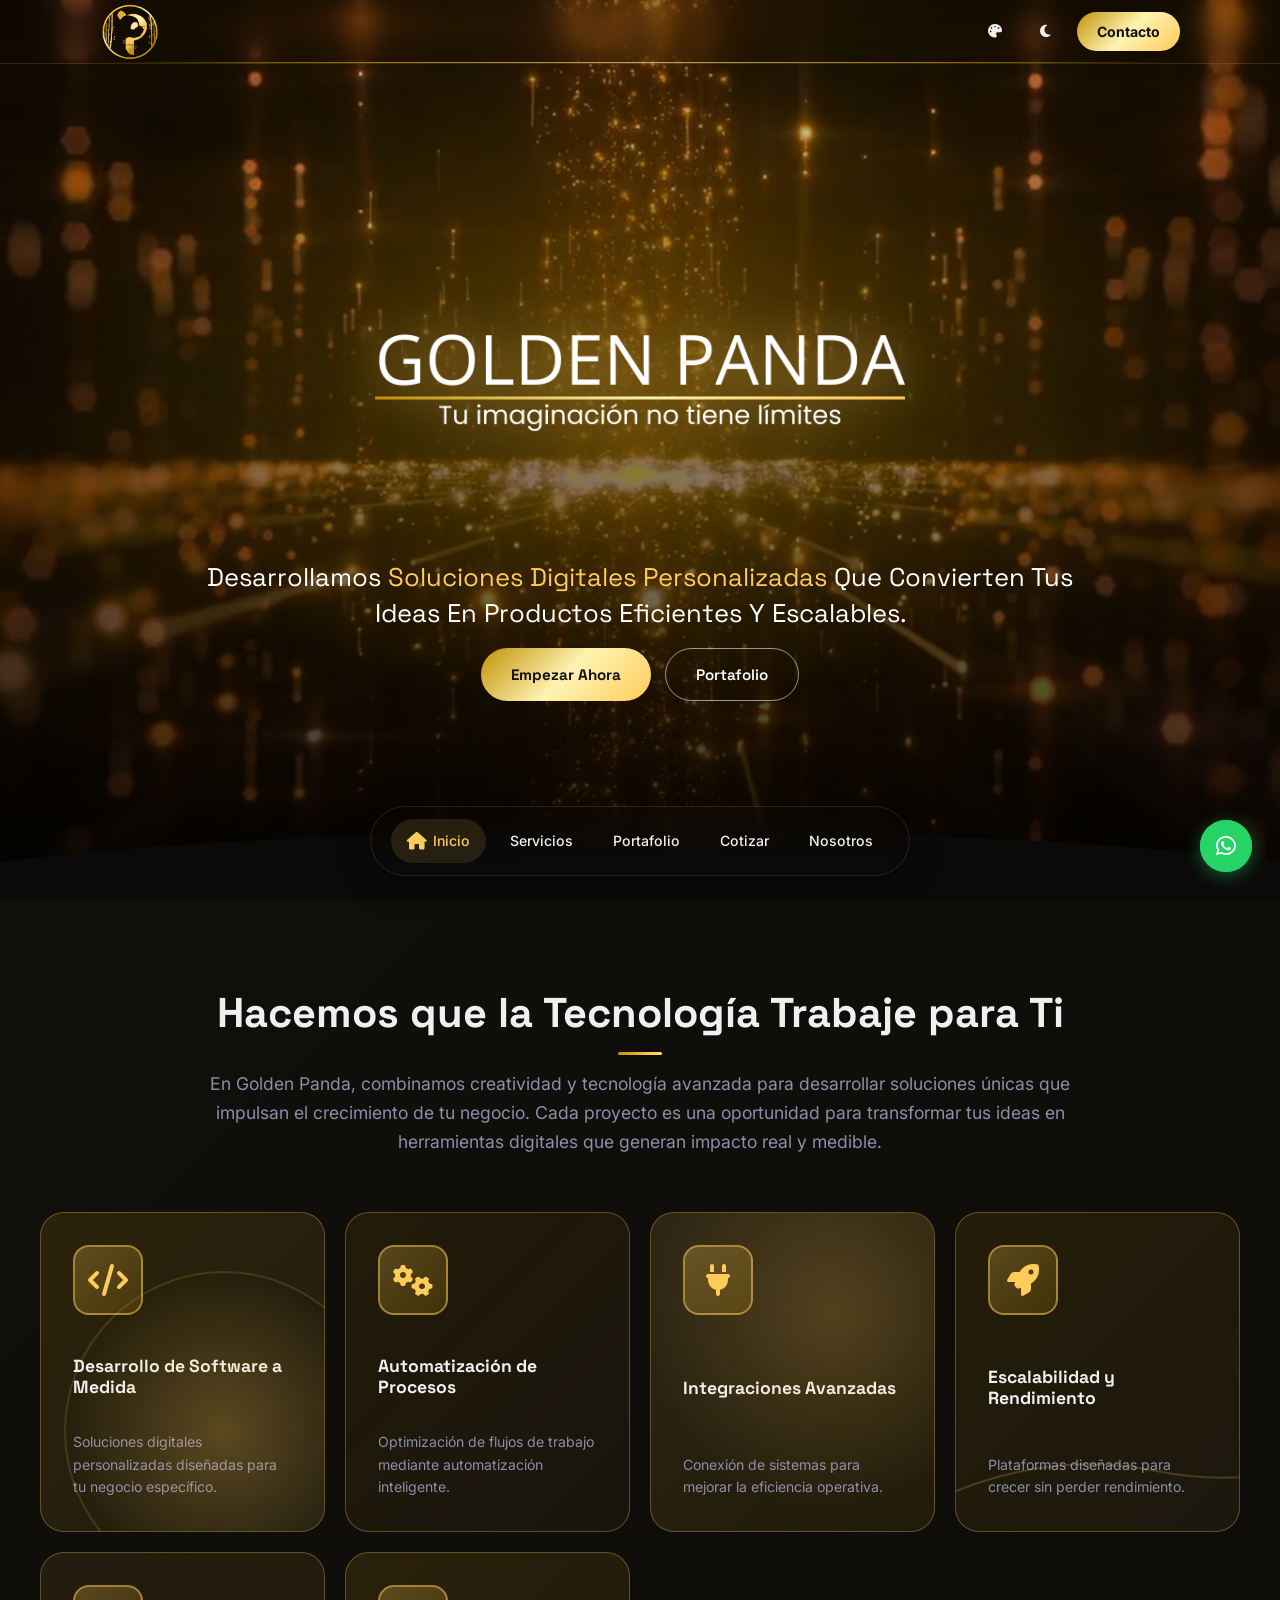
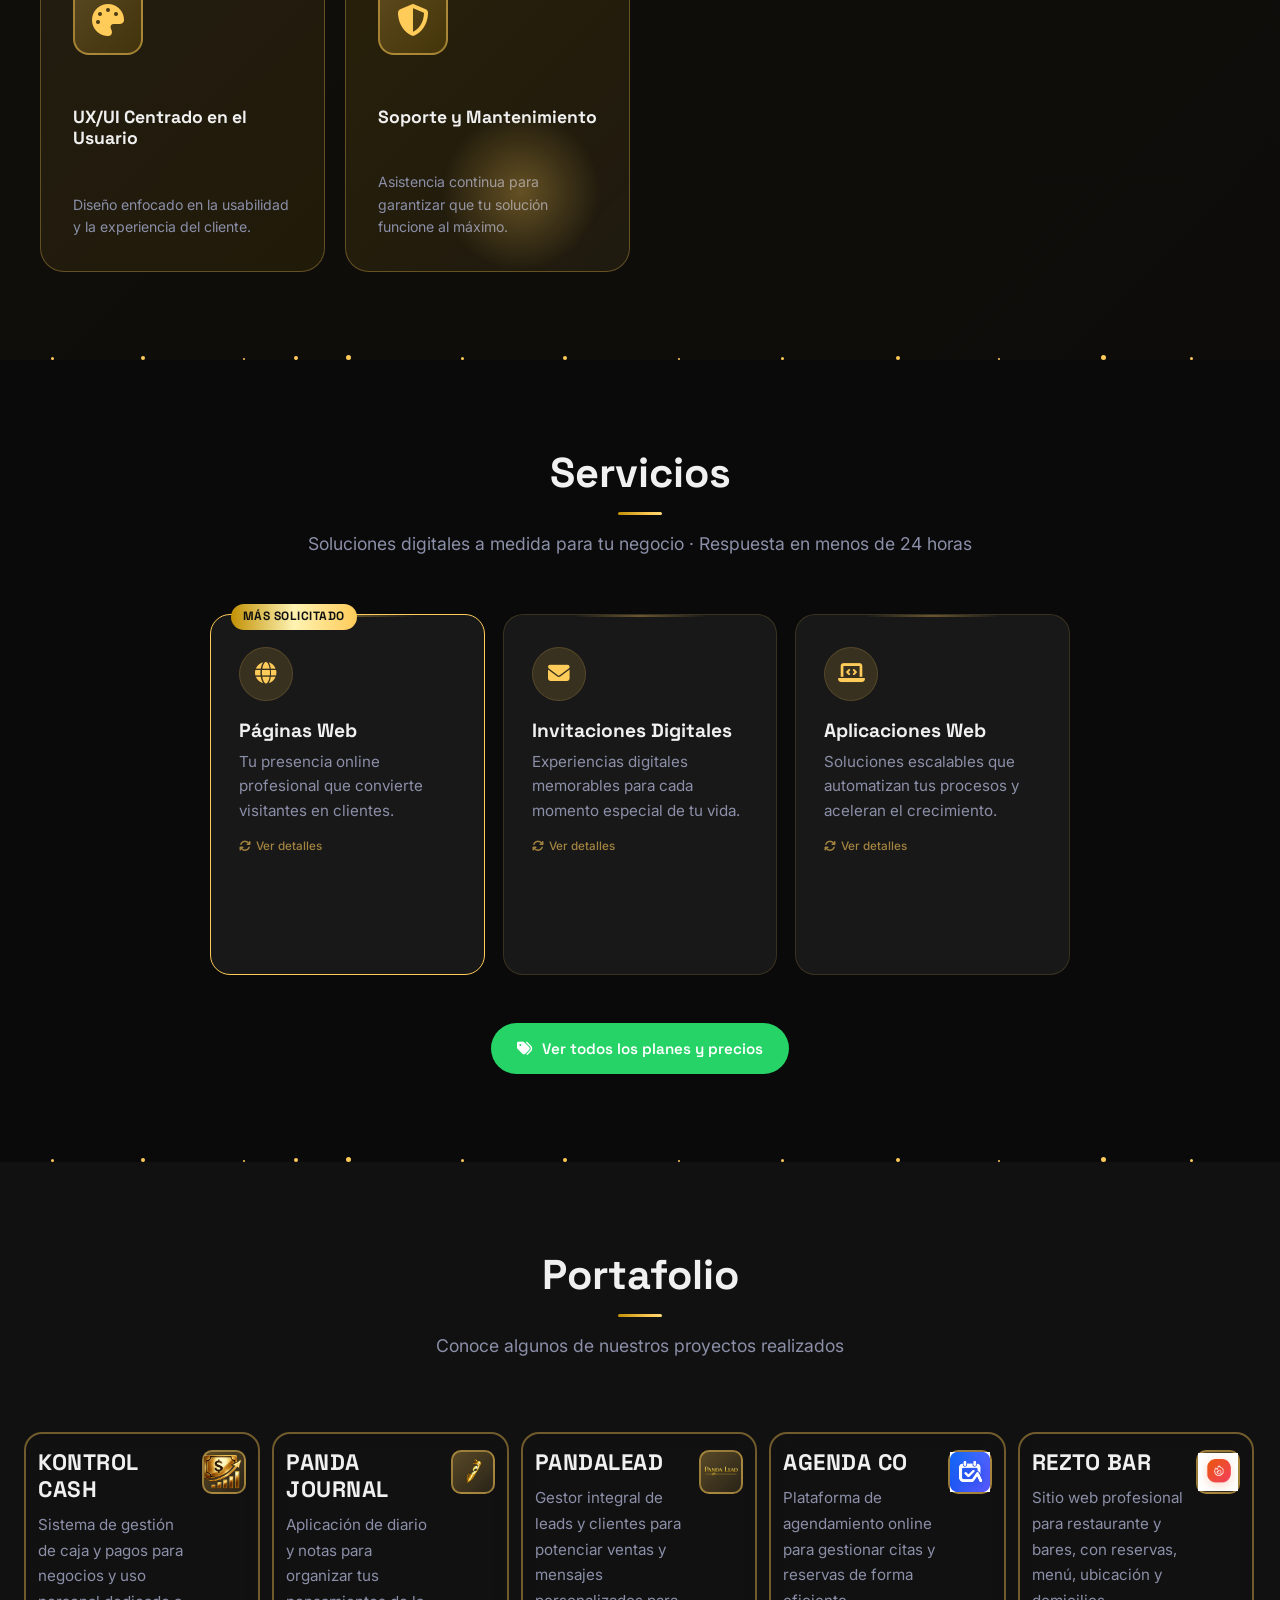
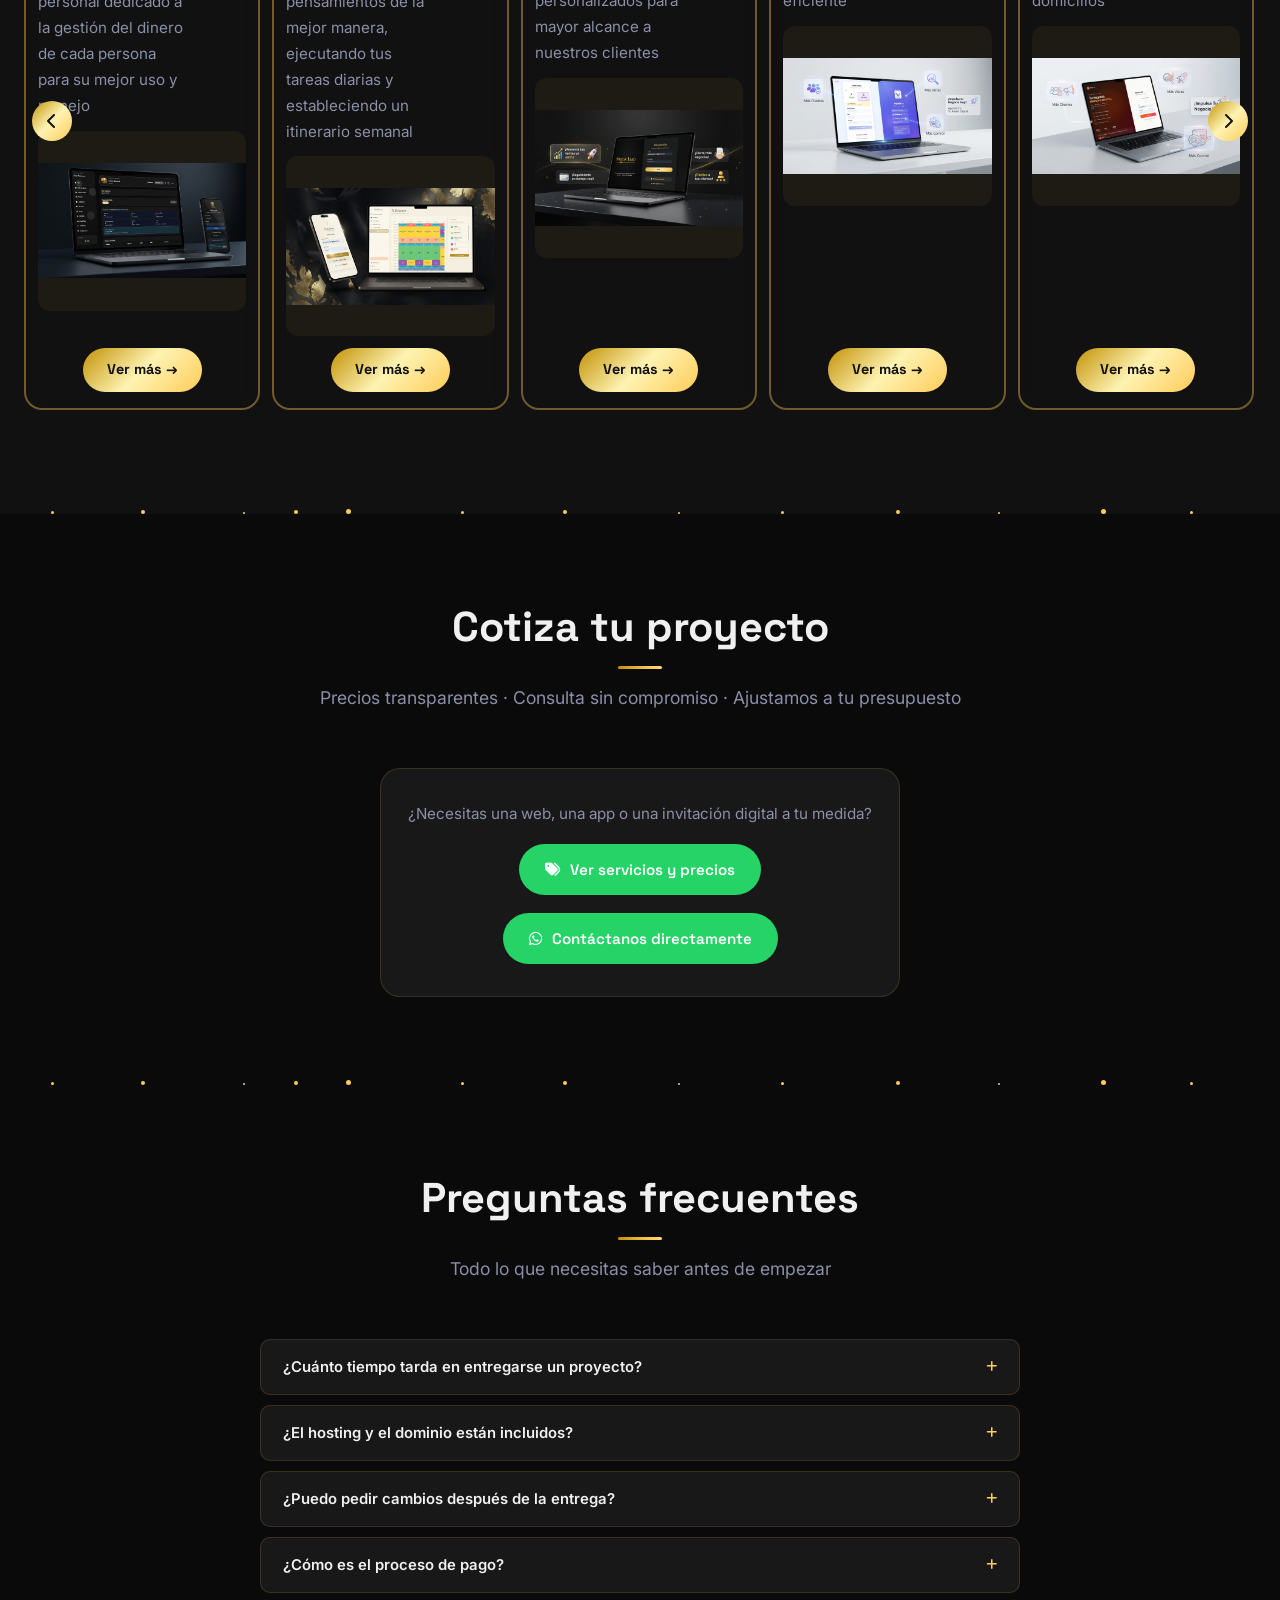
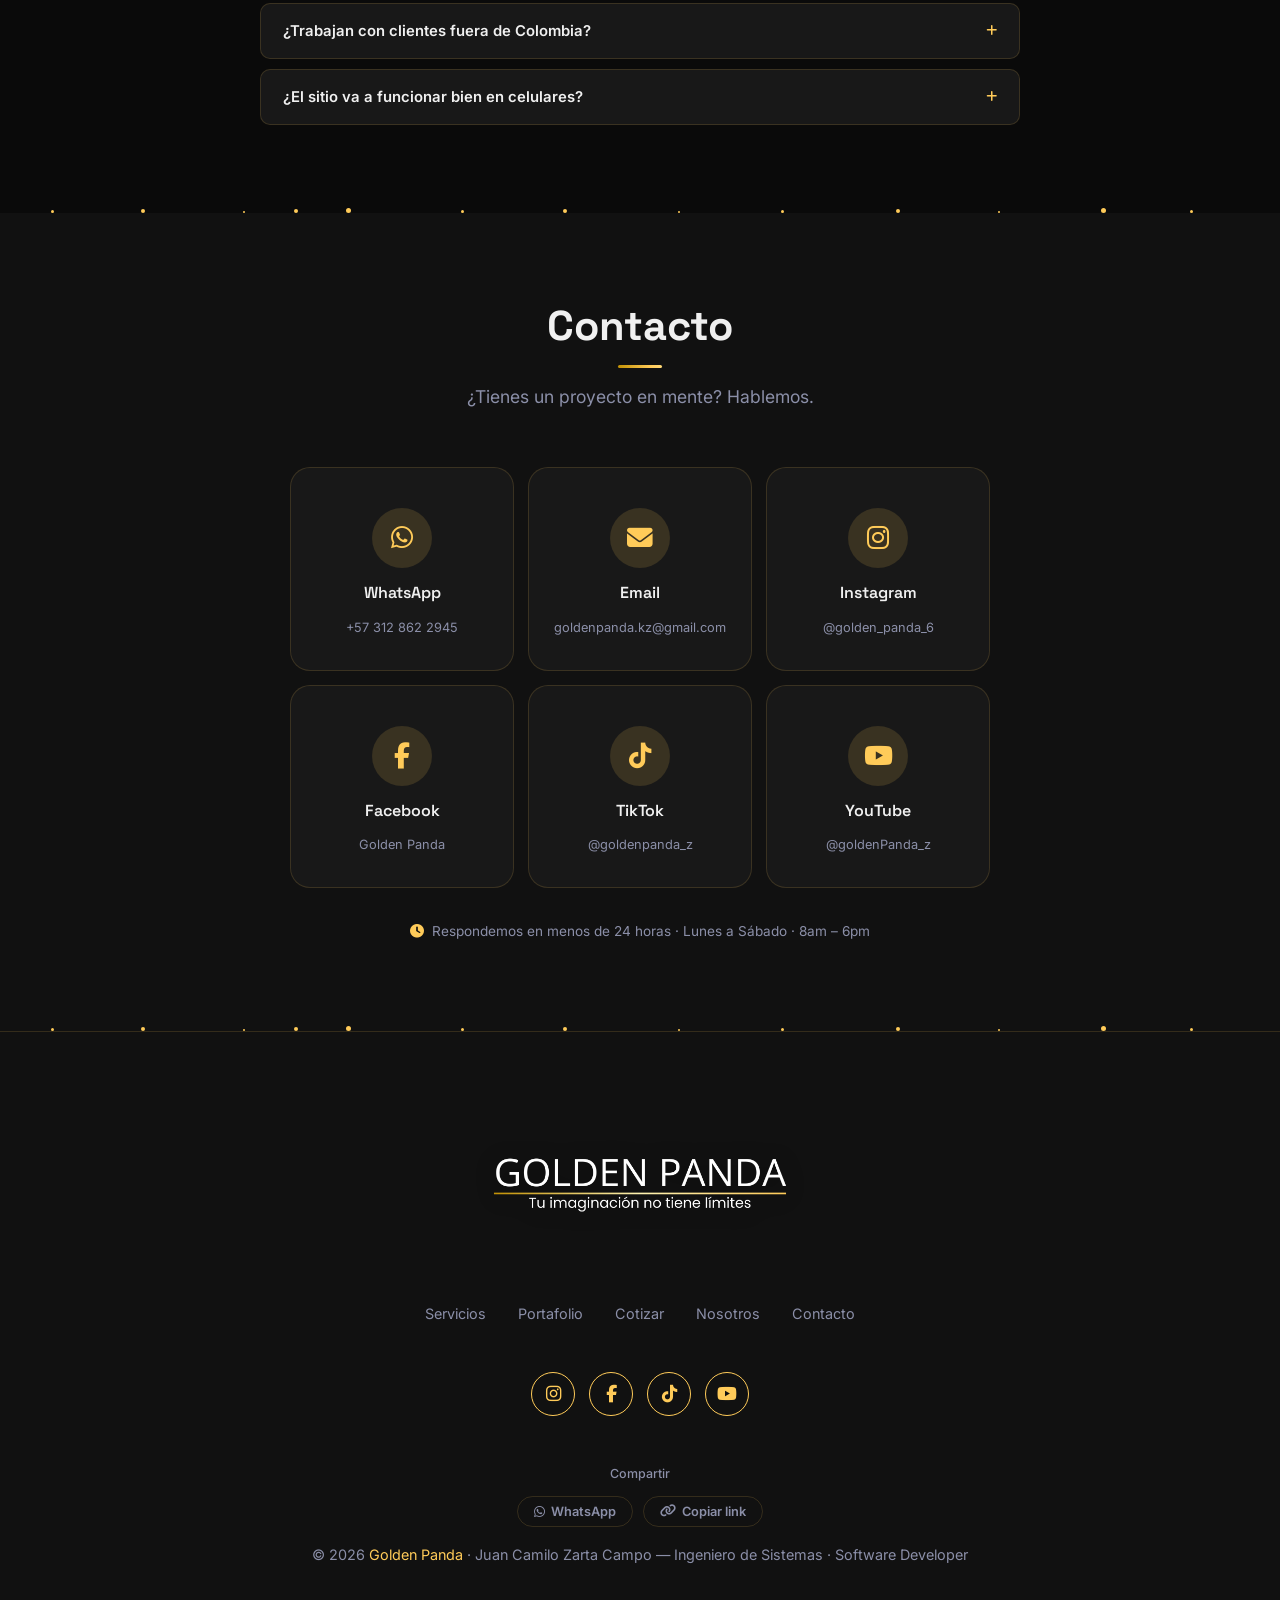
==== commit a6b8492c: "feat(landing): enlazar la página de servicios y retirar los precios viejos Se elimina el bloque come" ====
--- a/index.html
+++ b/index.html
@@ -61,9 +61,9 @@
     "@context": "https://schema.org",
     "@type": "FAQPage",
     "mainEntity": [
-      {"@type":"Question","name":"¿Cuánto tiempo tarda un proyecto?","acceptedAnswer":{"@type":"Answer","text":"Un landing básico: 7 días. Sitio estándar: 15 días. App web completa: entre 20 y 60 días."}},
-      {"@type":"Question","name":"¿El hosting y dominio están incluidos?","acceptedAnswer":{"@type":"Answer","text":"No están incluidos por defecto, pero asesoramos en la contratación. Hay opciones gratuitas como Netlify o Vercel."}},
-      {"@type":"Question","name":"¿Puedo pedir cambios después de la entrega?","acceptedAnswer":{"@type":"Answer","text":"Sí. Los planes Premium incluyen 1 mes de mantenimiento. Para los demás, ofrecemos actualizaciones a precios accesibles."}},
+      {"@type":"Question","name":"¿Cuánto tiempo tarda un proyecto?","acceptedAnswer":{"@type":"Answer","text":"Una landing: entre 24 horas y 5 días desde que se reciben textos y fotos. Invitación digital: entre 1 y 4 días. App web completa: entre 20 y 60 días."}},
+      {"@type":"Question","name":"¿El hosting y dominio están incluidos?","acceptedAnswer":{"@type":"Answer","text":"No están dentro del precio. Si el cliente compra un dominio o un hosting, ese pago va por fuera de lo que cobra Golden Panda, que ayuda a conectarlo."}},
+      {"@type":"Question","name":"¿Puedo pedir cambios después de la entrega?","acceptedAnswer":{"@type":"Answer","text":"Sí. Las landings Pro incluyen 1 mes de soporte y las Premium 3 meses. Después hay planes de mantenimiento mensual desde 59.500 COP."}},
       {"@type":"Question","name":"¿Trabajan con clientes fuera de Colombia?","acceptedAnswer":{"@type":"Answer","text":"Sí, trabajamos con clientes de toda Latinoamérica. Los precios en USD aplican para clientes internacionales."}}
     ]
   }
@@ -237,10 +237,10 @@
           <div class="card-back">
             <p class="card-back-title"><i class="fas fa-globe"></i> Páginas Web</p>
             <ul class="card-back-features">
-              <li><i class="fas fa-check"></i>Landing pages, corporativos y e-commerce</li>
+              <li><i class="fas fa-check"></i>Landings por rubro, webs a medida y tienda en línea</li>
               <li><i class="fas fa-check"></i>Optimizado para SEO y conversión</li>
               <li><i class="fas fa-check"></i>Diseño moderno y responsivo en todos los dispositivos</li>
-              <li><i class="fas fa-check"></i>1 mes de soporte post-entrega incluido</li>
+              <li><i class="fas fa-check"></i>Desde $247.500 COP</li>
             </ul>
             <a href="https://wa.me/573128622945?text=Hola%2C%20me%20interesa%20cotizar%20una%20P%C3%A1gina%20Web" target="_blank" class="service-wa"><i class="fab fa-whatsapp"></i> Consultar</a>
           </div>
@@ -261,7 +261,7 @@
               <li><i class="fas fa-check"></i>Diseño personalizado: bodas, XV años, cumpleaños, bautizos, comuniones, grados, baby showers y más</li>
               <li><i class="fas fa-check"></i>Cuenta regresiva animada + galería de fotos + música</li>
               <li><i class="fas fa-check"></i>Confirmación de asistencia (RSVP) automática</li>
-              <li><i class="fas fa-check"></i>Efectos personalizados y animaciones fluidas</li>
+              <li><i class="fas fa-check"></i>Desde $39.500 COP · mismo precio para todos los eventos</li>
             </ul>
             <a href="https://wa.me/573128622945?text=Hola%2C%20me%20interesa%20cotizar%20una%20Invitaci%C3%B3n%20Digital" target="_blank" class="service-wa"><i class="fab fa-whatsapp"></i> Consultar</a>
           </div>
@@ -281,14 +281,17 @@
             <ul class="card-back-features">
               <li><i class="fas fa-check"></i>Desarrollo personalizado según tus procesos</li>
               <li><i class="fas fa-check"></i>Seguridad y base de datos robusta</li>
-              <li><i class="fas fa-check"></i>Alojamiento + mantenimiento incluido</li>
-              <li><i class="fas fa-check"></i>Integración con tus sistemas existentes</li>
+              <li><i class="fas fa-check"></i>Apps listas por suscripción, como AgendaCo</li>
+              <li><i class="fas fa-check"></i>Apps a medida desde $699.000 COP</li>
             </ul>
             <a href="https://wa.me/573128622945?text=Hola%2C%20me%20interesa%20cotizar%20una%20Aplicaci%C3%B3n%20Web" target="_blank" class="service-wa"><i class="fab fa-whatsapp"></i> Consultar</a>
           </div>
         </div>
       </div>
 
+    </div>
+    <div class="pricing-other">
+      <a href="html/servicios.html" class="btn-other"><i class="fas fa-tags"></i> Ver todos los planes y precios</a>
     </div>
   </section>
 
@@ -437,242 +440,17 @@
     <div class="section-header">
       <h2 class="section-title">Cotiza tu proyecto</h2>
       <p class="section-sub">Precios transparentes · Consulta sin compromiso · Ajustamos a tu presupuesto</p>
-      <!-- SELECTOR DE MONEDA — OCULTO POR AHORA -->
-      <!--
-      <div class="currency-toggle">
-        <button class="currency-btn active" data-currency="cop">COP $</button>
-        <button class="currency-btn" data-currency="usd">USD $</button>
-      </div>
-      -->
-    </div>
-
-    <!-- PLANES DE PRECIOS — OCULTOS POR AHORA -->
-    <!--
-    <div class="pricing-tabs" id="pricing-tabs">
-      <button class="pricing-tab active" data-plans="plans-web">
-        <i class="fas fa-globe"></i><span>Páginas Web</span>
-      </button>
-      <button class="pricing-tab" data-plans="plans-quinces">
-        <i class="fas fa-heart"></i><span>Invitaciones 15</span>
-      </button>
-      <button class="pricing-tab" data-plans="plans-bodas">
-        <i class="fas fa-ring"></i><span>Invitaciones Boda</span>
-      </button>
-      <button class="pricing-tab" data-plans="plans-apps">
-        <i class="fas fa-laptop-code"></i><span>Apps Web</span>
-      </button>
-    </div>
-
-    <!-- Páginas Web -->
-    <div class="pricing-plans active" id="plans-web">
-      <div class="plan-card reveal">
-        <h4 class="plan-name">Básico</h4>
-        <div class="plan-price">
-          <span class="p-cop">$700.000<small>COP</small></span>
-          <span class="p-usd">$200<small>USD</small></span>
-        </div>
-        <ul class="plan-features">
-          <li><i class="fas fa-check"></i>Landing page · 1 a 3 secciones</li>
-          <li><i class="fas fa-check"></i>Diseño responsivo</li>
-          <li><i class="fas fa-check"></i>Formulario de contacto</li>
-          <li><i class="fas fa-check"></i>Entrega en 7 días</li>
-        </ul>
-        <a href="https://wa.me/573128622945?text=Hola%2C%20me%20interesa%20el%20plan%20B%C3%A1sico%20de%20P%C3%A1ginas%20Web" target="_blank" class="btn-plan">Quiero este plan</a>
-      </div>
-      <div class="plan-card featured reveal">
-        <span class="plan-badge">Más popular</span>
-        <h4 class="plan-name">Estándar</h4>
-        <div class="plan-price">
-          <span class="p-cop">$1.600.000<small>COP</small></span>
-          <span class="p-usd">$460<small>USD</small></span>
-        </div>
-        <ul class="plan-features">
-          <li><i class="fas fa-check"></i>Hasta 6 secciones</li>
-          <li><i class="fas fa-check"></i>Diseño responsivo</li>
-          <li><i class="fas fa-check"></i>SEO básico</li>
-          <li><i class="fas fa-check"></i>Formulario de contacto</li>
-          <li><i class="fas fa-check"></i>Animaciones básicas</li>
-          <li><i class="fas fa-check"></i>Entrega en 15 días</li>
-        </ul>
-        <a href="https://wa.me/573128622945?text=Hola%2C%20me%20interesa%20el%20plan%20Est%C3%A1ndar%20de%20P%C3%A1ginas%20Web" target="_blank" class="btn-plan">Quiero este plan</a>
-      </div>
-      <div class="plan-card reveal">
-        <h4 class="plan-name">Premium</h4>
-        <div class="plan-price">
-          <span class="p-cop">$3.200.000<small>COP</small></span>
-          <span class="p-usd">$915<small>USD</small></span>
-        </div>
-        <ul class="plan-features">
-          <li><i class="fas fa-check"></i>Secciones sin límite</li>
-          <li><i class="fas fa-check"></i>Blog o sección de noticias</li>
-          <li><i class="fas fa-check"></i>SEO avanzado</li>
-          <li><i class="fas fa-check"></i>Animaciones y efectos</li>
-          <li><i class="fas fa-check"></i>1 mes de mantenimiento</li>
-          <li><i class="fas fa-check"></i>Entrega en 25 días</li>
-        </ul>
-        <a href="https://wa.me/573128622945?text=Hola%2C%20me%20interesa%20el%20plan%20Premium%20de%20P%C3%A1ginas%20Web" target="_blank" class="btn-plan">Quiero este plan</a>
-      </div>
-    </div>
-
-    <!-- Invitaciones 15 -->
-    <div class="pricing-plans" id="plans-quinces">
-      <div class="plan-card reveal">
-        <h4 class="plan-name">Básico</h4>
-        <div class="plan-price">
-          <span class="p-cop">$100.000<small>COP</small></span>
-          <span class="p-usd">$29<small>USD</small></span>
-        </div>
-        <ul class="plan-features">
-          <li><i class="fas fa-check"></i>Diseño estándar</li>
-          <li><i class="fas fa-check"></i>Cuenta regresiva</li>
-          <li><i class="fas fa-check"></i>Galería de fotos básica</li>
-          <li><i class="fas fa-check"></i>Entrega en 3 días</li>
-        </ul>
-        <a href="https://wa.me/573128622945?text=Hola%2C%20me%20interesa%20el%20plan%20B%C3%A1sico%20de%20Invitaci%C3%B3n%20de%2015" target="_blank" class="btn-plan">Quiero este plan</a>
-      </div>
-      <div class="plan-card featured reveal">
-        <span class="plan-badge">Más popular</span>
-        <h4 class="plan-name">Estándar</h4>
-        <div class="plan-price">
-          <span class="p-cop">$180.000<small>COP</small></span>
-          <span class="p-usd">$52<small>USD</small></span>
-        </div>
-        <ul class="plan-features">
-          <li><i class="fas fa-check"></i>Diseño personalizado</li>
-          <li><i class="fas fa-check"></i>Cuenta regresiva</li>
-          <li><i class="fas fa-check"></i>Galería de fotos</li>
-          <li><i class="fas fa-check"></i>Música de fondo</li>
-          <li><i class="fas fa-check"></i>Entrega en 5 días</li>
-        </ul>
-        <a href="https://wa.me/573128622945?text=Hola%2C%20me%20interesa%20el%20plan%20Est%C3%A1ndar%20de%20Invitaci%C3%B3n%20de%2015" target="_blank" class="btn-plan">Quiero este plan</a>
-      </div>
-      <div class="plan-card reveal">
-        <h4 class="plan-name">Premium</h4>
-        <div class="plan-price">
-          <span class="p-cop">$280.000<small>COP</small></span>
-          <span class="p-usd">$80<small>USD</small></span>
-        </div>
-        <ul class="plan-features">
-          <li><i class="fas fa-check"></i>Diseño premium exclusivo</li>
-          <li><i class="fas fa-check"></i>Cuenta regresiva</li>
-          <li><i class="fas fa-check"></i>Galería con animaciones</li>
-          <li><i class="fas fa-check"></i>Música de fondo</li>
-          <li><i class="fas fa-check"></i>Mapa de ubicación</li>
-          <li><i class="fas fa-check"></i>Confirmación de asistencia (RSVP)</li>
-          <li><i class="fas fa-check"></i>Entrega en 7 días</li>
-        </ul>
-        <a href="https://wa.me/573128622945?text=Hola%2C%20me%20interesa%20el%20plan%20Premium%20de%20Invitaci%C3%B3n%20de%2015" target="_blank" class="btn-plan">Quiero este plan</a>
-      </div>
-    </div>
-
-    <!-- Invitaciones Boda -->
-    <div class="pricing-plans" id="plans-bodas">
-      <div class="plan-card reveal">
-        <h4 class="plan-name">Básico</h4>
-        <div class="plan-price">
-          <span class="p-cop">$130.000<small>COP</small></span>
-          <span class="p-usd">$37<small>USD</small></span>
-        </div>
-        <ul class="plan-features">
-          <li><i class="fas fa-check"></i>Diseño elegante</li>
-          <li><i class="fas fa-check"></i>Cuenta regresiva</li>
-          <li><i class="fas fa-check"></i>Información del evento</li>
-          <li><i class="fas fa-check"></i>Entrega en 3 días</li>
-        </ul>
-        <a href="https://wa.me/573128622945?text=Hola%2C%20me%20interesa%20el%20plan%20B%C3%A1sico%20de%20Invitaci%C3%B3n%20de%20Boda" target="_blank" class="btn-plan">Quiero este plan</a>
-      </div>
-      <div class="plan-card featured reveal">
-        <span class="plan-badge">Más popular</span>
-        <h4 class="plan-name">Estándar</h4>
-        <div class="plan-price">
-          <span class="p-cop">$220.000<small>COP</small></span>
-          <span class="p-usd">$63<small>USD</small></span>
-        </div>
-        <ul class="plan-features">
-          <li><i class="fas fa-check"></i>Diseño personalizado</li>
-          <li><i class="fas fa-check"></i>Cuenta regresiva</li>
-          <li><i class="fas fa-check"></i>Galería de fotos</li>
-          <li><i class="fas fa-check"></i>Mapa de ubicación</li>
-          <li><i class="fas fa-check"></i>Entrega en 5 días</li>
-        </ul>
-        <a href="https://wa.me/573128622945?text=Hola%2C%20me%20interesa%20el%20plan%20Est%C3%A1ndar%20de%20Invitaci%C3%B3n%20de%20Boda" target="_blank" class="btn-plan">Quiero este plan</a>
-      </div>
-      <div class="plan-card reveal">
-        <h4 class="plan-name">Premium</h4>
-        <div class="plan-price">
-          <span class="p-cop">$350.000<small>COP</small></span>
-          <span class="p-usd">$100<small>USD</small></span>
-        </div>
-        <ul class="plan-features">
-          <li><i class="fas fa-check"></i>Diseño premium exclusivo</li>
-          <li><i class="fas fa-check"></i>Cuenta regresiva</li>
-          <li><i class="fas fa-check"></i>Galería con animaciones</li>
-          <li><i class="fas fa-check"></i>Música de fondo</li>
-          <li><i class="fas fa-check"></i>Mapa de ubicación</li>
-          <li><i class="fas fa-check"></i>Confirmación de asistencia (RSVP)</li>
-          <li><i class="fas fa-check"></i>Entrega en 7 días</li>
-        </ul>
-        <a href="https://wa.me/573128622945?text=Hola%2C%20me%20interesa%20el%20plan%20Premium%20de%20Invitaci%C3%B3n%20de%20Boda" target="_blank" class="btn-plan">Quiero este plan</a>
-      </div>
-    </div>
-
-    <!-- Apps Web -->
-    <div class="pricing-plans" id="plans-apps">
-      <div class="plan-card reveal">
-        <h4 class="plan-name">Básico</h4>
-        <div class="plan-price">
-          <span class="p-cop">$2.200.000<small>COP</small></span>
-          <span class="p-usd">$630<small>USD</small></span>
-        </div>
-        <ul class="plan-features">
-          <li><i class="fas fa-check"></i>1 a 2 módulos</li>
-          <li><i class="fas fa-check"></i>CRUD básico</li>
-          <li><i class="fas fa-check"></i>Autenticación simple</li>
-          <li><i class="fas fa-check"></i>Entrega en 20 días</li>
-        </ul>
-        <a href="https://wa.me/573128622945?text=Hola%2C%20me%20interesa%20el%20plan%20B%C3%A1sico%20de%20Aplicaci%C3%B3n%20Web" target="_blank" class="btn-plan">Quiero este plan</a>
-      </div>
-      <div class="plan-card featured reveal">
-        <span class="plan-badge">Más popular</span>
-        <h4 class="plan-name">Estándar</h4>
-        <div class="plan-price">
-          <span class="p-cop">$4.800.000<small>COP</small></span>
-          <span class="p-usd">$1.375<small>USD</small></span>
-        </div>
-        <ul class="plan-features">
-          <li><i class="fas fa-check"></i>Múltiples módulos</li>
-          <li><i class="fas fa-check"></i>Autenticación de usuarios</li>
-          <li><i class="fas fa-check"></i>Dashboard básico</li>
-          <li><i class="fas fa-check"></i>Reportes simples</li>
-          <li><i class="fas fa-check"></i>Entrega en 40 días</li>
-        </ul>
-        <a href="https://wa.me/573128622945?text=Hola%2C%20me%20interesa%20el%20plan%20Est%C3%A1ndar%20de%20Aplicaci%C3%B3n%20Web" target="_blank" class="btn-plan">Quiero este plan</a>
-      </div>
-      <div class="plan-card reveal">
-        <h4 class="plan-name">Premium</h4>
-        <div class="plan-price">
-          <span class="p-cop">$9.000.000<small>COP</small></span>
-          <span class="p-usd">$2.575<small>USD</small></span>
-        </div>
-        <ul class="plan-features">
-          <li><i class="fas fa-check"></i>App empresarial completa</li>
-          <li><i class="fas fa-check"></i>Roles y permisos</li>
-          <li><i class="fas fa-check"></i>Dashboard avanzado</li>
-          <li><i class="fas fa-check"></i>Reportes y exportación</li>
-          <li><i class="fas fa-check"></i>Integración con APIs</li>
-          <li><i class="fas fa-check"></i>1 mes de mantenimiento</li>
-          <li><i class="fas fa-check"></i>Entrega en 60 días</li>
-        </ul>
-        <a href="https://wa.me/573128622945?text=Hola%2C%20me%20interesa%20el%20plan%20Premium%20de%20Aplicaci%C3%B3n%20Web" target="_blank" class="btn-plan">Quiero este plan</a>
-      </div>
-    </div>
-    -->
+    </div>
+
 
     <!-- Otros servicios -->
     <div class="pricing-other">
       <div class="pricing-other-inner">
         <p>¿Necesitas una web, una app o una invitación digital a tu medida?</p>
-        <a href="https://wa.me/573128622945?text=Hola%2C%20me%20interesa%20cotizar%20un%20servicio" target="_blank" class="btn-other">
+        <a href="html/servicios.html" class="btn-other">
+          <i class="fas fa-tags"></i> Ver servicios y precios
+        </a>
+        <a href="https://wa.me/573128622945?text=Hola%2C%20me%20interesa%20cotizar%20un%20servicio" target="_blank" rel="noopener" class="btn-other">
           <i class="fab fa-whatsapp"></i> Contáctanos directamente
         </a>
       </div>
@@ -693,7 +471,7 @@
           <i class="fas fa-plus faq-icon"></i>
         </button>
         <div class="faq-answer">
-          <p>Depende del tipo. Un landing básico: 7 días. Un sitio estándar: 15 días. Una app web completa: entre 20 y 60 días. Los tiempos exactos están detallados en cada plan de cotización.</p>
+          <p>Depende del tipo. Una landing: entre 24 horas y 5 días desde que nos envías los textos y las fotos. Una invitación digital: entre 1 y 4 días. Una app web completa: entre 20 y 60 días. Los tiempos de cada plan están en la página de servicios.</p>
         </div>
       </div>
       <div class="faq-item">
@@ -702,7 +480,7 @@
           <i class="fas fa-plus faq-icon"></i>
         </button>
         <div class="faq-answer">
-          <p>No están incluidos por defecto, pero te asesoramos para contratarlos. Hay opciones gratuitas (Netlify, Vercel) y de pago según tu necesidad. También podemos gestionarlo por ti si quieres.</p>
+          <p>No están dentro del precio. Si compras un dominio o un hosting, ese pago va por fuera de lo que cobramos. Te ayudamos a conectarlo a tu web.</p>
         </div>
       </div>
       <div class="faq-item">
@@ -711,7 +489,7 @@
           <i class="fas fa-plus faq-icon"></i>
         </button>
         <div class="faq-answer">
-          <p>Sí. Los planes Premium incluyen 1 mes de mantenimiento. Para los demás, ofrecemos actualizaciones y mejoras a precios muy accesibles. Nunca te dejamos sin soporte.</p>
+          <p>Sí. Las landings Pro incluyen 1 mes de soporte y las Premium 3 meses. Después puedes contratar un plan de mantenimiento mensual desde $59.500 COP, o pedir cambios puntuales. Nunca te dejamos sin soporte.</p>
         </div>
       </div>
       <div class="faq-item">
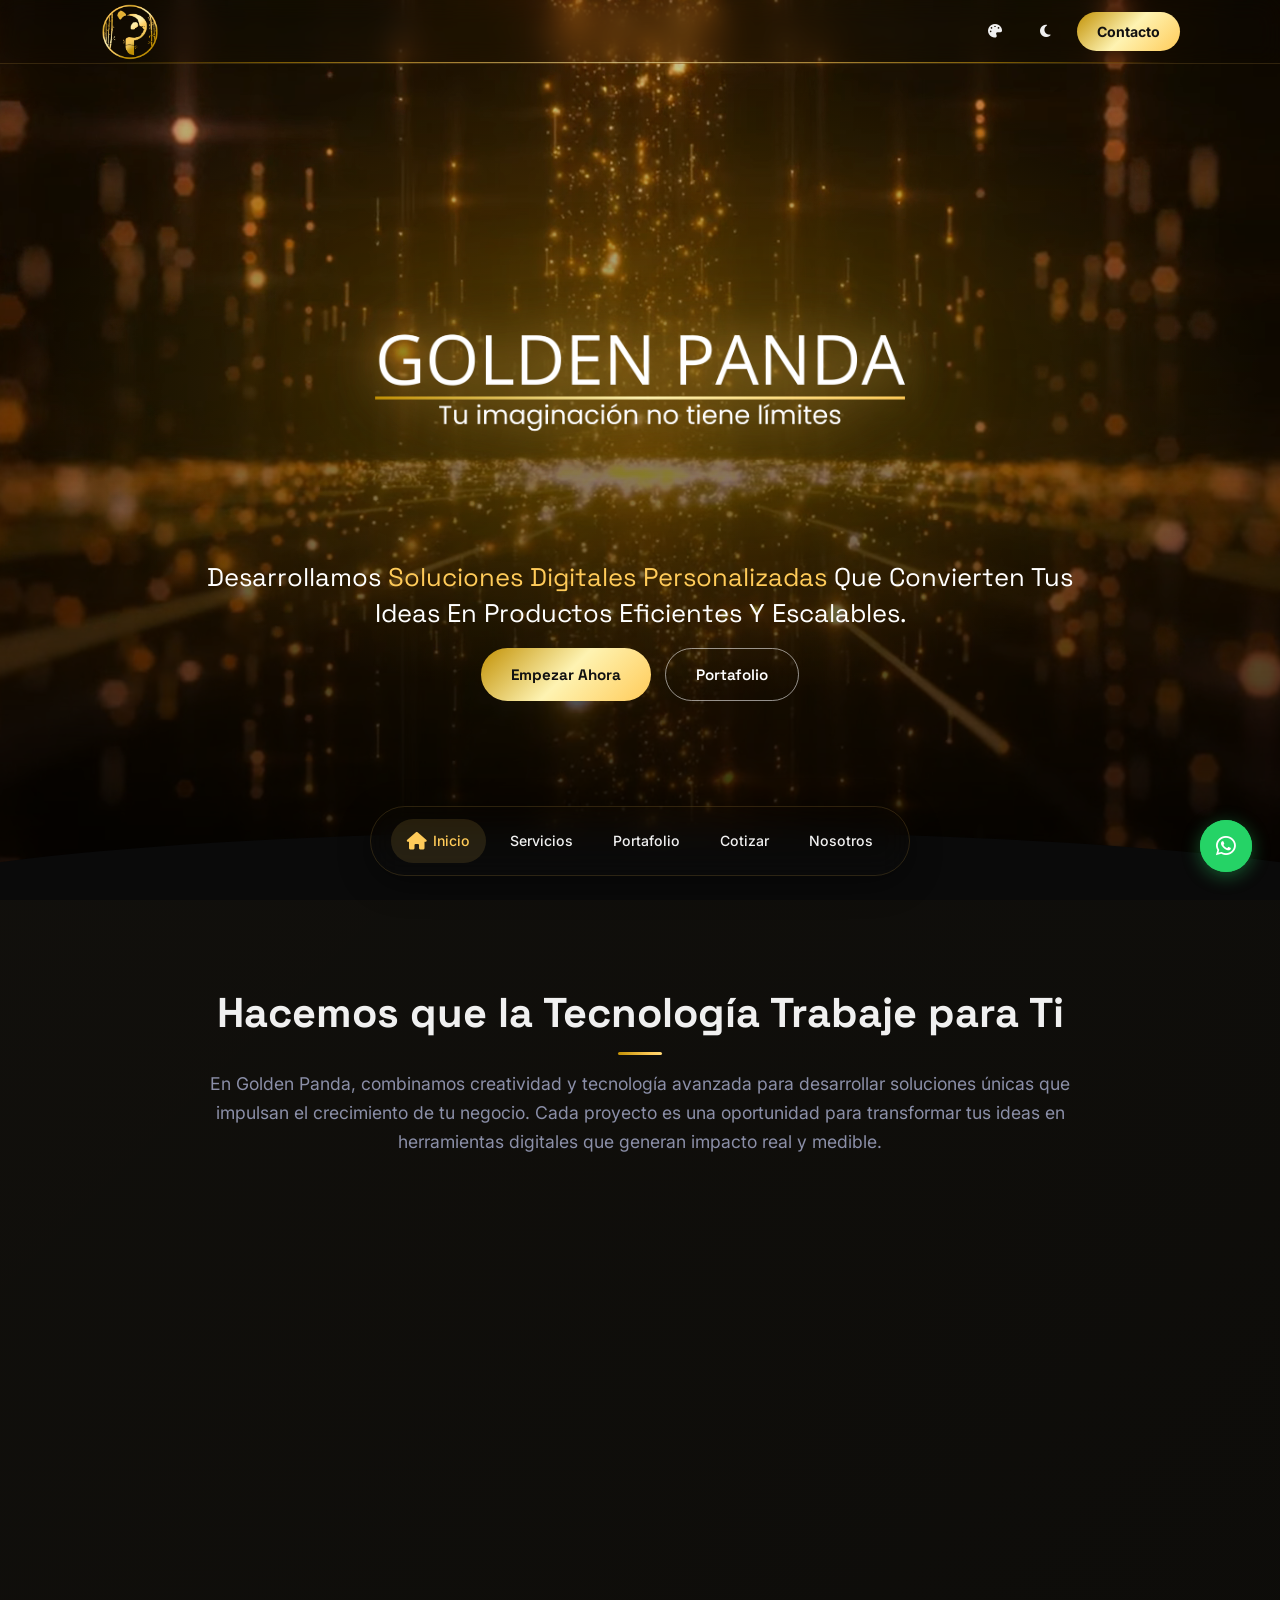
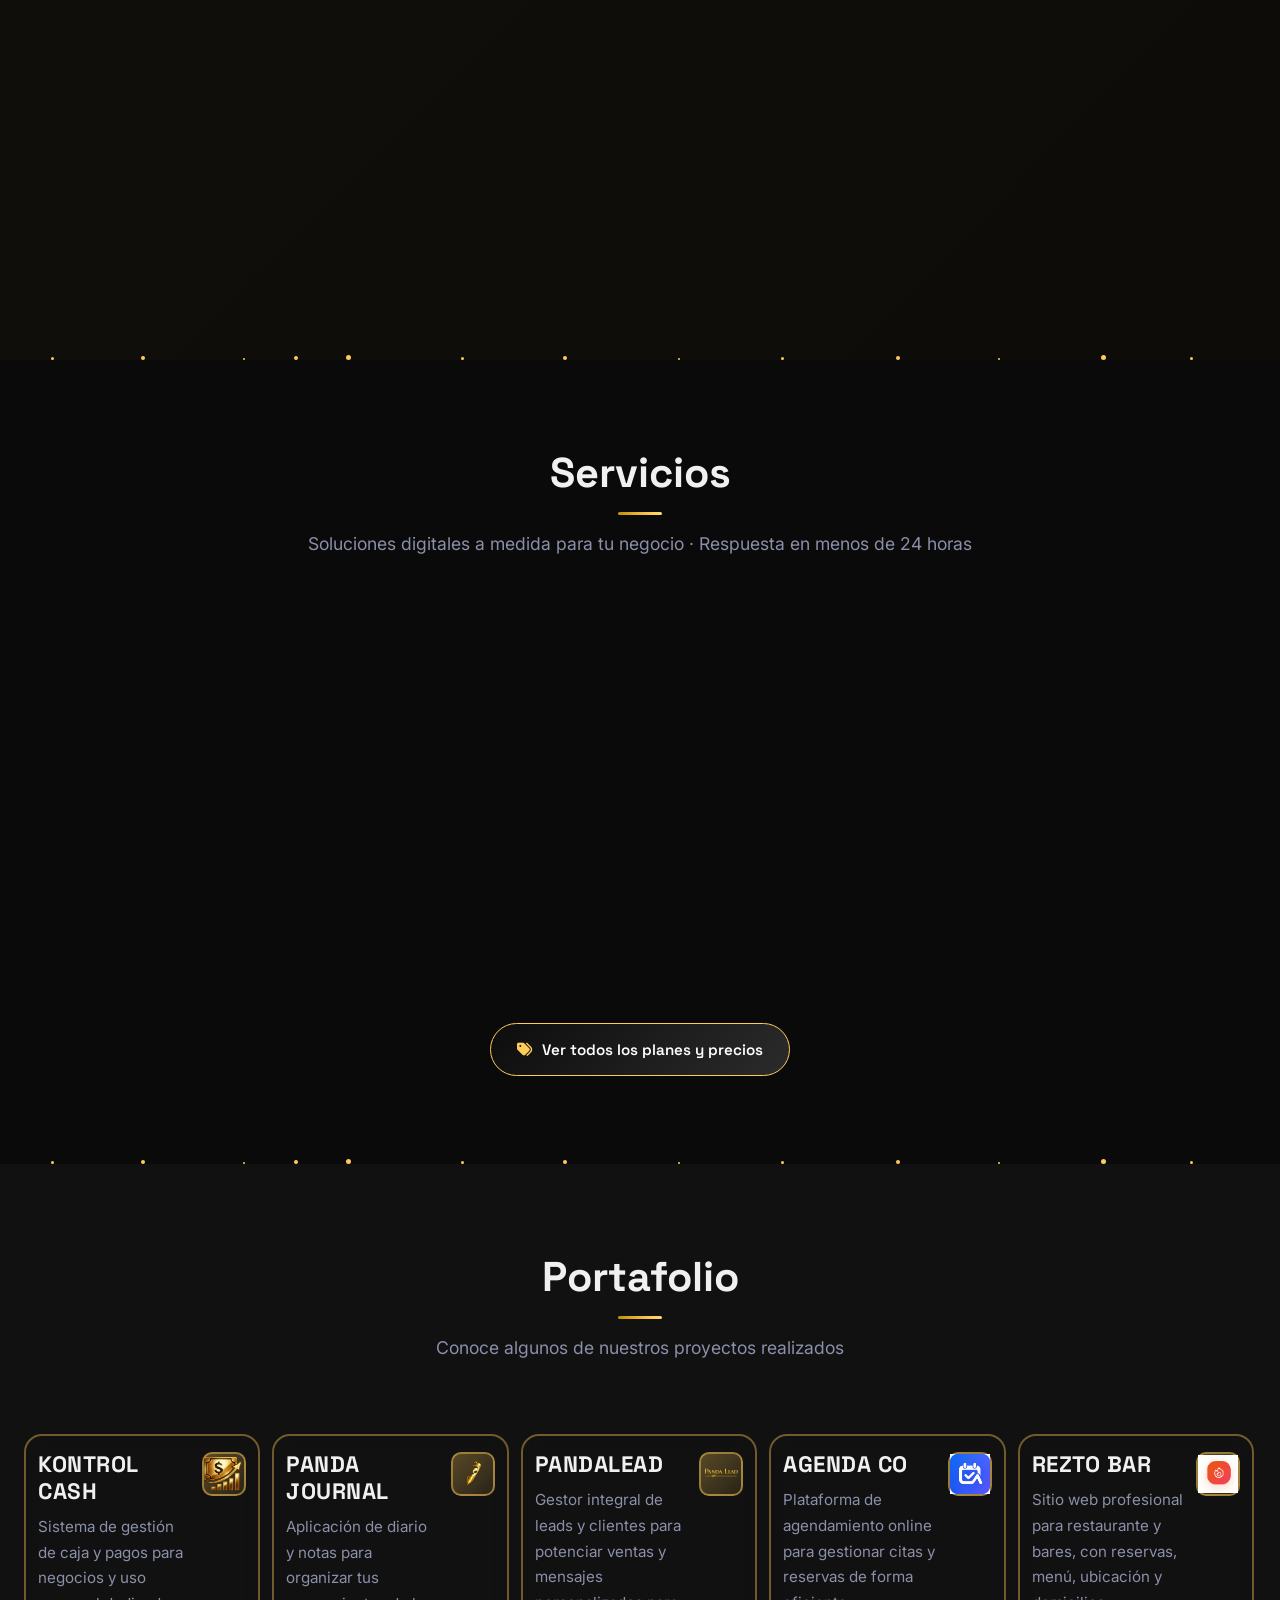
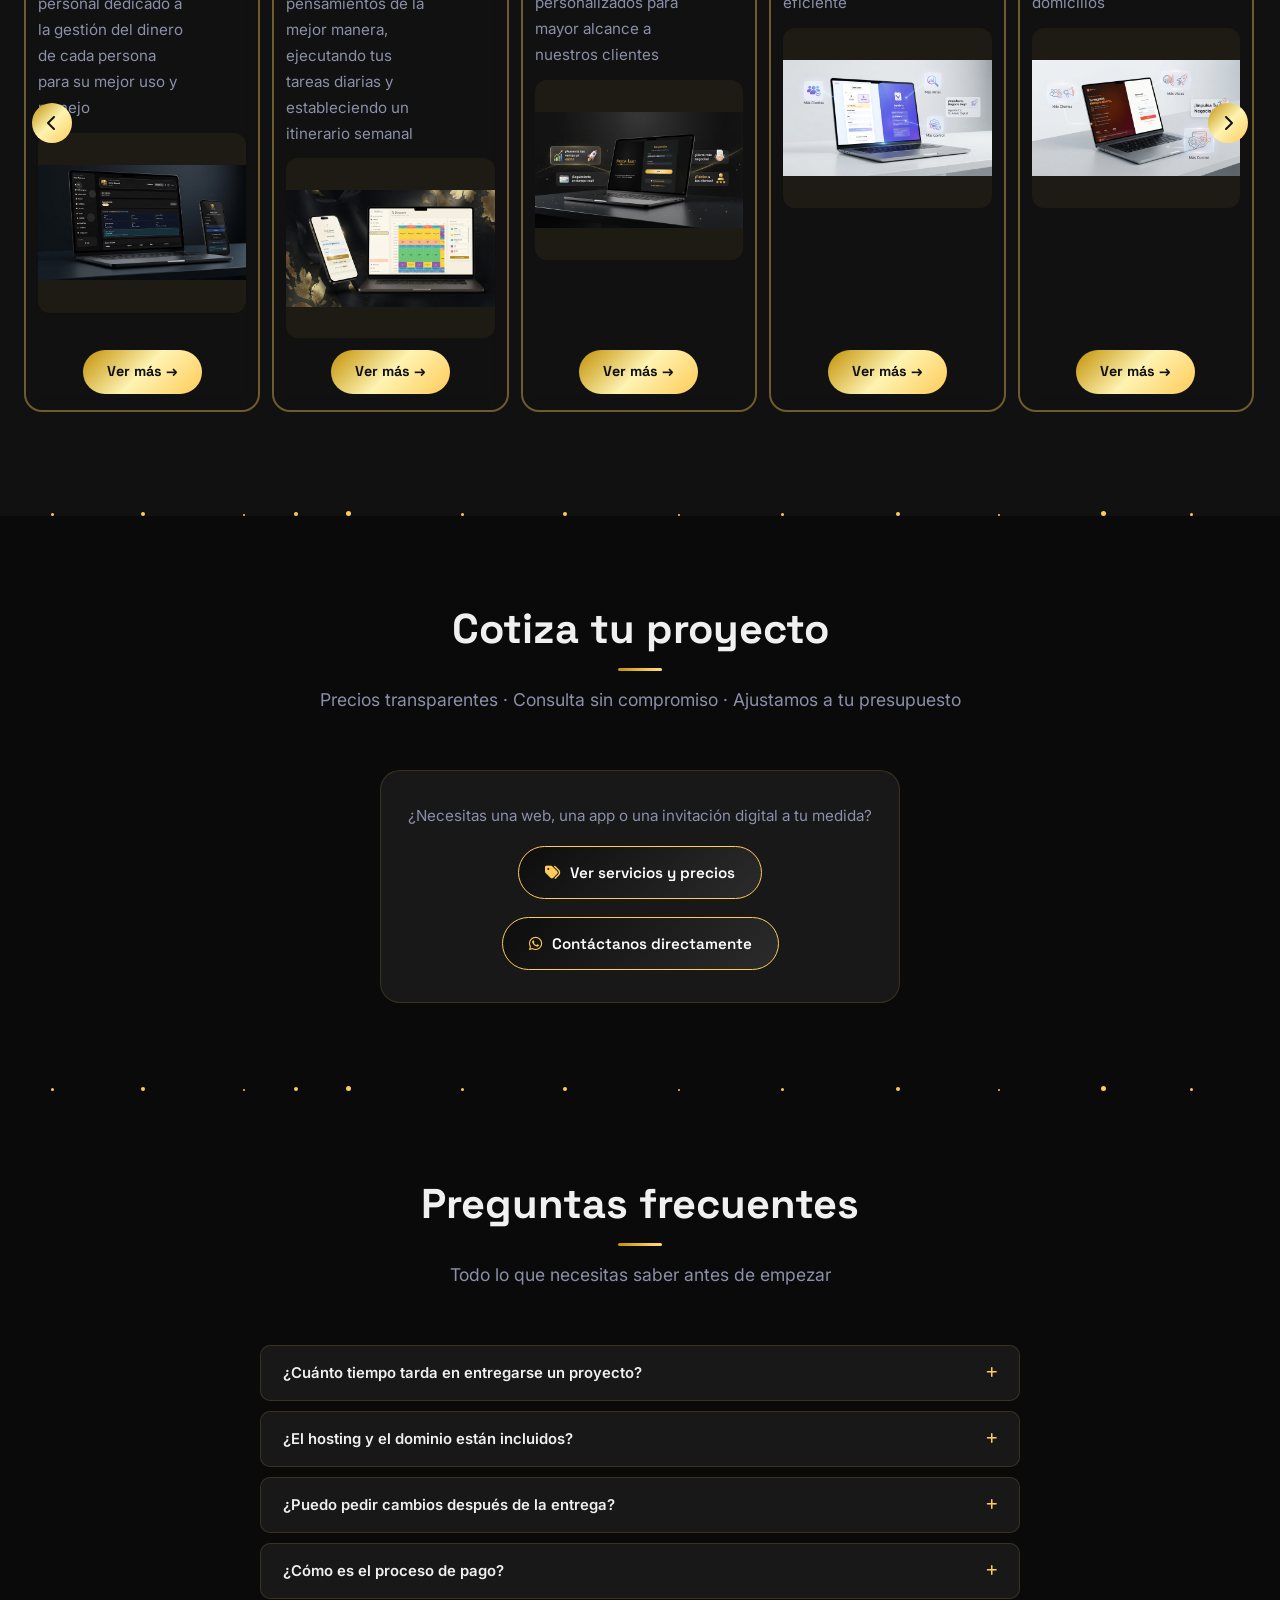
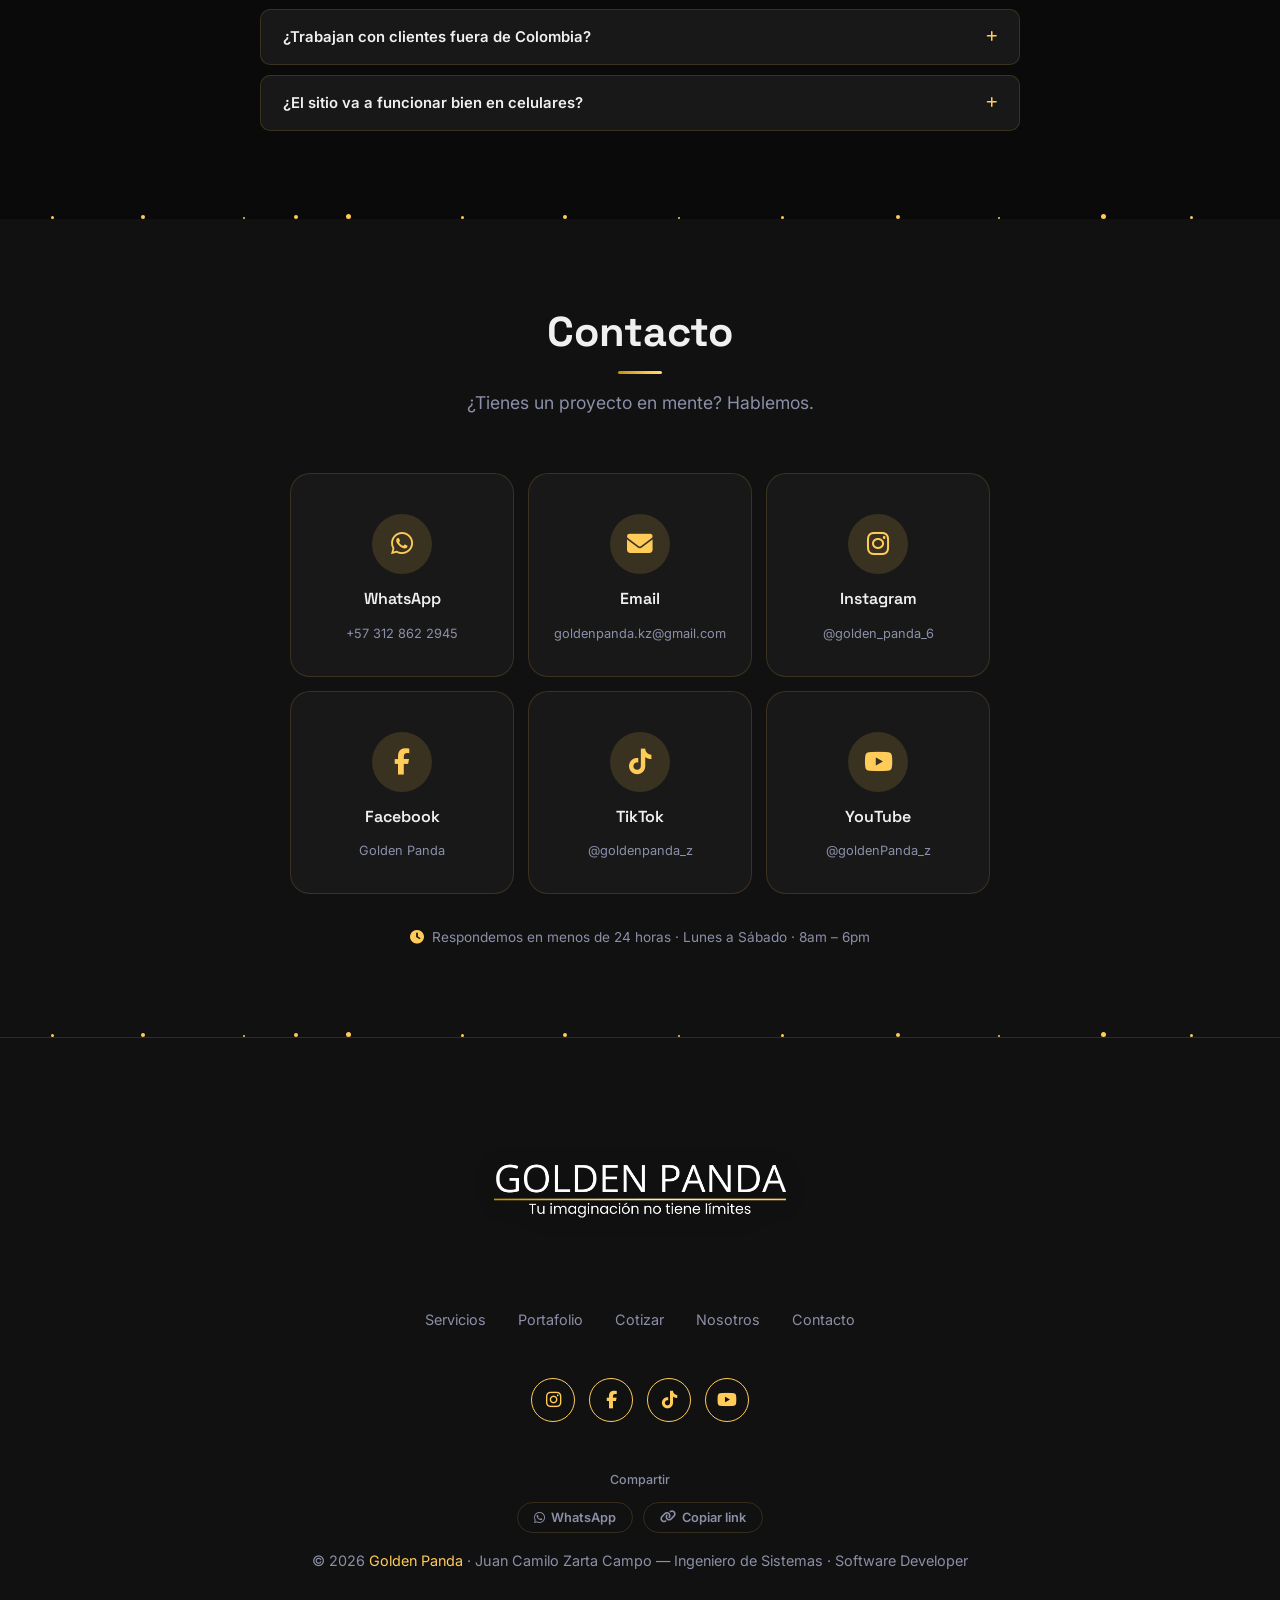
==== commit 8bcec83c: "Update Precios" ====
--- a/index.html
+++ b/index.html
@@ -498,7 +498,7 @@
           <i class="fas fa-plus faq-icon"></i>
         </button>
         <div class="faq-answer">
-          <p>Trabajamos con 50% al inicio del proyecto y 50% al finalizar. Aceptamos transferencia bancaria, Nequi y otros medios de pago digitales.</p>
+          <p>Trabajamos con 50% al inicio del proyecto y 50% al finalizar. Aceptamos transferencia Bancolombia, Nequi y Daviplata.</p>
         </div>
       </div>
       <div class="faq-item">
--- a/css/sections.css
+++ b/css/sections.css
@@ -1141,19 +1141,39 @@
   gap: 10px;
   padding: clamp(10px, 2vw, 13px) clamp(20px, 3vw, 26px);
   border-radius: 999px;
-  background: var(--wa);
+  background: linear-gradient(135deg, #0d0d0d, #2b2b2b);
   color: #fff;
+  border: 1.5px solid var(--gold);
   font-family: 'Space Grotesk', sans-serif;
   font-weight: 600;
   font-size: clamp(0.85rem, 1.8vw, 0.95rem);
-  transition: background var(--transition), transform var(--transition);
+  transition: background var(--transition), color var(--transition),
+              border-color var(--transition), box-shadow var(--transition),
+              transform var(--transition);
   min-height: 44px;
   white-space: nowrap;
 }
 
+.btn-other i {
+  color: var(--gold);
+  transition: color var(--transition);
+}
+
 .btn-other:hover {
-  background: var(--wa-hover);
+  background: linear-gradient(135deg, #1a1a1a, #3a3a3a);
+  color: var(--gold-light);
+  border-color: var(--gold-light);
+  box-shadow: 0 0 0 3px rgba(var(--gold-rgb), 0.22), 0 8px 24px rgba(var(--gold-rgb), 0.18);
   transform: translateY(-2px);
+}
+
+.btn-other:hover i {
+  color: var(--gold-light);
+}
+
+.btn-other:focus-visible {
+  outline: 2px solid var(--gold-light);
+  outline-offset: 3px;
 }
 
 /* Responsive Pricing */
